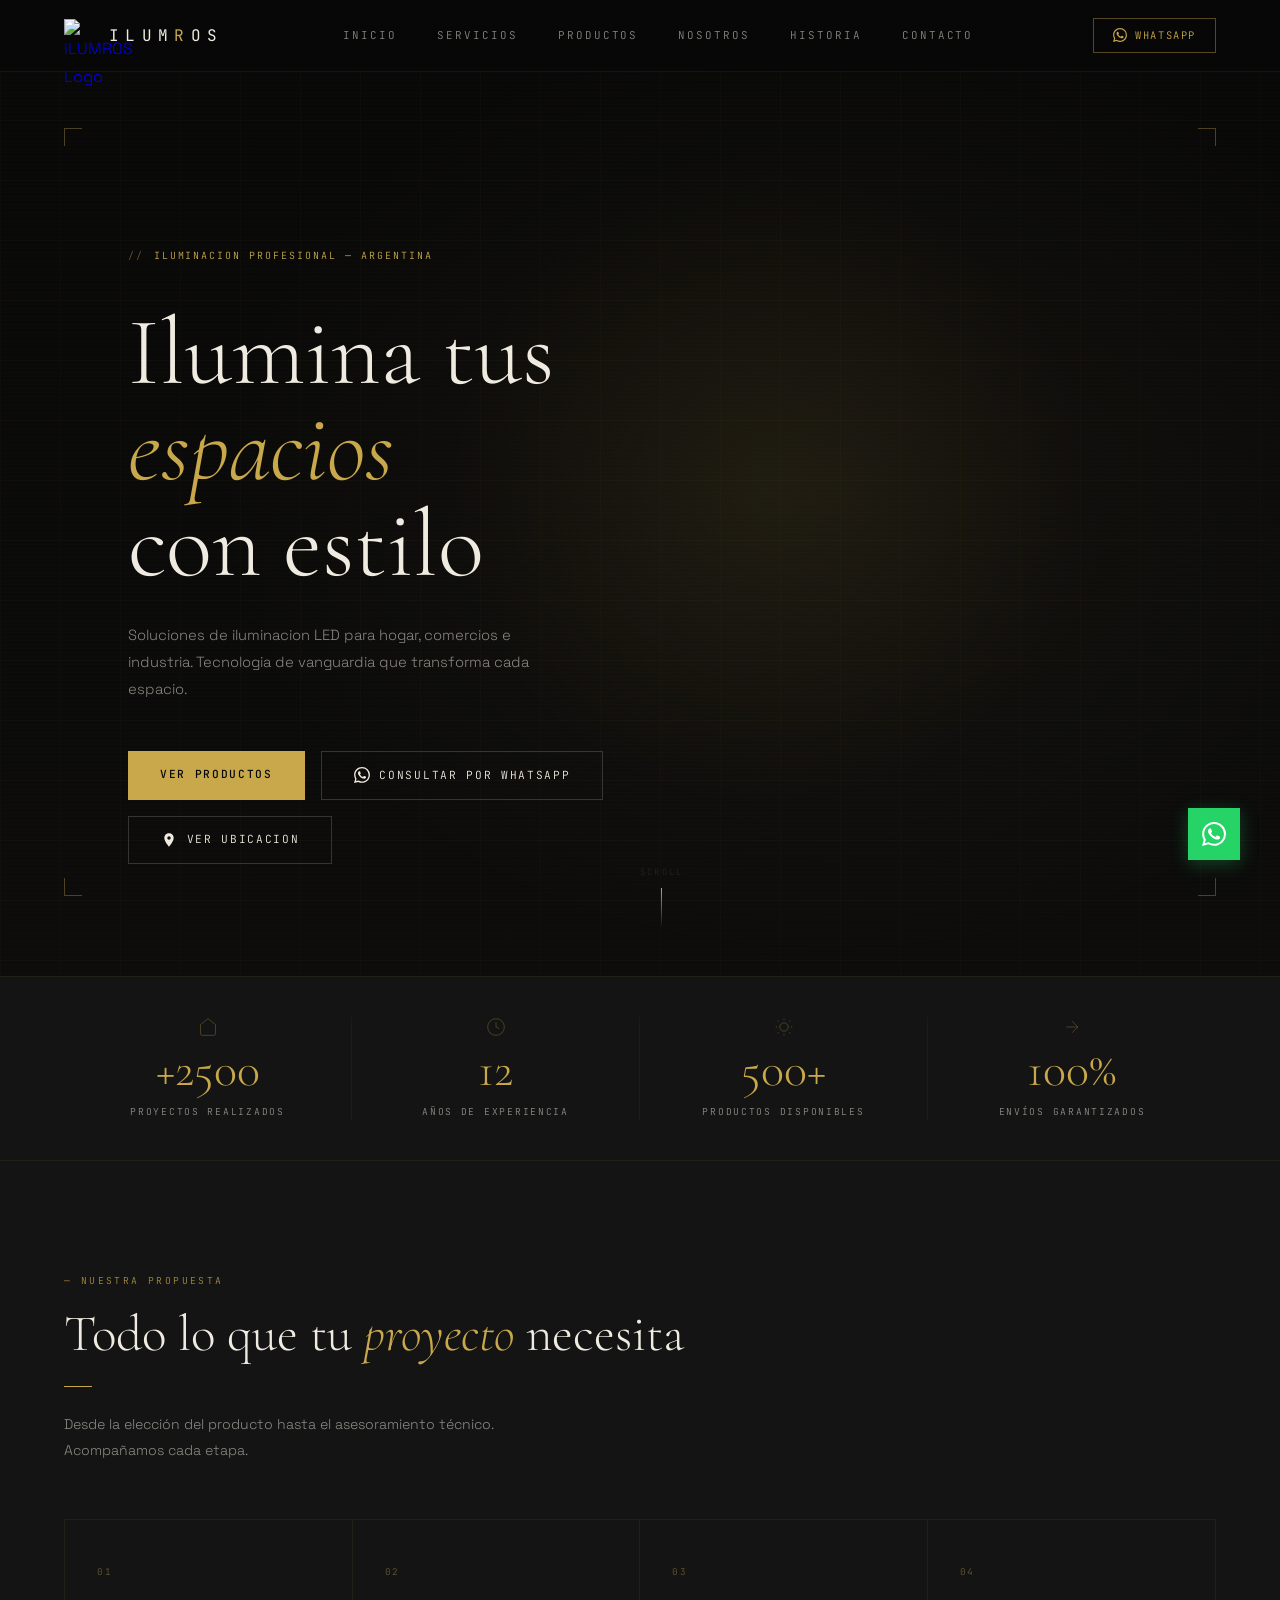
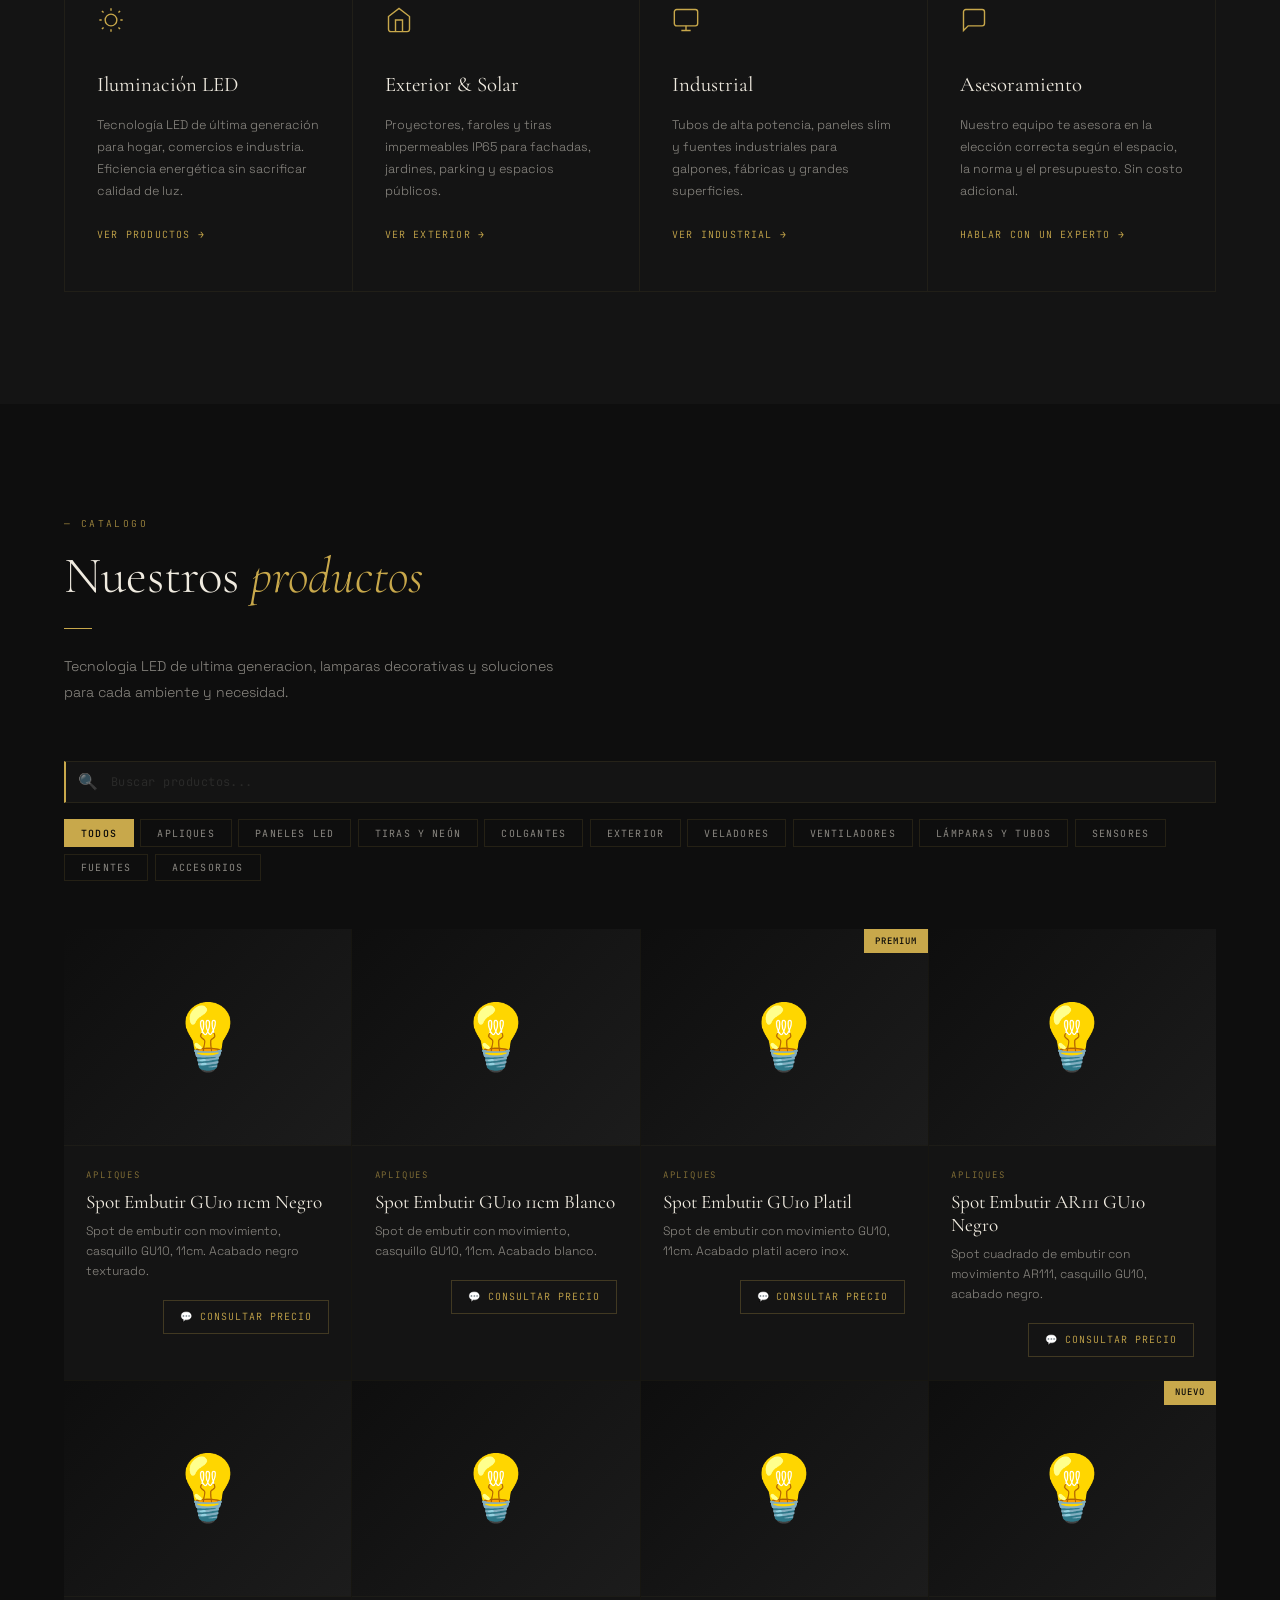
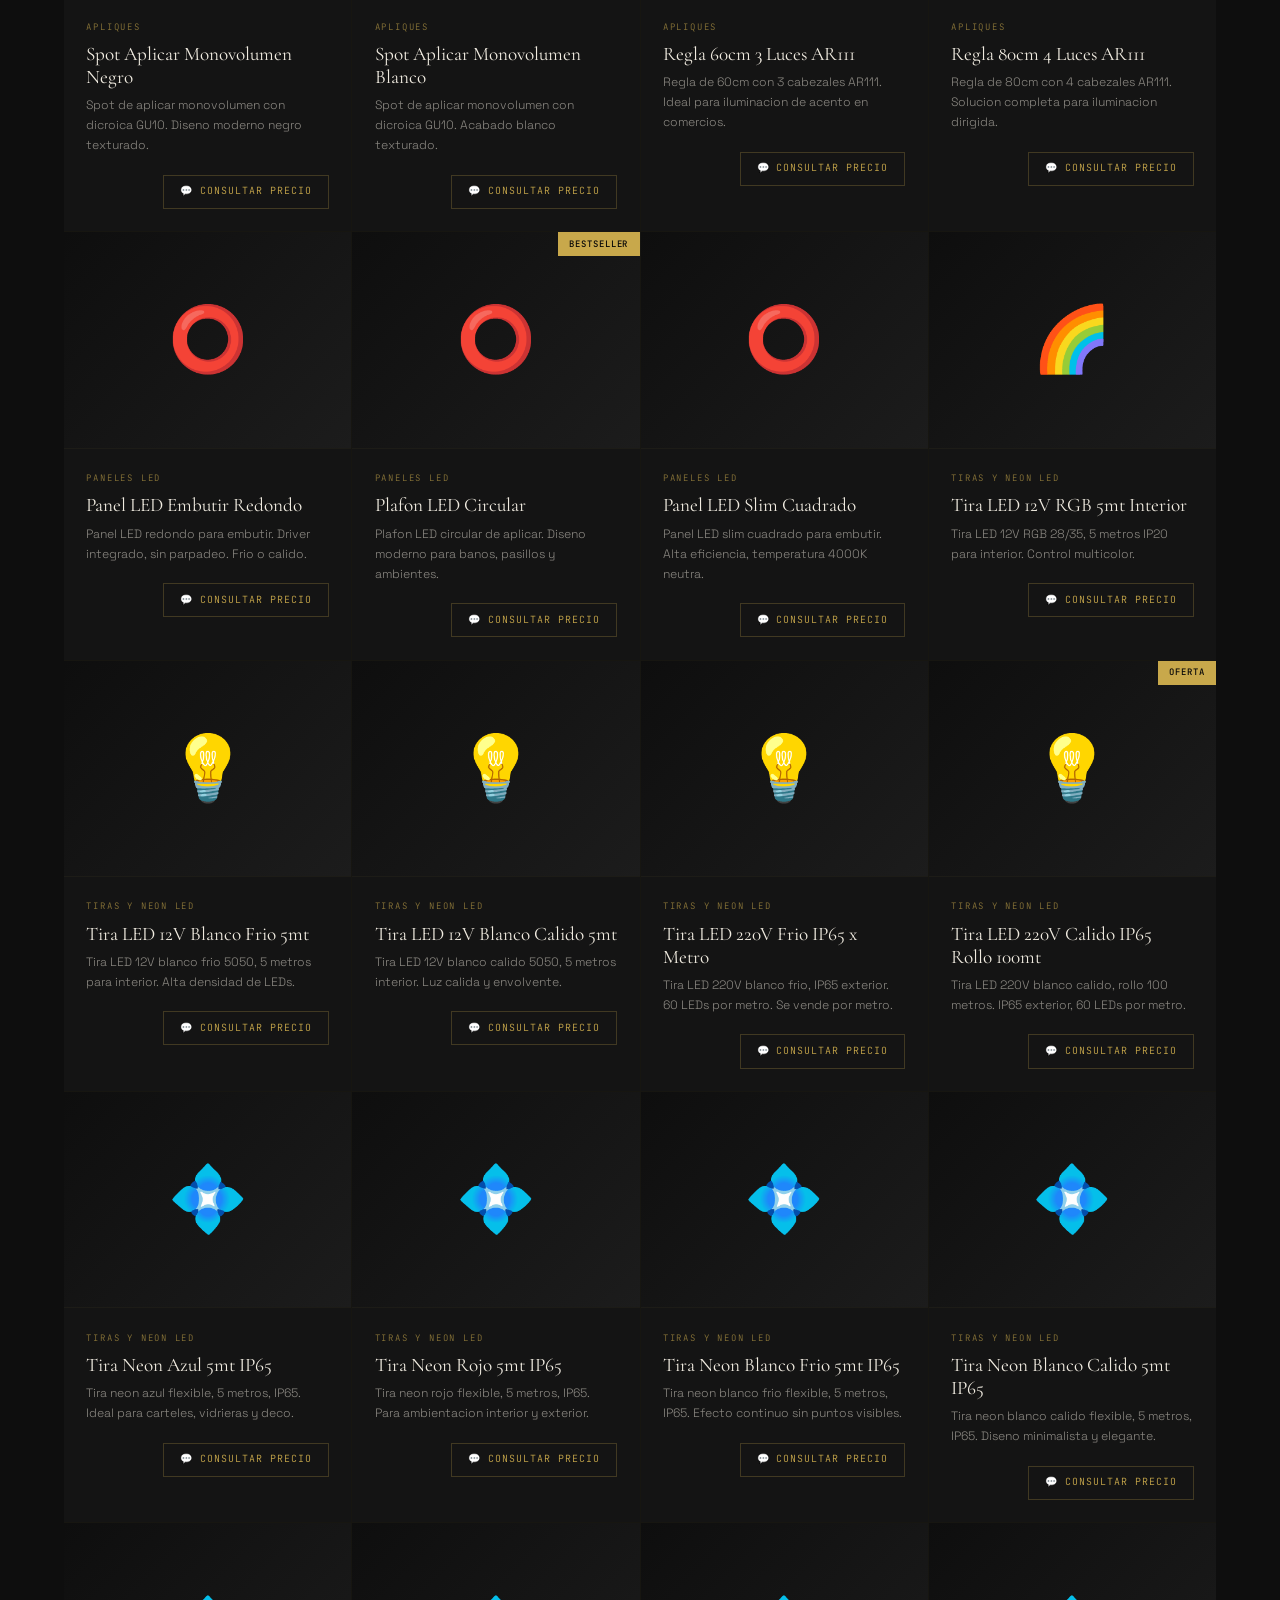
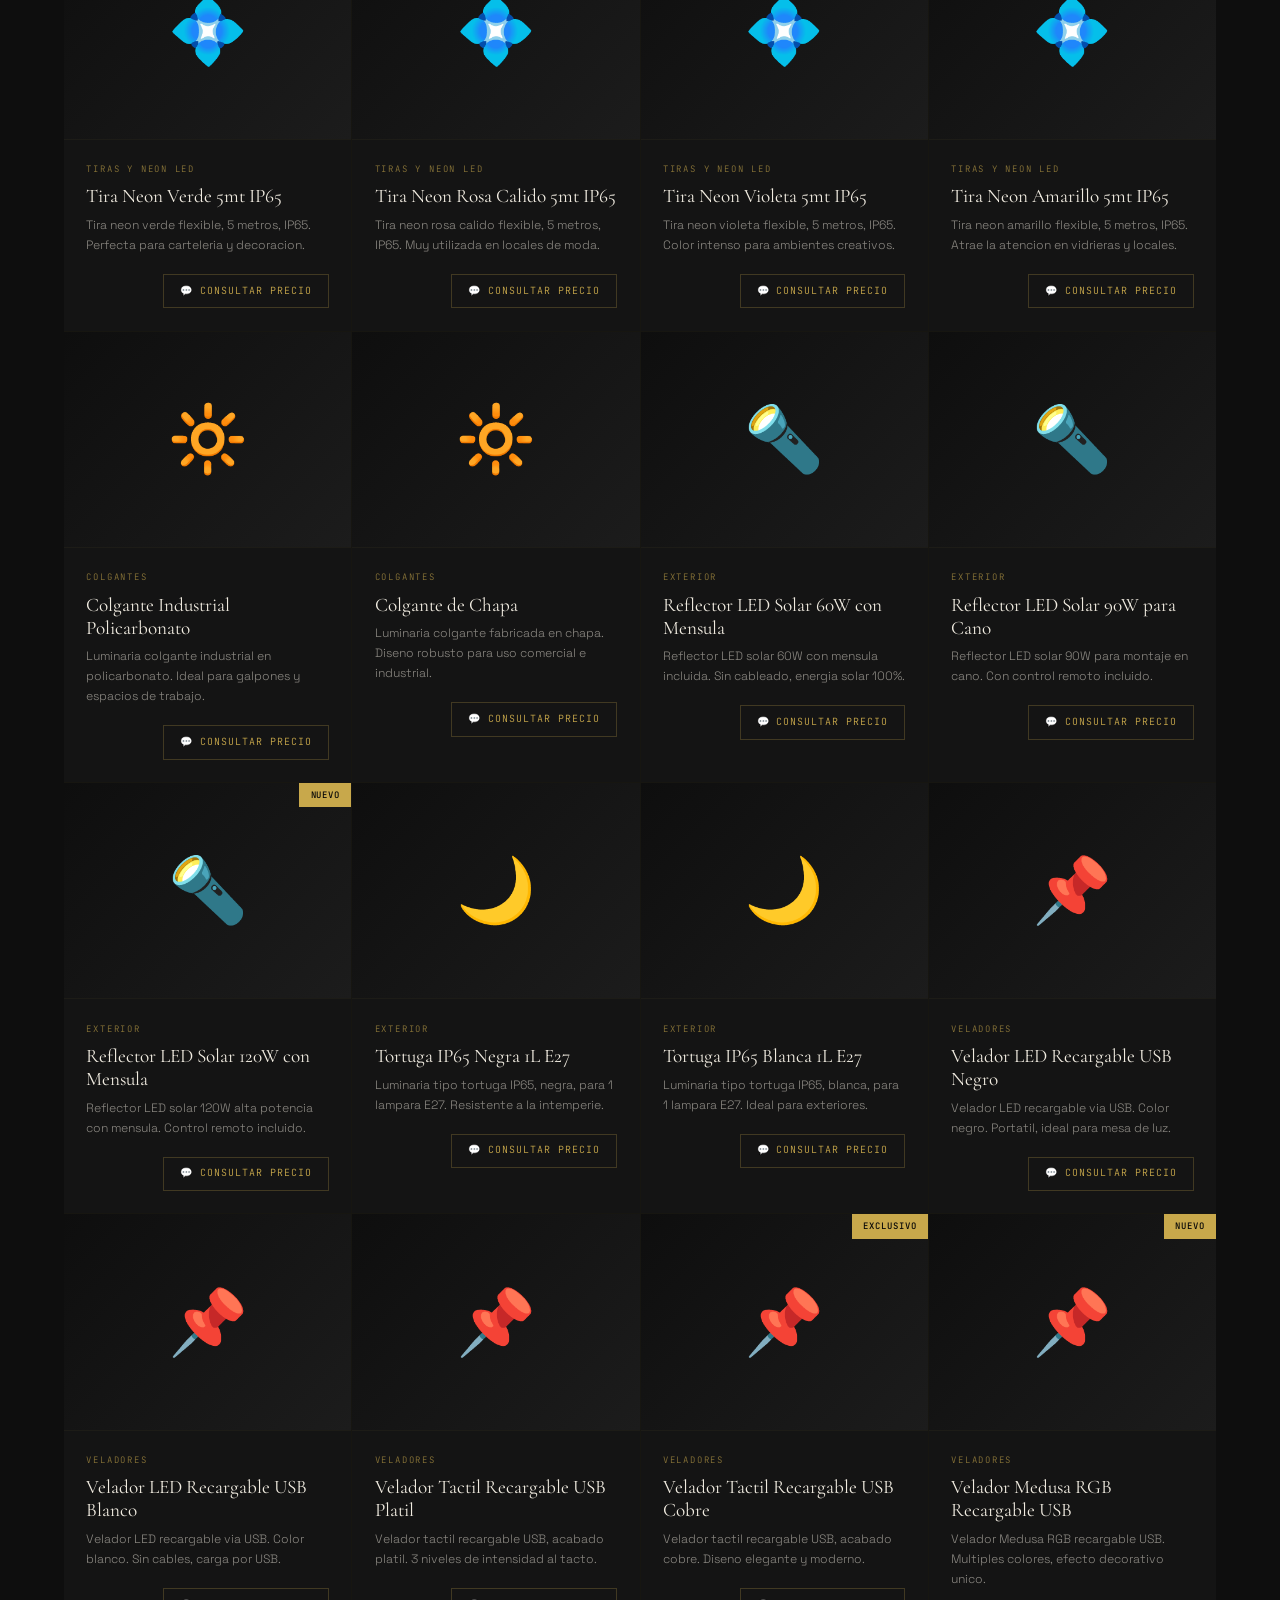
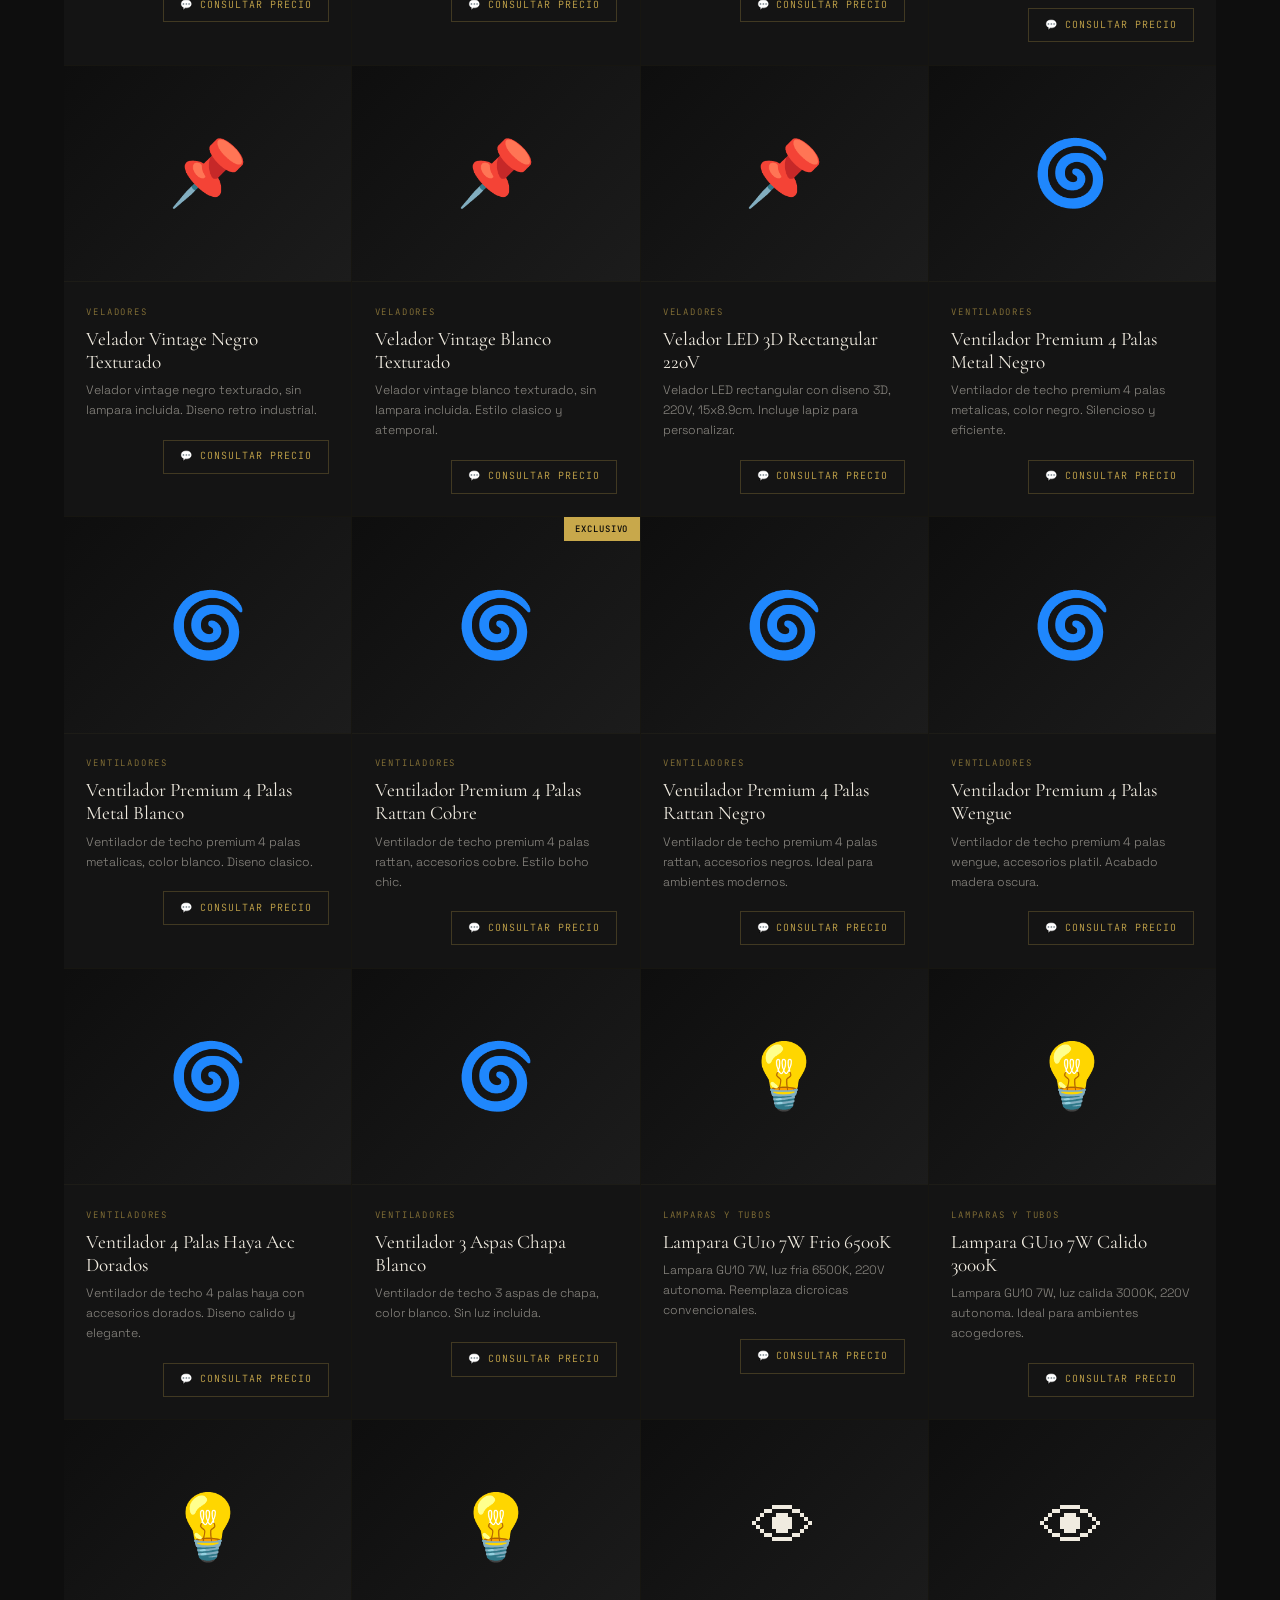
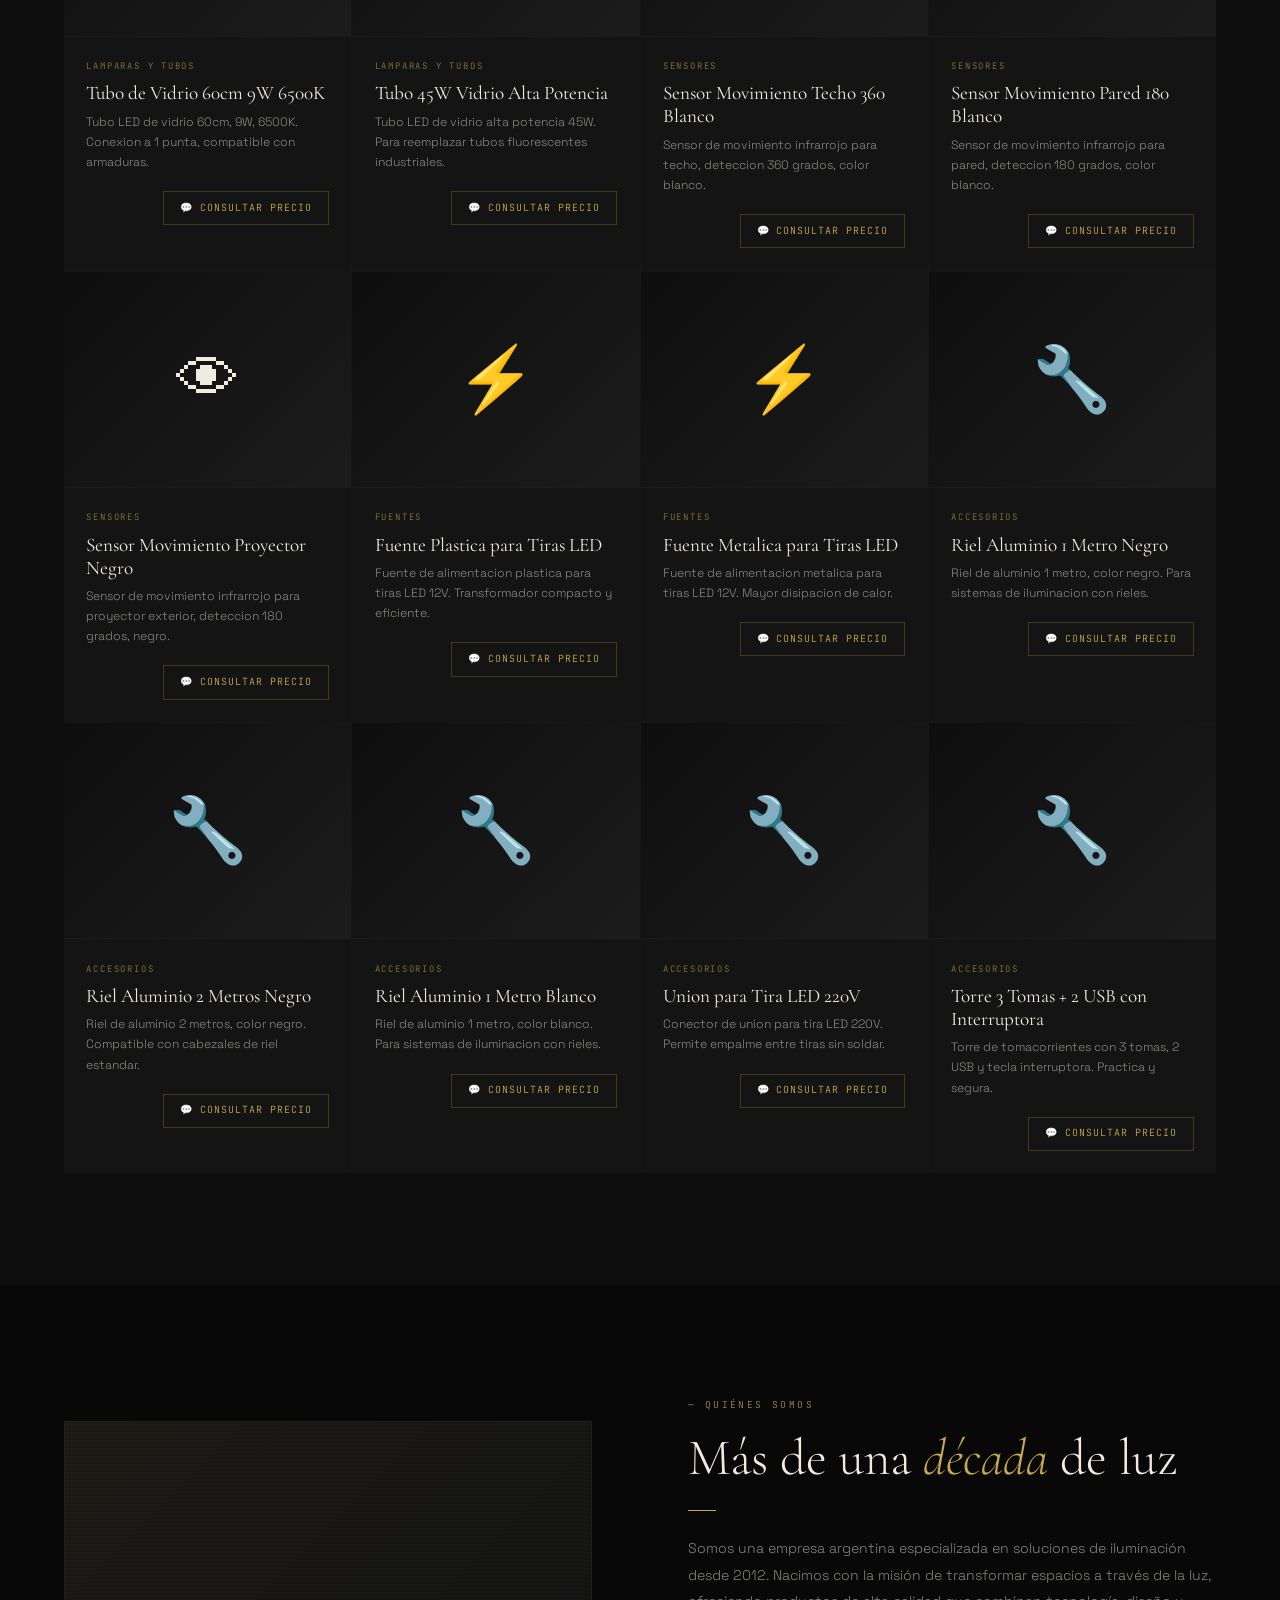
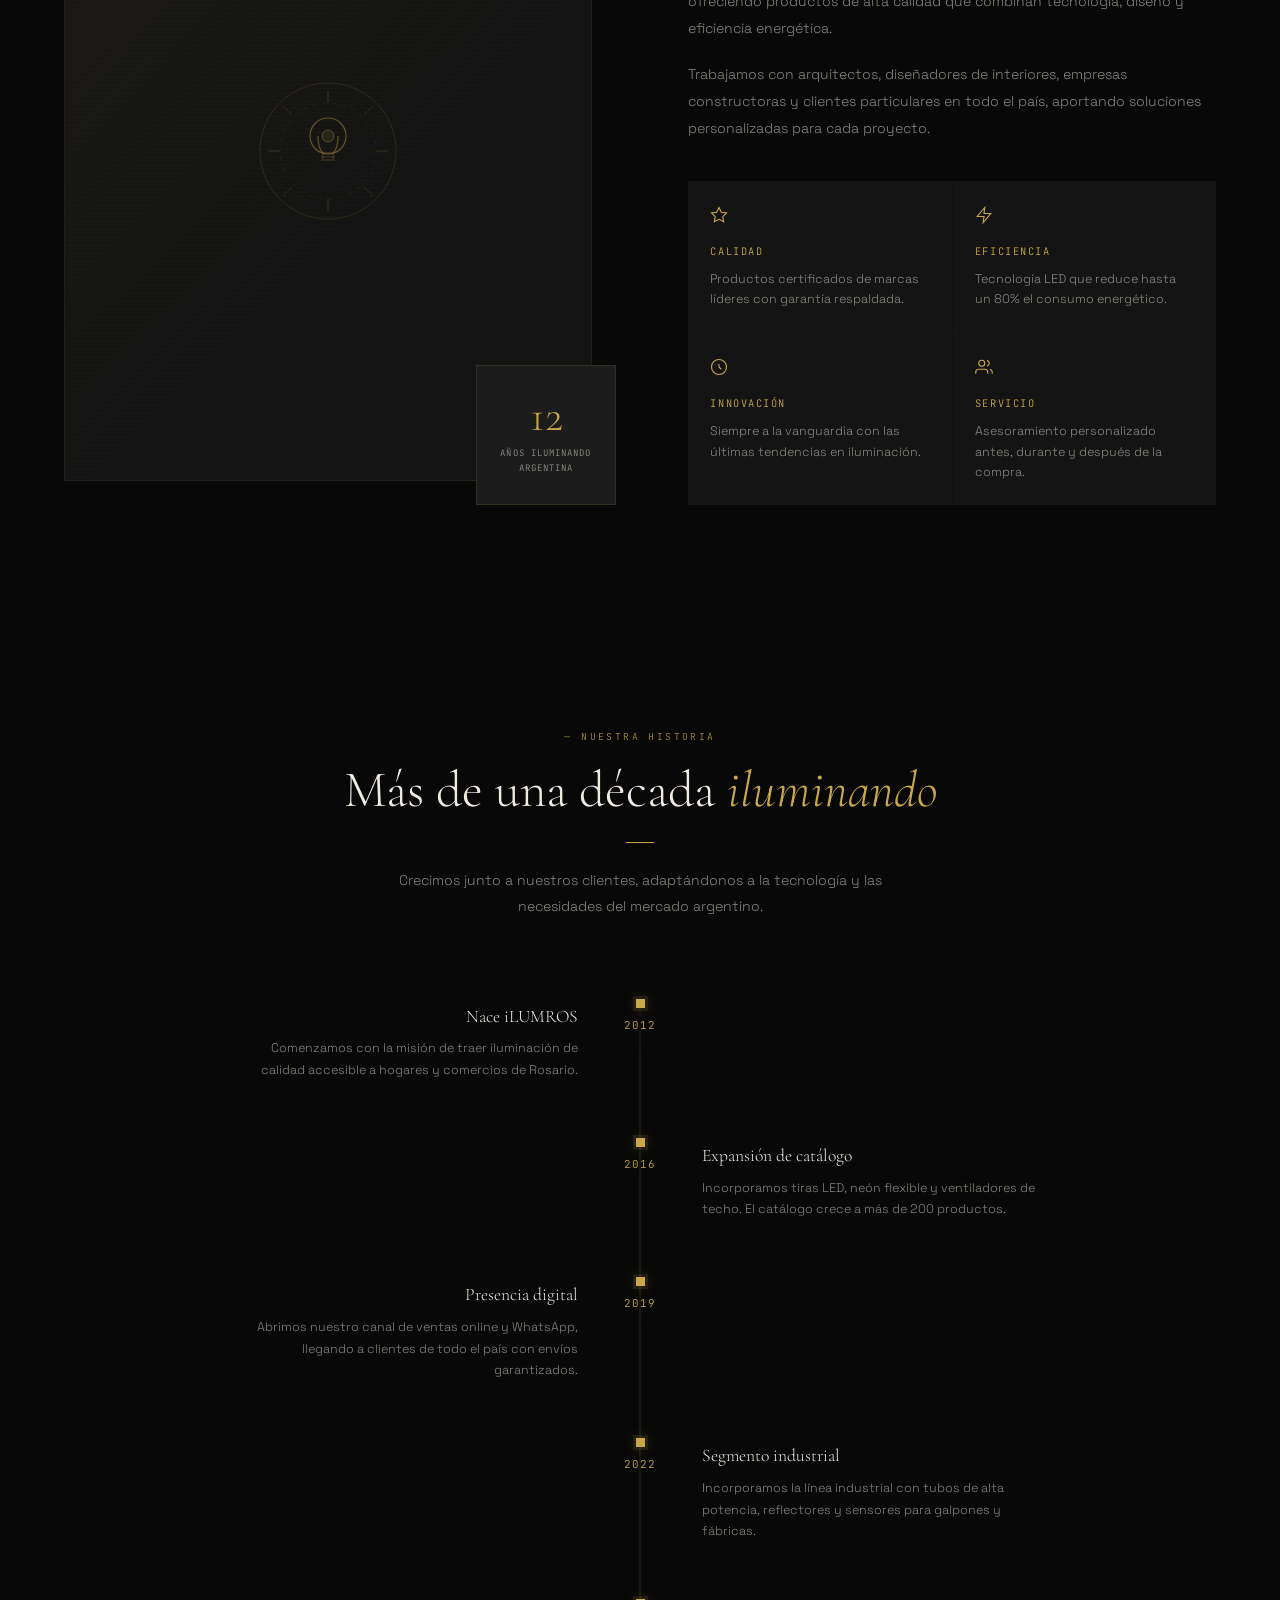
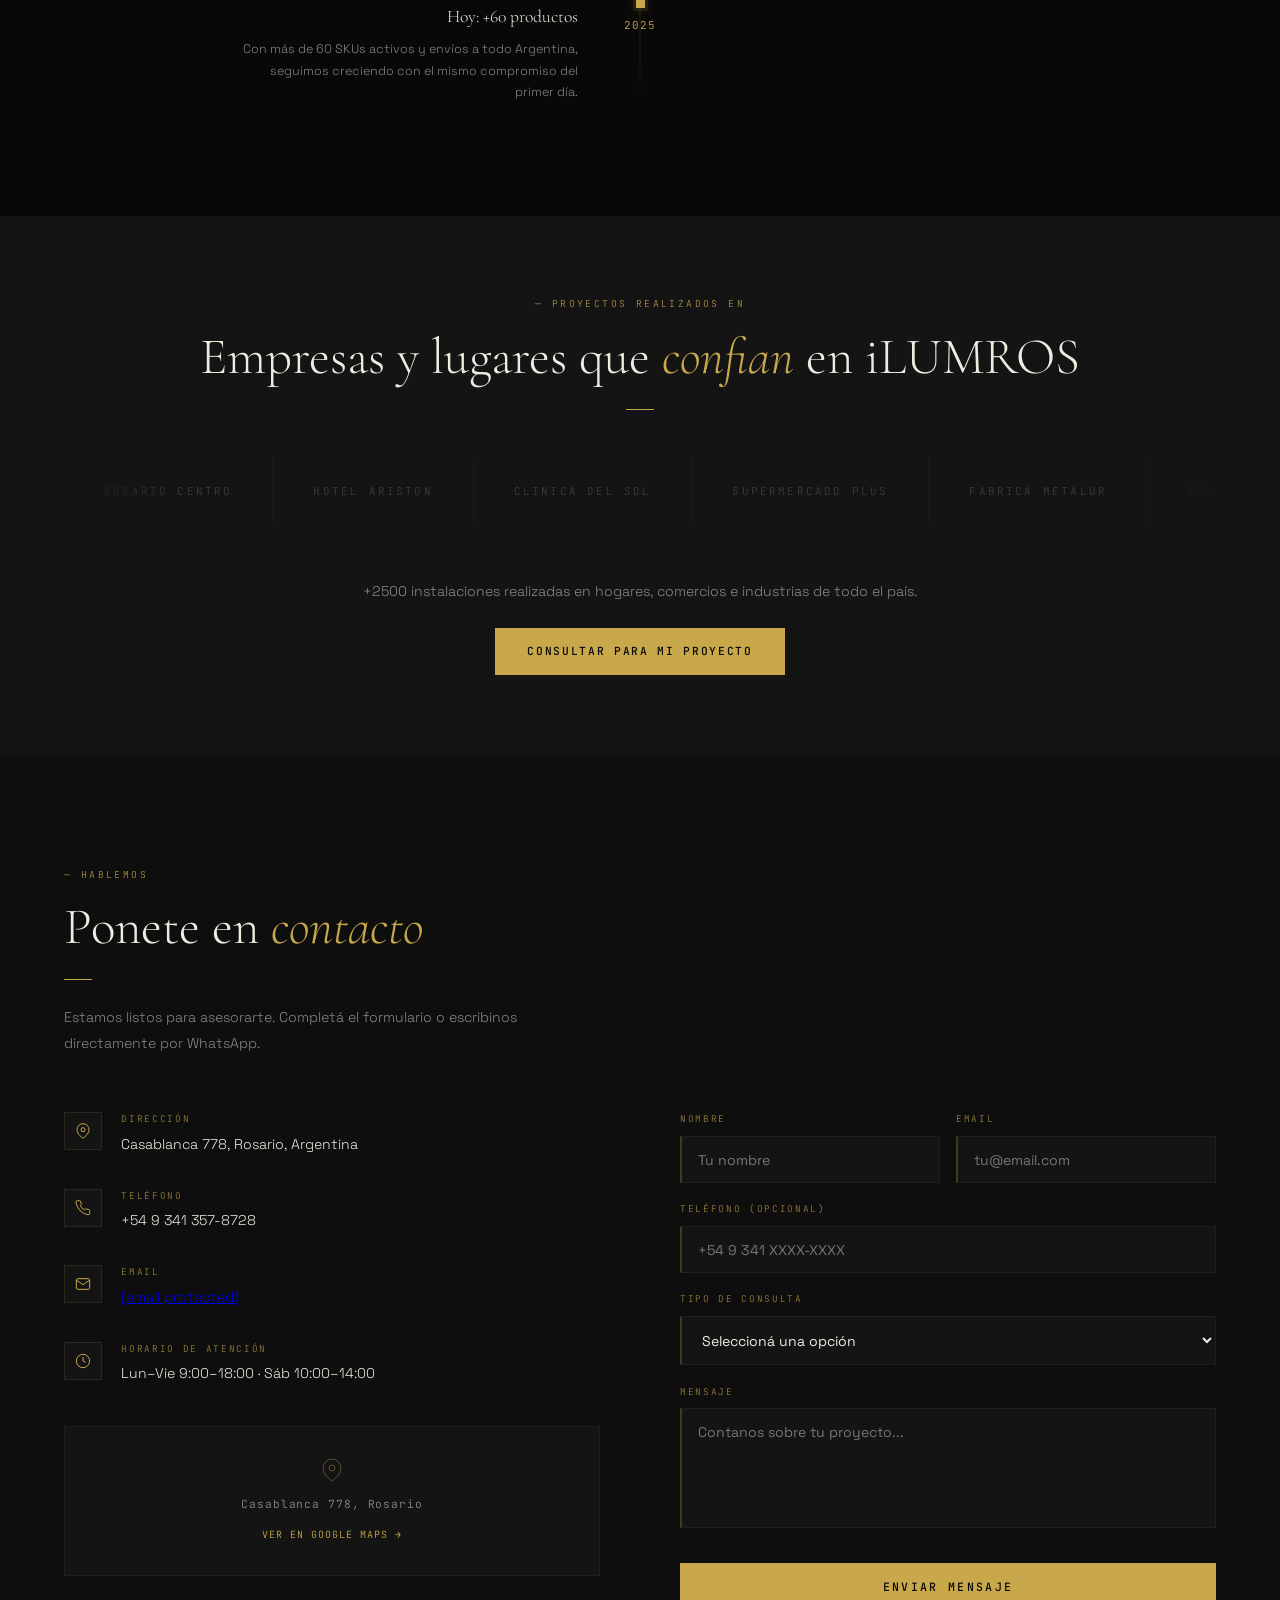
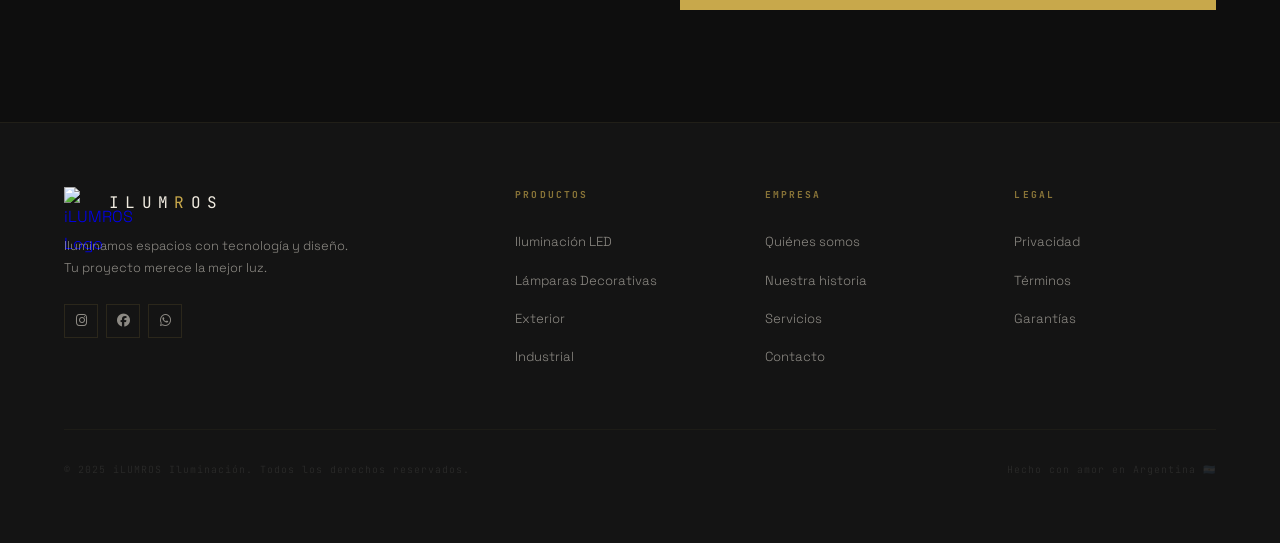
==== index.html @ df8ff2a1 "Rename pip.html to index.html" ====
<!DOCTYPE html>
<html lang="es">
<head>
  <meta charset="UTF-8" />
  <meta name="viewport" content="width=device-width, initial-scale=1.0" />
  <meta name="description" content="iLUMROS — Iluminación profesional LED, lámparas decorativas y soluciones de iluminación para hogar, comercios e industria. Envíos a todo el país." />
  <title>iLUMROS — Iluminación Profesional</title>
  <link rel="preconnect" href="https://fonts.googleapis.com" />
  <link rel="preconnect" href="https://fonts.gstatic.com" crossorigin />
  <link href="https://fonts.googleapis.com/css2?family=Cormorant+Garamond:ital,wght@0,300;0,400;0,600;1,300&family=Space+Grotesk:wght@300;400;500;600&family=JetBrains+Mono:wght@300;400&display=swap" rel="stylesheet" />
  <link rel="stylesheet" href="https://cdnjs.cloudflare.com/ajax/libs/font-awesome/6.5.0/css/all.min.css">
  <link rel="icon" href="img/ilumros.png">
  <style>
    *, *::before, *::after { box-sizing: border-box; margin: 0; padding: 0; }
    :root {
      --black: #080808; --dark: #0e0e0e; --dark2: #141414; --dark3: #1c1c1c;
      --gold: #c8a84b; --gold-light: #e2c97e; --gold-dim: rgba(200,168,75,0.12);
      --gold-glow: rgba(200,168,75,0.25);
      --white: #f0ebe0; --white-dim: rgba(240,235,224,0.55); --white-dimmer: rgba(240,235,224,0.1);
      --font-display: 'Cormorant Garamond', Georgia, serif;
      --font-body: 'Space Grotesk', sans-serif;
      --font-mono: 'JetBrains Mono', monospace;
      --radius: 0px; --radius-sm: 2px; --transition: 0.35s cubic-bezier(0.25,0.46,0.45,0.94);
    }
    html { scroll-behavior: smooth; }
    body { background: var(--black); color: var(--white); font-family: var(--font-body); font-weight: 300; line-height: 1.7; overflow-x: hidden; }
    ::-webkit-scrollbar { width: 3px; } ::-webkit-scrollbar-track { background: var(--dark); } ::-webkit-scrollbar-thumb { background: var(--gold); }
    /* HEADER */
    header { position: fixed; top: 0; left: 0; right: 0; z-index: 1000; display: flex; align-items: center; justify-content: space-between; padding: 1.1rem 4rem; background: rgba(8,8,8,0.8); backdrop-filter: blur(24px); border-bottom: 1px solid rgba(200,168,75,0.08); transition: var(--transition); }
    header::after { content: ''; position: absolute; bottom: 0; left: 0; width: 0; height: 1px; background: linear-gradient(90deg, transparent, var(--gold), transparent); transition: width 1.5s ease; }
    header.scrolled::after { width: 100%; }
    header.scrolled { padding: 0.8rem 4rem; background: rgba(8,8,8,0.97); }
    .logo { display: flex; align-items: center; gap: 0.8rem; text-decoration: none; }
    .logo-icon { width: 32px; height: 32px; }
    .logo-icon svg { width: 100%; height: 100%; }
    .logo-text { font-family: var(--font-mono); font-size: 1rem; font-weight: 400; letter-spacing: 0.4em; color: var(--white); text-transform: uppercase; }
    .logo-text span { color: var(--gold); }
    nav { display: flex; align-items: center; gap: 2.5rem; }
    nav a { color: var(--white-dim); text-decoration: none; font-size: 0.68rem; letter-spacing: 0.18em; text-transform: uppercase; font-family: var(--font-mono); transition: color 0.3s; position: relative; }
    nav a::after { content: ''; position: absolute; bottom: -4px; left: 0; width: 0; height: 1px; background: var(--gold); transition: width 0.3s; }
    nav a:hover { color: var(--gold); } nav a:hover::after { width: 100%; }
    .btn-wa-header { display: flex; align-items: center; gap: 0.5rem; background: transparent; color: var(--gold); padding: 0.5rem 1.2rem; border: 1px solid rgba(200,168,75,0.4); cursor: pointer; font-family: var(--font-mono); font-size: 0.65rem; letter-spacing: 0.15em; text-transform: uppercase; text-decoration: none; transition: background 0.3s, box-shadow 0.3s; }
    .btn-wa-header:hover { background: var(--gold-dim); box-shadow: 0 0 16px var(--gold-dim); }
    .hamburger { display: none; flex-direction: column; gap: 5px; cursor: pointer; background: none; border: none; padding: 4px; }
    .hamburger span { display: block; width: 22px; height: 1px; background: var(--white); transition: var(--transition); }
    .mobile-nav { display: none; position: fixed; top: 0; left: 0; right: 0; bottom: 0; background: var(--black); z-index: 999; flex-direction: column; align-items: center; justify-content: center; gap: 2.5rem; }
    .mobile-nav.open { display: flex; }
    .mobile-nav a { font-family: var(--font-mono); font-size: 1rem; color: var(--white); text-decoration: none; letter-spacing: 0.3em; text-transform: uppercase; transition: color 0.3s; }
    .mobile-nav a:hover { color: var(--gold); }
    .mobile-nav-close { position: absolute; top: 1.5rem; right: 2rem; background: none; border: none; color: var(--white); font-size: 1.5rem; cursor: pointer; font-family: var(--font-mono); }
    /* HERO */
    #inicio { min-height: 100vh; display: flex; align-items: center; position: relative; overflow: hidden; }
    .hero-bg { position: absolute; inset: 0; background: radial-gradient(ellipse 70% 70% at 65% 50%, rgba(200,168,75,0.05) 0%, transparent 70%), linear-gradient(180deg, #080808 0%, #0c0c0c 100%); }
    .hero-lines { position: absolute; inset: 0; background-image: linear-gradient(rgba(200,168,75,0.025) 1px, transparent 1px), linear-gradient(90deg, rgba(200,168,75,0.025) 1px, transparent 1px); background-size: 60px 60px; }
    .hero-scan { position: absolute; inset: 0; background: repeating-linear-gradient(0deg, transparent, transparent 3px, rgba(200,168,75,0.012) 3px, rgba(200,168,75,0.012) 4px); pointer-events: none; }
    .hero-glow { position: absolute; width: 700px; height: 700px; border-radius: 50%; background: radial-gradient(circle, rgba(200,168,75,0.07) 0%, transparent 65%); top: 50%; left: 60%; transform: translate(-50%, -50%); animation: glowPulse 6s ease-in-out infinite; }
    @keyframes glowPulse { 0%, 100% { opacity: 1; transform: translate(-50%, -50%) scale(1); } 50% { opacity: 0.5; transform: translate(-50%, -50%) scale(1.15); } }
    .hero-corner { position: absolute; width: 18px; height: 18px; border-color: rgba(200,168,75,0.35); border-style: solid; }
    .hero-corner.tl { top: 8rem; left: 4rem; border-width: 1px 0 0 1px; }
    .hero-corner.tr { top: 8rem; right: 4rem; border-width: 1px 1px 0 0; }
    .hero-corner.bl { bottom: 5rem; left: 4rem; border-width: 0 0 1px 1px; }
    .hero-corner.br { bottom: 5rem; right: 4rem; border-width: 0 1px 1px 0; }
    .hero-content { position: relative; z-index: 2; max-width: 820px; padding: 0 4rem; padding-top: 8rem; }
    .hero-tag { display: inline-flex; align-items: center; gap: 0.6rem; font-family: var(--font-mono); font-size: 0.62rem; letter-spacing: 0.2em; text-transform: uppercase; color: var(--gold); margin-bottom: 2.5rem; animation: fadeUp 0.8s 0.2s both; opacity: 0.85; }
    .hero-tag::before { content: '//'; opacity: 0.5; }
    .hero-title { font-family: var(--font-display); font-size: clamp(3.8rem, 7.5vw, 7.5rem); font-weight: 300; line-height: 1.0; margin-bottom: 1.8rem; animation: fadeUp 0.8s 0.4s both; }
    .hero-title em { font-style: italic; color: var(--gold); display: block; }
    .hero-subtitle { font-size: 0.92rem; color: var(--white-dim); max-width: 440px; margin-bottom: 3rem; line-height: 1.85; animation: fadeUp 0.8s 0.6s both; }
    .hero-ctas { display: flex; gap: 1rem; flex-wrap: wrap; animation: fadeUp 0.8s 0.8s both; }
    .btn-primary { padding: 0.85rem 2rem; background: var(--gold); color: #080808; border: none; cursor: pointer; font-family: var(--font-mono); font-size: 0.7rem; font-weight: 500; letter-spacing: 0.15em; text-transform: uppercase; text-decoration: none; transition: background 0.3s, box-shadow 0.3s; display: inline-block; }
    .btn-primary:hover { background: var(--gold-light); box-shadow: 0 6px 28px rgba(200,168,75,0.35); }
    .btn-outline { padding: 0.85rem 2rem; background: transparent; color: var(--white); border: 1px solid rgba(240,235,224,0.18); cursor: pointer; font-family: var(--font-mono); font-size: 0.7rem; letter-spacing: 0.15em; text-transform: uppercase; text-decoration: none; transition: border-color 0.3s, color 0.3s, box-shadow 0.3s; display: flex; align-items: center; gap: 0.6rem; }
    .btn-outline:hover { border-color: var(--gold); color: var(--gold); box-shadow: 0 0 16px var(--gold-dim); }
    .hero-scroll { position: absolute; bottom: 3rem; left: 50%; transform: translateX(-50%); display: flex; flex-direction: column; align-items: center; gap: 0.5rem; animation: fadeUp 0.8s 1.2s both; }
    .hero-scroll span { font-family: var(--font-mono); font-size: 0.55rem; letter-spacing: 0.25em; text-transform: uppercase; color: var(--white-dimmer); }
    .scroll-line { width: 1px; height: 40px; background: linear-gradient(to bottom, var(--gold), transparent); animation: scrollDown 2s ease-in-out infinite; }
    @keyframes scrollDown { 0% { transform: scaleY(0); transform-origin: top; } 50% { transform: scaleY(1); transform-origin: top; } 51% { transform: scaleY(1); transform-origin: bottom; } 100% { transform: scaleY(0); transform-origin: bottom; } }
    /* SECTIONS */
    section { padding: 7rem 4rem; }
    .section-tag { font-family: var(--font-mono); font-size: 0.6rem; letter-spacing: 0.25em; text-transform: uppercase; color: var(--gold); margin-bottom: 1rem; opacity: 0.8; }
    .section-tag::before { content: '— '; }
    .section-title { font-family: var(--font-display); font-size: clamp(2.4rem, 4vw, 3.8rem); font-weight: 300; line-height: 1.1; margin-bottom: 1.5rem; }
    .section-title em { font-style: italic; color: var(--gold); }
    .section-subtitle { color: var(--white-dim); max-width: 520px; font-size: 0.88rem; margin-bottom: 3.5rem; line-height: 1.85; }
    .divider { width: 28px; height: 1px; background: var(--gold); margin: 1.5rem 0; }
    /* STATS */
    .stats-bar { background: var(--dark2); border-top: 1px solid rgba(200,168,75,0.07); border-bottom: 1px solid rgba(200,168,75,0.07); padding: 2.5rem 4rem; display: grid; grid-template-columns: repeat(4, 1fr); }
    .stat-item { text-align: center; padding: 0 2rem; border-right: 1px solid rgba(200,168,75,0.06); display: flex; flex-direction: column; align-items: center; }
    .stat-item:last-child { border-right: none; }
    .stat-number { font-family: var(--font-display); font-size: 3rem; font-weight: 300; color: var(--gold); display: block; line-height: 1; }
    .stat-label { font-family: var(--font-mono); font-size: 0.6rem; letter-spacing: 0.18em; text-transform: uppercase; color: var(--white-dim); margin-top: 0.6rem; }
    /* PRODUCTS */
    #productos { background: var(--dark); }
    .search-filter-bar { display: flex; gap: 1rem; flex-wrap: wrap; margin-bottom: 3rem; align-items: center; }
    .search-box { flex: 1; min-width: 220px; position: relative; }
    .search-box input { width: 100%; background: var(--dark2); border: 1px solid rgba(200,168,75,0.1); border-left: 2px solid var(--gold); color: var(--white); padding: 0.75rem 1rem 0.75rem 2.8rem; font-family: var(--font-mono); font-size: 0.75rem; letter-spacing: 0.04em; outline: none; transition: box-shadow 0.3s; }
    .search-box input:focus { box-shadow: 0 0 0 1px var(--gold-dim); }
    .search-box input::placeholder { color: var(--white-dimmer); }
    .search-icon { position: absolute; left: 0.9rem; top: 50%; transform: translateY(-50%); color: var(--gold); opacity: 0.5; }
    .filter-chips { display: flex; gap: 0.4rem; flex-wrap: wrap; }
    .chip { padding: 0.4rem 1rem; border: 1px solid rgba(200,168,75,0.12); background: transparent; color: var(--white-dim); font-family: var(--font-mono); font-size: 0.62rem; letter-spacing: 0.12em; text-transform: uppercase; cursor: pointer; transition: all 0.25s; }
    .chip:hover { border-color: rgba(200,168,75,0.35); color: var(--white); }
    .chip.active { background: var(--gold); color: #080808; border-color: var(--gold); font-weight: 500; }
    .products-grid { display: grid; grid-template-columns: repeat(auto-fill, minmax(270px, 1fr)); gap: 1px; background: rgba(200,168,75,0.05); opacity: 1 !important; transform: none !important; }
    .product-card { background: var(--dark2); overflow: hidden; transition: transform 0.35s, box-shadow 0.35s; position: relative; }
    .product-card::before { content: ''; position: absolute; top: 0; left: 0; right: 0; height: 2px; background: linear-gradient(90deg, transparent, var(--gold), transparent); transform: scaleX(0); transition: transform 0.4s; z-index: 1; }
    .product-card:hover::before { transform: scaleX(1); }
    .product-card:hover { transform: translateY(-4px); box-shadow: 0 20px 50px rgba(0,0,0,0.7), 0 0 0 1px rgba(200,168,75,0.12); z-index: 1; }
    .product-img { position: relative; aspect-ratio: 4/3; overflow: hidden; background: var(--dark3); }
    .product-img-inner { width: 100%; height: 100%; display: flex; align-items: center; justify-content: center; font-size: 4rem; background: linear-gradient(135deg, #0e0e0e, #1c1c1c); transition: transform 0.5s; }
    .product-card:hover .product-img-inner { transform: scale(1.06); }
    .product-badge { position: absolute; top: 0; right: 0; background: var(--gold); color: #080808; font-family: var(--font-mono); font-size: 0.56rem; letter-spacing: 0.1em; text-transform: uppercase; padding: 0.28rem 0.7rem; font-weight: 500; }
    .product-info { padding: 1.4rem; border-top: 1px solid rgba(200,168,75,0.05); }
    .product-category { font-family: var(--font-mono); font-size: 0.56rem; letter-spacing: 0.2em; text-transform: uppercase; color: var(--gold); margin-bottom: 0.5rem; opacity: 0.65; }
    .product-name { font-family: var(--font-display); font-size: 1.2rem; font-weight: 400; margin-bottom: 0.4rem; color: var(--white); line-height: 1.2; }
    .product-desc { font-size: 0.76rem; color: var(--white-dim); margin-bottom: 1.2rem; line-height: 1.65; }
    .product-footer { display: flex; align-items: center; justify-content: flex-end; }
    .btn-wa-product { display: flex; align-items: center; gap: 0.4rem; background: transparent; color: var(--gold); border: 1px solid rgba(200,168,75,0.25); cursor: pointer; padding: 0.48rem 1rem; font-family: var(--font-mono); font-size: 0.62rem; letter-spacing: 0.1em; text-transform: uppercase; text-decoration: none; transition: all 0.25s; }
    .btn-wa-product:hover { background: var(--gold); color: #080808; border-color: var(--gold); }
    .no-results { grid-column: 1/-1; text-align: center; padding: 4rem; color: var(--white-dim); font-family: var(--font-mono); font-size: 0.78rem; letter-spacing: 0.1em; }
    /* NOSOTROS */
    #nosotros { display: grid; grid-template-columns: 1fr 1fr; gap: 6rem; align-items: center; }
    .nosotros-visual { position: relative; }
    .nosotros-main-img { width: 100%; aspect-ratio: 4/5; background: var(--dark2); border: 1px solid rgba(200,168,75,0.07); display: flex; align-items: center; justify-content: center; font-size: 8rem; position: relative; overflow: hidden; }
    .nosotros-main-img::before { content: ''; position: absolute; inset: 0; background: linear-gradient(135deg, rgba(200,168,75,0.04) 0%, transparent 60%); }
    .nosotros-main-img::after { content: ''; position: absolute; inset: 0; background-image: repeating-linear-gradient(0deg, transparent, transparent 3px, rgba(200,168,75,0.015) 3px, rgba(200,168,75,0.015) 4px); pointer-events: none; }
    .nosotros-accent { position: absolute; bottom: -1.5rem; right: -1.5rem; width: 140px; height: 140px; background: var(--dark3); border: 1px solid rgba(200,168,75,0.12); display: flex; align-items: center; justify-content: center; flex-direction: column; text-align: center; padding: 1rem; }
    .nosotros-accent-num { font-family: var(--font-display); font-size: 2.8rem; color: var(--gold); line-height: 1; }
    .nosotros-accent-text { font-family: var(--font-mono); font-size: 0.56rem; letter-spacing: 0.12em; text-transform: uppercase; color: var(--white-dim); margin-top: 0.4rem; }
    .valores-grid { display: grid; grid-template-columns: 1fr 1fr; gap: 1px; background: rgba(200,168,75,0.05); margin-top: 2.5rem; }
    .valor-item { padding: 1.4rem; background: var(--dark2); transition: background 0.3s; }
    .valor-item:hover { background: var(--dark3); }
    .valor-icon { font-size: 1.1rem; margin-bottom: 0.6rem; display: block; }
    .valor-title { font-family: var(--font-mono); font-size: 0.65rem; letter-spacing: 0.15em; text-transform: uppercase; color: var(--gold); margin-bottom: 0.5rem; }
    .valor-text { font-size: 0.78rem; color: var(--white-dim); line-height: 1.65; }
    /* SERVICIOS */
    #servicios { background: var(--dark2); }
    .servicios-grid { display: grid; grid-template-columns: repeat(4, 1fr); border: 1px solid rgba(200,168,75,0.07); }
    .servicio-card { padding: 2.8rem 2rem; border-right: 1px solid rgba(200,168,75,0.07); position: relative; overflow: hidden; transition: background 0.3s; }
    .servicio-card:last-child { border-right: none; }
    .servicio-card::after { content: ''; position: absolute; bottom: 0; left: 0; right: 0; height: 2px; background: var(--gold); transform: scaleX(0); transform-origin: left; transition: transform 0.4s; }
    .servicio-card:hover { background: var(--dark3); }
    .servicio-card:hover::after { transform: scaleX(1); }
    .servicio-num { font-family: var(--font-mono); font-size: 0.58rem; color: var(--gold); opacity: 0.45; letter-spacing: 0.2em; display: block; margin-bottom: 1.5rem; }
    .servicio-icon { font-size: 1.6rem; margin-bottom: 1.2rem; display: block; }
    .servicio-title { font-family: var(--font-display); font-size: 1.3rem; font-weight: 400; margin-bottom: 0.8rem; color: var(--white); }
    .servicio-text { font-size: 0.78rem; color: var(--white-dim); line-height: 1.75; }
    .servicio-link { display: inline-flex; align-items: center; gap: 0.4rem; color: var(--gold); font-family: var(--font-mono); font-size: 0.62rem; letter-spacing: 0.12em; text-transform: uppercase; text-decoration: none; margin-top: 1.5rem; transition: gap 0.3s; }
    .servicio-link:hover { gap: 0.8rem; }
    /* CONTACTO */
    #contacto { background: var(--dark); }
    .contacto-grid { display: grid; grid-template-columns: 1fr 1fr; gap: 5rem; align-items: start; }
    .contacto-item { display: flex; gap: 1.2rem; align-items: flex-start; margin-bottom: 2rem; }
    .contacto-item-icon { width: 38px; height: 38px; flex-shrink: 0; background: var(--dark2); border: 1px solid rgba(200,168,75,0.12); display: flex; align-items: center; justify-content: center; font-size: 0.95rem; }
    .contacto-item-label { font-family: var(--font-mono); font-size: 0.58rem; letter-spacing: 0.18em; text-transform: uppercase; color: var(--gold); margin-bottom: 0.3rem; opacity: 0.7; }
    .contacto-item-value { font-size: 0.88rem; color: var(--white); }
    .map-placeholder { width: 100%; height: 150px; background: var(--dark2); border: 1px solid rgba(200,168,75,0.07); display: flex; align-items: center; justify-content: center; flex-direction: column; gap: 0.8rem; margin-top: 2.5rem; font-family: var(--font-mono); font-size: 0.7rem; color: var(--white-dim); letter-spacing: 0.08em; }
    .form-group { margin-bottom: 1.2rem; }
    .form-group label { display: block; font-family: var(--font-mono); font-size: 0.58rem; letter-spacing: 0.18em; text-transform: uppercase; color: var(--gold); margin-bottom: 0.5rem; opacity: 0.7; }
    .form-group input, .form-group textarea, .form-group select { width: 100%; background: var(--dark2); border: 1px solid rgba(200,168,75,0.08); border-left: 2px solid rgba(200,168,75,0.25); color: var(--white); padding: 0.85rem 1rem; font-family: var(--font-body); font-size: 0.88rem; outline: none; transition: border-color 0.3s, box-shadow 0.3s; resize: none; }
    .form-group input:focus, .form-group textarea:focus, .form-group select:focus { border-left-color: var(--gold); box-shadow: 0 0 0 1px rgba(200,168,75,0.07); }
    .form-group select option { background: var(--dark2); }
    .form-row { display: grid; grid-template-columns: 1fr 1fr; gap: 1rem; }
    .btn-submit { width: 100%; padding: 1rem; background: var(--gold); color: #080808; border: none; cursor: pointer; font-family: var(--font-mono); font-size: 0.72rem; font-weight: 500; letter-spacing: 0.2em; text-transform: uppercase; transition: background 0.3s, box-shadow 0.3s; margin-top: 0.5rem; }
    .btn-submit:hover { background: var(--gold-light); box-shadow: 0 6px 24px rgba(200,168,75,0.3); }
    .form-success { display: none; padding: 2rem; text-align: center; border: 1px solid rgba(200,168,75,0.15); }
    .form-success.show { display: block; }
    /* FOOTER */
    footer { background: var(--dark2); border-top: 1px solid rgba(200,168,75,0.07); padding: 4rem; }
    .footer-grid { display: grid; grid-template-columns: 2fr 1fr 1fr 1fr; gap: 3rem; margin-bottom: 3rem; }
    .footer-tagline { font-size: 0.8rem; color: var(--white-dim); margin: 1rem 0 1.5rem; line-height: 1.75; }
    .social-links { display: flex; gap: 0.5rem; }
    .social-link { width: 34px; height: 34px; background: transparent; border: 1px solid rgba(200,168,75,0.12); display: flex; align-items: center; justify-content: center; color: var(--white-dim); text-decoration: none; font-size: 0.82rem; transition: all 0.3s; }
    .social-link:hover { background: var(--gold-dim); color: var(--gold); border-color: rgba(200,168,75,0.4); }
    .footer-col h4 { font-family: var(--font-mono); font-size: 0.6rem; letter-spacing: 0.22em; text-transform: uppercase; color: var(--gold); margin-bottom: 1.5rem; opacity: 0.65; }
    .footer-links { list-style: none; }
    .footer-links li { margin-bottom: 0.7rem; }
    .footer-links a { color: var(--white-dim); text-decoration: none; font-size: 0.82rem; transition: color 0.3s; }
    .footer-links a:hover { color: var(--gold); }
    .footer-bottom { border-top: 1px solid rgba(200,168,75,0.05); padding-top: 2rem; display: flex; justify-content: space-between; align-items: center; flex-wrap: wrap; gap: 1rem; }
    .footer-copy { font-family: var(--font-mono); font-size: 0.62rem; letter-spacing: 0.1em; color: var(--white-dimmer); }
    /* WA FLOAT */
    .wa-float { position: fixed; bottom: 2.5rem; right: 2.5rem; z-index: 998; display: flex; flex-direction: column; align-items: flex-end; gap: 0.8rem; }
    .wa-bubble { background: var(--dark2); border: 1px solid rgba(200,168,75,0.12); padding: 0.65rem 1rem; font-family: var(--font-mono); font-size: 0.68rem; letter-spacing: 0.05em; color: var(--white); white-space: nowrap; opacity: 0; transform: translateX(10px); transition: all 0.3s; pointer-events: none; }
    .wa-float:hover .wa-bubble { opacity: 1; transform: translateX(0); }
    .wa-btn { width: 52px; height: 52px; background: #25D366; display: flex; align-items: center; justify-content: center; text-decoration: none; box-shadow: 0 4px 18px rgba(37,211,102,0.28); transition: transform 0.3s, box-shadow 0.3s; animation: waPulse 3s ease-in-out infinite; }
    .wa-btn:hover { transform: scale(1.08); box-shadow: 0 8px 28px rgba(37,211,102,0.5); animation: none; }
    .wa-btn svg { width: 24px; height: 24px; fill: white; }
    @keyframes waPulse { 0%, 100% { box-shadow: 0 4px 18px rgba(37,211,102,0.28); } 50% { box-shadow: 0 4px 26px rgba(37,211,102,0.48), 0 0 0 5px rgba(37,211,102,0.05); } }
    /* ANIMATIONS */
    @keyframes fadeUp { from { opacity: 0; transform: translateY(20px); } to { opacity: 1; transform: translateY(0); } }
    .reveal { opacity: 1; transform: translateY(0); transition: opacity 0.6s, transform 0.6s; }
    .reveal.visible { opacity: 1; transform: translateY(0); }
    .reveal-delay-1 { transition-delay: 0.1s; } .reveal-delay-2 { transition-delay: 0.2s; } .reveal-delay-3 { transition-delay: 0.3s; } .reveal-delay-4 { transition-delay: 0.4s; }
    /* HISTORIA */
    #historia { background: var(--black); }
    .timeline { position: relative; max-width: 800px; margin: 0 auto; padding-top: 1rem; }
    .timeline::before { content: ''; position: absolute; left: 50%; top: 0; bottom: 0; width: 1px; background: linear-gradient(to bottom, transparent, rgba(200,168,75,0.18) 10%, rgba(200,168,75,0.18) 90%, transparent); transform: translateX(-50%); }
    .timeline-item { display: grid; grid-template-columns: 1fr 60px 1fr; align-items: start; gap: 0; margin-bottom: 3.5rem; }
    .timeline-item:last-child { margin-bottom: 0; }
    .timeline-left { text-align: right; padding-right: 2rem; padding-top: 0.2rem; }
    .timeline-right { padding-left: 2rem; padding-top: 0.2rem; }
    .timeline-center { display: flex; flex-direction: column; align-items: center; gap: 0.5rem; }
    .timeline-dot { width: 9px; height: 9px; background: var(--gold); box-shadow: 0 0 0 3px rgba(200,168,75,0.1), 0 0 14px rgba(200,168,75,0.3); flex-shrink: 0; animation: dotPulse 3s ease-in-out infinite; }
    @keyframes dotPulse { 0%, 100% { box-shadow: 0 0 0 3px rgba(200,168,75,0.1), 0 0 14px rgba(200,168,75,0.3); } 50% { box-shadow: 0 0 0 5px rgba(200,168,75,0.05), 0 0 24px rgba(200,168,75,0.5); } }
    .timeline-year { font-family: var(--font-mono); font-size: 0.68rem; color: var(--gold); letter-spacing: 0.1em; }
    .timeline-title { font-family: var(--font-display); font-size: 1.1rem; color: var(--white); margin-bottom: 0.4rem; }
    .timeline-text { font-size: 0.78rem; color: var(--white-dim); line-height: 1.75; }
    /* CLIENTES */
    #clientes { background: var(--dark2); padding: 5rem 4rem; }
    .marcas-track-wrapper { overflow: hidden; position: relative; margin-top: 3rem; }
    .marcas-track-wrapper::before, .marcas-track-wrapper::after { content: ''; position: absolute; top: 0; bottom: 0; width: 120px; z-index: 2; }
    .marcas-track-wrapper::before { left: 0; background: linear-gradient(to right, var(--dark2), transparent); }
    .marcas-track-wrapper::after { right: 0; background: linear-gradient(to left, var(--dark2), transparent); }
    .marcas-track { display: flex; gap: 0; animation: scrollMarcas 30s linear infinite; width: max-content; }
    .marcas-track:hover { animation-play-state: paused; }
    @keyframes scrollMarcas { 0% { transform: translateX(0); } 100% { transform: translateX(-50%); } }
    .marca-item { display: flex; align-items: center; justify-content: center; min-width: 200px; padding: 1.5rem 2.5rem; border-right: 1px solid rgba(200,168,75,0.05); }
    .marca-name { font-family: var(--font-mono); font-size: 0.68rem; color: rgba(240,235,224,0.18); letter-spacing: 0.2em; text-transform: uppercase; transition: color 0.3s; white-space: nowrap; }
    .marcas-track:hover .marca-item:hover .marca-name { color: var(--gold); }
    /* RESPONSIVE */
    @media (max-width: 1100px) {
      header { padding: 1.1rem 2rem; } nav { display: none; } .hamburger { display: flex; } .btn-wa-header { display: none; }
      #nosotros { grid-template-columns: 1fr; gap: 3rem; } .nosotros-main-img { aspect-ratio: 16/9; }
      .contacto-grid { grid-template-columns: 1fr; gap: 3rem; } .footer-grid { grid-template-columns: 1fr 1fr; gap: 2rem; }
      .servicios-grid { grid-template-columns: 1fr 1fr; }
      .servicio-card:nth-child(2) { border-right: none; }
      .servicio-card:nth-child(1), .servicio-card:nth-child(2) { border-bottom: 1px solid rgba(200,168,75,0.07); }
      #clientes { padding: 4rem 2rem; }
    }
    @media (max-width: 768px) {
      section { padding: 5rem 1.5rem; } .stats-bar { grid-template-columns: 1fr 1fr; padding: 2rem 1.5rem; }
      .stat-item { border-right: none; padding: 1.2rem 0; border-bottom: 1px solid rgba(200,168,75,0.05); }
      header { padding: 1rem 1.5rem; } header.scrolled { padding: 0.8rem 1.5rem; }
      .hero-content { padding: 0 1.5rem; padding-top: 6rem; }
      .hero-corner { display: none; }
      .form-row { grid-template-columns: 1fr; } .footer-grid { grid-template-columns: 1fr; }
      footer { padding: 3rem 1.5rem; } .footer-bottom { flex-direction: column; text-align: center; }
      .valores-grid { grid-template-columns: 1fr; }
      .servicios-grid { grid-template-columns: 1fr; }
      .servicio-card { border-right: none; border-bottom: 1px solid rgba(200,168,75,0.07); }
      #clientes { padding: 3rem 1.5rem; }
      .timeline::before { left: 24px; }
      .timeline-item { grid-template-columns: 48px 1fr; }
      .timeline-left { display: none; }
      .timeline-right { padding-left: 1.5rem; }
      .timeline-center { align-items: flex-start; }
    }
  </style>
</head>
<body>
<!-- HEADER -->
<header id="header">
  <a href="#inicio" class="logo">
    <div class="logo-icon">
      <img src="img/ilumros.png" alt="iLUMROS Logo" style="width: 100%; height: 100%; object-fit: contain;">
    </div>
    <span class="logo-text">iLUM<span>R</span>OS</span>
  </a>
  <nav>
    <a href="#inicio">Inicio</a>
    <a href="#servicios">Servicios</a>
    <a href="#productos">Productos</a>
    <a href="#nosotros">Nosotros</a>
    <a href="#historia">Historia</a>
    <a href="#contacto">Contacto</a>
  </nav>
  <a href="https://wa.me/5493413578728?text=Hola%2C%20quiero%20consultar%20por%20productos%20de%20iluminaci%C3%B3n" target="_blank" class="btn-wa-header">
    <svg width="14" height="14" viewBox="0 0 24 24" fill="currentColor"><path d="M17.472 14.382c-.297-.149-1.758-.867-2.03-.967-.273-.099-.471-.148-.67.15-.197.297-.767.966-.94 1.164-.173.199-.347.223-.644.075-.297-.15-1.255-.463-2.39-1.475-.883-.788-1.48-1.761-1.653-2.059-.173-.297-.018-.458.13-.606.134-.133.298-.347.446-.52.149-.174.198-.298.298-.497.099-.198.05-.371-.025-.52-.075-.149-.669-1.612-.916-2.207-.242-.579-.487-.5-.669-.51-.173-.008-.371-.01-.57-.01-.198 0-.52.074-.792.372-.272.297-1.04 1.016-1.04 2.479 0 1.462 1.065 2.875 1.213 3.074.149.198 2.096 3.2 5.077 4.487.709.306 1.262.489 1.694.625.712.227 1.36.195 1.871.118.571-.085 1.758-.719 2.006-1.413.248-.694.248-1.289.173-1.413-.074-.124-.272-.198-.57-.347m-5.421 7.403h-.004a9.87 9.87 0 01-5.031-1.378l-.361-.214-3.741.982.998-3.648-.235-.374a9.86 9.86 0 01-1.51-5.26c.001-5.45 4.436-9.884 9.888-9.884 2.64 0 5.122 1.03 6.988 2.898a9.825 9.825 0 012.893 6.994c-.003 5.45-4.437 9.884-9.885 9.884m8.413-18.297A11.815 11.815 0 0012.05 0C5.495 0 .16 5.335.157 11.892c0 2.096.547 4.142 1.588 5.945L.057 24l6.305-1.654a11.882 11.882 0 005.683 1.448h.005c6.554 0 11.89-5.335 11.893-11.893a11.821 11.821 0 00-3.48-8.413z"/></svg>
    WhatsApp
  </a>
  <button class="hamburger" id="hamburger" aria-label="Menu"><span></span><span></span><span></span></button>
</header>
<!-- MOBILE NAV -->
<nav class="mobile-nav" id="mobileNav">
  <button class="mobile-nav-close" id="mobileClose">x</button>
  <a href="#inicio" onclick="closeMobileNav()">Inicio</a>
  <a href="#servicios" onclick="closeMobileNav()">Servicios</a>
  <a href="#productos" onclick="closeMobileNav()">Productos</a>
  <a href="#nosotros" onclick="closeMobileNav()">Nosotros</a>
  <a href="#historia" onclick="closeMobileNav()">Historia</a>
  <a href="#contacto" onclick="closeMobileNav()">Contacto</a>
  <a href="https://wa.me/5493413578728" target="_blank" style="color:#25D366;">WhatsApp</a>
</nav>
<!-- HERO -->
<section id="inicio">
  <div class="hero-bg"></div>
  <div class="hero-lines"></div>
  <div class="hero-scan"></div>
  <div class="hero-glow"></div>
  <div class="hero-corner tl"></div>
  <div class="hero-corner tr"></div>
  <div class="hero-corner bl"></div>
  <div class="hero-corner br"></div>
  <div class="hero-content">
    <div class="hero-tag">Iluminacion Profesional — Argentina</div>
    <h1 class="hero-title">Ilumina tus <em>espacios</em> con estilo</h1>
    <p class="hero-subtitle">Soluciones de iluminacion LED para hogar, comercios e industria. Tecnologia de vanguardia que transforma cada espacio.</p>
    <div class="hero-ctas">
      <a href="#productos" class="btn-primary">Ver productos</a>
      <a href="https://wa.me/5493413578728?text=Hola%2C%20quiero%20consultar%20por%20productos%20de%20iluminaci%C3%B3n" target="_blank" class="btn-outline">
        <svg width="16" height="16" viewBox="0 0 24 24" fill="currentColor"><path d="M17.472 14.382c-.297-.149-1.758-.867-2.03-.967-.273-.099-.471-.148-.67.15-.197.297-.767.966-.94 1.164-.173.199-.347.223-.644.075-.297-.15-1.255-.463-2.39-1.475-.883-.788-1.48-1.761-1.653-2.059-.173-.297-.018-.458.13-.606.134-.133.298-.347.446-.52.149-.174.198-.298.298-.497.099-.198.05-.371-.025-.52-.075-.149-.669-1.612-.916-2.207-.242-.579-.487-.5-.669-.51-.173-.008-.371-.01-.57-.01-.198 0-.52.074-.792.372-.272.297-1.04 1.016-1.04 2.479 0 1.462 1.065 2.875 1.213 3.074.149.198 2.096 3.2 5.077 4.487.709.306 1.262.489 1.694.625.712.227 1.36.195 1.871.118.571-.085 1.758-.719 2.006-1.413.248-.694.248-1.289.173-1.413-.074-.124-.272-.198-.57-.347m-5.421 7.403h-.004a9.87 9.87 0 01-5.031-1.378l-.361-.214-3.741.982.998-3.648-.235-.374a9.86 9.86 0 01-1.51-5.26c.001-5.45 4.436-9.884 9.888-9.884 2.64 0 5.122 1.03 6.988 2.898a9.825 9.825 0 012.893 6.994c-.003 5.45-4.437 9.884-9.885 9.884m8.413-18.297A11.815 11.815 0 0012.05 0C5.495 0 .16 5.335.157 11.892c0 2.096.547 4.142 1.588 5.945L.057 24l6.305-1.654a11.882 11.882 0 005.683 1.448h.005c6.554 0 11.89-5.335 11.893-11.893a11.821 11.821 0 00-3.48-8.413z"/></svg>
        Consultar por WhatsApp
      </a>
      <a href="https://maps.app.goo.gl/pyc2BedvU3DmwWGDA" target="_blank" class="btn-outline">
        <svg width="16" height="16" viewBox="0 0 24 24" fill="currentColor"><path d="M12 2C8.13 2 5 5.13 5 9c0 5.25 7 13 7 13s7-7.75 7-13c0-3.87-3.13-7-7-7zm0 9.5c-1.38 0-2.5-1.12-2.5-2.5s1.12-2.5 2.5-2.5 2.5 1.12 2.5 2.5-1.12 2.5-2.5 2.5z"/></svg>
        Ver ubicacion
      </a>
    </div>
  </div>
  <div class="hero-scroll"><span>Scroll</span><div class="scroll-line"></div></div>
</section>
<!-- STATS -->
<div class="stats-bar reveal">
  <div class="stat-item">
    <svg width="20" height="20" viewBox="0 0 24 24" fill="none" stroke="currentColor" stroke-width="1" style="color:rgba(200,168,75,0.35);margin-bottom:0.6rem;"><path d="M3 9l9-7 9 7v11a2 2 0 0 1-2 2H5a2 2 0 0 1-2-2z"/></svg>
    <span class="stat-number">+2500</span>
    <div class="stat-label">Proyectos realizados</div>
  </div>
  <div class="stat-item">
    <svg width="20" height="20" viewBox="0 0 24 24" fill="none" stroke="currentColor" stroke-width="1" style="color:rgba(200,168,75,0.35);margin-bottom:0.6rem;"><circle cx="12" cy="12" r="10"/><polyline points="12 6 12 12 16 14"/></svg>
    <span class="stat-number">12</span>
    <div class="stat-label">Años de experiencia</div>
  </div>
  <div class="stat-item">
    <svg width="20" height="20" viewBox="0 0 24 24" fill="none" stroke="currentColor" stroke-width="1" style="color:rgba(200,168,75,0.35);margin-bottom:0.6rem;"><circle cx="12" cy="12" r="5"/><path d="M12 2v2M12 20v2M4.22 4.22l1.42 1.42M18.36 18.36l1.42 1.42M2 12h2M20 12h2M4.22 19.78l1.42-1.42M18.36 5.64l1.42-1.42"/></svg>
    <span class="stat-number">500+</span>
    <div class="stat-label">Productos disponibles</div>
  </div>
  <div class="stat-item">
    <svg width="20" height="20" viewBox="0 0 24 24" fill="none" stroke="currentColor" stroke-width="1" style="color:rgba(200,168,75,0.35);margin-bottom:0.6rem;"><path d="M5 12h14M12 5l7 7-7 7"/></svg>
    <span class="stat-number">100%</span>
    <div class="stat-label">Envíos garantizados</div>
  </div>
</div>
<!-- SERVICIOS -->
<section id="servicios">
  <div class="reveal" style="margin-bottom:3.5rem;">
    <div class="section-tag">Nuestra propuesta</div>
    <h2 class="section-title">Todo lo que tu <em>proyecto</em> necesita</h2>
    <div class="divider"></div>
    <p class="section-subtitle">Desde la elección del producto hasta el asesoramiento técnico. Acompañamos cada etapa.</p>
  </div>
  <div class="servicios-grid reveal">
    <div class="servicio-card">
      <span class="servicio-num">01</span>
      <span class="servicio-icon">
        <svg width="28" height="28" viewBox="0 0 24 24" fill="none" stroke="currentColor" stroke-width="1.2" style="color:var(--gold)"><circle cx="12" cy="12" r="5"/><path d="M12 2v2M12 20v2M4.22 4.22l1.42 1.42M18.36 18.36l1.42 1.42M2 12h2M20 12h2M4.22 19.78l1.42-1.42M18.36 5.64l1.42-1.42"/></svg>
      </span>
      <div class="servicio-title">Iluminación LED</div>
      <div class="servicio-text">Tecnología LED de última generación para hogar, comercios e industria. Eficiencia energética sin sacrificar calidad de luz.</div>
      <a href="#productos" class="servicio-link">Ver productos →</a>
    </div>
    <div class="servicio-card">
      <span class="servicio-num">02</span>
      <span class="servicio-icon">
        <svg width="28" height="28" viewBox="0 0 24 24" fill="none" stroke="currentColor" stroke-width="1.2" style="color:var(--gold)"><path d="M3 9l9-7 9 7v11a2 2 0 0 1-2 2H5a2 2 0 0 1-2-2z"/><polyline points="9 22 9 12 15 12 15 22"/></svg>
      </span>
      <div class="servicio-title">Exterior &amp; Solar</div>
      <div class="servicio-text">Proyectores, faroles y tiras impermeables IP65 para fachadas, jardines, parking y espacios públicos.</div>
      <a href="#productos" class="servicio-link">Ver exterior →</a>
    </div>
    <div class="servicio-card">
      <span class="servicio-num">03</span>
      <span class="servicio-icon">
        <svg width="28" height="28" viewBox="0 0 24 24" fill="none" stroke="currentColor" stroke-width="1.2" style="color:var(--gold)"><rect x="2" y="3" width="20" height="14" rx="2"/><path d="M8 21h8M12 17v4"/></svg>
      </span>
      <div class="servicio-title">Industrial</div>
      <div class="servicio-text">Tubos de alta potencia, paneles slim y fuentes industriales para galpones, fábricas y grandes superficies.</div>
      <a href="#productos" class="servicio-link">Ver industrial →</a>
    </div>
    <div class="servicio-card">
      <span class="servicio-num">04</span>
      <span class="servicio-icon">
        <svg width="28" height="28" viewBox="0 0 24 24" fill="none" stroke="currentColor" stroke-width="1.2" style="color:var(--gold)"><path d="M21 15a2 2 0 0 1-2 2H7l-4 4V5a2 2 0 0 1 2-2h14a2 2 0 0 1 2 2z"/></svg>
      </span>
      <div class="servicio-title">Asesoramiento</div>
      <div class="servicio-text">Nuestro equipo te asesora en la elección correcta según el espacio, la norma y el presupuesto. Sin costo adicional.</div>
      <a href="https://wa.me/5493413578728?text=Hola,%20necesito%20asesoramiento%20técnico" target="_blank" class="servicio-link">Hablar con un experto →</a>
    </div>
  </div>
</section>
<!-- PRODUCTOS -->
<section id="productos">
  <div>
    <div class="section-tag">Catalogo</div>
    <h2 class="section-title">Nuestros <em>productos</em></h2>
    <div class="divider"></div>
    <p class="section-subtitle">Tecnologia LED de ultima generacion, lamparas decorativas y soluciones para cada ambiente y necesidad.</p>
  </div>
  <div class="search-filter-bar">
    <div class="search-box">
      <span class="search-icon">&#128269;</span>
      <input type="text" id="searchInput" placeholder="Buscar productos..." />
    </div>
    <div class="filter-chips">
      <button class="chip active" data-filter="todos">Todos</button>
      <button class="chip" data-filter="apliques">Apliques</button>
      <button class="chip" data-filter="paneles">Paneles LED</button>
      <button class="chip" data-filter="tiras">Tiras y Neón</button>
      <button class="chip" data-filter="colgantes">Colgantes</button>
      <button class="chip" data-filter="exterior">Exterior</button>
      <button class="chip" data-filter="veladores">Veladores</button>
      <button class="chip" data-filter="ventiladores">Ventiladores</button>
      <button class="chip" data-filter="lamparas">Lámparas y Tubos</button>
      <button class="chip" data-filter="sensores">Sensores</button>
      <button class="chip" data-filter="fuentes">Fuentes</button>
      <button class="chip" data-filter="accesorios">Accesorios</button>
    </div>
  </div>
  <div class="products-grid" id="productsGrid"></div>
</section>
<!-- NOSOTROS -->
<section id="nosotros">
  <div class="nosotros-visual reveal">
    <div class="nosotros-main-img">
      <svg width="140" height="140" viewBox="0 0 140 140" fill="none" xmlns="http://www.w3.org/2000/svg" style="opacity:0.7;">
        <circle cx="70" cy="70" r="68" stroke="rgba(200,168,75,0.2)" stroke-width="1"/>
        <circle cx="70" cy="70" r="48" stroke="rgba(200,168,75,0.12)" stroke-width="1" stroke-dasharray="4 6"/>
        <circle cx="70" cy="55" r="18" stroke="rgba(200,168,75,0.6)" stroke-width="1.2"/>
        <path d="M60 55 Q60 68 65 72 L75 72 Q80 68 80 55" stroke="rgba(200,168,75,0.6)" stroke-width="1.2" fill="none"/>
        <line x1="65" y1="72" x2="65" y2="78" stroke="rgba(200,168,75,0.4)" stroke-width="1"/>
        <line x1="75" y1="72" x2="75" y2="78" stroke="rgba(200,168,75,0.4)" stroke-width="1"/>
        <line x1="63" y1="76" x2="77" y2="76" stroke="rgba(200,168,75,0.4)" stroke-width="1"/>
        <line x1="63" y1="79" x2="77" y2="79" stroke="rgba(200,168,75,0.4)" stroke-width="1"/>
        <line x1="70" y1="10" x2="70" y2="22" stroke="rgba(200,168,75,0.3)" stroke-width="1"/>
        <line x1="70" y1="118" x2="70" y2="130" stroke="rgba(200,168,75,0.3)" stroke-width="1"/>
        <line x1="10" y1="70" x2="22" y2="70" stroke="rgba(200,168,75,0.3)" stroke-width="1"/>
        <line x1="118" y1="70" x2="130" y2="70" stroke="rgba(200,168,75,0.3)" stroke-width="1"/>
        <line x1="25" y1="25" x2="34" y2="34" stroke="rgba(200,168,75,0.2)" stroke-width="1"/>
        <line x1="106" y1="106" x2="115" y2="115" stroke="rgba(200,168,75,0.2)" stroke-width="1"/>
        <line x1="115" y1="25" x2="106" y2="34" stroke="rgba(200,168,75,0.2)" stroke-width="1"/>
        <line x1="34" y1="106" x2="25" y2="115" stroke="rgba(200,168,75,0.2)" stroke-width="1"/>
        <circle cx="70" cy="55" r="6" fill="rgba(200,168,75,0.15)" stroke="rgba(200,168,75,0.5)" stroke-width="1"/>
      </svg>
    </div>
    <div class="nosotros-accent">
      <span class="nosotros-accent-num">12</span>
      <span class="nosotros-accent-text">años iluminando Argentina</span>
    </div>
  </div>
  <div>
    <div class="reveal">
      <div class="section-tag">Quiénes somos</div>
      <h2 class="section-title">Más de una <em>década</em> de luz</h2>
      <div class="divider"></div>
      <p style="color:var(--white-dim);font-size:0.88rem;line-height:1.9;margin-bottom:1.2rem;">Somos una empresa argentina especializada en soluciones de iluminación desde 2012. Nacimos con la misión de transformar espacios a través de la luz, ofreciendo productos de alta calidad que combinan tecnología, diseño y eficiencia energética.</p>
      <p style="color:var(--white-dim);font-size:0.88rem;line-height:1.9;">Trabajamos con arquitectos, diseñadores de interiores, empresas constructoras y clientes particulares en todo el país, aportando soluciones personalizadas para cada proyecto.</p>
    </div>
    <div class="valores-grid reveal">
      <div class="valor-item">
        <span class="valor-icon"><svg width="18" height="18" viewBox="0 0 24 24" fill="none" stroke="currentColor" stroke-width="1.5" style="color:var(--gold)"><polygon points="12 2 15.09 8.26 22 9.27 17 14.14 18.18 21.02 12 17.77 5.82 21.02 7 14.14 2 9.27 8.91 8.26 12 2"/></svg></span>
        <div class="valor-title">Calidad</div>
        <div class="valor-text">Productos certificados de marcas líderes con garantía respaldada.</div>
      </div>
      <div class="valor-item">
        <span class="valor-icon"><svg width="18" height="18" viewBox="0 0 24 24" fill="none" stroke="currentColor" stroke-width="1.5" style="color:var(--gold)"><path d="M13 2L3 14h9l-1 8 10-12h-9l1-8z"/></svg></span>
        <div class="valor-title">Eficiencia</div>
        <div class="valor-text">Tecnología LED que reduce hasta un 80% el consumo energético.</div>
      </div>
      <div class="valor-item">
        <span class="valor-icon"><svg width="18" height="18" viewBox="0 0 24 24" fill="none" stroke="currentColor" stroke-width="1.5" style="color:var(--gold)"><circle cx="12" cy="12" r="10"/><path d="M12 8v4l3 3"/></svg></span>
        <div class="valor-title">Innovación</div>
        <div class="valor-text">Siempre a la vanguardia con las últimas tendencias en iluminación.</div>
      </div>
      <div class="valor-item">
        <span class="valor-icon"><svg width="18" height="18" viewBox="0 0 24 24" fill="none" stroke="currentColor" stroke-width="1.5" style="color:var(--gold)"><path d="M17 21v-2a4 4 0 0 0-4-4H5a4 4 0 0 0-4 4v2"/><circle cx="9" cy="7" r="4"/><path d="M23 21v-2a4 4 0 0 0-3-3.87"/><path d="M16 3.13a4 4 0 0 1 0 7.75"/></svg></span>
        <div class="valor-title">Servicio</div>
        <div class="valor-text">Asesoramiento personalizado antes, durante y después de la compra.</div>
      </div>
    </div>
  </div>
</section>
<!-- HISTORIA -->
<section id="historia">
  <div class="reveal" style="text-align:center;margin-bottom:4rem;">
    <div class="section-tag" style="text-align:center;">Nuestra historia</div>
    <h2 class="section-title" style="text-align:center;">Más de una década <em>iluminando</em></h2>
    <div class="divider" style="margin:1.5rem auto;"></div>
    <p class="section-subtitle" style="margin:0 auto;text-align:center;">Crecimos junto a nuestros clientes, adaptándonos a la tecnología y las necesidades del mercado argentino.</p>
  </div>
  <div class="timeline">
    <div class="timeline-item reveal">
      <div class="timeline-left">
        <div class="timeline-content">
          <div class="timeline-title">Nace iLUMROS</div>
          <div class="timeline-text">Comenzamos con la misión de traer iluminación de calidad accesible a hogares y comercios de Rosario.</div>
        </div>
      </div>
      <div class="timeline-center"><div class="timeline-dot"></div><div class="timeline-year">2012</div></div>
      <div class="timeline-right"></div>
    </div>
    <div class="timeline-item reveal">
      <div class="timeline-left"></div>
      <div class="timeline-center"><div class="timeline-dot"></div><div class="timeline-year">2016</div></div>
      <div class="timeline-right">
        <div class="timeline-content">
          <div class="timeline-title">Expansión de catálogo</div>
          <div class="timeline-text">Incorporamos tiras LED, neón flexible y ventiladores de techo. El catálogo crece a más de 200 productos.</div>
        </div>
      </div>
    </div>
    <div class="timeline-item reveal">
      <div class="timeline-left">
        <div class="timeline-content">
          <div class="timeline-title">Presencia digital</div>
          <div class="timeline-text">Abrimos nuestro canal de ventas online y WhatsApp, llegando a clientes de todo el país con envíos garantizados.</div>
        </div>
      </div>
      <div class="timeline-center"><div class="timeline-dot"></div><div class="timeline-year">2019</div></div>
      <div class="timeline-right"></div>
    </div>
    <div class="timeline-item reveal">
      <div class="timeline-left"></div>
      <div class="timeline-center"><div class="timeline-dot"></div><div class="timeline-year">2022</div></div>
      <div class="timeline-right">
        <div class="timeline-content">
          <div class="timeline-title">Segmento industrial</div>
          <div class="timeline-text">Incorporamos la línea industrial con tubos de alta potencia, reflectores y sensores para galpones y fábricas.</div>
        </div>
      </div>
    </div>
    <div class="timeline-item reveal">
      <div class="timeline-left">
        <div class="timeline-content">
          <div class="timeline-title">Hoy: +60 productos</div>
          <div class="timeline-text">Con más de 60 SKUs activos y envíos a todo Argentina, seguimos creciendo con el mismo compromiso del primer día.</div>
        </div>
      </div>
      <div class="timeline-center"><div class="timeline-dot"></div><div class="timeline-year">2025</div></div>
      <div class="timeline-right"></div>
    </div>
  </div>
</section>
<!-- CLIENTES / MARCAS -->
<section id="clientes">
  <div class="reveal" style="text-align:center;margin-bottom:1rem;">
    <div class="section-tag" style="text-align:center;">Proyectos realizados en</div>
    <h2 class="section-title" style="text-align:center;">Empresas y lugares que <em>confian</em> en iLUMROS</h2>
    <div class="divider" style="margin:1.5rem auto;"></div>
  </div>
  <div class="marcas-track-wrapper">
    <div class="marcas-track">
      <div class="marca-item"><span class="marca-name">Rosario Centro</span></div>
      <div class="marca-item"><span class="marca-name">Hotel Ariston</span></div>
      <div class="marca-item"><span class="marca-name">Clinica del Sol</span></div>
      <div class="marca-item"><span class="marca-name">Supermercado Plus</span></div>
      <div class="marca-item"><span class="marca-name">Fabrica Metalur</span></div>
      <div class="marca-item"><span class="marca-name">Estudio Arq. Gomez</span></div>
      <div class="marca-item"><span class="marca-name">Jardines del Sur</span></div>
      <div class="marca-item"><span class="marca-name">Local Alberdi</span></div>
      <div class="marca-item"><span class="marca-name">Rosario Centro</span></div>
      <div class="marca-item"><span class="marca-name">Hotel Ariston</span></div>
      <div class="marca-item"><span class="marca-name">Clinica del Sol</span></div>
      <div class="marca-item"><span class="marca-name">Supermercado Plus</span></div>
      <div class="marca-item"><span class="marca-name">Fabrica Metalur</span></div>
      <div class="marca-item"><span class="marca-name">Estudio Arq. Gomez</span></div>
      <div class="marca-item"><span class="marca-name">Jardines del Sur</span></div>
      <div class="marca-item"><span class="marca-name">Local Alberdi</span></div>
    </div>
  </div>
  <div class="reveal" style="text-align:center;margin-top:3.5rem;">
    <p style="color:var(--white-dim);font-size:0.88rem;margin-bottom:1.5rem;">+2500 instalaciones realizadas en hogares, comercios e industrias de todo el país.</p>
    <a href="https://wa.me/5493413578728?text=Hola,%20quiero%20consultar%20sobre%20un%20proyecto" target="_blank" class="btn-primary">Consultar para mi proyecto</a>
  </div>
</section>
<!-- CONTACTO -->
<section id="contacto">
  <div class="reveal">
    <div class="section-tag">Hablemos</div>
    <h2 class="section-title">Ponete en <em>contacto</em></h2>
    <div class="divider"></div>
    <p class="section-subtitle">Estamos listos para asesorarte. Completá el formulario o escribinos directamente por WhatsApp.</p>
  </div>
  <div class="contacto-grid">
    <div>
      <div class="contacto-item reveal">
        <div class="contacto-item-icon"><svg width="16" height="16" viewBox="0 0 24 24" fill="none" stroke="currentColor" stroke-width="1.5" style="color:var(--gold)"><path d="M21 10c0 7-9 13-9 13s-9-6-9-13a9 9 0 0 1 18 0z"/><circle cx="12" cy="10" r="3"/></svg></div>
        <div><div class="contacto-item-label">Dirección</div><div class="contacto-item-value">Casablanca 778, Rosario, Argentina</div></div>
      </div>
      <div class="contacto-item reveal">
        <div class="contacto-item-icon"><svg width="16" height="16" viewBox="0 0 24 24" fill="none" stroke="currentColor" stroke-width="1.5" style="color:var(--gold)"><path d="M22 16.92v3a2 2 0 0 1-2.18 2 19.79 19.79 0 0 1-8.63-3.07A19.5 19.5 0 0 1 4.69 12 19.79 19.79 0 0 1 1.6 3.38 2 2 0 0 1 3.57 1h3a2 2 0 0 1 2 1.72c.127.96.361 1.903.7 2.81a2 2 0 0 1-.45 2.11L7.91 8.54a16 16 0 0 0 6.29 6.29l.92-.92a2 2 0 0 1 2.11-.45c.907.339 1.85.573 2.81.7A2 2 0 0 1 22 16.92z"/></svg></div>
        <div><div class="contacto-item-label">Teléfono</div><div class="contacto-item-value">+54 9 341 357-8728</div></div>
      </div>
      <div class="contacto-item reveal">
        <div class="contacto-item-icon"><svg width="16" height="16" viewBox="0 0 24 24" fill="none" stroke="currentColor" stroke-width="1.5" style="color:var(--gold)"><path d="M4 4h16c1.1 0 2 .9 2 2v12c0 1.1-.9 2-2 2H4c-1.1 0-2-.9-2-2V6c0-1.1.9-2 2-2z"/><polyline points="22,6 12,13 2,6"/></svg></div>
        <div><div class="contacto-item-label">Email</div><div class="contacto-item-value"><a href="/cdn-cgi/l/email-protection" class="__cf_email__" data-cfemail="147d7a727b5478616c7d7861797d7a75777d7b7a3a777b793a7566">[email&#160;protected]</a></div></div>
      </div>
      <div class="contacto-item reveal">
        <div class="contacto-item-icon"><svg width="16" height="16" viewBox="0 0 24 24" fill="none" stroke="currentColor" stroke-width="1.5" style="color:var(--gold)"><circle cx="12" cy="12" r="10"/><polyline points="12 6 12 12 16 14"/></svg></div>
        <div><div class="contacto-item-label">Horario de atención</div><div class="contacto-item-value">Lun–Vie 9:00–18:00 · Sáb 10:00–14:00</div></div>
      </div>
      <div class="map-placeholder reveal">
        <svg width="24" height="24" viewBox="0 0 24 24" fill="none" stroke="currentColor" stroke-width="1" style="color:rgba(200,168,75,0.4)"><path d="M21 10c0 7-9 13-9 13s-9-6-9-13a9 9 0 0 1 18 0z"/><circle cx="12" cy="10" r="3"/></svg>
        <span>Casablanca 778, Rosario</span>
        <a href="https://maps.app.goo.gl/pyc2BedvU3DmwWGDA" target="_blank" style="color:var(--gold);font-family:var(--font-mono);font-size:0.62rem;letter-spacing:0.1em;text-decoration:none;text-transform:uppercase;">Ver en Google Maps →</a>
      </div>
    </div>
    <div class="reveal">
      <form id="contactForm">
        <input type="hidden" name="_language" value="es">
        <input type="hidden" name="_subject" value="Nueva consulta desde iLUMROS Iluminación">
        <div class="form-row">
          <div class="form-group"><label>Nombre</label><input type="text" name="nombre" placeholder="Tu nombre" required /></div>
          <div class="form-group"><label>Email</label><input type="email" name="email" placeholder="tu@email.com" required /></div>
        </div>
        <div class="form-group"><label>Teléfono (opcional)</label><input type="tel" name="telefono" placeholder="+54 9 341 XXXX-XXXX" /></div>
        <div class="form-group">
          <label>Tipo de consulta</label>
          <select name="consulta">
            <option value="">Seleccioná una opción</option>
            <option>Iluminación LED</option>
            <option>Lámparas decorativas</option>
            <option>Luces exteriores</option>
            <option>Iluminación industrial</option>
            <option>Proyecto integral</option>
            <option>Otro</option>
          </select>
        </div>
        <div class="form-group"><label>Mensaje</label><textarea name="mensaje" rows="5" placeholder="Contanos sobre tu proyecto..."></textarea></div>
        <button type="submit" class="btn-submit" id="btnSubmit">Enviar mensaje</button>
      </form>
      <div class="form-success" id="formSuccess">
        <svg width="32" height="32" viewBox="0 0 24 24" fill="none" stroke="currentColor" stroke-width="1" style="color:var(--gold);margin-bottom:1rem;"><polyline points="20 6 9 17 4 12"/></svg>
        <div style="font-family:var(--font-display);font-size:1.5rem;margin-bottom:0.5rem;">¡Mensaje enviado!</div>
        <div style="color:var(--white-dim);font-size:0.85rem;font-family:var(--font-mono);letter-spacing:0.05em;">Nos pondremos en contacto a la brevedad.</div>
        <a href="https://wa.me/5493413578728" target="_blank" class="btn-primary" style="margin-top:1.5rem;display:inline-block;">Ir a WhatsApp</a>
      </div>
    </div>
  </div>
</section>
<!-- FOOTER -->
<footer>
  <div class="footer-grid">
    <div>
      <a href="#inicio" class="logo">
        <div class="logo-icon">
          <img src="img/ilumros.png" alt="iLUMROS Logo" style="width: 100%; height: 100%; object-fit: contain;">
        </div>
        <span class="logo-text">iLUM<span>R</span>OS</span>
      </a>
      <p class="footer-tagline">Iluminamos espacios con tecnología y diseño.<br>Tu proyecto merece la mejor luz.</p>
      <div class="social-links">
        <a href="https://www.instagram.com/fernannndito/" class="social-link" target="_blank"><i class="fab fa-instagram"></i></a>
        <a href="https://facebook.com" class="social-link" target="_blank"><i class="fab fa-facebook"></i></a>
        <a href="https://wa.me/5493413578728" class="social-link" target="_blank"><i class="fab fa-whatsapp"></i></a>
      </div>
    </div>
    <div class="footer-col"><h4>Productos</h4><ul class="footer-links"><li><a href="#productos">Iluminación LED</a></li><li><a href="#productos">Lámparas Decorativas</a></li><li><a href="#productos">Exterior</a></li><li><a href="#productos">Industrial</a></li></ul></div>
    <div class="footer-col"><h4>Empresa</h4><ul class="footer-links"><li><a href="#nosotros">Quiénes somos</a></li><li><a href="#historia">Nuestra historia</a></li><li><a href="#servicios">Servicios</a></li><li><a href="#contacto">Contacto</a></li></ul></div>
    <div class="footer-col"><h4>Legal</h4><ul class="footer-links"><li><a href="#">Privacidad</a></li><li><a href="#">Términos</a></li><li><a href="#">Garantías</a></li></ul></div>
  </div>
  <div class="footer-bottom">
    <div class="footer-copy">© 2025 iLUMROS Iluminación. Todos los derechos reservados.</div>
    <div class="footer-copy">Hecho con amor en Argentina 🇦🇷</div>
  </div>
</footer>
<!-- WA FLOAT -->
<div class="wa-float">
  <div class="wa-bubble">Necesitas ayuda? Escribinos</div>
  <a href="https://wa.me/5493413578728?text=Hola%2C%20quiero%20consultar%20por%20productos%20de%20iluminaci%C3%B3n" target="_blank" class="wa-btn" aria-label="WhatsApp">
    <svg viewBox="0 0 24 24" fill="white"><path d="M17.472 14.382c-.297-.149-1.758-.867-2.03-.967-.273-.099-.471-.148-.67.15-.197.297-.767.966-.94 1.164-.173.199-.347.223-.644.075-.297-.15-1.255-.463-2.39-1.475-.883-.788-1.48-1.761-1.653-2.059-.173-.297-.018-.458.13-.606.134-.133.298-.347.446-.52.149-.174.198-.298.298-.497.099-.198.05-.371-.025-.52-.075-.149-.669-1.612-.916-2.207-.242-.579-.487-.5-.669-.51-.173-.008-.371-.01-.57-.01-.198 0-.52.074-.792.372-.272.297-1.04 1.016-1.04 2.479 0 1.462 1.065 2.875 1.213 3.074.149.198 2.096 3.2 5.077 4.487.709.306 1.262.489 1.694.625.712.227 1.36.195 1.871.118.571-.085 1.758-.719 2.006-1.413.248-.694.248-1.289.173-1.413-.074-.124-.272-.198-.57-.347m-5.421 7.403h-.004a9.87 9.87 0 01-5.031-1.378l-.361-.214-3.741.982.998-3.648-.235-.374a9.86 9.86 0 01-1.51-5.26c.001-5.45 4.436-9.884 9.888-9.884 2.64 0 5.122 1.03 6.988 2.898a9.825 9.825 0 012.893 6.994c-.003 5.45-4.437 9.884-9.885 9.884m8.413-18.297A11.815 11.815 0 0012.05 0C5.495 0 .16 5.335.157 11.892c0 2.096.547 4.142 1.588 5.945L.057 24l6.305-1.654a11.882 11.882 0 005.683 1.448h.005c6.554 0 11.89-5.335 11.893-11.893a11.821 11.821 0 00-3.48-8.413z"/></svg>
  </a>
</div>
<script data-cfasync="false" src="/cdn-cgi/scripts/5c5dd728/cloudflare-static/email-decode.min.js"></script><script>
var WA = "5493413578728";
var products = [
  {id:1,name:"Spot Embutir GU10 11cm Negro",cat:"apliques",badge:null,emoji:"&#128161;",desc:"Spot de embutir con movimiento, casquillo GU10, 11cm. Acabado negro texturado.",msg:"Spot Embutir GU10 11cm Negro"},
  {id:2,name:"Spot Embutir GU10 11cm Blanco",cat:"apliques",badge:null,emoji:"&#128161;",desc:"Spot de embutir con movimiento, casquillo GU10, 11cm. Acabado blanco.",msg:"Spot Embutir GU10 11cm Blanco"},
  {id:3,name:"Spot Embutir GU10 Platil",cat:"apliques",badge:"Premium",emoji:"&#128161;",desc:"Spot de embutir con movimiento GU10, 11cm. Acabado platil acero inox.",msg:"Spot Embutir GU10 Platil"},
  {id:4,name:"Spot Embutir AR111 GU10 Negro",cat:"apliques",badge:null,emoji:"&#128161;",desc:"Spot cuadrado de embutir con movimiento AR111, casquillo GU10, acabado negro.",msg:"Spot Embutir AR111 GU10 Negro"},
  {id:5,name:"Spot Aplicar Monovolumen Negro",cat:"apliques",badge:null,emoji:"&#128161;",desc:"Spot de aplicar monovolumen con dicroica GU10. Diseno moderno negro texturado.",msg:"Spot Aplicar Monovolumen GU10 Negro"},
  {id:6,name:"Spot Aplicar Monovolumen Blanco",cat:"apliques",badge:null,emoji:"&#128161;",desc:"Spot de aplicar monovolumen con dicroica GU10. Acabado blanco texturado.",msg:"Spot Aplicar Monovolumen GU10 Blanco"},
  {id:7,name:"Regla 60cm 3 Luces AR111",cat:"apliques",badge:null,emoji:"&#128161;",desc:"Regla de 60cm con 3 cabezales AR111. Ideal para iluminacion de acento en comercios.",msg:"Regla 60cm 3 Luces AR111"},
  {id:8,name:"Regla 80cm 4 Luces AR111",cat:"apliques",badge:"Nuevo",emoji:"&#128161;",desc:"Regla de 80cm con 4 cabezales AR111. Solucion completa para iluminacion dirigida.",msg:"Regla 80cm 4 Luces AR111"},
  {id:9,name:"Panel LED Embutir Redondo",cat:"paneles",badge:null,emoji:"&#11093;",desc:"Panel LED redondo para embutir. Driver integrado, sin parpadeo. Frio o calido.",msg:"Panel LED Embutir Redondo"},
  {id:10,name:"Plafon LED Circular",cat:"paneles",badge:"Bestseller",emoji:"&#11093;",desc:"Plafon LED circular de aplicar. Diseno moderno para banos, pasillos y ambientes.",msg:"Plafon LED Circular"},
  {id:11,name:"Panel LED Slim Cuadrado",cat:"paneles",badge:null,emoji:"&#11093;",desc:"Panel LED slim cuadrado para embutir. Alta eficiencia, temperatura 4000K neutra.",msg:"Panel LED Slim Cuadrado"},
  {id:12,name:"Tira LED 12V RGB 5mt Interior",cat:"tiras",badge:null,emoji:"&#127752;",desc:"Tira LED 12V RGB 28/35, 5 metros IP20 para interior. Control multicolor.",msg:"Tira LED 12V RGB 5mt Interior"},
  {id:13,name:"Tira LED 12V Blanco Frio 5mt",cat:"tiras",badge:null,emoji:"&#128161;",desc:"Tira LED 12V blanco frio 5050, 5 metros para interior. Alta densidad de LEDs.",msg:"Tira LED 12V Blanco Frio 5mt"},
  {id:14,name:"Tira LED 12V Blanco Calido 5mt",cat:"tiras",badge:null,emoji:"&#128161;",desc:"Tira LED 12V blanco calido 5050, 5 metros interior. Luz calida y envolvente.",msg:"Tira LED 12V Blanco Calido 5mt"},
  {id:15,name:"Tira LED 220V Frio IP65 x Metro",cat:"tiras",badge:null,emoji:"&#128161;",desc:"Tira LED 220V blanco frio, IP65 exterior. 60 LEDs por metro. Se vende por metro.",msg:"Tira LED 220V Blanco Frio IP65 x Metro"},
  {id:16,name:"Tira LED 220V Calido IP65 Rollo 100mt",cat:"tiras",badge:"Oferta",emoji:"&#128161;",desc:"Tira LED 220V blanco calido, rollo 100 metros. IP65 exterior, 60 LEDs por metro.",msg:"Tira LED 220V Blanco Calido IP65 100mt"},
  {id:17,name:"Tira Neon Azul 5mt IP65",cat:"tiras",badge:null,emoji:"&#128160;",desc:"Tira neon azul flexible, 5 metros, IP65. Ideal para carteles, vidrieras y deco.",msg:"Tira Neon Azul 5mt IP65"},
  {id:18,name:"Tira Neon Rojo 5mt IP65",cat:"tiras",badge:null,emoji:"&#128160;",desc:"Tira neon rojo flexible, 5 metros, IP65. Para ambientacion interior y exterior.",msg:"Tira Neon Rojo 5mt IP65"},
  {id:19,name:"Tira Neon Blanco Frio 5mt IP65",cat:"tiras",badge:null,emoji:"&#128160;",desc:"Tira neon blanco frio flexible, 5 metros, IP65. Efecto continuo sin puntos visibles.",msg:"Tira Neon Blanco Frio 5mt IP65"},
  {id:20,name:"Tira Neon Blanco Calido 5mt IP65",cat:"tiras",badge:null,emoji:"&#128160;",desc:"Tira neon blanco calido flexible, 5 metros, IP65. Diseno minimalista y elegante.",msg:"Tira Neon Blanco Calido 5mt IP65"},
  {id:21,name:"Tira Neon Verde 5mt IP65",cat:"tiras",badge:null,emoji:"&#128160;",desc:"Tira neon verde flexible, 5 metros, IP65. Perfecta para carteleria y decoracion.",msg:"Tira Neon Verde 5mt IP65"},
  {id:22,name:"Tira Neon Rosa Calido 5mt IP65",cat:"tiras",badge:null,emoji:"&#128160;",desc:"Tira neon rosa calido flexible, 5 metros, IP65. Muy utilizada en locales de moda.",msg:"Tira Neon Rosa Calido 5mt IP65"},
  {id:23,name:"Tira Neon Violeta 5mt IP65",cat:"tiras",badge:null,emoji:"&#128160;",desc:"Tira neon violeta flexible, 5 metros, IP65. Color intenso para ambientes creativos.",msg:"Tira Neon Violeta 5mt IP65"},
  {id:24,name:"Tira Neon Amarillo 5mt IP65",cat:"tiras",badge:null,emoji:"&#128160;",desc:"Tira neon amarillo flexible, 5 metros, IP65. Atrae la atencion en vidrieras y locales.",msg:"Tira Neon Amarillo 5mt IP65"},
  {id:25,name:"Colgante Industrial Policarbonato",cat:"colgantes",badge:null,emoji:"&#128262;",desc:"Luminaria colgante industrial en policarbonato. Ideal para galpones y espacios de trabajo.",msg:"Colgante Industrial Policarbonato"},
  {id:26,name:"Colgante de Chapa",cat:"colgantes",badge:null,emoji:"&#128262;",desc:"Luminaria colgante fabricada en chapa. Diseno robusto para uso comercial e industrial.",msg:"Colgante de Chapa"},
  {id:27,name:"Reflector LED Solar 60W con Mensula",cat:"exterior",badge:null,emoji:"&#128294;",desc:"Reflector LED solar 60W con mensula incluida. Sin cableado, energia solar 100%.",msg:"Reflector LED Solar 60W con Mensula"},
  {id:28,name:"Reflector LED Solar 90W para Cano",cat:"exterior",badge:null,emoji:"&#128294;",desc:"Reflector LED solar 90W para montaje en cano. Con control remoto incluido.",msg:"Reflector LED Solar 90W para Cano"},
  {id:29,name:"Reflector LED Solar 120W con Mensula",cat:"exterior",badge:"Nuevo",emoji:"&#128294;",desc:"Reflector LED solar 120W alta potencia con mensula. Control remoto incluido.",msg:"Reflector LED Solar 120W con Mensula"},
  {id:30,name:"Tortuga IP65 Negra 1L E27",cat:"exterior",badge:null,emoji:"&#127769;",desc:"Luminaria tipo tortuga IP65, negra, para 1 lampara E27. Resistente a la intemperie.",msg:"Tortuga IP65 Negra 1L E27"},
  {id:31,name:"Tortuga IP65 Blanca 1L E27",cat:"exterior",badge:null,emoji:"&#127769;",desc:"Luminaria tipo tortuga IP65, blanca, para 1 lampara E27. Ideal para exteriores.",msg:"Tortuga IP65 Blanca 1L E27"},
  {id:32,name:"Velador LED Recargable USB Negro",cat:"veladores",badge:null,emoji:"&#128204;",desc:"Velador LED recargable via USB. Color negro. Portatil, ideal para mesa de luz.",msg:"Velador LED Recargable USB Negro CY008"},
  {id:33,name:"Velador LED Recargable USB Blanco",cat:"veladores",badge:null,emoji:"&#128204;",desc:"Velador LED recargable via USB. Color blanco. Sin cables, carga por USB.",msg:"Velador LED Recargable USB Blanco CY008"},
  {id:34,name:"Velador Tactil Recargable USB Platil",cat:"veladores",badge:null,emoji:"&#128204;",desc:"Velador tactil recargable USB, acabado platil. 3 niveles de intensidad al tacto.",msg:"Velador Tactil Recargable USB Platil"},
  {id:35,name:"Velador Tactil Recargable USB Cobre",cat:"veladores",badge:"Exclusivo",emoji:"&#128204;",desc:"Velador tactil recargable USB, acabado cobre. Diseno elegante y moderno.",msg:"Velador Tactil Recargable USB Cobre"},
  {id:36,name:"Velador Medusa RGB Recargable USB",cat:"veladores",badge:"Nuevo",emoji:"&#128204;",desc:"Velador Medusa RGB recargable USB. Multiples colores, efecto decorativo unico.",msg:"Velador Medusa RGB Recargable USB"},
  {id:37,name:"Velador Vintage Negro Texturado",cat:"veladores",badge:null,emoji:"&#128204;",desc:"Velador vintage negro texturado, sin lampara incluida. Diseno retro industrial.",msg:"Velador Vintage Negro Texturado"},
  {id:38,name:"Velador Vintage Blanco Texturado",cat:"veladores",badge:null,emoji:"&#128204;",desc:"Velador vintage blanco texturado, sin lampara incluida. Estilo clasico y atemporal.",msg:"Velador Vintage Blanco Texturado"},
  {id:39,name:"Velador LED 3D Rectangular 220V",cat:"veladores",badge:null,emoji:"&#128204;",desc:"Velador LED rectangular con diseno 3D, 220V, 15x8.9cm. Incluye lapiz para personalizar.",msg:"Velador LED Rectangular 3D 220V"},
  {id:40,name:"Ventilador Premium 4 Palas Metal Negro",cat:"ventiladores",badge:null,emoji:"&#127744;",desc:"Ventilador de techo premium 4 palas metalicas, color negro. Silencioso y eficiente.",msg:"Ventilador Premium 4 Palas Metal Negro"},
  {id:41,name:"Ventilador Premium 4 Palas Metal Blanco",cat:"ventiladores",badge:null,emoji:"&#127744;",desc:"Ventilador de techo premium 4 palas metalicas, color blanco. Diseno clasico.",msg:"Ventilador Premium 4 Palas Metal Blanco"},
  {id:42,name:"Ventilador Premium 4 Palas Rattan Cobre",cat:"ventiladores",badge:"Exclusivo",emoji:"&#127744;",desc:"Ventilador de techo premium 4 palas rattan, accesorios cobre. Estilo boho chic.",msg:"Ventilador Premium 4 Palas Rattan Cobre"},
  {id:43,name:"Ventilador Premium 4 Palas Rattan Negro",cat:"ventiladores",badge:null,emoji:"&#127744;",desc:"Ventilador de techo premium 4 palas rattan, accesorios negros. Ideal para ambientes modernos.",msg:"Ventilador Premium 4 Palas Rattan Negro"},
  {id:44,name:"Ventilador Premium 4 Palas Wengue",cat:"ventiladores",badge:null,emoji:"&#127744;",desc:"Ventilador de techo premium 4 palas wengue, accesorios platil. Acabado madera oscura.",msg:"Ventilador Premium 4 Palas Wengue"},
  {id:45,name:"Ventilador 4 Palas Haya Acc Dorados",cat:"ventiladores",badge:null,emoji:"&#127744;",desc:"Ventilador de techo 4 palas haya con accesorios dorados. Diseno calido y elegante.",msg:"Ventilador 4 Palas Haya Acc Dorados"},
  {id:46,name:"Ventilador 3 Aspas Chapa Blanco",cat:"ventiladores",badge:null,emoji:"&#127744;",desc:"Ventilador de techo 3 aspas de chapa, color blanco. Sin luz incluida.",msg:"Ventilador 3 Aspas Chapa Blanco"},
  {id:47,name:"Lampara GU10 7W Frio 6500K",cat:"lamparas",badge:null,emoji:"&#128161;",desc:"Lampara GU10 7W, luz fria 6500K, 220V autonoma. Reemplaza dicroicas convencionales.",msg:"Lampara GU10 7W Frio 6500K 220V"},
  {id:48,name:"Lampara GU10 7W Calido 3000K",cat:"lamparas",badge:null,emoji:"&#128161;",desc:"Lampara GU10 7W, luz calida 3000K, 220V autonoma. Ideal para ambientes acogedores.",msg:"Lampara GU10 7W Calido 3000K 220V"},
  {id:49,name:"Tubo de Vidrio 60cm 9W 6500K",cat:"lamparas",badge:null,emoji:"&#128161;",desc:"Tubo LED de vidrio 60cm, 9W, 6500K. Conexion a 1 punta, compatible con armaduras.",msg:"Tubo de Vidrio 60cm 9W 6500K"},
  {id:50,name:"Tubo 45W Vidrio Alta Potencia",cat:"lamparas",badge:null,emoji:"&#128161;",desc:"Tubo LED de vidrio alta potencia 45W. Para reemplazar tubos fluorescentes industriales.",msg:"Tubo 45W Vidrio"},
  {id:51,name:"Sensor Movimiento Techo 360 Blanco",cat:"sensores",badge:null,emoji:"&#128065;",desc:"Sensor de movimiento infrarrojo para techo, deteccion 360 grados, color blanco.",msg:"Sensor Movimiento Infrarrojo Techo 360"},
  {id:52,name:"Sensor Movimiento Pared 180 Blanco",cat:"sensores",badge:null,emoji:"&#128065;",desc:"Sensor de movimiento infrarrojo para pared, deteccion 180 grados, color blanco.",msg:"Sensor Movimiento Infrarrojo Pared 180"},
  {id:53,name:"Sensor Movimiento Proyector Negro",cat:"sensores",badge:null,emoji:"&#128065;",desc:"Sensor de movimiento infrarrojo para proyector exterior, deteccion 180 grados, negro.",msg:"Sensor Movimiento para Proyector Negro"},
  {id:54,name:"Fuente Plastica para Tiras LED",cat:"fuentes",badge:null,emoji:"&#9889;",desc:"Fuente de alimentacion plastica para tiras LED 12V. Transformador compacto y eficiente.",msg:"Fuente Plastica para Tiras LED"},
  {id:55,name:"Fuente Metalica para Tiras LED",cat:"fuentes",badge:null,emoji:"&#9889;",desc:"Fuente de alimentacion metalica para tiras LED 12V. Mayor disipacion de calor.",msg:"Fuente Metalica para Tiras LED"},
  {id:56,name:"Riel Aluminio 1 Metro Negro",cat:"accesorios",badge:null,emoji:"&#128295;",desc:"Riel de aluminio 1 metro, color negro. Para sistemas de iluminacion con rieles.",msg:"Riel Aluminio 1 Metro Negro"},
  {id:57,name:"Riel Aluminio 2 Metros Negro",cat:"accesorios",badge:null,emoji:"&#128295;",desc:"Riel de aluminio 2 metros, color negro. Compatible con cabezales de riel estandar.",msg:"Riel Aluminio 2 Metros Negro"},
  {id:58,name:"Riel Aluminio 1 Metro Blanco",cat:"accesorios",badge:null,emoji:"&#128295;",desc:"Riel de aluminio 1 metro, color blanco. Para sistemas de iluminacion con rieles.",msg:"Riel Aluminio 1 Metro Blanco"},
  {id:59,name:"Union para Tira LED 220V",cat:"accesorios",badge:null,emoji:"&#128295;",desc:"Conector de union para tira LED 220V. Permite empalme entre tiras sin soldar.",msg:"Union para Tira LED 220V"},
  {id:60,name:"Torre 3 Tomas + 2 USB con Interruptora",cat:"accesorios",badge:null,emoji:"&#128295;",desc:"Torre de tomacorrientes con 3 tomas, 2 USB y tecla interruptora. Practica y segura.",msg:"Torre 3 Tomas 2 USB con Interruptora"}
];
var filter = "todos";
var search = "";
function catLabel(c){return{apliques:"Apliques",paneles:"Paneles LED",tiras:"Tiras y Neon LED",colgantes:"Colgantes",exterior:"Exterior",veladores:"Veladores",ventiladores:"Ventiladores",lamparas:"Lamparas y Tubos",sensores:"Sensores",fuentes:"Fuentes",accesorios:"Accesorios"}[c]||c;}
function render(){
  var g=document.getElementById("productsGrid");
  var f=products.filter(function(p){
    return (filter==="todos"||p.cat===filter)&&(!search||p.name.toLowerCase().indexOf(search)>-1||p.desc.toLowerCase().indexOf(search)>-1);
  });
  if(!f.length){g.innerHTML='<div class="no-results"><div style="font-size:3rem;opacity:0.4;">&#128269;</div><div>No encontramos productos que coincidan.</div></div>';return;}
  var h="";
  for(var i=0;i<f.length;i++){
    var p=f[i];
    var link="https://wa.me/"+WA+"?text="+encodeURIComponent("Hola, quiero consultar por: "+p.msg);
    var badge=p.badge?'<div class="product-badge">'+p.badge+"</div>":"";
    h+='<div class="product-card"><div class="product-img"><div class="product-img-inner">'+p.emoji+"</div>"+badge+'</div><div class="product-info"><div class="product-category">'+catLabel(p.cat)+'</div><div class="product-name">'+p.name+'</div><div class="product-desc">'+p.desc+'</div><div class="product-footer"><a href="'+link+'" target="_blank" class="btn-wa-product">&#128172; Consultar precio</a></div></div></div>';
  }
  g.innerHTML=h;
}
render();
document.querySelectorAll(".chip").forEach(function(c){
  c.addEventListener("click",function(){
    document.querySelectorAll(".chip").forEach(function(x){x.classList.remove("active");});
    c.classList.add("active");
    filter=c.getAttribute("data-filter");
    render();
  });
});
document.getElementById("searchInput").addEventListener("input",function(e){
  search=e.target.value.toLowerCase().trim();
  render();
});
window.addEventListener("scroll",function(){
  document.getElementById("header").classList.toggle("scrolled",window.scrollY>50);
});
document.getElementById("hamburger").addEventListener("click",function(){document.getElementById("mobileNav").classList.add("open");});
document.getElementById("mobileClose").addEventListener("click",closeMobileNav);
function closeMobileNav(){document.getElementById("mobileNav").classList.remove("open");}
var obs=new IntersectionObserver(function(entries){entries.forEach(function(e){if(e.isIntersecting)e.target.classList.add("visible");});},{threshold:0.05,rootMargin:"0px 0px -50px 0px"});
var productsGridEl=document.getElementById("productsGrid");if(productsGridEl){productsGridEl.style.opacity="1";productsGridEl.style.transform="none";}
setTimeout(function(){document.querySelectorAll(".reveal").forEach(function(el){el.classList.add("visible");});},300);
document.querySelectorAll(".reveal").forEach(function(el){obs.observe(el);});
// FORMSPREE
document.getElementById("contactForm").addEventListener("submit", async function(e) {
  e.preventDefault();
  var btn = document.getElementById("btnSubmit");
  btn.textContent = "Enviando...";
  btn.disabled = true;
  try {
    var res = await fetch("https://formspree.io/f/mbdpkear", {
      method: "POST",
      body: new FormData(this),
      headers: { "Accept": "application/json" }
    });
    if (res.ok) {
      document.getElementById("contactForm").style.display = "none";
      document.getElementById("formSuccess").classList.add("show");
    } else {
      btn.textContent = "Error al enviar";
      btn.disabled = false;
    }
  } catch(err) {
    btn.textContent = "Error al enviar";
    btn.disabled = false;
  }
});
</script>
</body>
</html>
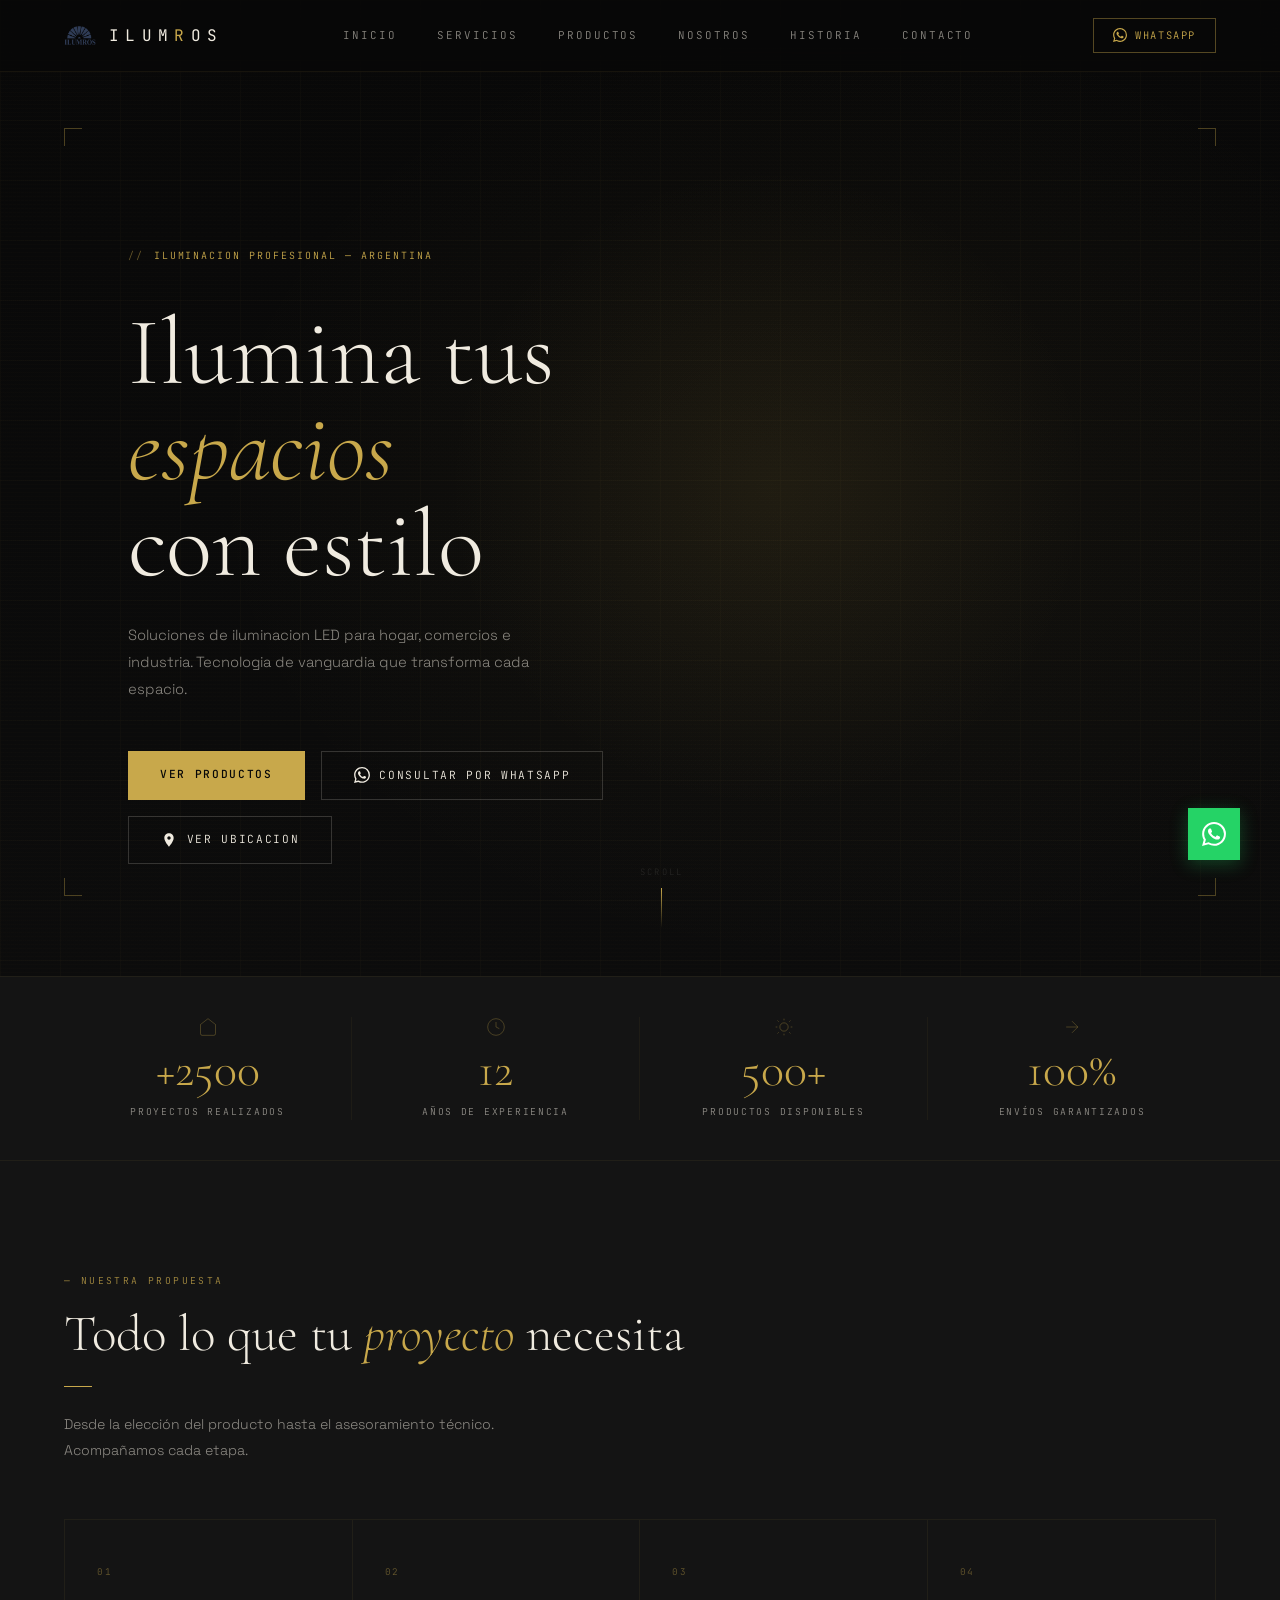
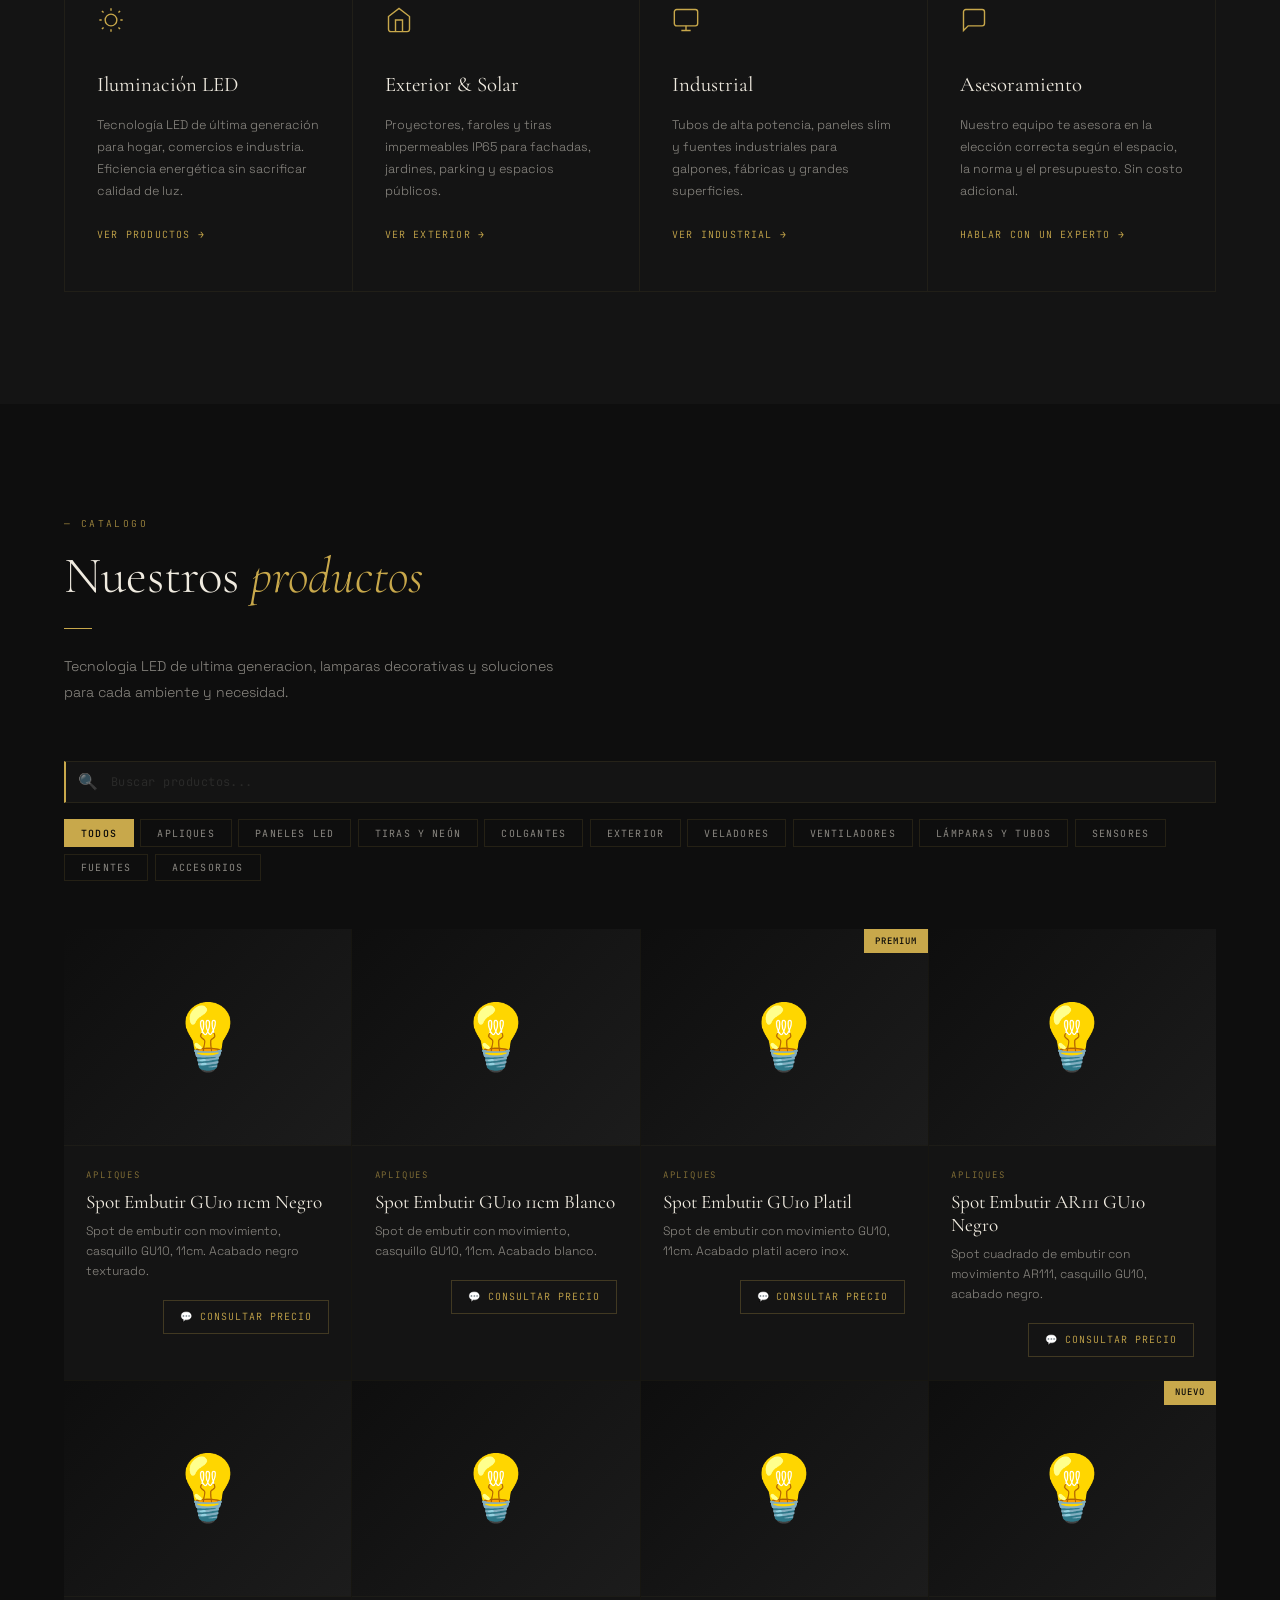
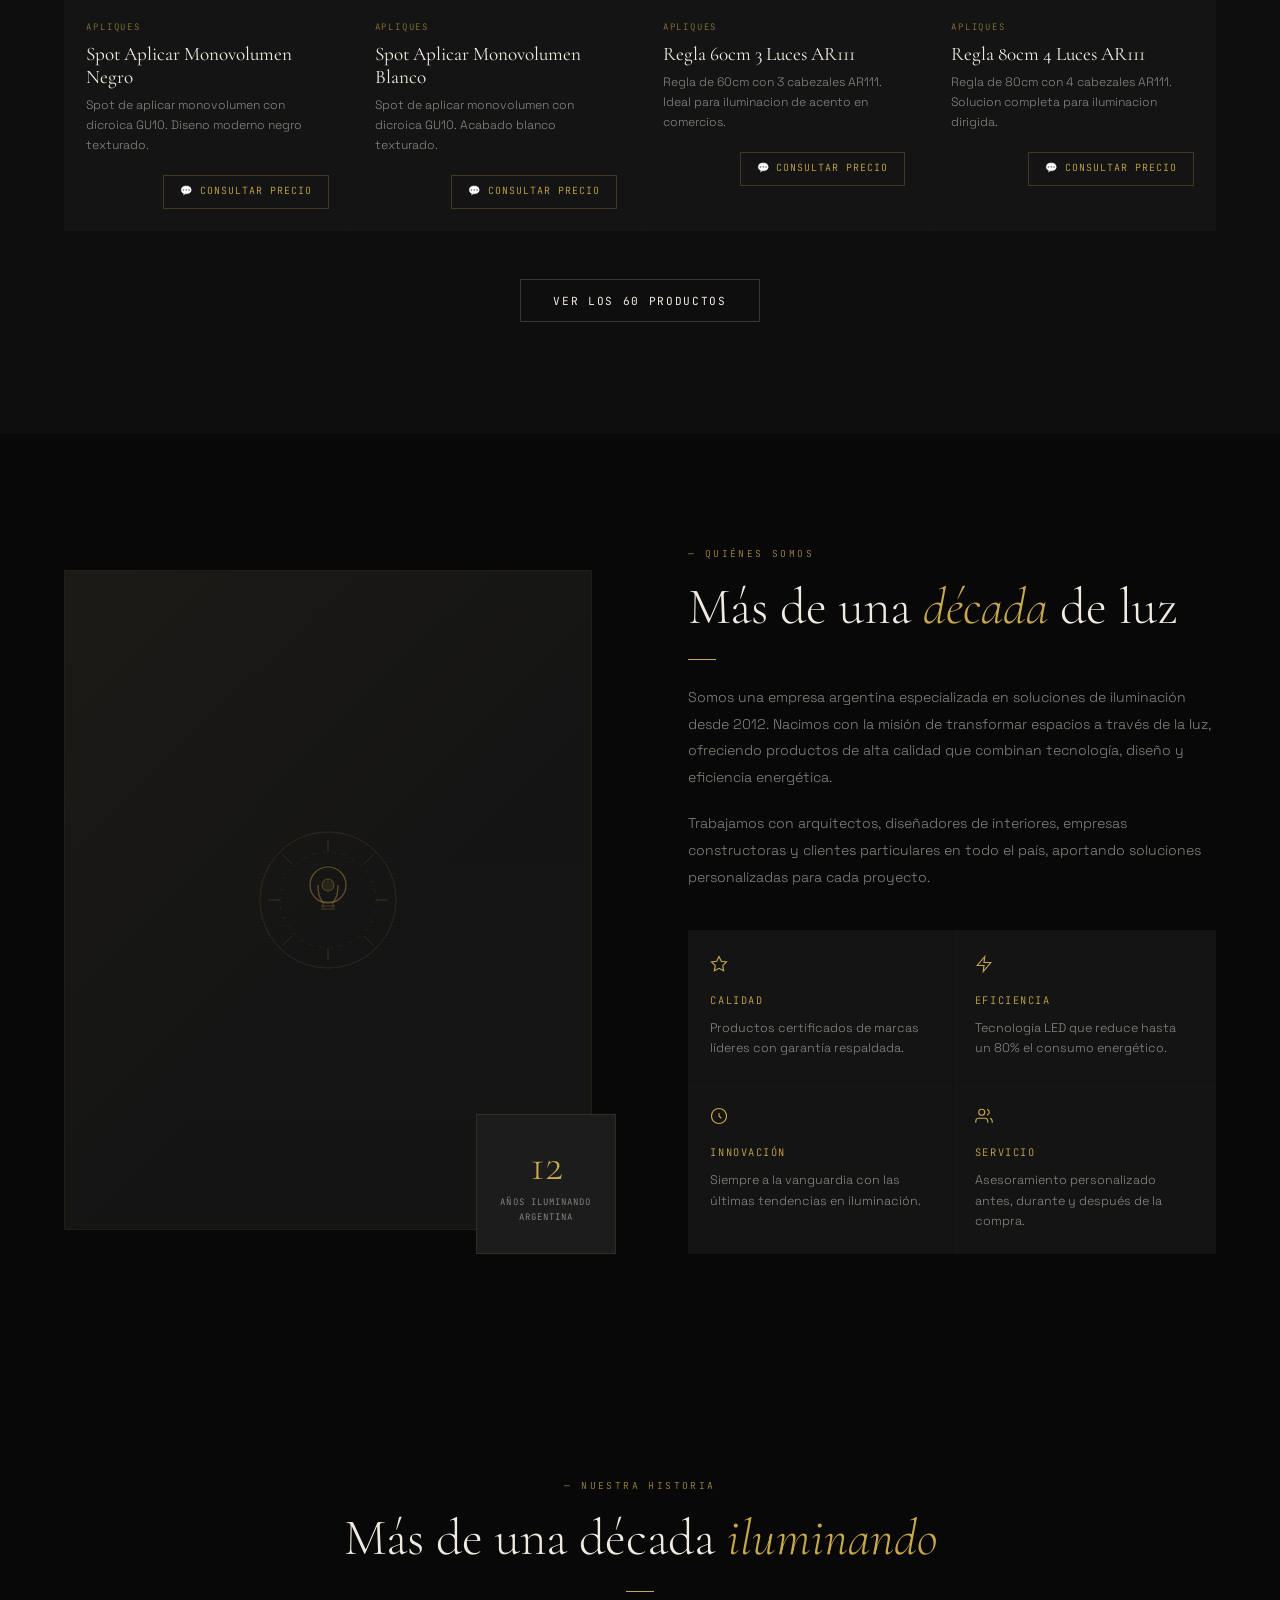
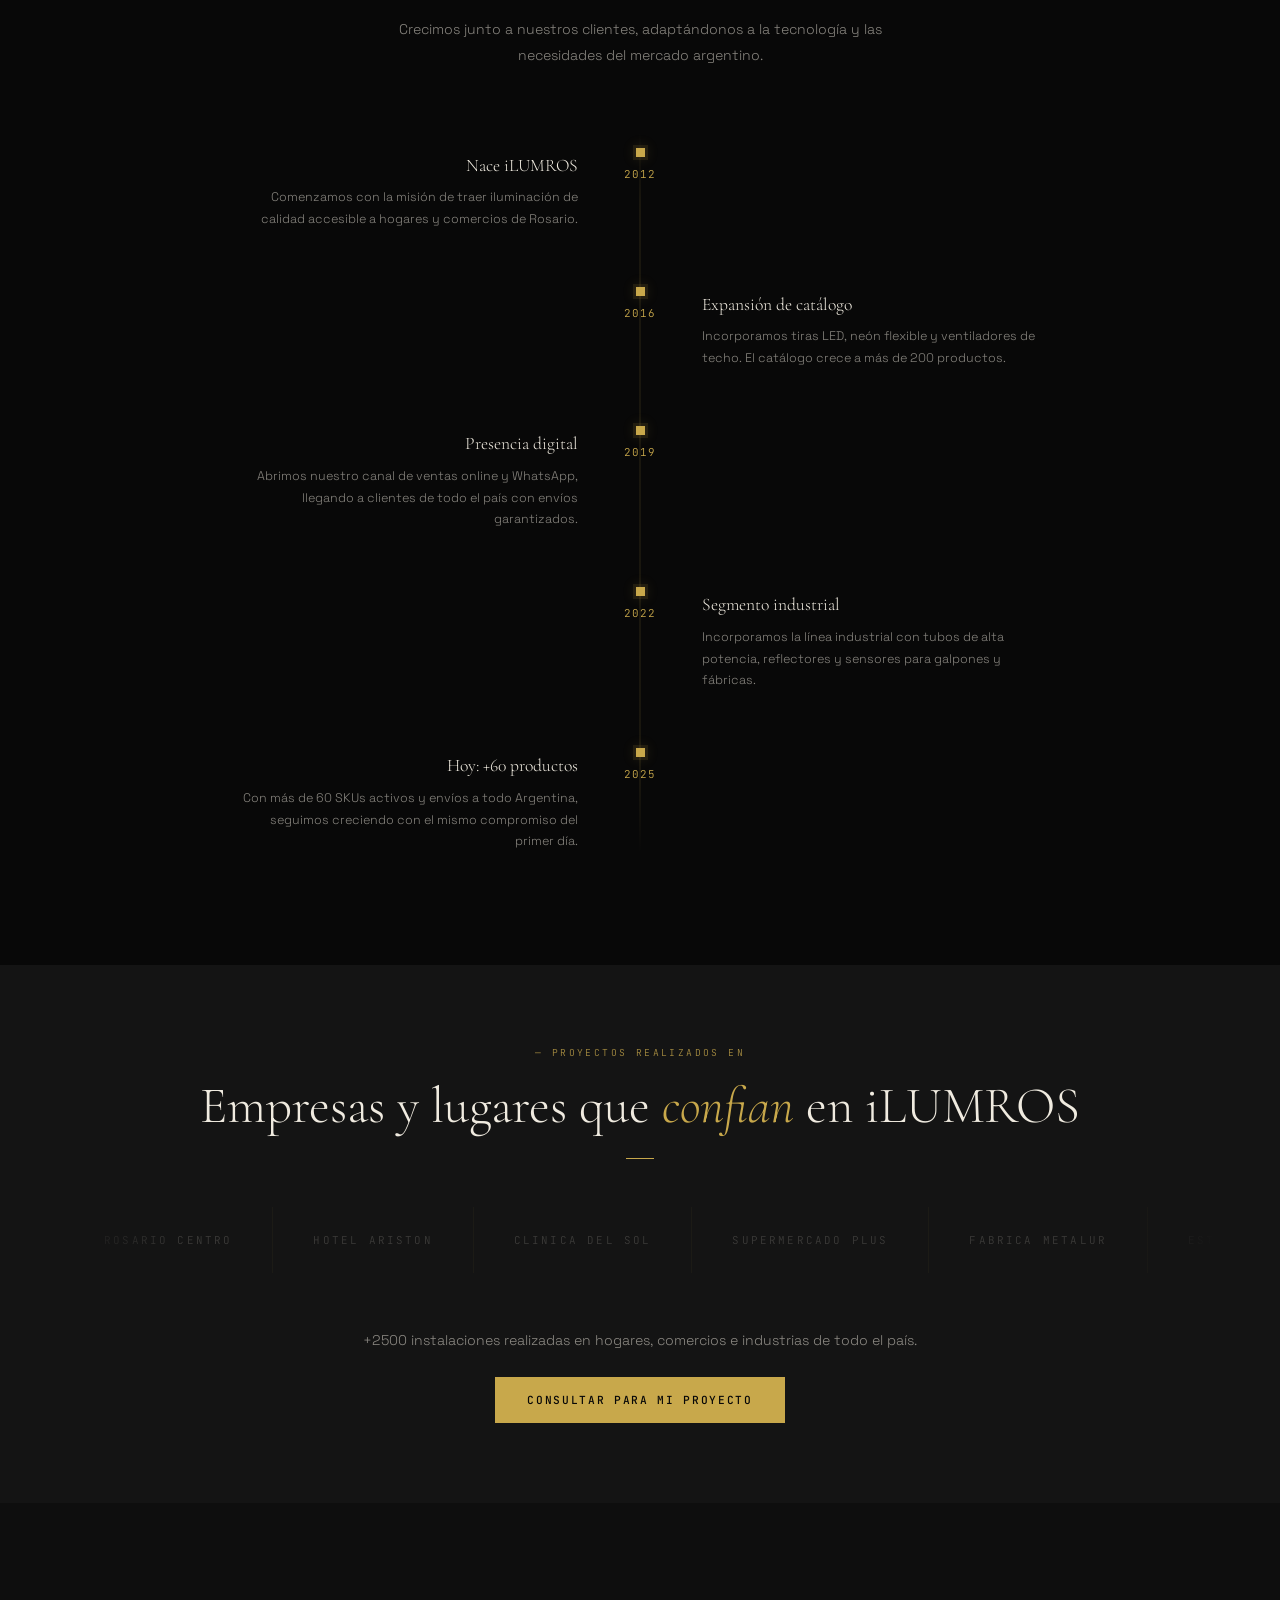
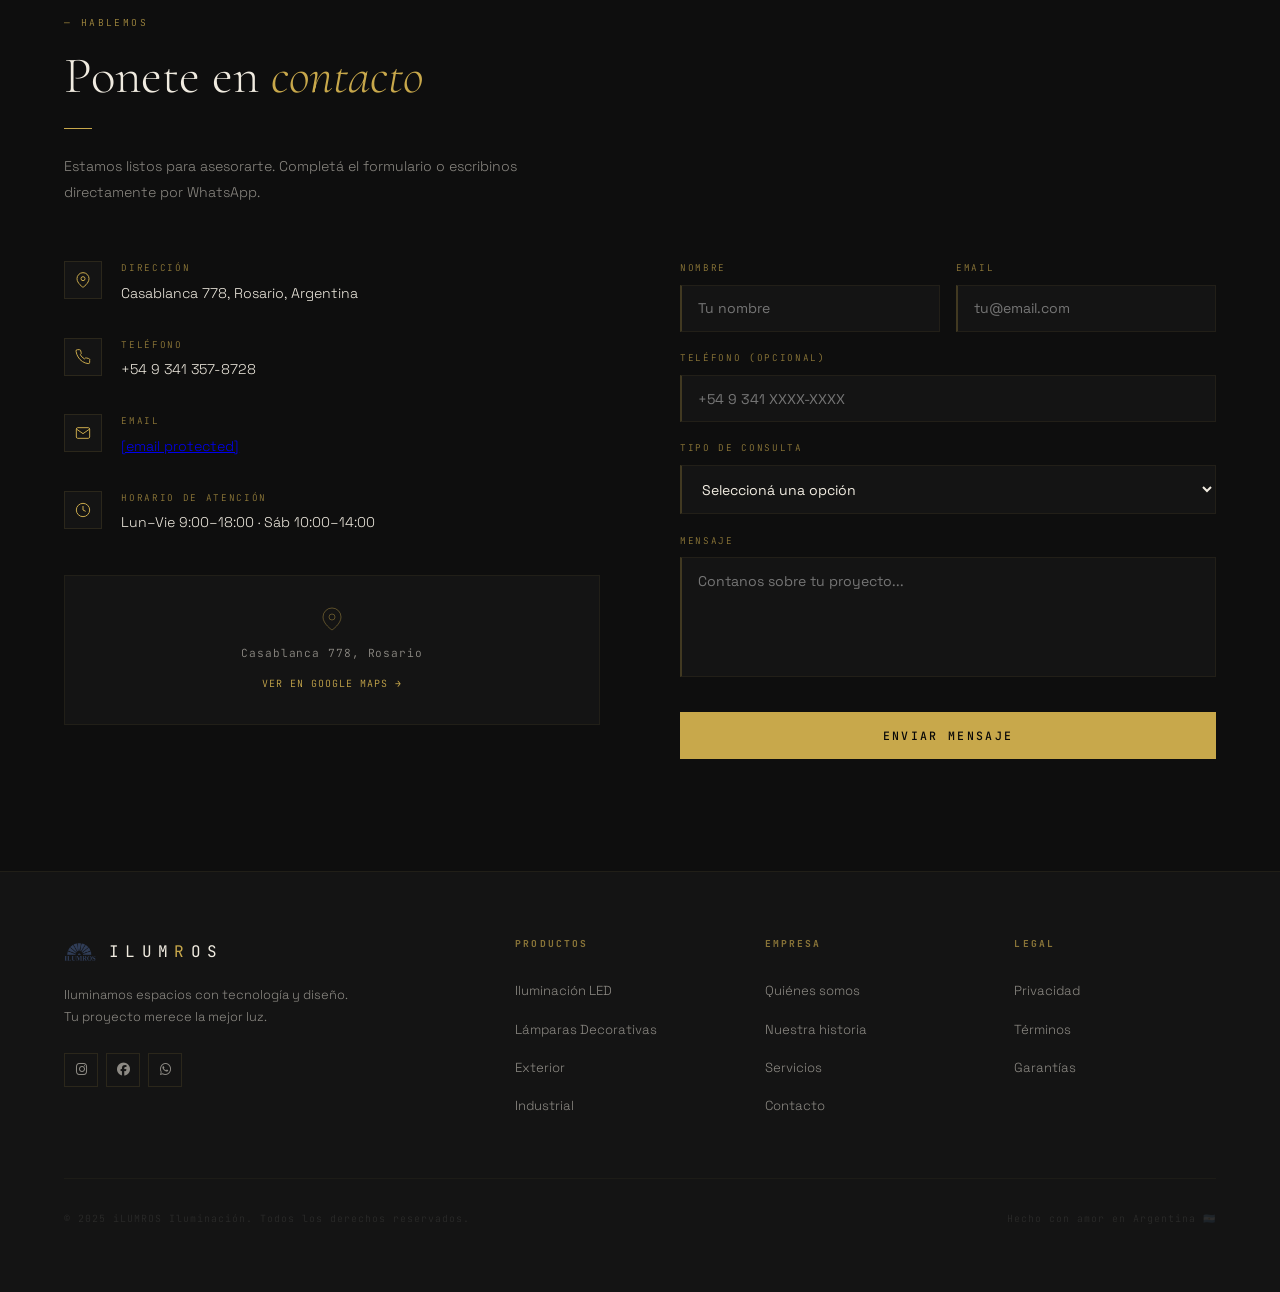
==== commit b9502dee: "Add files via upload" ====
--- a/index.html
+++ b/index.html
@@ -409,6 +409,9 @@
     </div>
   </div>
   <div class="products-grid" id="productsGrid"></div>
+  <div id="verMasContainer" style="text-align: center; margin-top: 3rem; display: none;">
+    <button id="verMasBtn" class="btn-outline" style="margin: 0 auto; display: inline-flex;">Ver todos los productos</button>
+  </div>
 </section>
 <!-- NOSOTROS -->
 <section id="nosotros">
@@ -728,33 +731,55 @@
 ];
 var filter = "todos";
 var search = "";
+var showAllProducts = false;
 function catLabel(c){return{apliques:"Apliques",paneles:"Paneles LED",tiras:"Tiras y Neon LED",colgantes:"Colgantes",exterior:"Exterior",veladores:"Veladores",ventiladores:"Ventiladores",lamparas:"Lamparas y Tubos",sensores:"Sensores",fuentes:"Fuentes",accesorios:"Accesorios"}[c]||c;}
 function render(){
   var g=document.getElementById("productsGrid");
   var f=products.filter(function(p){
     return (filter==="todos"||p.cat===filter)&&(!search||p.name.toLowerCase().indexOf(search)>-1||p.desc.toLowerCase().indexOf(search)>-1);
   });
-  if(!f.length){g.innerHTML='<div class="no-results"><div style="font-size:3rem;opacity:0.4;">&#128269;</div><div>No encontramos productos que coincidan.</div></div>';return;}
+  
+  var limit = 8;
+  var isLimited = !showAllProducts && f.length > limit;
+  var displayProducts = isLimited ? f.slice(0, limit) : f;
+
+  var verMasContainer = document.getElementById("verMasContainer");
+  if(verMasContainer) verMasContainer.style.display = isLimited ? "block" : "none";
+
+  if(!displayProducts.length){g.innerHTML='<div class="no-results"><div style="font-size:3rem;opacity:0.4;">&#128269;</div><div>No encontramos productos que coincidan.</div></div>';return;}
   var h="";
-  for(var i=0;i<f.length;i++){
-    var p=f[i];
+  for(var i=0;i<displayProducts.length;i++){
+    var p=displayProducts[i];
     var link="https://wa.me/"+WA+"?text="+encodeURIComponent("Hola, quiero consultar por: "+p.msg);
     var badge=p.badge?'<div class="product-badge">'+p.badge+"</div>":"";
     h+='<div class="product-card"><div class="product-img"><div class="product-img-inner">'+p.emoji+"</div>"+badge+'</div><div class="product-info"><div class="product-category">'+catLabel(p.cat)+'</div><div class="product-name">'+p.name+'</div><div class="product-desc">'+p.desc+'</div><div class="product-footer"><a href="'+link+'" target="_blank" class="btn-wa-product">&#128172; Consultar precio</a></div></div></div>';
   }
   g.innerHTML=h;
+  
+  if(isLimited) {
+    document.getElementById("verMasBtn").innerText = "Ver los " + f.length + " productos";
+  }
 }
 render();
+var verMasBtn = document.getElementById("verMasBtn");
+if(verMasBtn) {
+  verMasBtn.addEventListener("click", function() {
+    showAllProducts = true;
+    render();
+  });
+}
 document.querySelectorAll(".chip").forEach(function(c){
   c.addEventListener("click",function(){
     document.querySelectorAll(".chip").forEach(function(x){x.classList.remove("active");});
     c.classList.add("active");
     filter=c.getAttribute("data-filter");
+    showAllProducts = false;
     render();
   });
 });
 document.getElementById("searchInput").addEventListener("input",function(e){
   search=e.target.value.toLowerCase().trim();
+  showAllProducts = false;
   render();
 });
 window.addEventListener("scroll",function(){
@@ -793,4 +818,4 @@
 });
 </script>
 </body>
-</html>
+</html>
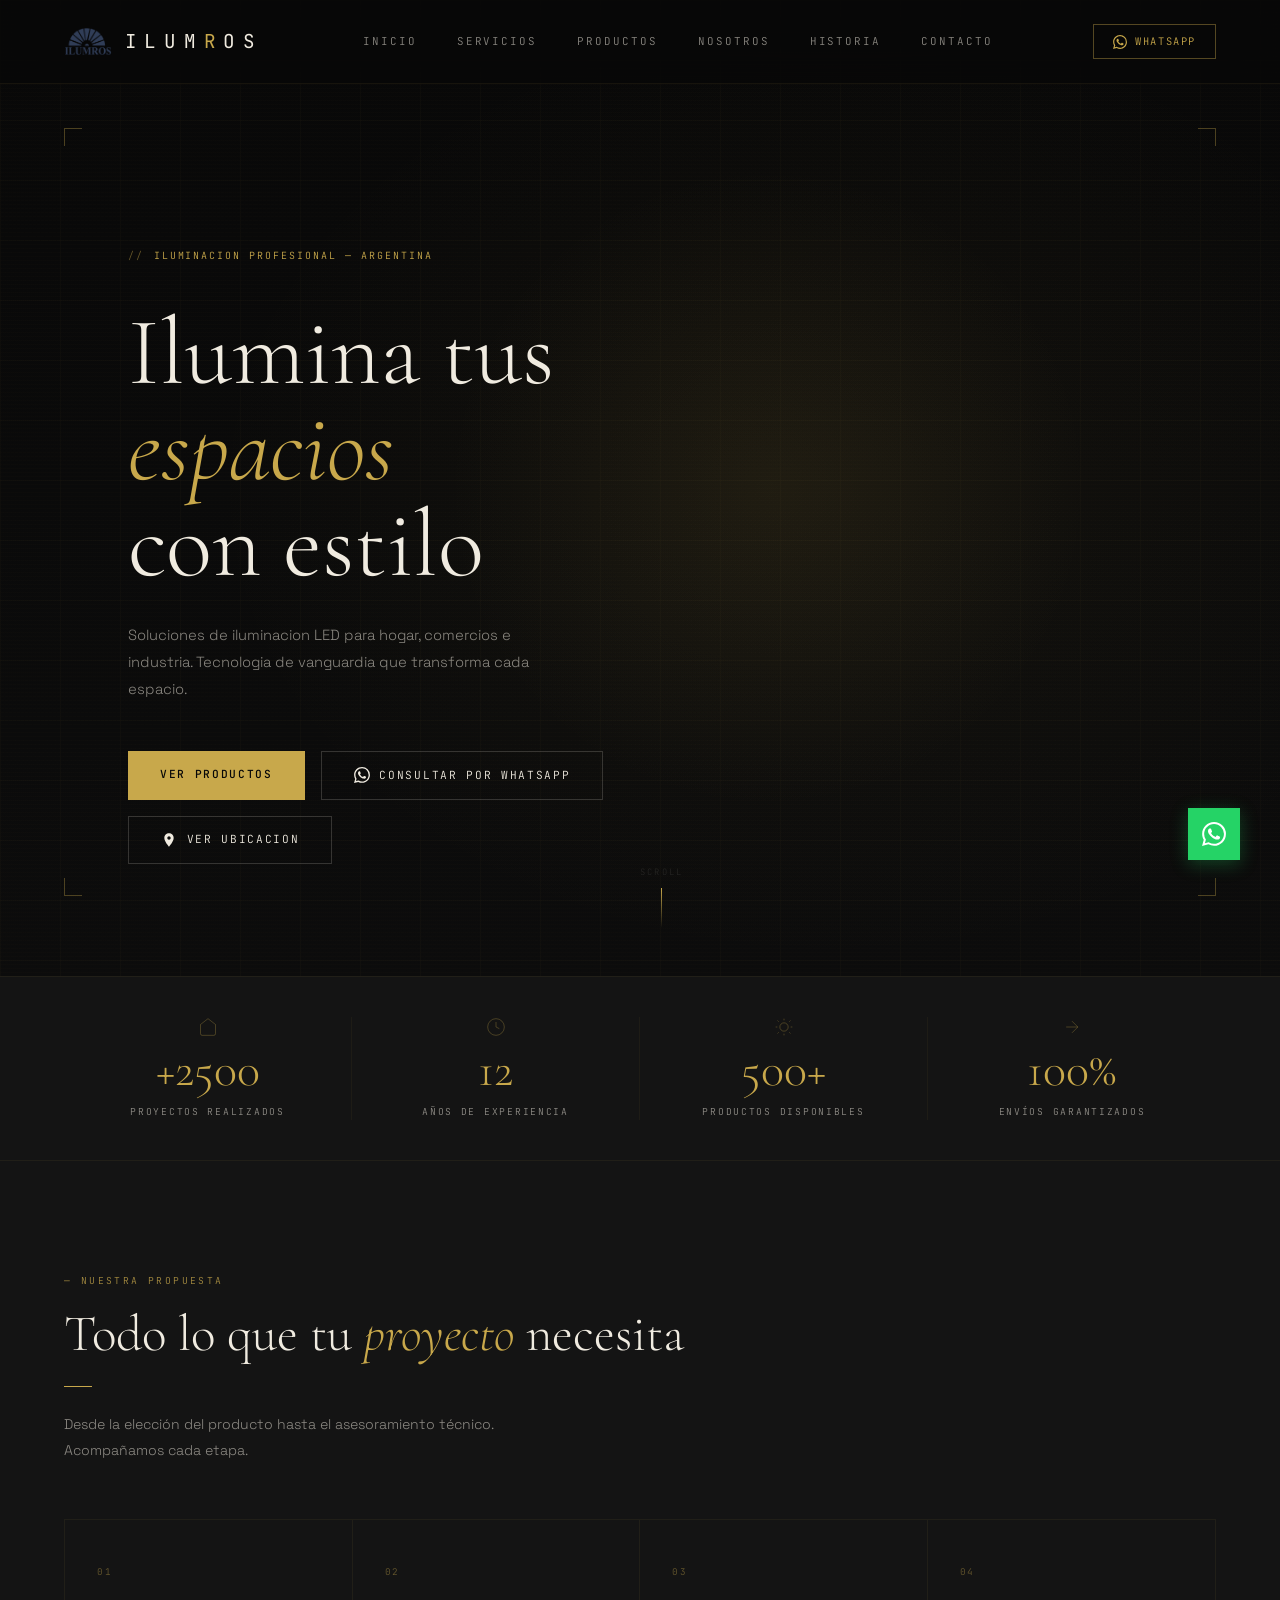
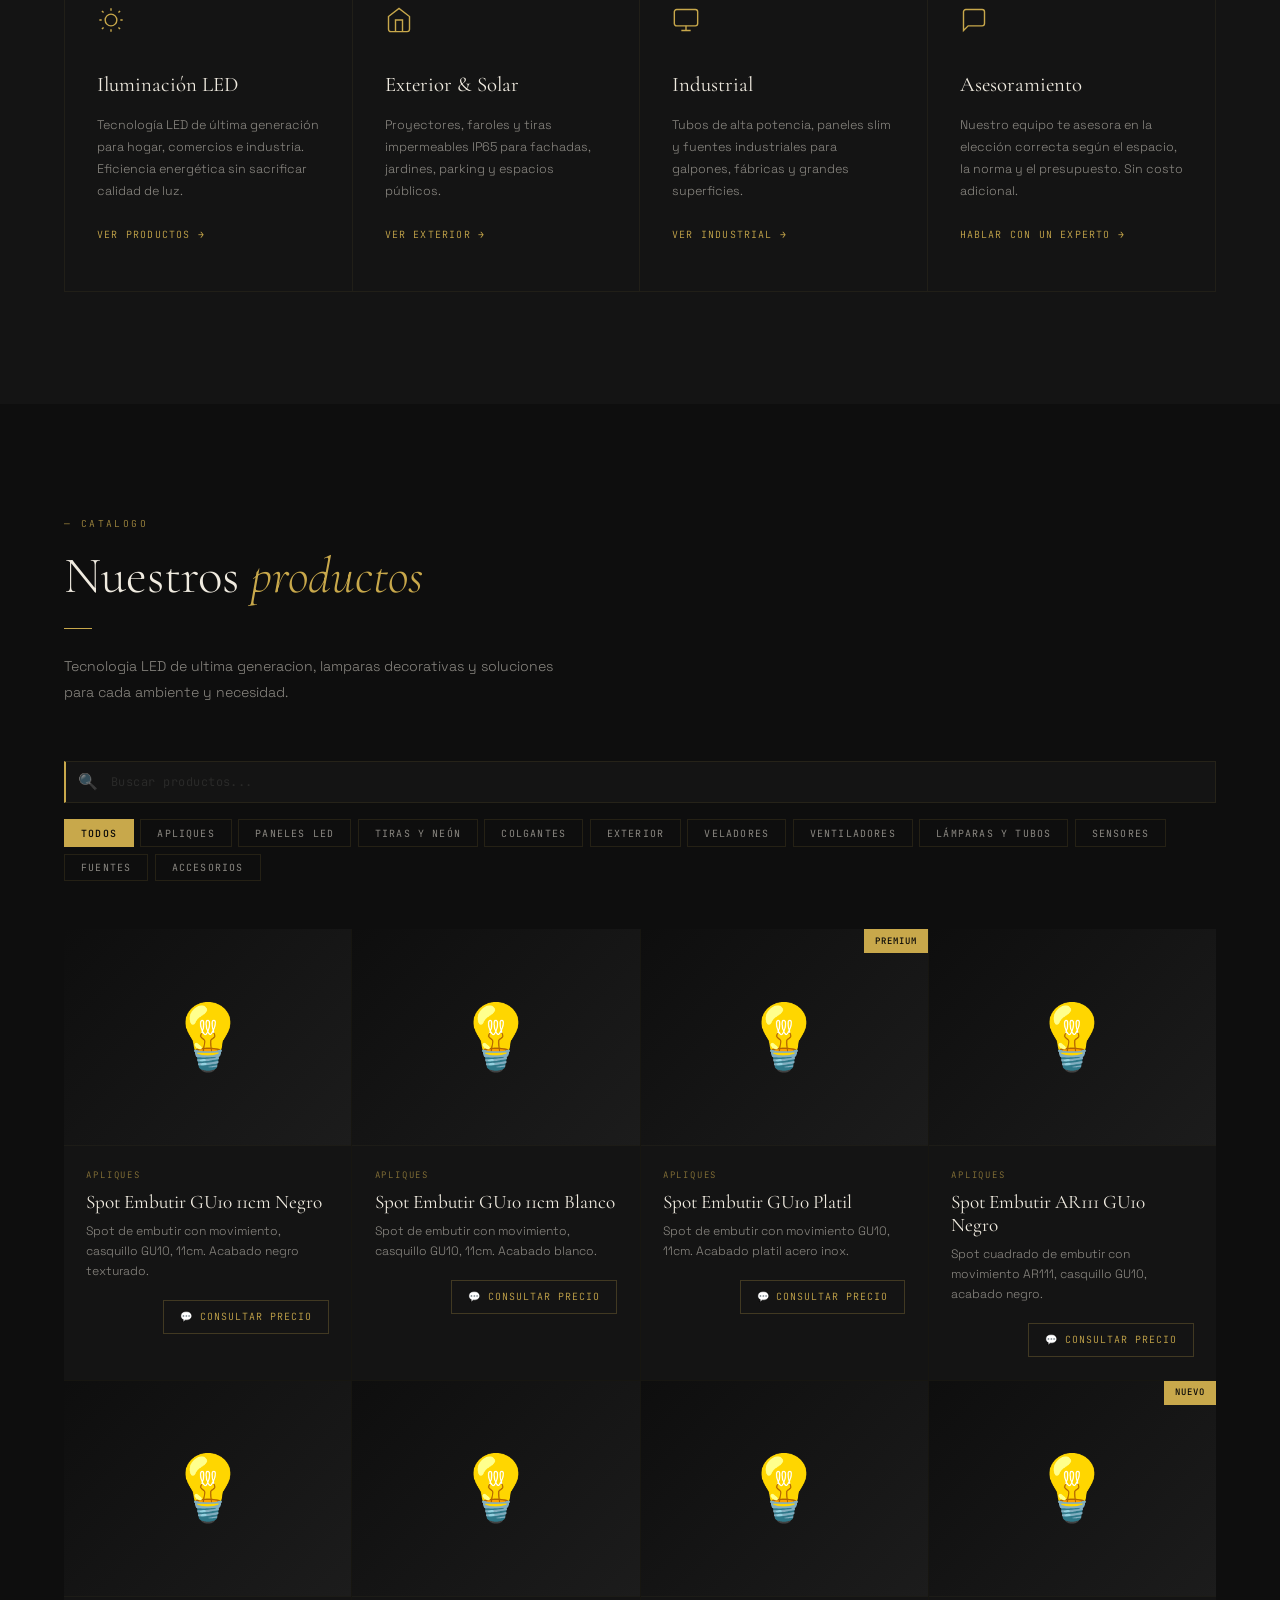
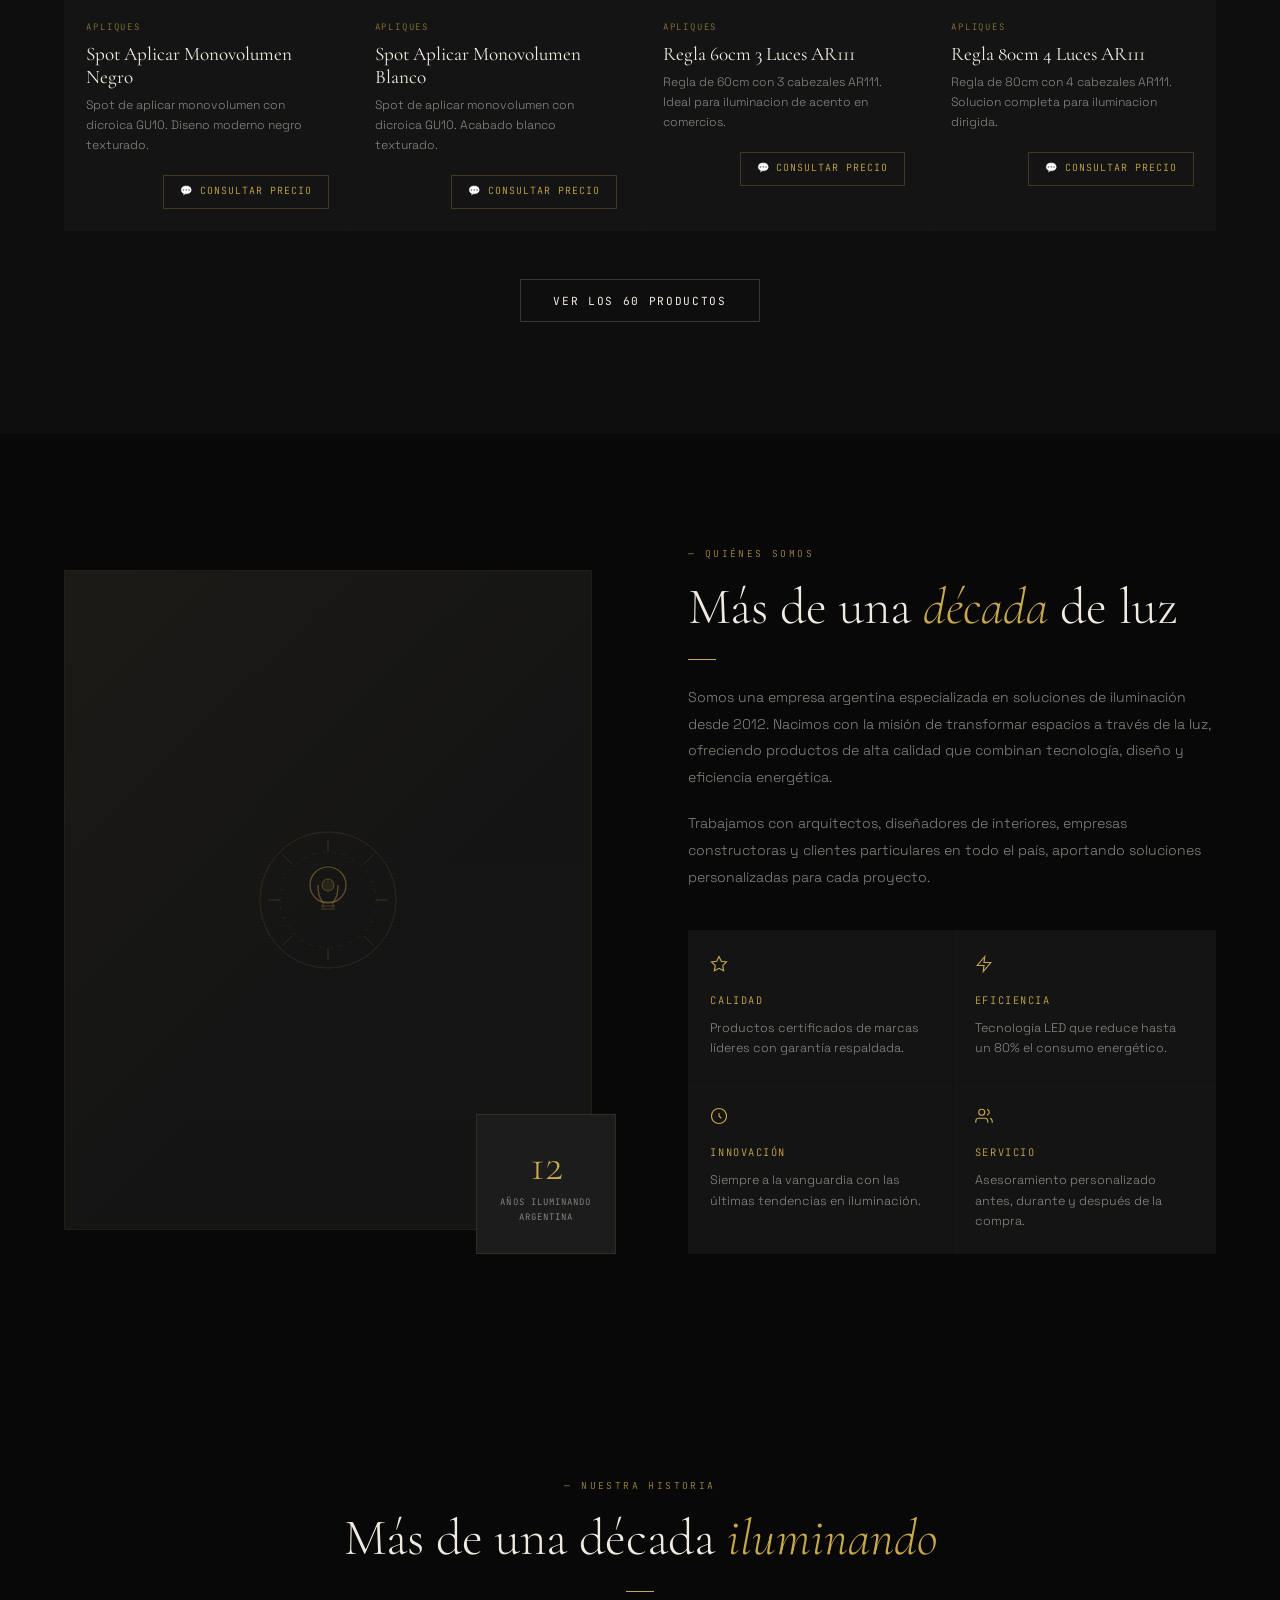
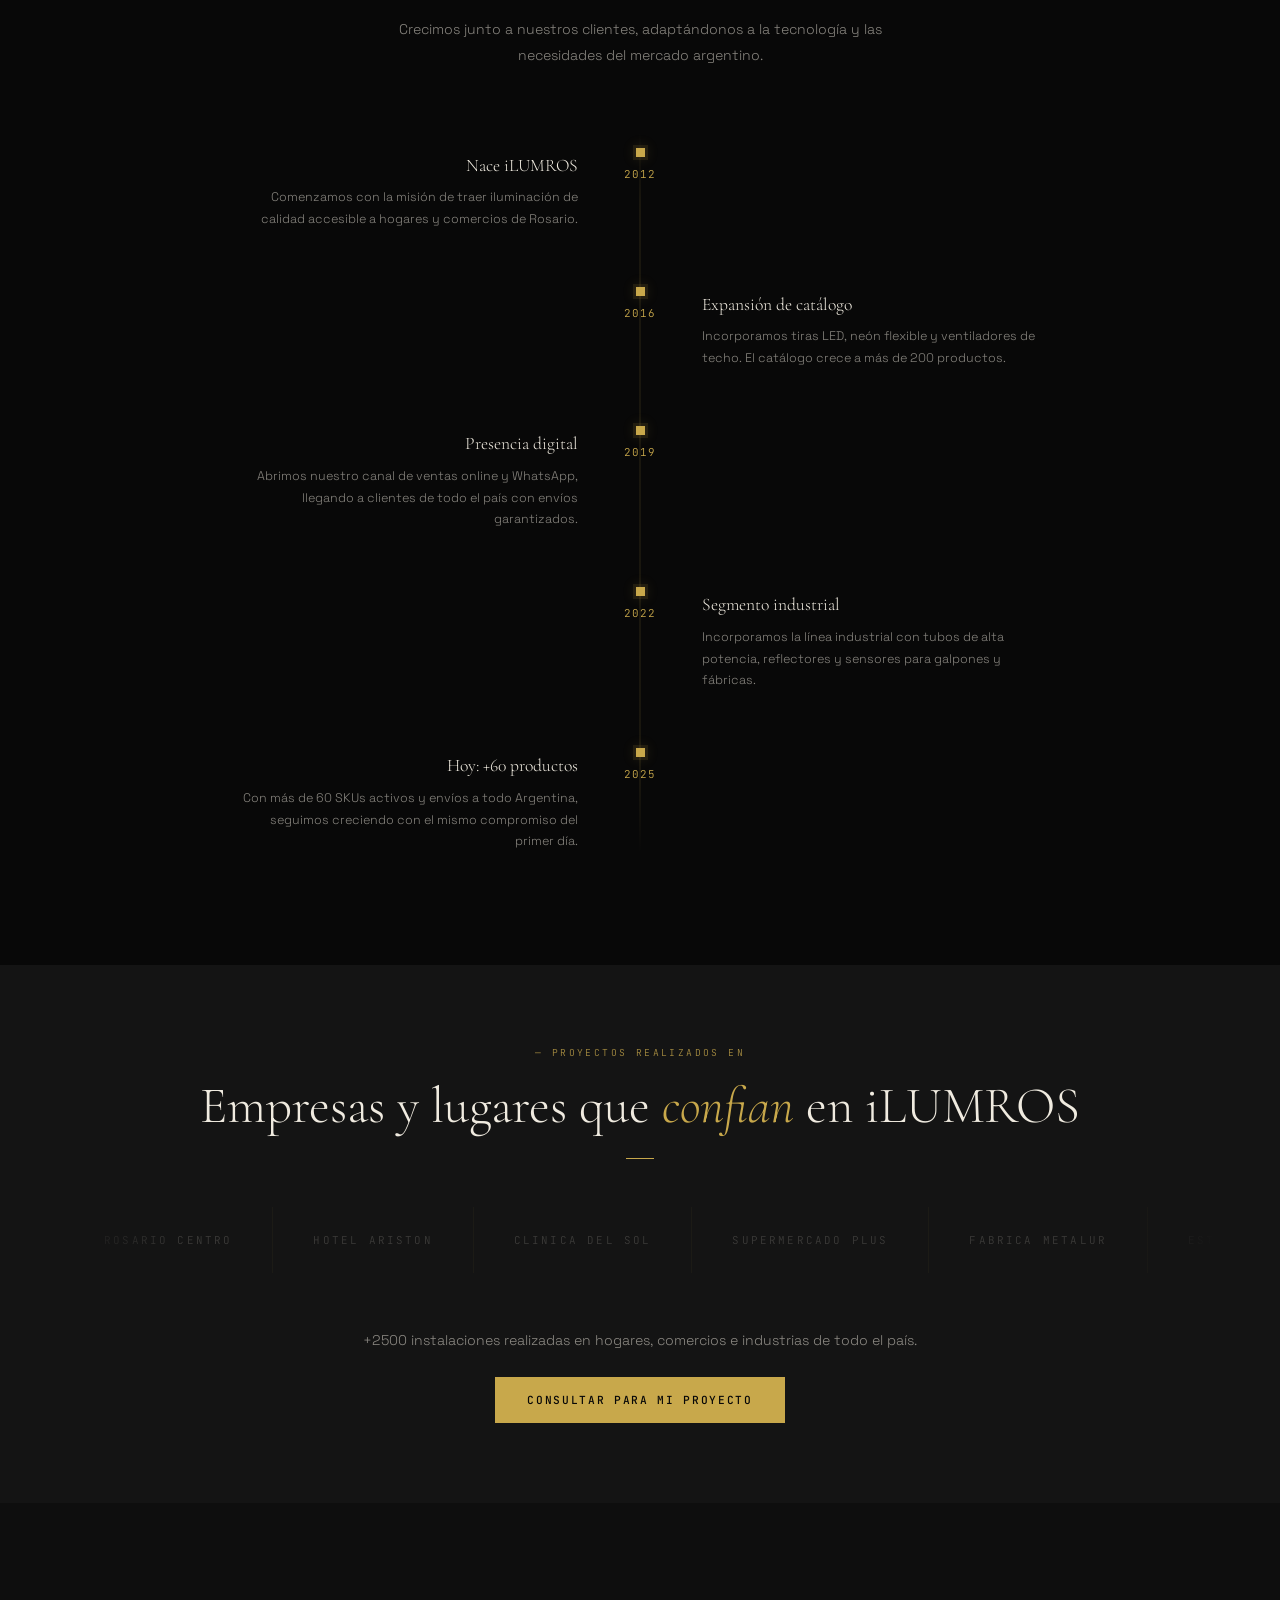
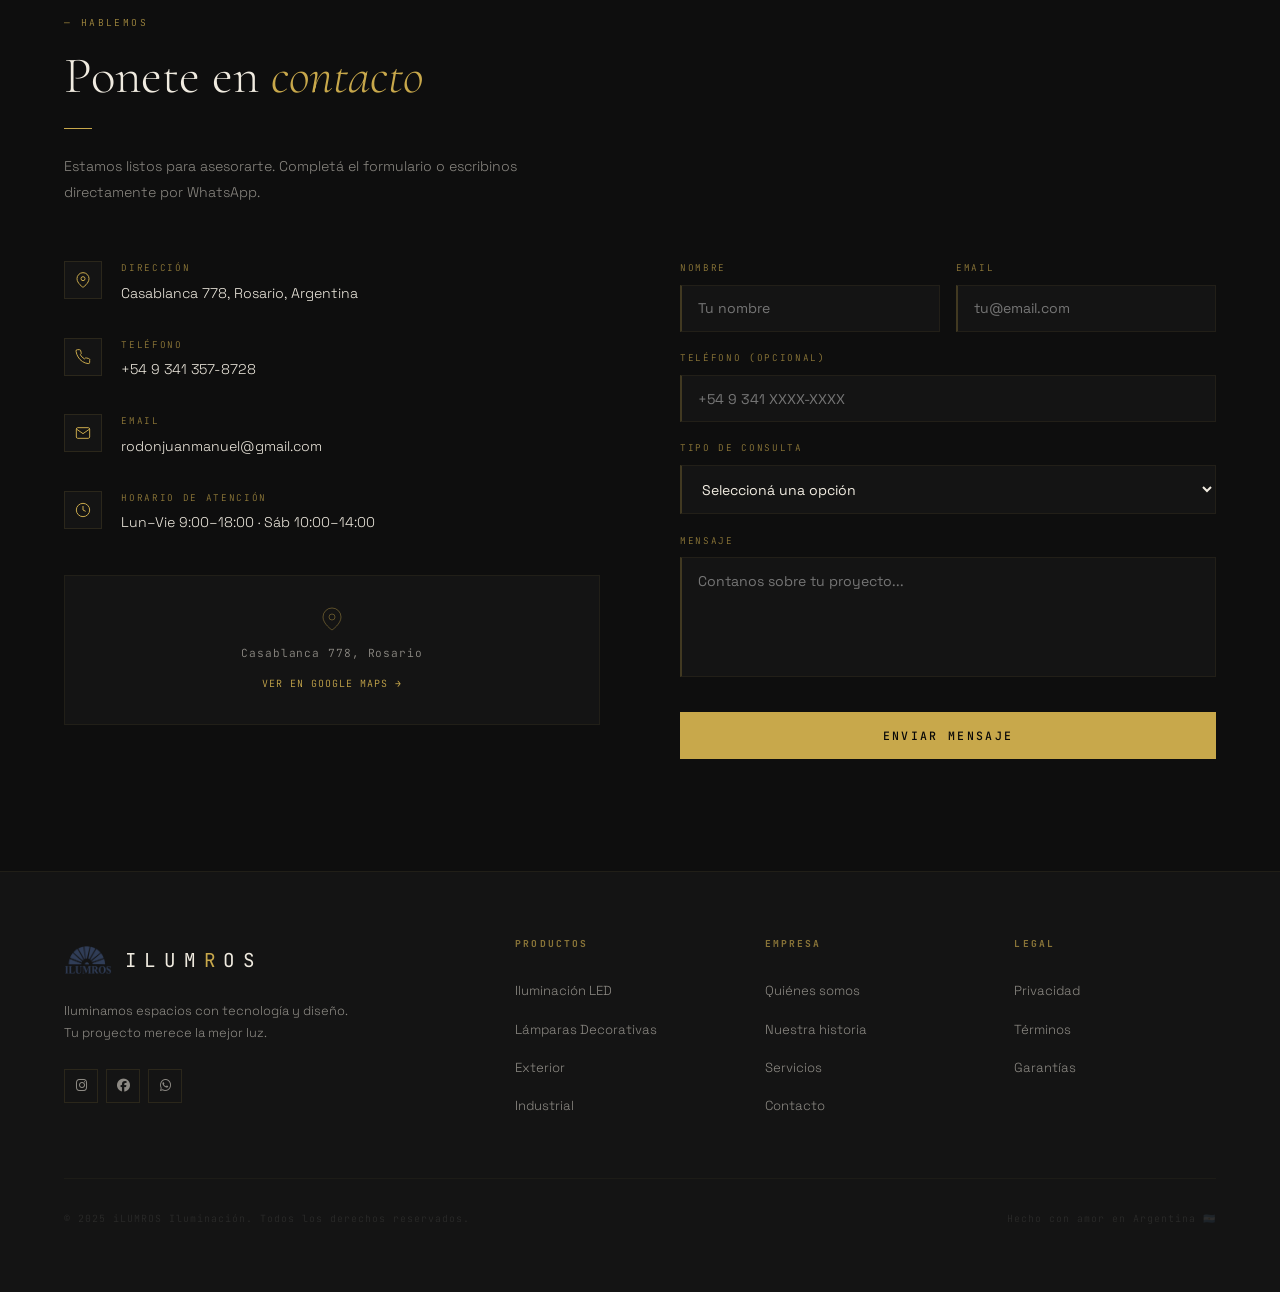
==== commit de4f3a28: "Add files via upload" ====
--- a/index.html
+++ b/index.html
@@ -1,821 +1,2419 @@
 <!DOCTYPE html>
 <html lang="es">
+
 <head>
   <meta charset="UTF-8" />
   <meta name="viewport" content="width=device-width, initial-scale=1.0" />
-  <meta name="description" content="iLUMROS — Iluminación profesional LED, lámparas decorativas y soluciones de iluminación para hogar, comercios e industria. Envíos a todo el país." />
-  <title>iLUMROS — Iluminación Profesional</title>
+  <meta name="description"
+    content="iLUMROS — Iluminación profesional LED, lámparas decorativas y soluciones de iluminación para hogar, comercios e industria. Envíos a todo el país." />
+  <title>Ilumros - Tienda Oficial</title>
   <link rel="preconnect" href="https://fonts.googleapis.com" />
   <link rel="preconnect" href="https://fonts.gstatic.com" crossorigin />
-  <link href="https://fonts.googleapis.com/css2?family=Cormorant+Garamond:ital,wght@0,300;0,400;0,600;1,300&family=Space+Grotesk:wght@300;400;500;600&family=JetBrains+Mono:wght@300;400&display=swap" rel="stylesheet" />
+  <link
+    href="https://fonts.googleapis.com/css2?family=Cormorant+Garamond:ital,wght@0,300;0,400;0,600;1,300&family=Space+Grotesk:wght@300;400;500;600&family=JetBrains+Mono:wght@300;400&display=swap"
+    rel="stylesheet" />
   <link rel="stylesheet" href="https://cdnjs.cloudflare.com/ajax/libs/font-awesome/6.5.0/css/all.min.css">
   <link rel="icon" href="img/ilumros.png">
   <style>
-    *, *::before, *::after { box-sizing: border-box; margin: 0; padding: 0; }
+    *,
+    *::before,
+    *::after {
+      box-sizing: border-box;
+      margin: 0;
+      padding: 0;
+    }
+
     :root {
-      --black: #080808; --dark: #0e0e0e; --dark2: #141414; --dark3: #1c1c1c;
-      --gold: #c8a84b; --gold-light: #e2c97e; --gold-dim: rgba(200,168,75,0.12);
-      --gold-glow: rgba(200,168,75,0.25);
-      --white: #f0ebe0; --white-dim: rgba(240,235,224,0.55); --white-dimmer: rgba(240,235,224,0.1);
+      --black: #080808;
+      --dark: #0e0e0e;
+      --dark2: #141414;
+      --dark3: #1c1c1c;
+      --gold: #c8a84b;
+      --gold-light: #e2c97e;
+      --gold-dim: rgba(200, 168, 75, 0.12);
+      --gold-glow: rgba(200, 168, 75, 0.25);
+      --white: #f0ebe0;
+      --white-dim: rgba(240, 235, 224, 0.55);
+      --white-dimmer: rgba(240, 235, 224, 0.1);
       --font-display: 'Cormorant Garamond', Georgia, serif;
       --font-body: 'Space Grotesk', sans-serif;
       --font-mono: 'JetBrains Mono', monospace;
-      --radius: 0px; --radius-sm: 2px; --transition: 0.35s cubic-bezier(0.25,0.46,0.45,0.94);
-    }
-    html { scroll-behavior: smooth; }
-    body { background: var(--black); color: var(--white); font-family: var(--font-body); font-weight: 300; line-height: 1.7; overflow-x: hidden; }
-    ::-webkit-scrollbar { width: 3px; } ::-webkit-scrollbar-track { background: var(--dark); } ::-webkit-scrollbar-thumb { background: var(--gold); }
+      --radius: 0px;
+      --radius-sm: 2px;
+      --transition: 0.35s cubic-bezier(0.25, 0.46, 0.45, 0.94);
+    }
+
+    html {
+      scroll-behavior: smooth;
+    }
+
+    body {
+      background: var(--black);
+      color: var(--white);
+      font-family: var(--font-body);
+      font-weight: 300;
+      line-height: 1.7;
+      overflow-x: hidden;
+    }
+
+    ::-webkit-scrollbar {
+      width: 3px;
+    }
+
+    ::-webkit-scrollbar-track {
+      background: var(--dark);
+    }
+
+    ::-webkit-scrollbar-thumb {
+      background: var(--gold);
+    }
+
     /* HEADER */
-    header { position: fixed; top: 0; left: 0; right: 0; z-index: 1000; display: flex; align-items: center; justify-content: space-between; padding: 1.1rem 4rem; background: rgba(8,8,8,0.8); backdrop-filter: blur(24px); border-bottom: 1px solid rgba(200,168,75,0.08); transition: var(--transition); }
-    header::after { content: ''; position: absolute; bottom: 0; left: 0; width: 0; height: 1px; background: linear-gradient(90deg, transparent, var(--gold), transparent); transition: width 1.5s ease; }
-    header.scrolled::after { width: 100%; }
-    header.scrolled { padding: 0.8rem 4rem; background: rgba(8,8,8,0.97); }
-    .logo { display: flex; align-items: center; gap: 0.8rem; text-decoration: none; }
-    .logo-icon { width: 32px; height: 32px; }
-    .logo-icon svg { width: 100%; height: 100%; }
-    .logo-text { font-family: var(--font-mono); font-size: 1rem; font-weight: 400; letter-spacing: 0.4em; color: var(--white); text-transform: uppercase; }
-    .logo-text span { color: var(--gold); }
-    nav { display: flex; align-items: center; gap: 2.5rem; }
-    nav a { color: var(--white-dim); text-decoration: none; font-size: 0.68rem; letter-spacing: 0.18em; text-transform: uppercase; font-family: var(--font-mono); transition: color 0.3s; position: relative; }
-    nav a::after { content: ''; position: absolute; bottom: -4px; left: 0; width: 0; height: 1px; background: var(--gold); transition: width 0.3s; }
-    nav a:hover { color: var(--gold); } nav a:hover::after { width: 100%; }
-    .btn-wa-header { display: flex; align-items: center; gap: 0.5rem; background: transparent; color: var(--gold); padding: 0.5rem 1.2rem; border: 1px solid rgba(200,168,75,0.4); cursor: pointer; font-family: var(--font-mono); font-size: 0.65rem; letter-spacing: 0.15em; text-transform: uppercase; text-decoration: none; transition: background 0.3s, box-shadow 0.3s; }
-    .btn-wa-header:hover { background: var(--gold-dim); box-shadow: 0 0 16px var(--gold-dim); }
-    .hamburger { display: none; flex-direction: column; gap: 5px; cursor: pointer; background: none; border: none; padding: 4px; }
-    .hamburger span { display: block; width: 22px; height: 1px; background: var(--white); transition: var(--transition); }
-    .mobile-nav { display: none; position: fixed; top: 0; left: 0; right: 0; bottom: 0; background: var(--black); z-index: 999; flex-direction: column; align-items: center; justify-content: center; gap: 2.5rem; }
-    .mobile-nav.open { display: flex; }
-    .mobile-nav a { font-family: var(--font-mono); font-size: 1rem; color: var(--white); text-decoration: none; letter-spacing: 0.3em; text-transform: uppercase; transition: color 0.3s; }
-    .mobile-nav a:hover { color: var(--gold); }
-    .mobile-nav-close { position: absolute; top: 1.5rem; right: 2rem; background: none; border: none; color: var(--white); font-size: 1.5rem; cursor: pointer; font-family: var(--font-mono); }
+    header {
+      position: fixed;
+      top: 0;
+      left: 0;
+      right: 0;
+      z-index: 1000;
+      display: flex;
+      align-items: center;
+      justify-content: space-between;
+      padding: 1.1rem 4rem;
+      background: rgba(8, 8, 8, 0.8);
+      backdrop-filter: blur(24px);
+      border-bottom: 1px solid rgba(200, 168, 75, 0.08);
+      transition: var(--transition);
+    }
+
+    header::after {
+      content: '';
+      position: absolute;
+      bottom: 0;
+      left: 0;
+      width: 0;
+      height: 1px;
+      background: linear-gradient(90deg, transparent, var(--gold), transparent);
+      transition: width 1.5s ease;
+    }
+
+    header.scrolled::after {
+      width: 100%;
+    }
+
+    header.scrolled {
+      padding: 0.8rem 4rem;
+      background: rgba(8, 8, 8, 0.97);
+    }
+
+    .logo {
+      display: flex;
+      align-items: center;
+      gap: 0.8rem;
+      text-decoration: none;
+    }
+
+    .logo-icon {
+      width: 48px;
+      height: 48px;
+    }
+
+    .logo-icon svg {
+      width: 100%;
+      height: 100%;
+    }
+
+    .logo-text {
+      font-family: var(--font-mono);
+      font-size: 1.2rem;
+      font-weight: 400;
+      letter-spacing: 0.4em;
+      color: var(--white);
+      text-transform: uppercase;
+    }
+
+    .logo-text span {
+      color: var(--gold);
+    }
+
+    nav {
+      display: flex;
+      align-items: center;
+      gap: 2.5rem;
+    }
+
+    nav a {
+      color: var(--white-dim);
+      text-decoration: none;
+      font-size: 0.68rem;
+      letter-spacing: 0.18em;
+      text-transform: uppercase;
+      font-family: var(--font-mono);
+      transition: color 0.3s;
+      position: relative;
+    }
+
+    nav a::after {
+      content: '';
+      position: absolute;
+      bottom: -4px;
+      left: 0;
+      width: 0;
+      height: 1px;
+      background: var(--gold);
+      transition: width 0.3s;
+    }
+
+    nav a:hover {
+      color: var(--gold);
+    }
+
+    nav a:hover::after {
+      width: 100%;
+    }
+
+    .btn-wa-header {
+      display: flex;
+      align-items: center;
+      gap: 0.5rem;
+      background: transparent;
+      color: var(--gold);
+      padding: 0.5rem 1.2rem;
+      border: 1px solid rgba(200, 168, 75, 0.4);
+      cursor: pointer;
+      font-family: var(--font-mono);
+      font-size: 0.65rem;
+      letter-spacing: 0.15em;
+      text-transform: uppercase;
+      text-decoration: none;
+      transition: background 0.3s, box-shadow 0.3s;
+    }
+
+    .btn-wa-header:hover {
+      background: var(--gold-dim);
+      box-shadow: 0 0 16px var(--gold-dim);
+    }
+
+    .hamburger {
+      display: none;
+      flex-direction: column;
+      gap: 5px;
+      cursor: pointer;
+      background: none;
+      border: none;
+      padding: 4px;
+    }
+
+    .hamburger span {
+      display: block;
+      width: 22px;
+      height: 1px;
+      background: var(--white);
+      transition: var(--transition);
+    }
+
+    .mobile-nav {
+      display: none;
+      position: fixed;
+      top: 0;
+      left: 0;
+      right: 0;
+      bottom: 0;
+      background: var(--black);
+      z-index: 999;
+      flex-direction: column;
+      align-items: center;
+      justify-content: center;
+      gap: 2.5rem;
+    }
+
+    .mobile-nav.open {
+      display: flex;
+    }
+
+    .mobile-nav a {
+      font-family: var(--font-mono);
+      font-size: 1rem;
+      color: var(--white);
+      text-decoration: none;
+      letter-spacing: 0.3em;
+      text-transform: uppercase;
+      transition: color 0.3s;
+    }
+
+    .mobile-nav a:hover {
+      color: var(--gold);
+    }
+
+    .mobile-nav-close {
+      position: absolute;
+      top: 1.5rem;
+      right: 2rem;
+      background: none;
+      border: none;
+      color: var(--white);
+      font-size: 1.5rem;
+      cursor: pointer;
+      font-family: var(--font-mono);
+    }
+
     /* HERO */
-    #inicio { min-height: 100vh; display: flex; align-items: center; position: relative; overflow: hidden; }
-    .hero-bg { position: absolute; inset: 0; background: radial-gradient(ellipse 70% 70% at 65% 50%, rgba(200,168,75,0.05) 0%, transparent 70%), linear-gradient(180deg, #080808 0%, #0c0c0c 100%); }
-    .hero-lines { position: absolute; inset: 0; background-image: linear-gradient(rgba(200,168,75,0.025) 1px, transparent 1px), linear-gradient(90deg, rgba(200,168,75,0.025) 1px, transparent 1px); background-size: 60px 60px; }
-    .hero-scan { position: absolute; inset: 0; background: repeating-linear-gradient(0deg, transparent, transparent 3px, rgba(200,168,75,0.012) 3px, rgba(200,168,75,0.012) 4px); pointer-events: none; }
-    .hero-glow { position: absolute; width: 700px; height: 700px; border-radius: 50%; background: radial-gradient(circle, rgba(200,168,75,0.07) 0%, transparent 65%); top: 50%; left: 60%; transform: translate(-50%, -50%); animation: glowPulse 6s ease-in-out infinite; }
-    @keyframes glowPulse { 0%, 100% { opacity: 1; transform: translate(-50%, -50%) scale(1); } 50% { opacity: 0.5; transform: translate(-50%, -50%) scale(1.15); } }
-    .hero-corner { position: absolute; width: 18px; height: 18px; border-color: rgba(200,168,75,0.35); border-style: solid; }
-    .hero-corner.tl { top: 8rem; left: 4rem; border-width: 1px 0 0 1px; }
-    .hero-corner.tr { top: 8rem; right: 4rem; border-width: 1px 1px 0 0; }
-    .hero-corner.bl { bottom: 5rem; left: 4rem; border-width: 0 0 1px 1px; }
-    .hero-corner.br { bottom: 5rem; right: 4rem; border-width: 0 1px 1px 0; }
-    .hero-content { position: relative; z-index: 2; max-width: 820px; padding: 0 4rem; padding-top: 8rem; }
-    .hero-tag { display: inline-flex; align-items: center; gap: 0.6rem; font-family: var(--font-mono); font-size: 0.62rem; letter-spacing: 0.2em; text-transform: uppercase; color: var(--gold); margin-bottom: 2.5rem; animation: fadeUp 0.8s 0.2s both; opacity: 0.85; }
-    .hero-tag::before { content: '//'; opacity: 0.5; }
-    .hero-title { font-family: var(--font-display); font-size: clamp(3.8rem, 7.5vw, 7.5rem); font-weight: 300; line-height: 1.0; margin-bottom: 1.8rem; animation: fadeUp 0.8s 0.4s both; }
-    .hero-title em { font-style: italic; color: var(--gold); display: block; }
-    .hero-subtitle { font-size: 0.92rem; color: var(--white-dim); max-width: 440px; margin-bottom: 3rem; line-height: 1.85; animation: fadeUp 0.8s 0.6s both; }
-    .hero-ctas { display: flex; gap: 1rem; flex-wrap: wrap; animation: fadeUp 0.8s 0.8s both; }
-    .btn-primary { padding: 0.85rem 2rem; background: var(--gold); color: #080808; border: none; cursor: pointer; font-family: var(--font-mono); font-size: 0.7rem; font-weight: 500; letter-spacing: 0.15em; text-transform: uppercase; text-decoration: none; transition: background 0.3s, box-shadow 0.3s; display: inline-block; }
-    .btn-primary:hover { background: var(--gold-light); box-shadow: 0 6px 28px rgba(200,168,75,0.35); }
-    .btn-outline { padding: 0.85rem 2rem; background: transparent; color: var(--white); border: 1px solid rgba(240,235,224,0.18); cursor: pointer; font-family: var(--font-mono); font-size: 0.7rem; letter-spacing: 0.15em; text-transform: uppercase; text-decoration: none; transition: border-color 0.3s, color 0.3s, box-shadow 0.3s; display: flex; align-items: center; gap: 0.6rem; }
-    .btn-outline:hover { border-color: var(--gold); color: var(--gold); box-shadow: 0 0 16px var(--gold-dim); }
-    .hero-scroll { position: absolute; bottom: 3rem; left: 50%; transform: translateX(-50%); display: flex; flex-direction: column; align-items: center; gap: 0.5rem; animation: fadeUp 0.8s 1.2s both; }
-    .hero-scroll span { font-family: var(--font-mono); font-size: 0.55rem; letter-spacing: 0.25em; text-transform: uppercase; color: var(--white-dimmer); }
-    .scroll-line { width: 1px; height: 40px; background: linear-gradient(to bottom, var(--gold), transparent); animation: scrollDown 2s ease-in-out infinite; }
-    @keyframes scrollDown { 0% { transform: scaleY(0); transform-origin: top; } 50% { transform: scaleY(1); transform-origin: top; } 51% { transform: scaleY(1); transform-origin: bottom; } 100% { transform: scaleY(0); transform-origin: bottom; } }
+    #inicio {
+      min-height: 100vh;
+      display: flex;
+      align-items: center;
+      position: relative;
+      overflow: hidden;
+    }
+
+    .hero-bg {
+      position: absolute;
+      inset: 0;
+      background: radial-gradient(ellipse 70% 70% at 65% 50%, rgba(200, 168, 75, 0.05) 0%, transparent 70%), linear-gradient(180deg, #080808 0%, #0c0c0c 100%);
+    }
+
+    .hero-lines {
+      position: absolute;
+      inset: 0;
+      background-image: linear-gradient(rgba(200, 168, 75, 0.025) 1px, transparent 1px), linear-gradient(90deg, rgba(200, 168, 75, 0.025) 1px, transparent 1px);
+      background-size: 60px 60px;
+    }
+
+    .hero-scan {
+      position: absolute;
+      inset: 0;
+      background: repeating-linear-gradient(0deg, transparent, transparent 3px, rgba(200, 168, 75, 0.012) 3px, rgba(200, 168, 75, 0.012) 4px);
+      pointer-events: none;
+    }
+
+    .hero-glow {
+      position: absolute;
+      width: 700px;
+      height: 700px;
+      border-radius: 50%;
+      background: radial-gradient(circle, rgba(200, 168, 75, 0.07) 0%, transparent 65%);
+      top: 50%;
+      left: 60%;
+      transform: translate(-50%, -50%);
+      animation: glowPulse 6s ease-in-out infinite;
+    }
+
+    @keyframes glowPulse {
+
+      0%,
+      100% {
+        opacity: 1;
+        transform: translate(-50%, -50%) scale(1);
+      }
+
+      50% {
+        opacity: 0.5;
+        transform: translate(-50%, -50%) scale(1.15);
+      }
+    }
+
+    .hero-corner {
+      position: absolute;
+      width: 18px;
+      height: 18px;
+      border-color: rgba(200, 168, 75, 0.35);
+      border-style: solid;
+    }
+
+    .hero-corner.tl {
+      top: 8rem;
+      left: 4rem;
+      border-width: 1px 0 0 1px;
+    }
+
+    .hero-corner.tr {
+      top: 8rem;
+      right: 4rem;
+      border-width: 1px 1px 0 0;
+    }
+
+    .hero-corner.bl {
+      bottom: 5rem;
+      left: 4rem;
+      border-width: 0 0 1px 1px;
+    }
+
+    .hero-corner.br {
+      bottom: 5rem;
+      right: 4rem;
+      border-width: 0 1px 1px 0;
+    }
+
+    .hero-content {
+      position: relative;
+      z-index: 2;
+      max-width: 820px;
+      padding: 0 4rem;
+      padding-top: 8rem;
+    }
+
+    .hero-tag {
+      display: inline-flex;
+      align-items: center;
+      gap: 0.6rem;
+      font-family: var(--font-mono);
+      font-size: 0.62rem;
+      letter-spacing: 0.2em;
+      text-transform: uppercase;
+      color: var(--gold);
+      margin-bottom: 2.5rem;
+      animation: fadeUp 0.8s 0.2s both;
+      opacity: 0.85;
+    }
+
+    .hero-tag::before {
+      content: '//';
+      opacity: 0.5;
+    }
+
+    .hero-title {
+      font-family: var(--font-display);
+      font-size: clamp(3.8rem, 7.5vw, 7.5rem);
+      font-weight: 300;
+      line-height: 1.0;
+      margin-bottom: 1.8rem;
+      animation: fadeUp 0.8s 0.4s both;
+    }
+
+    .hero-title em {
+      font-style: italic;
+      color: var(--gold);
+      display: block;
+    }
+
+    .hero-subtitle {
+      font-size: 0.92rem;
+      color: var(--white-dim);
+      max-width: 440px;
+      margin-bottom: 3rem;
+      line-height: 1.85;
+      animation: fadeUp 0.8s 0.6s both;
+    }
+
+    .hero-ctas {
+      display: flex;
+      gap: 1rem;
+      flex-wrap: wrap;
+      animation: fadeUp 0.8s 0.8s both;
+    }
+
+    .btn-primary {
+      padding: 0.85rem 2rem;
+      background: var(--gold);
+      color: #080808;
+      border: none;
+      cursor: pointer;
+      font-family: var(--font-mono);
+      font-size: 0.7rem;
+      font-weight: 500;
+      letter-spacing: 0.15em;
+      text-transform: uppercase;
+      text-decoration: none;
+      transition: background 0.3s, box-shadow 0.3s;
+      display: inline-block;
+    }
+
+    .btn-primary:hover {
+      background: var(--gold-light);
+      box-shadow: 0 6px 28px rgba(200, 168, 75, 0.35);
+    }
+
+    .btn-outline {
+      padding: 0.85rem 2rem;
+      background: transparent;
+      color: var(--white);
+      border: 1px solid rgba(240, 235, 224, 0.18);
+      cursor: pointer;
+      font-family: var(--font-mono);
+      font-size: 0.7rem;
+      letter-spacing: 0.15em;
+      text-transform: uppercase;
+      text-decoration: none;
+      transition: border-color 0.3s, color 0.3s, box-shadow 0.3s;
+      display: flex;
+      align-items: center;
+      gap: 0.6rem;
+    }
+
+    .btn-outline:hover {
+      border-color: var(--gold);
+      color: var(--gold);
+      box-shadow: 0 0 16px var(--gold-dim);
+    }
+
+    .hero-scroll {
+      position: absolute;
+      bottom: 3rem;
+      left: 50%;
+      transform: translateX(-50%);
+      display: flex;
+      flex-direction: column;
+      align-items: center;
+      gap: 0.5rem;
+      animation: fadeUp 0.8s 1.2s both;
+    }
+
+    .hero-scroll span {
+      font-family: var(--font-mono);
+      font-size: 0.55rem;
+      letter-spacing: 0.25em;
+      text-transform: uppercase;
+      color: var(--white-dimmer);
+    }
+
+    .scroll-line {
+      width: 1px;
+      height: 40px;
+      background: linear-gradient(to bottom, var(--gold), transparent);
+      animation: scrollDown 2s ease-in-out infinite;
+    }
+
+    @keyframes scrollDown {
+      0% {
+        transform: scaleY(0);
+        transform-origin: top;
+      }
+
+      50% {
+        transform: scaleY(1);
+        transform-origin: top;
+      }
+
+      51% {
+        transform: scaleY(1);
+        transform-origin: bottom;
+      }
+
+      100% {
+        transform: scaleY(0);
+        transform-origin: bottom;
+      }
+    }
+
     /* SECTIONS */
-    section { padding: 7rem 4rem; }
-    .section-tag { font-family: var(--font-mono); font-size: 0.6rem; letter-spacing: 0.25em; text-transform: uppercase; color: var(--gold); margin-bottom: 1rem; opacity: 0.8; }
-    .section-tag::before { content: '— '; }
-    .section-title { font-family: var(--font-display); font-size: clamp(2.4rem, 4vw, 3.8rem); font-weight: 300; line-height: 1.1; margin-bottom: 1.5rem; }
-    .section-title em { font-style: italic; color: var(--gold); }
-    .section-subtitle { color: var(--white-dim); max-width: 520px; font-size: 0.88rem; margin-bottom: 3.5rem; line-height: 1.85; }
-    .divider { width: 28px; height: 1px; background: var(--gold); margin: 1.5rem 0; }
+    section {
+      padding: 7rem 4rem;
+    }
+
+    .section-tag {
+      font-family: var(--font-mono);
+      font-size: 0.6rem;
+      letter-spacing: 0.25em;
+      text-transform: uppercase;
+      color: var(--gold);
+      margin-bottom: 1rem;
+      opacity: 0.8;
+    }
+
+    .section-tag::before {
+      content: '— ';
+    }
+
+    .section-title {
+      font-family: var(--font-display);
+      font-size: clamp(2.4rem, 4vw, 3.8rem);
+      font-weight: 300;
+      line-height: 1.1;
+      margin-bottom: 1.5rem;
+    }
+
+    .section-title em {
+      font-style: italic;
+      color: var(--gold);
+    }
+
+    .section-subtitle {
+      color: var(--white-dim);
+      max-width: 520px;
+      font-size: 0.88rem;
+      margin-bottom: 3.5rem;
+      line-height: 1.85;
+    }
+
+    .divider {
+      width: 28px;
+      height: 1px;
+      background: var(--gold);
+      margin: 1.5rem 0;
+    }
+
     /* STATS */
-    .stats-bar { background: var(--dark2); border-top: 1px solid rgba(200,168,75,0.07); border-bottom: 1px solid rgba(200,168,75,0.07); padding: 2.5rem 4rem; display: grid; grid-template-columns: repeat(4, 1fr); }
-    .stat-item { text-align: center; padding: 0 2rem; border-right: 1px solid rgba(200,168,75,0.06); display: flex; flex-direction: column; align-items: center; }
-    .stat-item:last-child { border-right: none; }
-    .stat-number { font-family: var(--font-display); font-size: 3rem; font-weight: 300; color: var(--gold); display: block; line-height: 1; }
-    .stat-label { font-family: var(--font-mono); font-size: 0.6rem; letter-spacing: 0.18em; text-transform: uppercase; color: var(--white-dim); margin-top: 0.6rem; }
+    .stats-bar {
+      background: var(--dark2);
+      border-top: 1px solid rgba(200, 168, 75, 0.07);
+      border-bottom: 1px solid rgba(200, 168, 75, 0.07);
+      padding: 2.5rem 4rem;
+      display: grid;
+      grid-template-columns: repeat(4, 1fr);
+    }
+
+    .stat-item {
+      text-align: center;
+      padding: 0 2rem;
+      border-right: 1px solid rgba(200, 168, 75, 0.06);
+      display: flex;
+      flex-direction: column;
+      align-items: center;
+    }
+
+    .stat-item:last-child {
+      border-right: none;
+    }
+
+    .stat-number {
+      font-family: var(--font-display);
+      font-size: 3rem;
+      font-weight: 300;
+      color: var(--gold);
+      display: block;
+      line-height: 1;
+    }
+
+    .stat-label {
+      font-family: var(--font-mono);
+      font-size: 0.6rem;
+      letter-spacing: 0.18em;
+      text-transform: uppercase;
+      color: var(--white-dim);
+      margin-top: 0.6rem;
+    }
+
     /* PRODUCTS */
-    #productos { background: var(--dark); }
-    .search-filter-bar { display: flex; gap: 1rem; flex-wrap: wrap; margin-bottom: 3rem; align-items: center; }
-    .search-box { flex: 1; min-width: 220px; position: relative; }
-    .search-box input { width: 100%; background: var(--dark2); border: 1px solid rgba(200,168,75,0.1); border-left: 2px solid var(--gold); color: var(--white); padding: 0.75rem 1rem 0.75rem 2.8rem; font-family: var(--font-mono); font-size: 0.75rem; letter-spacing: 0.04em; outline: none; transition: box-shadow 0.3s; }
-    .search-box input:focus { box-shadow: 0 0 0 1px var(--gold-dim); }
-    .search-box input::placeholder { color: var(--white-dimmer); }
-    .search-icon { position: absolute; left: 0.9rem; top: 50%; transform: translateY(-50%); color: var(--gold); opacity: 0.5; }
-    .filter-chips { display: flex; gap: 0.4rem; flex-wrap: wrap; }
-    .chip { padding: 0.4rem 1rem; border: 1px solid rgba(200,168,75,0.12); background: transparent; color: var(--white-dim); font-family: var(--font-mono); font-size: 0.62rem; letter-spacing: 0.12em; text-transform: uppercase; cursor: pointer; transition: all 0.25s; }
-    .chip:hover { border-color: rgba(200,168,75,0.35); color: var(--white); }
-    .chip.active { background: var(--gold); color: #080808; border-color: var(--gold); font-weight: 500; }
-    .products-grid { display: grid; grid-template-columns: repeat(auto-fill, minmax(270px, 1fr)); gap: 1px; background: rgba(200,168,75,0.05); opacity: 1 !important; transform: none !important; }
-    .product-card { background: var(--dark2); overflow: hidden; transition: transform 0.35s, box-shadow 0.35s; position: relative; }
-    .product-card::before { content: ''; position: absolute; top: 0; left: 0; right: 0; height: 2px; background: linear-gradient(90deg, transparent, var(--gold), transparent); transform: scaleX(0); transition: transform 0.4s; z-index: 1; }
-    .product-card:hover::before { transform: scaleX(1); }
-    .product-card:hover { transform: translateY(-4px); box-shadow: 0 20px 50px rgba(0,0,0,0.7), 0 0 0 1px rgba(200,168,75,0.12); z-index: 1; }
-    .product-img { position: relative; aspect-ratio: 4/3; overflow: hidden; background: var(--dark3); }
-    .product-img-inner { width: 100%; height: 100%; display: flex; align-items: center; justify-content: center; font-size: 4rem; background: linear-gradient(135deg, #0e0e0e, #1c1c1c); transition: transform 0.5s; }
-    .product-card:hover .product-img-inner { transform: scale(1.06); }
-    .product-badge { position: absolute; top: 0; right: 0; background: var(--gold); color: #080808; font-family: var(--font-mono); font-size: 0.56rem; letter-spacing: 0.1em; text-transform: uppercase; padding: 0.28rem 0.7rem; font-weight: 500; }
-    .product-info { padding: 1.4rem; border-top: 1px solid rgba(200,168,75,0.05); }
-    .product-category { font-family: var(--font-mono); font-size: 0.56rem; letter-spacing: 0.2em; text-transform: uppercase; color: var(--gold); margin-bottom: 0.5rem; opacity: 0.65; }
-    .product-name { font-family: var(--font-display); font-size: 1.2rem; font-weight: 400; margin-bottom: 0.4rem; color: var(--white); line-height: 1.2; }
-    .product-desc { font-size: 0.76rem; color: var(--white-dim); margin-bottom: 1.2rem; line-height: 1.65; }
-    .product-footer { display: flex; align-items: center; justify-content: flex-end; }
-    .btn-wa-product { display: flex; align-items: center; gap: 0.4rem; background: transparent; color: var(--gold); border: 1px solid rgba(200,168,75,0.25); cursor: pointer; padding: 0.48rem 1rem; font-family: var(--font-mono); font-size: 0.62rem; letter-spacing: 0.1em; text-transform: uppercase; text-decoration: none; transition: all 0.25s; }
-    .btn-wa-product:hover { background: var(--gold); color: #080808; border-color: var(--gold); }
-    .no-results { grid-column: 1/-1; text-align: center; padding: 4rem; color: var(--white-dim); font-family: var(--font-mono); font-size: 0.78rem; letter-spacing: 0.1em; }
+    #productos {
+      background: var(--dark);
+    }
+
+    .search-filter-bar {
+      display: flex;
+      gap: 1rem;
+      flex-wrap: wrap;
+      margin-bottom: 3rem;
+      align-items: center;
+    }
+
+    .search-box {
+      flex: 1;
+      min-width: 220px;
+      position: relative;
+    }
+
+    .search-box input {
+      width: 100%;
+      background: var(--dark2);
+      border: 1px solid rgba(200, 168, 75, 0.1);
+      border-left: 2px solid var(--gold);
+      color: var(--white);
+      padding: 0.75rem 1rem 0.75rem 2.8rem;
+      font-family: var(--font-mono);
+      font-size: 0.75rem;
+      letter-spacing: 0.04em;
+      outline: none;
+      transition: box-shadow 0.3s;
+    }
+
+    .search-box input:focus {
+      box-shadow: 0 0 0 1px var(--gold-dim);
+    }
+
+    .search-box input::placeholder {
+      color: var(--white-dimmer);
+    }
+
+    .search-icon {
+      position: absolute;
+      left: 0.9rem;
+      top: 50%;
+      transform: translateY(-50%);
+      color: var(--gold);
+      opacity: 0.5;
+    }
+
+    .filter-chips {
+      display: flex;
+      gap: 0.4rem;
+      flex-wrap: wrap;
+    }
+
+    .chip {
+      padding: 0.4rem 1rem;
+      border: 1px solid rgba(200, 168, 75, 0.12);
+      background: transparent;
+      color: var(--white-dim);
+      font-family: var(--font-mono);
+      font-size: 0.62rem;
+      letter-spacing: 0.12em;
+      text-transform: uppercase;
+      cursor: pointer;
+      transition: all 0.25s;
+    }
+
+    .chip:hover {
+      border-color: rgba(200, 168, 75, 0.35);
+      color: var(--white);
+    }
+
+    .chip.active {
+      background: var(--gold);
+      color: #080808;
+      border-color: var(--gold);
+      font-weight: 500;
+    }
+
+    .products-grid {
+      display: grid;
+      grid-template-columns: repeat(auto-fill, minmax(270px, 1fr));
+      gap: 1px;
+      background: rgba(200, 168, 75, 0.05);
+      opacity: 1 !important;
+      transform: none !important;
+    }
+
+    .product-card {
+      background: var(--dark2);
+      overflow: hidden;
+      transition: transform 0.35s, box-shadow 0.35s;
+      position: relative;
+    }
+
+    .product-card::before {
+      content: '';
+      position: absolute;
+      top: 0;
+      left: 0;
+      right: 0;
+      height: 2px;
+      background: linear-gradient(90deg, transparent, var(--gold), transparent);
+      transform: scaleX(0);
+      transition: transform 0.4s;
+      z-index: 1;
+    }
+
+    .product-card:hover::before {
+      transform: scaleX(1);
+    }
+
+    .product-card:hover {
+      transform: translateY(-4px);
+      box-shadow: 0 20px 50px rgba(0, 0, 0, 0.7), 0 0 0 1px rgba(200, 168, 75, 0.12);
+      z-index: 1;
+    }
+
+    .product-img {
+      position: relative;
+      aspect-ratio: 4/3;
+      overflow: hidden;
+      background: var(--dark3);
+    }
+
+    .product-img-inner {
+      width: 100%;
+      height: 100%;
+      display: flex;
+      align-items: center;
+      justify-content: center;
+      font-size: 4rem;
+      background: linear-gradient(135deg, #0e0e0e, #1c1c1c);
+      transition: transform 0.5s;
+    }
+
+    .product-card:hover .product-img-inner {
+      transform: scale(1.06);
+    }
+
+    .product-badge {
+      position: absolute;
+      top: 0;
+      right: 0;
+      background: var(--gold);
+      color: #080808;
+      font-family: var(--font-mono);
+      font-size: 0.56rem;
+      letter-spacing: 0.1em;
+      text-transform: uppercase;
+      padding: 0.28rem 0.7rem;
+      font-weight: 500;
+    }
+
+    .product-info {
+      padding: 1.4rem;
+      border-top: 1px solid rgba(200, 168, 75, 0.05);
+    }
+
+    .product-category {
+      font-family: var(--font-mono);
+      font-size: 0.56rem;
+      letter-spacing: 0.2em;
+      text-transform: uppercase;
+      color: var(--gold);
+      margin-bottom: 0.5rem;
+      opacity: 0.65;
+    }
+
+    .product-name {
+      font-family: var(--font-display);
+      font-size: 1.2rem;
+      font-weight: 400;
+      margin-bottom: 0.4rem;
+      color: var(--white);
+      line-height: 1.2;
+    }
+
+    .product-desc {
+      font-size: 0.76rem;
+      color: var(--white-dim);
+      margin-bottom: 1.2rem;
+      line-height: 1.65;
+    }
+
+    .product-footer {
+      display: flex;
+      align-items: center;
+      justify-content: flex-end;
+    }
+
+    .btn-wa-product {
+      display: flex;
+      align-items: center;
+      gap: 0.4rem;
+      background: transparent;
+      color: var(--gold);
+      border: 1px solid rgba(200, 168, 75, 0.25);
+      cursor: pointer;
+      padding: 0.48rem 1rem;
+      font-family: var(--font-mono);
+      font-size: 0.62rem;
+      letter-spacing: 0.1em;
+      text-transform: uppercase;
+      text-decoration: none;
+      transition: all 0.25s;
+    }
+
+    .btn-wa-product:hover {
+      background: var(--gold);
+      color: #080808;
+      border-color: var(--gold);
+    }
+
+    .no-results {
+      grid-column: 1/-1;
+      text-align: center;
+      padding: 4rem;
+      color: var(--white-dim);
+      font-family: var(--font-mono);
+      font-size: 0.78rem;
+      letter-spacing: 0.1em;
+    }
+
     /* NOSOTROS */
-    #nosotros { display: grid; grid-template-columns: 1fr 1fr; gap: 6rem; align-items: center; }
-    .nosotros-visual { position: relative; }
-    .nosotros-main-img { width: 100%; aspect-ratio: 4/5; background: var(--dark2); border: 1px solid rgba(200,168,75,0.07); display: flex; align-items: center; justify-content: center; font-size: 8rem; position: relative; overflow: hidden; }
-    .nosotros-main-img::before { content: ''; position: absolute; inset: 0; background: linear-gradient(135deg, rgba(200,168,75,0.04) 0%, transparent 60%); }
-    .nosotros-main-img::after { content: ''; position: absolute; inset: 0; background-image: repeating-linear-gradient(0deg, transparent, transparent 3px, rgba(200,168,75,0.015) 3px, rgba(200,168,75,0.015) 4px); pointer-events: none; }
-    .nosotros-accent { position: absolute; bottom: -1.5rem; right: -1.5rem; width: 140px; height: 140px; background: var(--dark3); border: 1px solid rgba(200,168,75,0.12); display: flex; align-items: center; justify-content: center; flex-direction: column; text-align: center; padding: 1rem; }
-    .nosotros-accent-num { font-family: var(--font-display); font-size: 2.8rem; color: var(--gold); line-height: 1; }
-    .nosotros-accent-text { font-family: var(--font-mono); font-size: 0.56rem; letter-spacing: 0.12em; text-transform: uppercase; color: var(--white-dim); margin-top: 0.4rem; }
-    .valores-grid { display: grid; grid-template-columns: 1fr 1fr; gap: 1px; background: rgba(200,168,75,0.05); margin-top: 2.5rem; }
-    .valor-item { padding: 1.4rem; background: var(--dark2); transition: background 0.3s; }
-    .valor-item:hover { background: var(--dark3); }
-    .valor-icon { font-size: 1.1rem; margin-bottom: 0.6rem; display: block; }
-    .valor-title { font-family: var(--font-mono); font-size: 0.65rem; letter-spacing: 0.15em; text-transform: uppercase; color: var(--gold); margin-bottom: 0.5rem; }
-    .valor-text { font-size: 0.78rem; color: var(--white-dim); line-height: 1.65; }
+    #nosotros {
+      display: grid;
+      grid-template-columns: 1fr 1fr;
+      gap: 6rem;
+      align-items: center;
+    }
+
+    .nosotros-visual {
+      position: relative;
+    }
+
+    .nosotros-main-img {
+      width: 100%;
+      aspect-ratio: 4/5;
+      background: var(--dark2);
+      border: 1px solid rgba(200, 168, 75, 0.07);
+      display: flex;
+      align-items: center;
+      justify-content: center;
+      font-size: 8rem;
+      position: relative;
+      overflow: hidden;
+    }
+
+    .nosotros-main-img::before {
+      content: '';
+      position: absolute;
+      inset: 0;
+      background: linear-gradient(135deg, rgba(200, 168, 75, 0.04) 0%, transparent 60%);
+    }
+
+    .nosotros-main-img::after {
+      content: '';
+      position: absolute;
+      inset: 0;
+      background-image: repeating-linear-gradient(0deg, transparent, transparent 3px, rgba(200, 168, 75, 0.015) 3px, rgba(200, 168, 75, 0.015) 4px);
+      pointer-events: none;
+    }
+
+    .nosotros-accent {
+      position: absolute;
+      bottom: -1.5rem;
+      right: -1.5rem;
+      width: 140px;
+      height: 140px;
+      background: var(--dark3);
+      border: 1px solid rgba(200, 168, 75, 0.12);
+      display: flex;
+      align-items: center;
+      justify-content: center;
+      flex-direction: column;
+      text-align: center;
+      padding: 1rem;
+    }
+
+    .nosotros-accent-num {
+      font-family: var(--font-display);
+      font-size: 2.8rem;
+      color: var(--gold);
+      line-height: 1;
+    }
+
+    .nosotros-accent-text {
+      font-family: var(--font-mono);
+      font-size: 0.56rem;
+      letter-spacing: 0.12em;
+      text-transform: uppercase;
+      color: var(--white-dim);
+      margin-top: 0.4rem;
+    }
+
+    .valores-grid {
+      display: grid;
+      grid-template-columns: 1fr 1fr;
+      gap: 1px;
+      background: rgba(200, 168, 75, 0.05);
+      margin-top: 2.5rem;
+    }
+
+    .valor-item {
+      padding: 1.4rem;
+      background: var(--dark2);
+      transition: background 0.3s;
+    }
+
+    .valor-item:hover {
+      background: var(--dark3);
+    }
+
+    .valor-icon {
+      font-size: 1.1rem;
+      margin-bottom: 0.6rem;
+      display: block;
+    }
+
+    .valor-title {
+      font-family: var(--font-mono);
+      font-size: 0.65rem;
+      letter-spacing: 0.15em;
+      text-transform: uppercase;
+      color: var(--gold);
+      margin-bottom: 0.5rem;
+    }
+
+    .valor-text {
+      font-size: 0.78rem;
+      color: var(--white-dim);
+      line-height: 1.65;
+    }
+
     /* SERVICIOS */
-    #servicios { background: var(--dark2); }
-    .servicios-grid { display: grid; grid-template-columns: repeat(4, 1fr); border: 1px solid rgba(200,168,75,0.07); }
-    .servicio-card { padding: 2.8rem 2rem; border-right: 1px solid rgba(200,168,75,0.07); position: relative; overflow: hidden; transition: background 0.3s; }
-    .servicio-card:last-child { border-right: none; }
-    .servicio-card::after { content: ''; position: absolute; bottom: 0; left: 0; right: 0; height: 2px; background: var(--gold); transform: scaleX(0); transform-origin: left; transition: transform 0.4s; }
-    .servicio-card:hover { background: var(--dark3); }
-    .servicio-card:hover::after { transform: scaleX(1); }
-    .servicio-num { font-family: var(--font-mono); font-size: 0.58rem; color: var(--gold); opacity: 0.45; letter-spacing: 0.2em; display: block; margin-bottom: 1.5rem; }
-    .servicio-icon { font-size: 1.6rem; margin-bottom: 1.2rem; display: block; }
-    .servicio-title { font-family: var(--font-display); font-size: 1.3rem; font-weight: 400; margin-bottom: 0.8rem; color: var(--white); }
-    .servicio-text { font-size: 0.78rem; color: var(--white-dim); line-height: 1.75; }
-    .servicio-link { display: inline-flex; align-items: center; gap: 0.4rem; color: var(--gold); font-family: var(--font-mono); font-size: 0.62rem; letter-spacing: 0.12em; text-transform: uppercase; text-decoration: none; margin-top: 1.5rem; transition: gap 0.3s; }
-    .servicio-link:hover { gap: 0.8rem; }
+    #servicios {
+      background: var(--dark2);
+    }
+
+    .servicios-grid {
+      display: grid;
+      grid-template-columns: repeat(4, 1fr);
+      border: 1px solid rgba(200, 168, 75, 0.07);
+    }
+
+    .servicio-card {
+      padding: 2.8rem 2rem;
+      border-right: 1px solid rgba(200, 168, 75, 0.07);
+      position: relative;
+      overflow: hidden;
+      transition: background 0.3s;
+    }
+
+    .servicio-card:last-child {
+      border-right: none;
+    }
+
+    .servicio-card::after {
+      content: '';
+      position: absolute;
+      bottom: 0;
+      left: 0;
+      right: 0;
+      height: 2px;
+      background: var(--gold);
+      transform: scaleX(0);
+      transform-origin: left;
+      transition: transform 0.4s;
+    }
+
+    .servicio-card:hover {
+      background: var(--dark3);
+    }
+
+    .servicio-card:hover::after {
+      transform: scaleX(1);
+    }
+
+    .servicio-num {
+      font-family: var(--font-mono);
+      font-size: 0.58rem;
+      color: var(--gold);
+      opacity: 0.45;
+      letter-spacing: 0.2em;
+      display: block;
+      margin-bottom: 1.5rem;
+    }
+
+    .servicio-icon {
+      font-size: 1.6rem;
+      margin-bottom: 1.2rem;
+      display: block;
+    }
+
+    .servicio-title {
+      font-family: var(--font-display);
+      font-size: 1.3rem;
+      font-weight: 400;
+      margin-bottom: 0.8rem;
+      color: var(--white);
+    }
+
+    .servicio-text {
+      font-size: 0.78rem;
+      color: var(--white-dim);
+      line-height: 1.75;
+    }
+
+    .servicio-link {
+      display: inline-flex;
+      align-items: center;
+      gap: 0.4rem;
+      color: var(--gold);
+      font-family: var(--font-mono);
+      font-size: 0.62rem;
+      letter-spacing: 0.12em;
+      text-transform: uppercase;
+      text-decoration: none;
+      margin-top: 1.5rem;
+      transition: gap 0.3s;
+    }
+
+    .servicio-link:hover {
+      gap: 0.8rem;
+    }
+
     /* CONTACTO */
-    #contacto { background: var(--dark); }
-    .contacto-grid { display: grid; grid-template-columns: 1fr 1fr; gap: 5rem; align-items: start; }
-    .contacto-item { display: flex; gap: 1.2rem; align-items: flex-start; margin-bottom: 2rem; }
-    .contacto-item-icon { width: 38px; height: 38px; flex-shrink: 0; background: var(--dark2); border: 1px solid rgba(200,168,75,0.12); display: flex; align-items: center; justify-content: center; font-size: 0.95rem; }
-    .contacto-item-label { font-family: var(--font-mono); font-size: 0.58rem; letter-spacing: 0.18em; text-transform: uppercase; color: var(--gold); margin-bottom: 0.3rem; opacity: 0.7; }
-    .contacto-item-value { font-size: 0.88rem; color: var(--white); }
-    .map-placeholder { width: 100%; height: 150px; background: var(--dark2); border: 1px solid rgba(200,168,75,0.07); display: flex; align-items: center; justify-content: center; flex-direction: column; gap: 0.8rem; margin-top: 2.5rem; font-family: var(--font-mono); font-size: 0.7rem; color: var(--white-dim); letter-spacing: 0.08em; }
-    .form-group { margin-bottom: 1.2rem; }
-    .form-group label { display: block; font-family: var(--font-mono); font-size: 0.58rem; letter-spacing: 0.18em; text-transform: uppercase; color: var(--gold); margin-bottom: 0.5rem; opacity: 0.7; }
-    .form-group input, .form-group textarea, .form-group select { width: 100%; background: var(--dark2); border: 1px solid rgba(200,168,75,0.08); border-left: 2px solid rgba(200,168,75,0.25); color: var(--white); padding: 0.85rem 1rem; font-family: var(--font-body); font-size: 0.88rem; outline: none; transition: border-color 0.3s, box-shadow 0.3s; resize: none; }
-    .form-group input:focus, .form-group textarea:focus, .form-group select:focus { border-left-color: var(--gold); box-shadow: 0 0 0 1px rgba(200,168,75,0.07); }
-    .form-group select option { background: var(--dark2); }
-    .form-row { display: grid; grid-template-columns: 1fr 1fr; gap: 1rem; }
-    .btn-submit { width: 100%; padding: 1rem; background: var(--gold); color: #080808; border: none; cursor: pointer; font-family: var(--font-mono); font-size: 0.72rem; font-weight: 500; letter-spacing: 0.2em; text-transform: uppercase; transition: background 0.3s, box-shadow 0.3s; margin-top: 0.5rem; }
-    .btn-submit:hover { background: var(--gold-light); box-shadow: 0 6px 24px rgba(200,168,75,0.3); }
-    .form-success { display: none; padding: 2rem; text-align: center; border: 1px solid rgba(200,168,75,0.15); }
-    .form-success.show { display: block; }
+    #contacto {
+      background: var(--dark);
+    }
+
+    .contacto-grid {
+      display: grid;
+      grid-template-columns: 1fr 1fr;
+      gap: 5rem;
+      align-items: start;
+    }
+
+    .contacto-item {
+      display: flex;
+      gap: 1.2rem;
+      align-items: flex-start;
+      margin-bottom: 2rem;
+    }
+
+    .contacto-item-icon {
+      width: 38px;
+      height: 38px;
+      flex-shrink: 0;
+      background: var(--dark2);
+      border: 1px solid rgba(200, 168, 75, 0.12);
+      display: flex;
+      align-items: center;
+      justify-content: center;
+      font-size: 0.95rem;
+    }
+
+    .contacto-item-label {
+      font-family: var(--font-mono);
+      font-size: 0.58rem;
+      letter-spacing: 0.18em;
+      text-transform: uppercase;
+      color: var(--gold);
+      margin-bottom: 0.3rem;
+      opacity: 0.7;
+    }
+
+    .contacto-item-value {
+      font-size: 0.88rem;
+      color: var(--white);
+    }
+
+    .map-placeholder {
+      width: 100%;
+      height: 150px;
+      background: var(--dark2);
+      border: 1px solid rgba(200, 168, 75, 0.07);
+      display: flex;
+      align-items: center;
+      justify-content: center;
+      flex-direction: column;
+      gap: 0.8rem;
+      margin-top: 2.5rem;
+      font-family: var(--font-mono);
+      font-size: 0.7rem;
+      color: var(--white-dim);
+      letter-spacing: 0.08em;
+    }
+
+    .form-group {
+      margin-bottom: 1.2rem;
+    }
+
+    .form-group label {
+      display: block;
+      font-family: var(--font-mono);
+      font-size: 0.58rem;
+      letter-spacing: 0.18em;
+      text-transform: uppercase;
+      color: var(--gold);
+      margin-bottom: 0.5rem;
+      opacity: 0.7;
+    }
+
+    .form-group input,
+    .form-group textarea,
+    .form-group select {
+      width: 100%;
+      background: var(--dark2);
+      border: 1px solid rgba(200, 168, 75, 0.08);
+      border-left: 2px solid rgba(200, 168, 75, 0.25);
+      color: var(--white);
+      padding: 0.85rem 1rem;
+      font-family: var(--font-body);
+      font-size: 0.88rem;
+      outline: none;
+      transition: border-color 0.3s, box-shadow 0.3s;
+      resize: none;
+    }
+
+    .form-group input:focus,
+    .form-group textarea:focus,
+    .form-group select:focus {
+      border-left-color: var(--gold);
+      box-shadow: 0 0 0 1px rgba(200, 168, 75, 0.07);
+    }
+
+    .form-group select option {
+      background: var(--dark2);
+    }
+
+    .form-row {
+      display: grid;
+      grid-template-columns: 1fr 1fr;
+      gap: 1rem;
+    }
+
+    .btn-submit {
+      width: 100%;
+      padding: 1rem;
+      background: var(--gold);
+      color: #080808;
+      border: none;
+      cursor: pointer;
+      font-family: var(--font-mono);
+      font-size: 0.72rem;
+      font-weight: 500;
+      letter-spacing: 0.2em;
+      text-transform: uppercase;
+      transition: background 0.3s, box-shadow 0.3s;
+      margin-top: 0.5rem;
+    }
+
+    .btn-submit:hover {
+      background: var(--gold-light);
+      box-shadow: 0 6px 24px rgba(200, 168, 75, 0.3);
+    }
+
+    .form-success {
+      display: none;
+      padding: 2rem;
+      text-align: center;
+      border: 1px solid rgba(200, 168, 75, 0.15);
+    }
+
+    .form-success.show {
+      display: block;
+    }
+
     /* FOOTER */
-    footer { background: var(--dark2); border-top: 1px solid rgba(200,168,75,0.07); padding: 4rem; }
-    .footer-grid { display: grid; grid-template-columns: 2fr 1fr 1fr 1fr; gap: 3rem; margin-bottom: 3rem; }
-    .footer-tagline { font-size: 0.8rem; color: var(--white-dim); margin: 1rem 0 1.5rem; line-height: 1.75; }
-    .social-links { display: flex; gap: 0.5rem; }
-    .social-link { width: 34px; height: 34px; background: transparent; border: 1px solid rgba(200,168,75,0.12); display: flex; align-items: center; justify-content: center; color: var(--white-dim); text-decoration: none; font-size: 0.82rem; transition: all 0.3s; }
-    .social-link:hover { background: var(--gold-dim); color: var(--gold); border-color: rgba(200,168,75,0.4); }
-    .footer-col h4 { font-family: var(--font-mono); font-size: 0.6rem; letter-spacing: 0.22em; text-transform: uppercase; color: var(--gold); margin-bottom: 1.5rem; opacity: 0.65; }
-    .footer-links { list-style: none; }
-    .footer-links li { margin-bottom: 0.7rem; }
-    .footer-links a { color: var(--white-dim); text-decoration: none; font-size: 0.82rem; transition: color 0.3s; }
-    .footer-links a:hover { color: var(--gold); }
-    .footer-bottom { border-top: 1px solid rgba(200,168,75,0.05); padding-top: 2rem; display: flex; justify-content: space-between; align-items: center; flex-wrap: wrap; gap: 1rem; }
-    .footer-copy { font-family: var(--font-mono); font-size: 0.62rem; letter-spacing: 0.1em; color: var(--white-dimmer); }
+    footer {
+      background: var(--dark2);
+      border-top: 1px solid rgba(200, 168, 75, 0.07);
+      padding: 4rem;
+    }
+
+    .footer-grid {
+      display: grid;
+      grid-template-columns: 2fr 1fr 1fr 1fr;
+      gap: 3rem;
+      margin-bottom: 3rem;
+    }
+
+    .footer-tagline {
+      font-size: 0.8rem;
+      color: var(--white-dim);
+      margin: 1rem 0 1.5rem;
+      line-height: 1.75;
+    }
+
+    .social-links {
+      display: flex;
+      gap: 0.5rem;
+    }
+
+    .social-link {
+      width: 34px;
+      height: 34px;
+      background: transparent;
+      border: 1px solid rgba(200, 168, 75, 0.12);
+      display: flex;
+      align-items: center;
+      justify-content: center;
+      color: var(--white-dim);
+      text-decoration: none;
+      font-size: 0.82rem;
+      transition: all 0.3s;
+    }
+
+    .social-link:hover {
+      background: var(--gold-dim);
+      color: var(--gold);
+      border-color: rgba(200, 168, 75, 0.4);
+    }
+
+    .footer-col h4 {
+      font-family: var(--font-mono);
+      font-size: 0.6rem;
+      letter-spacing: 0.22em;
+      text-transform: uppercase;
+      color: var(--gold);
+      margin-bottom: 1.5rem;
+      opacity: 0.65;
+    }
+
+    .footer-links {
+      list-style: none;
+    }
+
+    .footer-links li {
+      margin-bottom: 0.7rem;
+    }
+
+    .footer-links a {
+      color: var(--white-dim);
+      text-decoration: none;
+      font-size: 0.82rem;
+      transition: color 0.3s;
+    }
+
+    .footer-links a:hover {
+      color: var(--gold);
+    }
+
+    .footer-bottom {
+      border-top: 1px solid rgba(200, 168, 75, 0.05);
+      padding-top: 2rem;
+      display: flex;
+      justify-content: space-between;
+      align-items: center;
+      flex-wrap: wrap;
+      gap: 1rem;
+    }
+
+    .footer-copy {
+      font-family: var(--font-mono);
+      font-size: 0.62rem;
+      letter-spacing: 0.1em;
+      color: var(--white-dimmer);
+    }
+
     /* WA FLOAT */
-    .wa-float { position: fixed; bottom: 2.5rem; right: 2.5rem; z-index: 998; display: flex; flex-direction: column; align-items: flex-end; gap: 0.8rem; }
-    .wa-bubble { background: var(--dark2); border: 1px solid rgba(200,168,75,0.12); padding: 0.65rem 1rem; font-family: var(--font-mono); font-size: 0.68rem; letter-spacing: 0.05em; color: var(--white); white-space: nowrap; opacity: 0; transform: translateX(10px); transition: all 0.3s; pointer-events: none; }
-    .wa-float:hover .wa-bubble { opacity: 1; transform: translateX(0); }
-    .wa-btn { width: 52px; height: 52px; background: #25D366; display: flex; align-items: center; justify-content: center; text-decoration: none; box-shadow: 0 4px 18px rgba(37,211,102,0.28); transition: transform 0.3s, box-shadow 0.3s; animation: waPulse 3s ease-in-out infinite; }
-    .wa-btn:hover { transform: scale(1.08); box-shadow: 0 8px 28px rgba(37,211,102,0.5); animation: none; }
-    .wa-btn svg { width: 24px; height: 24px; fill: white; }
-    @keyframes waPulse { 0%, 100% { box-shadow: 0 4px 18px rgba(37,211,102,0.28); } 50% { box-shadow: 0 4px 26px rgba(37,211,102,0.48), 0 0 0 5px rgba(37,211,102,0.05); } }
+    .wa-float {
+      position: fixed;
+      bottom: 2.5rem;
+      right: 2.5rem;
+      z-index: 998;
+      display: flex;
+      flex-direction: column;
+      align-items: flex-end;
+      gap: 0.8rem;
+    }
+
+    .wa-bubble {
+      background: var(--dark2);
+      border: 1px solid rgba(200, 168, 75, 0.12);
+      padding: 0.65rem 1rem;
+      font-family: var(--font-mono);
+      font-size: 0.68rem;
+      letter-spacing: 0.05em;
+      color: var(--white);
+      white-space: nowrap;
+      opacity: 0;
+      transform: translateX(10px);
+      transition: all 0.3s;
+      pointer-events: none;
+    }
+
+    .wa-float:hover .wa-bubble {
+      opacity: 1;
+      transform: translateX(0);
+    }
+
+    .wa-btn {
+      width: 52px;
+      height: 52px;
+      background: #25D366;
+      display: flex;
+      align-items: center;
+      justify-content: center;
+      text-decoration: none;
+      box-shadow: 0 4px 18px rgba(37, 211, 102, 0.28);
+      transition: transform 0.3s, box-shadow 0.3s;
+      animation: waPulse 3s ease-in-out infinite;
+    }
+
+    .wa-btn:hover {
+      transform: scale(1.08);
+      box-shadow: 0 8px 28px rgba(37, 211, 102, 0.5);
+      animation: none;
+    }
+
+    .wa-btn svg {
+      width: 24px;
+      height: 24px;
+      fill: white;
+    }
+
+    @keyframes waPulse {
+
+      0%,
+      100% {
+        box-shadow: 0 4px 18px rgba(37, 211, 102, 0.28);
+      }
+
+      50% {
+        box-shadow: 0 4px 26px rgba(37, 211, 102, 0.48), 0 0 0 5px rgba(37, 211, 102, 0.05);
+      }
+    }
+
     /* ANIMATIONS */
-    @keyframes fadeUp { from { opacity: 0; transform: translateY(20px); } to { opacity: 1; transform: translateY(0); } }
-    .reveal { opacity: 1; transform: translateY(0); transition: opacity 0.6s, transform 0.6s; }
-    .reveal.visible { opacity: 1; transform: translateY(0); }
-    .reveal-delay-1 { transition-delay: 0.1s; } .reveal-delay-2 { transition-delay: 0.2s; } .reveal-delay-3 { transition-delay: 0.3s; } .reveal-delay-4 { transition-delay: 0.4s; }
+    @keyframes fadeUp {
+      from {
+        opacity: 0;
+        transform: translateY(20px);
+      }
+
+      to {
+        opacity: 1;
+        transform: translateY(0);
+      }
+    }
+
+    .reveal {
+      opacity: 1;
+      transform: translateY(0);
+      transition: opacity 0.6s, transform 0.6s;
+    }
+
+    .reveal.visible {
+      opacity: 1;
+      transform: translateY(0);
+    }
+
+    .reveal-delay-1 {
+      transition-delay: 0.1s;
+    }
+
+    .reveal-delay-2 {
+      transition-delay: 0.2s;
+    }
+
+    .reveal-delay-3 {
+      transition-delay: 0.3s;
+    }
+
+    .reveal-delay-4 {
+      transition-delay: 0.4s;
+    }
+
     /* HISTORIA */
-    #historia { background: var(--black); }
-    .timeline { position: relative; max-width: 800px; margin: 0 auto; padding-top: 1rem; }
-    .timeline::before { content: ''; position: absolute; left: 50%; top: 0; bottom: 0; width: 1px; background: linear-gradient(to bottom, transparent, rgba(200,168,75,0.18) 10%, rgba(200,168,75,0.18) 90%, transparent); transform: translateX(-50%); }
-    .timeline-item { display: grid; grid-template-columns: 1fr 60px 1fr; align-items: start; gap: 0; margin-bottom: 3.5rem; }
-    .timeline-item:last-child { margin-bottom: 0; }
-    .timeline-left { text-align: right; padding-right: 2rem; padding-top: 0.2rem; }
-    .timeline-right { padding-left: 2rem; padding-top: 0.2rem; }
-    .timeline-center { display: flex; flex-direction: column; align-items: center; gap: 0.5rem; }
-    .timeline-dot { width: 9px; height: 9px; background: var(--gold); box-shadow: 0 0 0 3px rgba(200,168,75,0.1), 0 0 14px rgba(200,168,75,0.3); flex-shrink: 0; animation: dotPulse 3s ease-in-out infinite; }
-    @keyframes dotPulse { 0%, 100% { box-shadow: 0 0 0 3px rgba(200,168,75,0.1), 0 0 14px rgba(200,168,75,0.3); } 50% { box-shadow: 0 0 0 5px rgba(200,168,75,0.05), 0 0 24px rgba(200,168,75,0.5); } }
-    .timeline-year { font-family: var(--font-mono); font-size: 0.68rem; color: var(--gold); letter-spacing: 0.1em; }
-    .timeline-title { font-family: var(--font-display); font-size: 1.1rem; color: var(--white); margin-bottom: 0.4rem; }
-    .timeline-text { font-size: 0.78rem; color: var(--white-dim); line-height: 1.75; }
+    #historia {
+      background: var(--black);
+    }
+
+    .timeline {
+      position: relative;
+      max-width: 800px;
+      margin: 0 auto;
+      padding-top: 1rem;
+    }
+
+    .timeline::before {
+      content: '';
+      position: absolute;
+      left: 50%;
+      top: 0;
+      bottom: 0;
+      width: 1px;
+      background: linear-gradient(to bottom, transparent, rgba(200, 168, 75, 0.18) 10%, rgba(200, 168, 75, 0.18) 90%, transparent);
+      transform: translateX(-50%);
+    }
+
+    .timeline-item {
+      display: grid;
+      grid-template-columns: 1fr 60px 1fr;
+      align-items: start;
+      gap: 0;
+      margin-bottom: 3.5rem;
+    }
+
+    .timeline-item:last-child {
+      margin-bottom: 0;
+    }
+
+    .timeline-left {
+      text-align: right;
+      padding-right: 2rem;
+      padding-top: 0.2rem;
+    }
+
+    .timeline-right {
+      padding-left: 2rem;
+      padding-top: 0.2rem;
+    }
+
+    .timeline-center {
+      display: flex;
+      flex-direction: column;
+      align-items: center;
+      gap: 0.5rem;
+    }
+
+    .timeline-dot {
+      width: 9px;
+      height: 9px;
+      background: var(--gold);
+      box-shadow: 0 0 0 3px rgba(200, 168, 75, 0.1), 0 0 14px rgba(200, 168, 75, 0.3);
+      flex-shrink: 0;
+      animation: dotPulse 3s ease-in-out infinite;
+    }
+
+    @keyframes dotPulse {
+
+      0%,
+      100% {
+        box-shadow: 0 0 0 3px rgba(200, 168, 75, 0.1), 0 0 14px rgba(200, 168, 75, 0.3);
+      }
+
+      50% {
+        box-shadow: 0 0 0 5px rgba(200, 168, 75, 0.05), 0 0 24px rgba(200, 168, 75, 0.5);
+      }
+    }
+
+    .timeline-year {
+      font-family: var(--font-mono);
+      font-size: 0.68rem;
+      color: var(--gold);
+      letter-spacing: 0.1em;
+    }
+
+    .timeline-title {
+      font-family: var(--font-display);
+      font-size: 1.1rem;
+      color: var(--white);
+      margin-bottom: 0.4rem;
+    }
+
+    .timeline-text {
+      font-size: 0.78rem;
+      color: var(--white-dim);
+      line-height: 1.75;
+    }
+
     /* CLIENTES */
-    #clientes { background: var(--dark2); padding: 5rem 4rem; }
-    .marcas-track-wrapper { overflow: hidden; position: relative; margin-top: 3rem; }
-    .marcas-track-wrapper::before, .marcas-track-wrapper::after { content: ''; position: absolute; top: 0; bottom: 0; width: 120px; z-index: 2; }
-    .marcas-track-wrapper::before { left: 0; background: linear-gradient(to right, var(--dark2), transparent); }
-    .marcas-track-wrapper::after { right: 0; background: linear-gradient(to left, var(--dark2), transparent); }
-    .marcas-track { display: flex; gap: 0; animation: scrollMarcas 30s linear infinite; width: max-content; }
-    .marcas-track:hover { animation-play-state: paused; }
-    @keyframes scrollMarcas { 0% { transform: translateX(0); } 100% { transform: translateX(-50%); } }
-    .marca-item { display: flex; align-items: center; justify-content: center; min-width: 200px; padding: 1.5rem 2.5rem; border-right: 1px solid rgba(200,168,75,0.05); }
-    .marca-name { font-family: var(--font-mono); font-size: 0.68rem; color: rgba(240,235,224,0.18); letter-spacing: 0.2em; text-transform: uppercase; transition: color 0.3s; white-space: nowrap; }
-    .marcas-track:hover .marca-item:hover .marca-name { color: var(--gold); }
+    #clientes {
+      background: var(--dark2);
+      padding: 5rem 4rem;
+    }
+
+    .marcas-track-wrapper {
+      overflow: hidden;
+      position: relative;
+      margin-top: 3rem;
+    }
+
+    .marcas-track-wrapper::before,
+    .marcas-track-wrapper::after {
+      content: '';
+      position: absolute;
+      top: 0;
+      bottom: 0;
+      width: 120px;
+      z-index: 2;
+    }
+
+    .marcas-track-wrapper::before {
+      left: 0;
+      background: linear-gradient(to right, var(--dark2), transparent);
+    }
+
+    .marcas-track-wrapper::after {
+      right: 0;
+      background: linear-gradient(to left, var(--dark2), transparent);
+    }
+
+    .marcas-track {
+      display: flex;
+      gap: 0;
+      animation: scrollMarcas 30s linear infinite;
+      width: max-content;
+    }
+
+    .marcas-track:hover {
+      animation-play-state: paused;
+    }
+
+    @keyframes scrollMarcas {
+      0% {
+        transform: translateX(0);
+      }
+
+      100% {
+        transform: translateX(-50%);
+      }
+    }
+
+    .marca-item {
+      display: flex;
+      align-items: center;
+      justify-content: center;
+      min-width: 200px;
+      padding: 1.5rem 2.5rem;
+      border-right: 1px solid rgba(200, 168, 75, 0.05);
+    }
+
+    .marca-name {
+      font-family: var(--font-mono);
+      font-size: 0.68rem;
+      color: rgba(240, 235, 224, 0.18);
+      letter-spacing: 0.2em;
+      text-transform: uppercase;
+      transition: color 0.3s;
+      white-space: nowrap;
+    }
+
+    .marcas-track:hover .marca-item:hover .marca-name {
+      color: var(--gold);
+    }
+
     /* RESPONSIVE */
     @media (max-width: 1100px) {
-      header { padding: 1.1rem 2rem; } nav { display: none; } .hamburger { display: flex; } .btn-wa-header { display: none; }
-      #nosotros { grid-template-columns: 1fr; gap: 3rem; } .nosotros-main-img { aspect-ratio: 16/9; }
-      .contacto-grid { grid-template-columns: 1fr; gap: 3rem; } .footer-grid { grid-template-columns: 1fr 1fr; gap: 2rem; }
-      .servicios-grid { grid-template-columns: 1fr 1fr; }
-      .servicio-card:nth-child(2) { border-right: none; }
-      .servicio-card:nth-child(1), .servicio-card:nth-child(2) { border-bottom: 1px solid rgba(200,168,75,0.07); }
-      #clientes { padding: 4rem 2rem; }
-    }
+      header {
+        padding: 1.1rem 2rem;
+      }
+
+      nav {
+        display: none;
+      }
+
+      .hamburger {
+        display: flex;
+      }
+
+      .btn-wa-header {
+        display: none;
+      }
+
+      #nosotros {
+        grid-template-columns: 1fr;
+        gap: 3rem;
+      }
+
+      .nosotros-main-img {
+        aspect-ratio: 16/9;
+      }
+
+      .contacto-grid {
+        grid-template-columns: 1fr;
+        gap: 3rem;
+      }
+
+      .footer-grid {
+        grid-template-columns: 1fr 1fr;
+        gap: 2rem;
+      }
+
+      .servicios-grid {
+        grid-template-columns: 1fr 1fr;
+      }
+
+      .servicio-card:nth-child(2) {
+        border-right: none;
+      }
+
+      .servicio-card:nth-child(1),
+      .servicio-card:nth-child(2) {
+        border-bottom: 1px solid rgba(200, 168, 75, 0.07);
+      }
+
+      #clientes {
+        padding: 4rem 2rem;
+      }
+    }
+
     @media (max-width: 768px) {
-      section { padding: 5rem 1.5rem; } .stats-bar { grid-template-columns: 1fr 1fr; padding: 2rem 1.5rem; }
-      .stat-item { border-right: none; padding: 1.2rem 0; border-bottom: 1px solid rgba(200,168,75,0.05); }
-      header { padding: 1rem 1.5rem; } header.scrolled { padding: 0.8rem 1.5rem; }
-      .hero-content { padding: 0 1.5rem; padding-top: 6rem; }
-      .hero-corner { display: none; }
-      .form-row { grid-template-columns: 1fr; } .footer-grid { grid-template-columns: 1fr; }
-      footer { padding: 3rem 1.5rem; } .footer-bottom { flex-direction: column; text-align: center; }
-      .valores-grid { grid-template-columns: 1fr; }
-      .servicios-grid { grid-template-columns: 1fr; }
-      .servicio-card { border-right: none; border-bottom: 1px solid rgba(200,168,75,0.07); }
-      #clientes { padding: 3rem 1.5rem; }
-      .timeline::before { left: 24px; }
-      .timeline-item { grid-template-columns: 48px 1fr; }
-      .timeline-left { display: none; }
-      .timeline-right { padding-left: 1.5rem; }
-      .timeline-center { align-items: flex-start; }
+      section {
+        padding: 5rem 1.5rem;
+      }
+
+      .stats-bar {
+        grid-template-columns: 1fr 1fr;
+        padding: 2rem 1.5rem;
+      }
+
+      .stat-item {
+        border-right: none;
+        padding: 1.2rem 0;
+        border-bottom: 1px solid rgba(200, 168, 75, 0.05);
+      }
+
+      header {
+        padding: 1rem 1.5rem;
+      }
+
+      header.scrolled {
+        padding: 0.8rem 1.5rem;
+      }
+
+      .hero-content {
+        padding: 0 1.5rem;
+        padding-top: 6rem;
+      }
+
+      .hero-corner {
+        display: none;
+      }
+
+      .form-row {
+        grid-template-columns: 1fr;
+      }
+
+      .footer-grid {
+        grid-template-columns: 1fr;
+      }
+
+      footer {
+        padding: 3rem 1.5rem;
+      }
+
+      .footer-bottom {
+        flex-direction: column;
+        text-align: center;
+      }
+
+      .valores-grid {
+        grid-template-columns: 1fr;
+      }
+
+      .servicios-grid {
+        grid-template-columns: 1fr;
+      }
+
+      .servicio-card {
+        border-right: none;
+        border-bottom: 1px solid rgba(200, 168, 75, 0.07);
+      }
+
+      #clientes {
+        padding: 3rem 1.5rem;
+      }
+
+      .timeline::before {
+        left: 24px;
+      }
+
+      .timeline-item {
+        grid-template-columns: 48px 1fr;
+      }
+
+      .timeline-left {
+        display: none;
+      }
+
+      .timeline-right {
+        padding-left: 1.5rem;
+      }
+
+      .timeline-center {
+        align-items: flex-start;
+      }
     }
   </style>
 </head>
+
 <body>
-<!-- HEADER -->
-<header id="header">
-  <a href="#inicio" class="logo">
-    <div class="logo-icon">
-      <img src="img/ilumros.png" alt="iLUMROS Logo" style="width: 100%; height: 100%; object-fit: contain;">
+  <!-- HEADER -->
+  <header id="header">
+    <a href="#inicio" class="logo">
+      <div class="logo-icon">
+        <img src="img/ilumros.png" alt="iLUMROS Logo" style="width: 100%; height: 100%; object-fit: contain;">
+      </div>
+      <span class="logo-text">iLUM<span>R</span>OS</span>
+    </a>
+    <nav>
+      <a href="#inicio">Inicio</a>
+      <a href="#servicios">Servicios</a>
+      <a href="#productos">Productos</a>
+      <a href="#nosotros">Nosotros</a>
+      <a href="#historia">Historia</a>
+      <a href="#contacto">Contacto</a>
+    </nav>
+    <a href="https://wa.me/5493413578728?text=Hola%2C%20quiero%20consultar%20por%20productos%20de%20iluminaci%C3%B3n"
+      target="_blank" class="btn-wa-header">
+      <svg width="14" height="14" viewBox="0 0 24 24" fill="currentColor">
+        <path
+          d="M17.472 14.382c-.297-.149-1.758-.867-2.03-.967-.273-.099-.471-.148-.67.15-.197.297-.767.966-.94 1.164-.173.199-.347.223-.644.075-.297-.15-1.255-.463-2.39-1.475-.883-.788-1.48-1.761-1.653-2.059-.173-.297-.018-.458.13-.606.134-.133.298-.347.446-.52.149-.174.198-.298.298-.497.099-.198.05-.371-.025-.52-.075-.149-.669-1.612-.916-2.207-.242-.579-.487-.5-.669-.51-.173-.008-.371-.01-.57-.01-.198 0-.52.074-.792.372-.272.297-1.04 1.016-1.04 2.479 0 1.462 1.065 2.875 1.213 3.074.149.198 2.096 3.2 5.077 4.487.709.306 1.262.489 1.694.625.712.227 1.36.195 1.871.118.571-.085 1.758-.719 2.006-1.413.248-.694.248-1.289.173-1.413-.074-.124-.272-.198-.57-.347m-5.421 7.403h-.004a9.87 9.87 0 01-5.031-1.378l-.361-.214-3.741.982.998-3.648-.235-.374a9.86 9.86 0 01-1.51-5.26c.001-5.45 4.436-9.884 9.888-9.884 2.64 0 5.122 1.03 6.988 2.898a9.825 9.825 0 012.893 6.994c-.003 5.45-4.437 9.884-9.885 9.884m8.413-18.297A11.815 11.815 0 0012.05 0C5.495 0 .16 5.335.157 11.892c0 2.096.547 4.142 1.588 5.945L.057 24l6.305-1.654a11.882 11.882 0 005.683 1.448h.005c6.554 0 11.89-5.335 11.893-11.893a11.821 11.821 0 00-3.48-8.413z" />
+      </svg>
+      WhatsApp
+    </a>
+    <button class="hamburger" id="hamburger" aria-label="Menu"><span></span><span></span><span></span></button>
+  </header>
+  <!-- MOBILE NAV -->
+  <nav class="mobile-nav" id="mobileNav">
+    <button class="mobile-nav-close" id="mobileClose">x</button>
+    <a href="#inicio" onclick="closeMobileNav()">Inicio</a>
+    <a href="#servicios" onclick="closeMobileNav()">Servicios</a>
+    <a href="#productos" onclick="closeMobileNav()">Productos</a>
+    <a href="#nosotros" onclick="closeMobileNav()">Nosotros</a>
+    <a href="#historia" onclick="closeMobileNav()">Historia</a>
+    <a href="#contacto" onclick="closeMobileNav()">Contacto</a>
+    <a href="https://wa.me/5493413578728" target="_blank" style="color:#25D366;">WhatsApp</a>
+  </nav>
+  <!-- HERO -->
+  <section id="inicio">
+    <div class="hero-bg"></div>
+    <div class="hero-lines"></div>
+    <div class="hero-scan"></div>
+    <div class="hero-glow"></div>
+    <div class="hero-corner tl"></div>
+    <div class="hero-corner tr"></div>
+    <div class="hero-corner bl"></div>
+    <div class="hero-corner br"></div>
+    <div class="hero-content">
+      <div class="hero-tag">Iluminacion Profesional — Argentina</div>
+      <h1 class="hero-title">Ilumina tus <em>espacios</em> con estilo</h1>
+      <p class="hero-subtitle">Soluciones de iluminacion LED para hogar, comercios e industria. Tecnologia de vanguardia
+        que transforma cada espacio.</p>
+      <div class="hero-ctas">
+        <a href="#productos" class="btn-primary">Ver productos</a>
+        <a href="https://wa.me/5493413578728?text=Hola%2C%20quiero%20consultar%20por%20productos%20de%20iluminaci%C3%B3n"
+          target="_blank" class="btn-outline">
+          <svg width="16" height="16" viewBox="0 0 24 24" fill="currentColor">
+            <path
+              d="M17.472 14.382c-.297-.149-1.758-.867-2.03-.967-.273-.099-.471-.148-.67.15-.197.297-.767.966-.94 1.164-.173.199-.347.223-.644.075-.297-.15-1.255-.463-2.39-1.475-.883-.788-1.48-1.761-1.653-2.059-.173-.297-.018-.458.13-.606.134-.133.298-.347.446-.52.149-.174.198-.298.298-.497.099-.198.05-.371-.025-.52-.075-.149-.669-1.612-.916-2.207-.242-.579-.487-.5-.669-.51-.173-.008-.371-.01-.57-.01-.198 0-.52.074-.792.372-.272.297-1.04 1.016-1.04 2.479 0 1.462 1.065 2.875 1.213 3.074.149.198 2.096 3.2 5.077 4.487.709.306 1.262.489 1.694.625.712.227 1.36.195 1.871.118.571-.085 1.758-.719 2.006-1.413.248-.694.248-1.289.173-1.413-.074-.124-.272-.198-.57-.347m-5.421 7.403h-.004a9.87 9.87 0 01-5.031-1.378l-.361-.214-3.741.982.998-3.648-.235-.374a9.86 9.86 0 01-1.51-5.26c.001-5.45 4.436-9.884 9.888-9.884 2.64 0 5.122 1.03 6.988 2.898a9.825 9.825 0 012.893 6.994c-.003 5.45-4.437 9.884-9.885 9.884m8.413-18.297A11.815 11.815 0 0012.05 0C5.495 0 .16 5.335.157 11.892c0 2.096.547 4.142 1.588 5.945L.057 24l6.305-1.654a11.882 11.882 0 005.683 1.448h.005c6.554 0 11.89-5.335 11.893-11.893a11.821 11.821 0 00-3.48-8.413z" />
+          </svg>
+          Consultar por WhatsApp
+        </a>
+        <a href="https://maps.app.goo.gl/pyc2BedvU3DmwWGDA" target="_blank" class="btn-outline">
+          <svg width="16" height="16" viewBox="0 0 24 24" fill="currentColor">
+            <path
+              d="M12 2C8.13 2 5 5.13 5 9c0 5.25 7 13 7 13s7-7.75 7-13c0-3.87-3.13-7-7-7zm0 9.5c-1.38 0-2.5-1.12-2.5-2.5s1.12-2.5 2.5-2.5 2.5 1.12 2.5 2.5-1.12 2.5-2.5 2.5z" />
+          </svg>
+          Ver ubicacion
+        </a>
+      </div>
     </div>
-    <span class="logo-text">iLUM<span>R</span>OS</span>
-  </a>
-  <nav>
-    <a href="#inicio">Inicio</a>
-    <a href="#servicios">Servicios</a>
-    <a href="#productos">Productos</a>
-    <a href="#nosotros">Nosotros</a>
-    <a href="#historia">Historia</a>
-    <a href="#contacto">Contacto</a>
-  </nav>
-  <a href="https://wa.me/5493413578728?text=Hola%2C%20quiero%20consultar%20por%20productos%20de%20iluminaci%C3%B3n" target="_blank" class="btn-wa-header">
-    <svg width="14" height="14" viewBox="0 0 24 24" fill="currentColor"><path d="M17.472 14.382c-.297-.149-1.758-.867-2.03-.967-.273-.099-.471-.148-.67.15-.197.297-.767.966-.94 1.164-.173.199-.347.223-.644.075-.297-.15-1.255-.463-2.39-1.475-.883-.788-1.48-1.761-1.653-2.059-.173-.297-.018-.458.13-.606.134-.133.298-.347.446-.52.149-.174.198-.298.298-.497.099-.198.05-.371-.025-.52-.075-.149-.669-1.612-.916-2.207-.242-.579-.487-.5-.669-.51-.173-.008-.371-.01-.57-.01-.198 0-.52.074-.792.372-.272.297-1.04 1.016-1.04 2.479 0 1.462 1.065 2.875 1.213 3.074.149.198 2.096 3.2 5.077 4.487.709.306 1.262.489 1.694.625.712.227 1.36.195 1.871.118.571-.085 1.758-.719 2.006-1.413.248-.694.248-1.289.173-1.413-.074-.124-.272-.198-.57-.347m-5.421 7.403h-.004a9.87 9.87 0 01-5.031-1.378l-.361-.214-3.741.982.998-3.648-.235-.374a9.86 9.86 0 01-1.51-5.26c.001-5.45 4.436-9.884 9.888-9.884 2.64 0 5.122 1.03 6.988 2.898a9.825 9.825 0 012.893 6.994c-.003 5.45-4.437 9.884-9.885 9.884m8.413-18.297A11.815 11.815 0 0012.05 0C5.495 0 .16 5.335.157 11.892c0 2.096.547 4.142 1.588 5.945L.057 24l6.305-1.654a11.882 11.882 0 005.683 1.448h.005c6.554 0 11.89-5.335 11.893-11.893a11.821 11.821 0 00-3.48-8.413z"/></svg>
-    WhatsApp
-  </a>
-  <button class="hamburger" id="hamburger" aria-label="Menu"><span></span><span></span><span></span></button>
-</header>
-<!-- MOBILE NAV -->
-<nav class="mobile-nav" id="mobileNav">
-  <button class="mobile-nav-close" id="mobileClose">x</button>
-  <a href="#inicio" onclick="closeMobileNav()">Inicio</a>
-  <a href="#servicios" onclick="closeMobileNav()">Servicios</a>
-  <a href="#productos" onclick="closeMobileNav()">Productos</a>
-  <a href="#nosotros" onclick="closeMobileNav()">Nosotros</a>
-  <a href="#historia" onclick="closeMobileNav()">Historia</a>
-  <a href="#contacto" onclick="closeMobileNav()">Contacto</a>
-  <a href="https://wa.me/5493413578728" target="_blank" style="color:#25D366;">WhatsApp</a>
-</nav>
-<!-- HERO -->
-<section id="inicio">
-  <div class="hero-bg"></div>
-  <div class="hero-lines"></div>
-  <div class="hero-scan"></div>
-  <div class="hero-glow"></div>
-  <div class="hero-corner tl"></div>
-  <div class="hero-corner tr"></div>
-  <div class="hero-corner bl"></div>
-  <div class="hero-corner br"></div>
-  <div class="hero-content">
-    <div class="hero-tag">Iluminacion Profesional — Argentina</div>
-    <h1 class="hero-title">Ilumina tus <em>espacios</em> con estilo</h1>
-    <p class="hero-subtitle">Soluciones de iluminacion LED para hogar, comercios e industria. Tecnologia de vanguardia que transforma cada espacio.</p>
-    <div class="hero-ctas">
-      <a href="#productos" class="btn-primary">Ver productos</a>
-      <a href="https://wa.me/5493413578728?text=Hola%2C%20quiero%20consultar%20por%20productos%20de%20iluminaci%C3%B3n" target="_blank" class="btn-outline">
-        <svg width="16" height="16" viewBox="0 0 24 24" fill="currentColor"><path d="M17.472 14.382c-.297-.149-1.758-.867-2.03-.967-.273-.099-.471-.148-.67.15-.197.297-.767.966-.94 1.164-.173.199-.347.223-.644.075-.297-.15-1.255-.463-2.39-1.475-.883-.788-1.48-1.761-1.653-2.059-.173-.297-.018-.458.13-.606.134-.133.298-.347.446-.52.149-.174.198-.298.298-.497.099-.198.05-.371-.025-.52-.075-.149-.669-1.612-.916-2.207-.242-.579-.487-.5-.669-.51-.173-.008-.371-.01-.57-.01-.198 0-.52.074-.792.372-.272.297-1.04 1.016-1.04 2.479 0 1.462 1.065 2.875 1.213 3.074.149.198 2.096 3.2 5.077 4.487.709.306 1.262.489 1.694.625.712.227 1.36.195 1.871.118.571-.085 1.758-.719 2.006-1.413.248-.694.248-1.289.173-1.413-.074-.124-.272-.198-.57-.347m-5.421 7.403h-.004a9.87 9.87 0 01-5.031-1.378l-.361-.214-3.741.982.998-3.648-.235-.374a9.86 9.86 0 01-1.51-5.26c.001-5.45 4.436-9.884 9.888-9.884 2.64 0 5.122 1.03 6.988 2.898a9.825 9.825 0 012.893 6.994c-.003 5.45-4.437 9.884-9.885 9.884m8.413-18.297A11.815 11.815 0 0012.05 0C5.495 0 .16 5.335.157 11.892c0 2.096.547 4.142 1.588 5.945L.057 24l6.305-1.654a11.882 11.882 0 005.683 1.448h.005c6.554 0 11.89-5.335 11.893-11.893a11.821 11.821 0 00-3.48-8.413z"/></svg>
-        Consultar por WhatsApp
-      </a>
-      <a href="https://maps.app.goo.gl/pyc2BedvU3DmwWGDA" target="_blank" class="btn-outline">
-        <svg width="16" height="16" viewBox="0 0 24 24" fill="currentColor"><path d="M12 2C8.13 2 5 5.13 5 9c0 5.25 7 13 7 13s7-7.75 7-13c0-3.87-3.13-7-7-7zm0 9.5c-1.38 0-2.5-1.12-2.5-2.5s1.12-2.5 2.5-2.5 2.5 1.12 2.5 2.5-1.12 2.5-2.5 2.5z"/></svg>
-        Ver ubicacion
-      </a>
+    <div class="hero-scroll"><span>Scroll</span>
+      <div class="scroll-line"></div>
+    </div>
+  </section>
+  <!-- STATS -->
+  <div class="stats-bar reveal">
+    <div class="stat-item">
+      <svg width="20" height="20" viewBox="0 0 24 24" fill="none" stroke="currentColor" stroke-width="1"
+        style="color:rgba(200,168,75,0.35);margin-bottom:0.6rem;">
+        <path d="M3 9l9-7 9 7v11a2 2 0 0 1-2 2H5a2 2 0 0 1-2-2z" />
+      </svg>
+      <span class="stat-number">+2500</span>
+      <div class="stat-label">Proyectos realizados</div>
+    </div>
+    <div class="stat-item">
+      <svg width="20" height="20" viewBox="0 0 24 24" fill="none" stroke="currentColor" stroke-width="1"
+        style="color:rgba(200,168,75,0.35);margin-bottom:0.6rem;">
+        <circle cx="12" cy="12" r="10" />
+        <polyline points="12 6 12 12 16 14" />
+      </svg>
+      <span class="stat-number">12</span>
+      <div class="stat-label">Años de experiencia</div>
+    </div>
+    <div class="stat-item">
+      <svg width="20" height="20" viewBox="0 0 24 24" fill="none" stroke="currentColor" stroke-width="1"
+        style="color:rgba(200,168,75,0.35);margin-bottom:0.6rem;">
+        <circle cx="12" cy="12" r="5" />
+        <path
+          d="M12 2v2M12 20v2M4.22 4.22l1.42 1.42M18.36 18.36l1.42 1.42M2 12h2M20 12h2M4.22 19.78l1.42-1.42M18.36 5.64l1.42-1.42" />
+      </svg>
+      <span class="stat-number">500+</span>
+      <div class="stat-label">Productos disponibles</div>
+    </div>
+    <div class="stat-item">
+      <svg width="20" height="20" viewBox="0 0 24 24" fill="none" stroke="currentColor" stroke-width="1"
+        style="color:rgba(200,168,75,0.35);margin-bottom:0.6rem;">
+        <path d="M5 12h14M12 5l7 7-7 7" />
+      </svg>
+      <span class="stat-number">100%</span>
+      <div class="stat-label">Envíos garantizados</div>
     </div>
   </div>
-  <div class="hero-scroll"><span>Scroll</span><div class="scroll-line"></div></div>
-</section>
-<!-- STATS -->
-<div class="stats-bar reveal">
-  <div class="stat-item">
-    <svg width="20" height="20" viewBox="0 0 24 24" fill="none" stroke="currentColor" stroke-width="1" style="color:rgba(200,168,75,0.35);margin-bottom:0.6rem;"><path d="M3 9l9-7 9 7v11a2 2 0 0 1-2 2H5a2 2 0 0 1-2-2z"/></svg>
-    <span class="stat-number">+2500</span>
-    <div class="stat-label">Proyectos realizados</div>
-  </div>
-  <div class="stat-item">
-    <svg width="20" height="20" viewBox="0 0 24 24" fill="none" stroke="currentColor" stroke-width="1" style="color:rgba(200,168,75,0.35);margin-bottom:0.6rem;"><circle cx="12" cy="12" r="10"/><polyline points="12 6 12 12 16 14"/></svg>
-    <span class="stat-number">12</span>
-    <div class="stat-label">Años de experiencia</div>
-  </div>
-  <div class="stat-item">
-    <svg width="20" height="20" viewBox="0 0 24 24" fill="none" stroke="currentColor" stroke-width="1" style="color:rgba(200,168,75,0.35);margin-bottom:0.6rem;"><circle cx="12" cy="12" r="5"/><path d="M12 2v2M12 20v2M4.22 4.22l1.42 1.42M18.36 18.36l1.42 1.42M2 12h2M20 12h2M4.22 19.78l1.42-1.42M18.36 5.64l1.42-1.42"/></svg>
-    <span class="stat-number">500+</span>
-    <div class="stat-label">Productos disponibles</div>
-  </div>
-  <div class="stat-item">
-    <svg width="20" height="20" viewBox="0 0 24 24" fill="none" stroke="currentColor" stroke-width="1" style="color:rgba(200,168,75,0.35);margin-bottom:0.6rem;"><path d="M5 12h14M12 5l7 7-7 7"/></svg>
-    <span class="stat-number">100%</span>
-    <div class="stat-label">Envíos garantizados</div>
-  </div>
-</div>
-<!-- SERVICIOS -->
-<section id="servicios">
-  <div class="reveal" style="margin-bottom:3.5rem;">
-    <div class="section-tag">Nuestra propuesta</div>
-    <h2 class="section-title">Todo lo que tu <em>proyecto</em> necesita</h2>
-    <div class="divider"></div>
-    <p class="section-subtitle">Desde la elección del producto hasta el asesoramiento técnico. Acompañamos cada etapa.</p>
-  </div>
-  <div class="servicios-grid reveal">
-    <div class="servicio-card">
-      <span class="servicio-num">01</span>
-      <span class="servicio-icon">
-        <svg width="28" height="28" viewBox="0 0 24 24" fill="none" stroke="currentColor" stroke-width="1.2" style="color:var(--gold)"><circle cx="12" cy="12" r="5"/><path d="M12 2v2M12 20v2M4.22 4.22l1.42 1.42M18.36 18.36l1.42 1.42M2 12h2M20 12h2M4.22 19.78l1.42-1.42M18.36 5.64l1.42-1.42"/></svg>
-      </span>
-      <div class="servicio-title">Iluminación LED</div>
-      <div class="servicio-text">Tecnología LED de última generación para hogar, comercios e industria. Eficiencia energética sin sacrificar calidad de luz.</div>
-      <a href="#productos" class="servicio-link">Ver productos →</a>
+  <!-- SERVICIOS -->
+  <section id="servicios">
+    <div class="reveal" style="margin-bottom:3.5rem;">
+      <div class="section-tag">Nuestra propuesta</div>
+      <h2 class="section-title">Todo lo que tu <em>proyecto</em> necesita</h2>
+      <div class="divider"></div>
+      <p class="section-subtitle">Desde la elección del producto hasta el asesoramiento técnico. Acompañamos cada etapa.
+      </p>
     </div>
-    <div class="servicio-card">
-      <span class="servicio-num">02</span>
-      <span class="servicio-icon">
-        <svg width="28" height="28" viewBox="0 0 24 24" fill="none" stroke="currentColor" stroke-width="1.2" style="color:var(--gold)"><path d="M3 9l9-7 9 7v11a2 2 0 0 1-2 2H5a2 2 0 0 1-2-2z"/><polyline points="9 22 9 12 15 12 15 22"/></svg>
-      </span>
-      <div class="servicio-title">Exterior &amp; Solar</div>
-      <div class="servicio-text">Proyectores, faroles y tiras impermeables IP65 para fachadas, jardines, parking y espacios públicos.</div>
-      <a href="#productos" class="servicio-link">Ver exterior →</a>
-    </div>
-    <div class="servicio-card">
-      <span class="servicio-num">03</span>
-      <span class="servicio-icon">
-        <svg width="28" height="28" viewBox="0 0 24 24" fill="none" stroke="currentColor" stroke-width="1.2" style="color:var(--gold)"><rect x="2" y="3" width="20" height="14" rx="2"/><path d="M8 21h8M12 17v4"/></svg>
-      </span>
-      <div class="servicio-title">Industrial</div>
-      <div class="servicio-text">Tubos de alta potencia, paneles slim y fuentes industriales para galpones, fábricas y grandes superficies.</div>
-      <a href="#productos" class="servicio-link">Ver industrial →</a>
-    </div>
-    <div class="servicio-card">
-      <span class="servicio-num">04</span>
-      <span class="servicio-icon">
-        <svg width="28" height="28" viewBox="0 0 24 24" fill="none" stroke="currentColor" stroke-width="1.2" style="color:var(--gold)"><path d="M21 15a2 2 0 0 1-2 2H7l-4 4V5a2 2 0 0 1 2-2h14a2 2 0 0 1 2 2z"/></svg>
-      </span>
-      <div class="servicio-title">Asesoramiento</div>
-      <div class="servicio-text">Nuestro equipo te asesora en la elección correcta según el espacio, la norma y el presupuesto. Sin costo adicional.</div>
-      <a href="https://wa.me/5493413578728?text=Hola,%20necesito%20asesoramiento%20técnico" target="_blank" class="servicio-link">Hablar con un experto →</a>
-    </div>
-  </div>
-</section>
-<!-- PRODUCTOS -->
-<section id="productos">
-  <div>
-    <div class="section-tag">Catalogo</div>
-    <h2 class="section-title">Nuestros <em>productos</em></h2>
-    <div class="divider"></div>
-    <p class="section-subtitle">Tecnologia LED de ultima generacion, lamparas decorativas y soluciones para cada ambiente y necesidad.</p>
-  </div>
-  <div class="search-filter-bar">
-    <div class="search-box">
-      <span class="search-icon">&#128269;</span>
-      <input type="text" id="searchInput" placeholder="Buscar productos..." />
-    </div>
-    <div class="filter-chips">
-      <button class="chip active" data-filter="todos">Todos</button>
-      <button class="chip" data-filter="apliques">Apliques</button>
-      <button class="chip" data-filter="paneles">Paneles LED</button>
-      <button class="chip" data-filter="tiras">Tiras y Neón</button>
-      <button class="chip" data-filter="colgantes">Colgantes</button>
-      <button class="chip" data-filter="exterior">Exterior</button>
-      <button class="chip" data-filter="veladores">Veladores</button>
-      <button class="chip" data-filter="ventiladores">Ventiladores</button>
-      <button class="chip" data-filter="lamparas">Lámparas y Tubos</button>
-      <button class="chip" data-filter="sensores">Sensores</button>
-      <button class="chip" data-filter="fuentes">Fuentes</button>
-      <button class="chip" data-filter="accesorios">Accesorios</button>
-    </div>
-  </div>
-  <div class="products-grid" id="productsGrid"></div>
-  <div id="verMasContainer" style="text-align: center; margin-top: 3rem; display: none;">
-    <button id="verMasBtn" class="btn-outline" style="margin: 0 auto; display: inline-flex;">Ver todos los productos</button>
-  </div>
-</section>
-<!-- NOSOTROS -->
-<section id="nosotros">
-  <div class="nosotros-visual reveal">
-    <div class="nosotros-main-img">
-      <svg width="140" height="140" viewBox="0 0 140 140" fill="none" xmlns="http://www.w3.org/2000/svg" style="opacity:0.7;">
-        <circle cx="70" cy="70" r="68" stroke="rgba(200,168,75,0.2)" stroke-width="1"/>
-        <circle cx="70" cy="70" r="48" stroke="rgba(200,168,75,0.12)" stroke-width="1" stroke-dasharray="4 6"/>
-        <circle cx="70" cy="55" r="18" stroke="rgba(200,168,75,0.6)" stroke-width="1.2"/>
-        <path d="M60 55 Q60 68 65 72 L75 72 Q80 68 80 55" stroke="rgba(200,168,75,0.6)" stroke-width="1.2" fill="none"/>
-        <line x1="65" y1="72" x2="65" y2="78" stroke="rgba(200,168,75,0.4)" stroke-width="1"/>
-        <line x1="75" y1="72" x2="75" y2="78" stroke="rgba(200,168,75,0.4)" stroke-width="1"/>
-        <line x1="63" y1="76" x2="77" y2="76" stroke="rgba(200,168,75,0.4)" stroke-width="1"/>
-        <line x1="63" y1="79" x2="77" y2="79" stroke="rgba(200,168,75,0.4)" stroke-width="1"/>
-        <line x1="70" y1="10" x2="70" y2="22" stroke="rgba(200,168,75,0.3)" stroke-width="1"/>
-        <line x1="70" y1="118" x2="70" y2="130" stroke="rgba(200,168,75,0.3)" stroke-width="1"/>
-        <line x1="10" y1="70" x2="22" y2="70" stroke="rgba(200,168,75,0.3)" stroke-width="1"/>
-        <line x1="118" y1="70" x2="130" y2="70" stroke="rgba(200,168,75,0.3)" stroke-width="1"/>
-        <line x1="25" y1="25" x2="34" y2="34" stroke="rgba(200,168,75,0.2)" stroke-width="1"/>
-        <line x1="106" y1="106" x2="115" y2="115" stroke="rgba(200,168,75,0.2)" stroke-width="1"/>
-        <line x1="115" y1="25" x2="106" y2="34" stroke="rgba(200,168,75,0.2)" stroke-width="1"/>
-        <line x1="34" y1="106" x2="25" y2="115" stroke="rgba(200,168,75,0.2)" stroke-width="1"/>
-        <circle cx="70" cy="55" r="6" fill="rgba(200,168,75,0.15)" stroke="rgba(200,168,75,0.5)" stroke-width="1"/>
-      </svg>
-    </div>
-    <div class="nosotros-accent">
-      <span class="nosotros-accent-num">12</span>
-      <span class="nosotros-accent-text">años iluminando Argentina</span>
-    </div>
-  </div>
-  <div>
-    <div class="reveal">
-      <div class="section-tag">Quiénes somos</div>
-      <h2 class="section-title">Más de una <em>década</em> de luz</h2>
-      <div class="divider"></div>
-      <p style="color:var(--white-dim);font-size:0.88rem;line-height:1.9;margin-bottom:1.2rem;">Somos una empresa argentina especializada en soluciones de iluminación desde 2012. Nacimos con la misión de transformar espacios a través de la luz, ofreciendo productos de alta calidad que combinan tecnología, diseño y eficiencia energética.</p>
-      <p style="color:var(--white-dim);font-size:0.88rem;line-height:1.9;">Trabajamos con arquitectos, diseñadores de interiores, empresas constructoras y clientes particulares en todo el país, aportando soluciones personalizadas para cada proyecto.</p>
-    </div>
-    <div class="valores-grid reveal">
-      <div class="valor-item">
-        <span class="valor-icon"><svg width="18" height="18" viewBox="0 0 24 24" fill="none" stroke="currentColor" stroke-width="1.5" style="color:var(--gold)"><polygon points="12 2 15.09 8.26 22 9.27 17 14.14 18.18 21.02 12 17.77 5.82 21.02 7 14.14 2 9.27 8.91 8.26 12 2"/></svg></span>
-        <div class="valor-title">Calidad</div>
-        <div class="valor-text">Productos certificados de marcas líderes con garantía respaldada.</div>
+    <div class="servicios-grid reveal">
+      <div class="servicio-card">
+        <span class="servicio-num">01</span>
+        <span class="servicio-icon">
+          <svg width="28" height="28" viewBox="0 0 24 24" fill="none" stroke="currentColor" stroke-width="1.2"
+            style="color:var(--gold)">
+            <circle cx="12" cy="12" r="5" />
+            <path
+              d="M12 2v2M12 20v2M4.22 4.22l1.42 1.42M18.36 18.36l1.42 1.42M2 12h2M20 12h2M4.22 19.78l1.42-1.42M18.36 5.64l1.42-1.42" />
+          </svg>
+        </span>
+        <div class="servicio-title">Iluminación LED</div>
+        <div class="servicio-text">Tecnología LED de última generación para hogar, comercios e industria. Eficiencia
+          energética sin sacrificar calidad de luz.</div>
+        <a href="#productos" class="servicio-link">Ver productos →</a>
       </div>
-      <div class="valor-item">
-        <span class="valor-icon"><svg width="18" height="18" viewBox="0 0 24 24" fill="none" stroke="currentColor" stroke-width="1.5" style="color:var(--gold)"><path d="M13 2L3 14h9l-1 8 10-12h-9l1-8z"/></svg></span>
-        <div class="valor-title">Eficiencia</div>
-        <div class="valor-text">Tecnología LED que reduce hasta un 80% el consumo energético.</div>
+      <div class="servicio-card">
+        <span class="servicio-num">02</span>
+        <span class="servicio-icon">
+          <svg width="28" height="28" viewBox="0 0 24 24" fill="none" stroke="currentColor" stroke-width="1.2"
+            style="color:var(--gold)">
+            <path d="M3 9l9-7 9 7v11a2 2 0 0 1-2 2H5a2 2 0 0 1-2-2z" />
+            <polyline points="9 22 9 12 15 12 15 22" />
+          </svg>
+        </span>
+        <div class="servicio-title">Exterior &amp; Solar</div>
+        <div class="servicio-text">Proyectores, faroles y tiras impermeables IP65 para fachadas, jardines, parking y
+          espacios públicos.</div>
+        <a href="#productos" class="servicio-link">Ver exterior →</a>
       </div>
-      <div class="valor-item">
-        <span class="valor-icon"><svg width="18" height="18" viewBox="0 0 24 24" fill="none" stroke="currentColor" stroke-width="1.5" style="color:var(--gold)"><circle cx="12" cy="12" r="10"/><path d="M12 8v4l3 3"/></svg></span>
-        <div class="valor-title">Innovación</div>
-        <div class="valor-text">Siempre a la vanguardia con las últimas tendencias en iluminación.</div>
+      <div class="servicio-card">
+        <span class="servicio-num">03</span>
+        <span class="servicio-icon">
+          <svg width="28" height="28" viewBox="0 0 24 24" fill="none" stroke="currentColor" stroke-width="1.2"
+            style="color:var(--gold)">
+            <rect x="2" y="3" width="20" height="14" rx="2" />
+            <path d="M8 21h8M12 17v4" />
+          </svg>
+        </span>
+        <div class="servicio-title">Industrial</div>
+        <div class="servicio-text">Tubos de alta potencia, paneles slim y fuentes industriales para galpones, fábricas y
+          grandes superficies.</div>
+        <a href="#productos" class="servicio-link">Ver industrial →</a>
       </div>
-      <div class="valor-item">
-        <span class="valor-icon"><svg width="18" height="18" viewBox="0 0 24 24" fill="none" stroke="currentColor" stroke-width="1.5" style="color:var(--gold)"><path d="M17 21v-2a4 4 0 0 0-4-4H5a4 4 0 0 0-4 4v2"/><circle cx="9" cy="7" r="4"/><path d="M23 21v-2a4 4 0 0 0-3-3.87"/><path d="M16 3.13a4 4 0 0 1 0 7.75"/></svg></span>
-        <div class="valor-title">Servicio</div>
-        <div class="valor-text">Asesoramiento personalizado antes, durante y después de la compra.</div>
+      <div class="servicio-card">
+        <span class="servicio-num">04</span>
+        <span class="servicio-icon">
+          <svg width="28" height="28" viewBox="0 0 24 24" fill="none" stroke="currentColor" stroke-width="1.2"
+            style="color:var(--gold)">
+            <path d="M21 15a2 2 0 0 1-2 2H7l-4 4V5a2 2 0 0 1 2-2h14a2 2 0 0 1 2 2z" />
+          </svg>
+        </span>
+        <div class="servicio-title">Asesoramiento</div>
+        <div class="servicio-text">Nuestro equipo te asesora en la elección correcta según el espacio, la norma y el
+          presupuesto. Sin costo adicional.</div>
+        <a href="https://wa.me/5493413578728?text=Hola,%20necesito%20asesoramiento%20técnico" target="_blank"
+          class="servicio-link">Hablar con un experto →</a>
       </div>
     </div>
-  </div>
-</section>
-<!-- HISTORIA -->
-<section id="historia">
-  <div class="reveal" style="text-align:center;margin-bottom:4rem;">
-    <div class="section-tag" style="text-align:center;">Nuestra historia</div>
-    <h2 class="section-title" style="text-align:center;">Más de una década <em>iluminando</em></h2>
-    <div class="divider" style="margin:1.5rem auto;"></div>
-    <p class="section-subtitle" style="margin:0 auto;text-align:center;">Crecimos junto a nuestros clientes, adaptándonos a la tecnología y las necesidades del mercado argentino.</p>
-  </div>
-  <div class="timeline">
-    <div class="timeline-item reveal">
-      <div class="timeline-left">
-        <div class="timeline-content">
-          <div class="timeline-title">Nace iLUMROS</div>
-          <div class="timeline-text">Comenzamos con la misión de traer iluminación de calidad accesible a hogares y comercios de Rosario.</div>
+  </section>
+  <!-- PRODUCTOS -->
+  <section id="productos">
+    <div>
+      <div class="section-tag">Catalogo</div>
+      <h2 class="section-title">Nuestros <em>productos</em></h2>
+      <div class="divider"></div>
+      <p class="section-subtitle">Tecnologia LED de ultima generacion, lamparas decorativas y soluciones para cada
+        ambiente y necesidad.</p>
+    </div>
+    <div class="search-filter-bar">
+      <div class="search-box">
+        <span class="search-icon">&#128269;</span>
+        <input type="text" id="searchInput" placeholder="Buscar productos..." />
+      </div>
+      <div class="filter-chips">
+        <button class="chip active" data-filter="todos">Todos</button>
+        <button class="chip" data-filter="apliques">Apliques</button>
+        <button class="chip" data-filter="paneles">Paneles LED</button>
+        <button class="chip" data-filter="tiras">Tiras y Neón</button>
+        <button class="chip" data-filter="colgantes">Colgantes</button>
+        <button class="chip" data-filter="exterior">Exterior</button>
+        <button class="chip" data-filter="veladores">Veladores</button>
+        <button class="chip" data-filter="ventiladores">Ventiladores</button>
+        <button class="chip" data-filter="lamparas">Lámparas y Tubos</button>
+        <button class="chip" data-filter="sensores">Sensores</button>
+        <button class="chip" data-filter="fuentes">Fuentes</button>
+        <button class="chip" data-filter="accesorios">Accesorios</button>
+      </div>
+    </div>
+    <div class="products-grid" id="productsGrid"></div>
+    <div id="verMasContainer" style="text-align: center; margin-top: 3rem; display: none;">
+      <button id="verMasBtn" class="btn-outline" style="margin: 0 auto; display: inline-flex;">Ver todos los
+        productos</button>
+    </div>
+  </section>
+  <!-- NOSOTROS -->
+  <section id="nosotros">
+    <div class="nosotros-visual reveal">
+      <div class="nosotros-main-img">
+        <svg width="140" height="140" viewBox="0 0 140 140" fill="none" xmlns="http://www.w3.org/2000/svg"
+          style="opacity:0.7;">
+          <circle cx="70" cy="70" r="68" stroke="rgba(200,168,75,0.2)" stroke-width="1" />
+          <circle cx="70" cy="70" r="48" stroke="rgba(200,168,75,0.12)" stroke-width="1" stroke-dasharray="4 6" />
+          <circle cx="70" cy="55" r="18" stroke="rgba(200,168,75,0.6)" stroke-width="1.2" />
+          <path d="M60 55 Q60 68 65 72 L75 72 Q80 68 80 55" stroke="rgba(200,168,75,0.6)" stroke-width="1.2"
+            fill="none" />
+          <line x1="65" y1="72" x2="65" y2="78" stroke="rgba(200,168,75,0.4)" stroke-width="1" />
+          <line x1="75" y1="72" x2="75" y2="78" stroke="rgba(200,168,75,0.4)" stroke-width="1" />
+          <line x1="63" y1="76" x2="77" y2="76" stroke="rgba(200,168,75,0.4)" stroke-width="1" />
+          <line x1="63" y1="79" x2="77" y2="79" stroke="rgba(200,168,75,0.4)" stroke-width="1" />
+          <line x1="70" y1="10" x2="70" y2="22" stroke="rgba(200,168,75,0.3)" stroke-width="1" />
+          <line x1="70" y1="118" x2="70" y2="130" stroke="rgba(200,168,75,0.3)" stroke-width="1" />
+          <line x1="10" y1="70" x2="22" y2="70" stroke="rgba(200,168,75,0.3)" stroke-width="1" />
+          <line x1="118" y1="70" x2="130" y2="70" stroke="rgba(200,168,75,0.3)" stroke-width="1" />
+          <line x1="25" y1="25" x2="34" y2="34" stroke="rgba(200,168,75,0.2)" stroke-width="1" />
+          <line x1="106" y1="106" x2="115" y2="115" stroke="rgba(200,168,75,0.2)" stroke-width="1" />
+          <line x1="115" y1="25" x2="106" y2="34" stroke="rgba(200,168,75,0.2)" stroke-width="1" />
+          <line x1="34" y1="106" x2="25" y2="115" stroke="rgba(200,168,75,0.2)" stroke-width="1" />
+          <circle cx="70" cy="55" r="6" fill="rgba(200,168,75,0.15)" stroke="rgba(200,168,75,0.5)" stroke-width="1" />
+        </svg>
+      </div>
+      <div class="nosotros-accent">
+        <span class="nosotros-accent-num">12</span>
+        <span class="nosotros-accent-text">años iluminando Argentina</span>
+      </div>
+    </div>
+    <div>
+      <div class="reveal">
+        <div class="section-tag">Quiénes somos</div>
+        <h2 class="section-title">Más de una <em>década</em> de luz</h2>
+        <div class="divider"></div>
+        <p style="color:var(--white-dim);font-size:0.88rem;line-height:1.9;margin-bottom:1.2rem;">Somos una empresa
+          argentina especializada en soluciones de iluminación desde 2012. Nacimos con la misión de transformar espacios
+          a través de la luz, ofreciendo productos de alta calidad que combinan tecnología, diseño y eficiencia
+          energética.</p>
+        <p style="color:var(--white-dim);font-size:0.88rem;line-height:1.9;">Trabajamos con arquitectos, diseñadores de
+          interiores, empresas constructoras y clientes particulares en todo el país, aportando soluciones
+          personalizadas para cada proyecto.</p>
+      </div>
+      <div class="valores-grid reveal">
+        <div class="valor-item">
+          <span class="valor-icon"><svg width="18" height="18" viewBox="0 0 24 24" fill="none" stroke="currentColor"
+              stroke-width="1.5" style="color:var(--gold)">
+              <polygon
+                points="12 2 15.09 8.26 22 9.27 17 14.14 18.18 21.02 12 17.77 5.82 21.02 7 14.14 2 9.27 8.91 8.26 12 2" />
+            </svg></span>
+          <div class="valor-title">Calidad</div>
+          <div class="valor-text">Productos certificados de marcas líderes con garantía respaldada.</div>
         </div>
-      </div>
-      <div class="timeline-center"><div class="timeline-dot"></div><div class="timeline-year">2012</div></div>
-      <div class="timeline-right"></div>
-    </div>
-    <div class="timeline-item reveal">
-      <div class="timeline-left"></div>
-      <div class="timeline-center"><div class="timeline-dot"></div><div class="timeline-year">2016</div></div>
-      <div class="timeline-right">
-        <div class="timeline-content">
-          <div class="timeline-title">Expansión de catálogo</div>
-          <div class="timeline-text">Incorporamos tiras LED, neón flexible y ventiladores de techo. El catálogo crece a más de 200 productos.</div>
+        <div class="valor-item">
+          <span class="valor-icon"><svg width="18" height="18" viewBox="0 0 24 24" fill="none" stroke="currentColor"
+              stroke-width="1.5" style="color:var(--gold)">
+              <path d="M13 2L3 14h9l-1 8 10-12h-9l1-8z" />
+            </svg></span>
+          <div class="valor-title">Eficiencia</div>
+          <div class="valor-text">Tecnología LED que reduce hasta un 80% el consumo energético.</div>
+        </div>
+        <div class="valor-item">
+          <span class="valor-icon"><svg width="18" height="18" viewBox="0 0 24 24" fill="none" stroke="currentColor"
+              stroke-width="1.5" style="color:var(--gold)">
+              <circle cx="12" cy="12" r="10" />
+              <path d="M12 8v4l3 3" />
+            </svg></span>
+          <div class="valor-title">Innovación</div>
+          <div class="valor-text">Siempre a la vanguardia con las últimas tendencias en iluminación.</div>
+        </div>
+        <div class="valor-item">
+          <span class="valor-icon"><svg width="18" height="18" viewBox="0 0 24 24" fill="none" stroke="currentColor"
+              stroke-width="1.5" style="color:var(--gold)">
+              <path d="M17 21v-2a4 4 0 0 0-4-4H5a4 4 0 0 0-4 4v2" />
+              <circle cx="9" cy="7" r="4" />
+              <path d="M23 21v-2a4 4 0 0 0-3-3.87" />
+              <path d="M16 3.13a4 4 0 0 1 0 7.75" />
+            </svg></span>
+          <div class="valor-title">Servicio</div>
+          <div class="valor-text">Asesoramiento personalizado antes, durante y después de la compra.</div>
         </div>
       </div>
     </div>
-    <div class="timeline-item reveal">
-      <div class="timeline-left">
-        <div class="timeline-content">
-          <div class="timeline-title">Presencia digital</div>
-          <div class="timeline-text">Abrimos nuestro canal de ventas online y WhatsApp, llegando a clientes de todo el país con envíos garantizados.</div>
+  </section>
+  <!-- HISTORIA -->
+  <section id="historia">
+    <div class="reveal" style="text-align:center;margin-bottom:4rem;">
+      <div class="section-tag" style="text-align:center;">Nuestra historia</div>
+      <h2 class="section-title" style="text-align:center;">Más de una década <em>iluminando</em></h2>
+      <div class="divider" style="margin:1.5rem auto;"></div>
+      <p class="section-subtitle" style="margin:0 auto;text-align:center;">Crecimos junto a nuestros clientes,
+        adaptándonos a la tecnología y las necesidades del mercado argentino.</p>
+    </div>
+    <div class="timeline">
+      <div class="timeline-item reveal">
+        <div class="timeline-left">
+          <div class="timeline-content">
+            <div class="timeline-title">Nace iLUMROS</div>
+            <div class="timeline-text">Comenzamos con la misión de traer iluminación de calidad accesible a hogares y
+              comercios de Rosario.</div>
+          </div>
+        </div>
+        <div class="timeline-center">
+          <div class="timeline-dot"></div>
+          <div class="timeline-year">2012</div>
+        </div>
+        <div class="timeline-right"></div>
+      </div>
+      <div class="timeline-item reveal">
+        <div class="timeline-left"></div>
+        <div class="timeline-center">
+          <div class="timeline-dot"></div>
+          <div class="timeline-year">2016</div>
+        </div>
+        <div class="timeline-right">
+          <div class="timeline-content">
+            <div class="timeline-title">Expansión de catálogo</div>
+            <div class="timeline-text">Incorporamos tiras LED, neón flexible y ventiladores de techo. El catálogo crece
+              a más de 200 productos.</div>
+          </div>
         </div>
       </div>
-      <div class="timeline-center"><div class="timeline-dot"></div><div class="timeline-year">2019</div></div>
-      <div class="timeline-right"></div>
+      <div class="timeline-item reveal">
+        <div class="timeline-left">
+          <div class="timeline-content">
+            <div class="timeline-title">Presencia digital</div>
+            <div class="timeline-text">Abrimos nuestro canal de ventas online y WhatsApp, llegando a clientes de todo el
+              país con envíos garantizados.</div>
+          </div>
+        </div>
+        <div class="timeline-center">
+          <div class="timeline-dot"></div>
+          <div class="timeline-year">2019</div>
+        </div>
+        <div class="timeline-right"></div>
+      </div>
+      <div class="timeline-item reveal">
+        <div class="timeline-left"></div>
+        <div class="timeline-center">
+          <div class="timeline-dot"></div>
+          <div class="timeline-year">2022</div>
+        </div>
+        <div class="timeline-right">
+          <div class="timeline-content">
+            <div class="timeline-title">Segmento industrial</div>
+            <div class="timeline-text">Incorporamos la línea industrial con tubos de alta potencia, reflectores y
+              sensores para galpones y fábricas.</div>
+          </div>
+        </div>
+      </div>
+      <div class="timeline-item reveal">
+        <div class="timeline-left">
+          <div class="timeline-content">
+            <div class="timeline-title">Hoy: +60 productos</div>
+            <div class="timeline-text">Con más de 60 SKUs activos y envíos a todo Argentina, seguimos creciendo con el
+              mismo compromiso del primer día.</div>
+          </div>
+        </div>
+        <div class="timeline-center">
+          <div class="timeline-dot"></div>
+          <div class="timeline-year">2025</div>
+        </div>
+        <div class="timeline-right"></div>
+      </div>
     </div>
-    <div class="timeline-item reveal">
-      <div class="timeline-left"></div>
-      <div class="timeline-center"><div class="timeline-dot"></div><div class="timeline-year">2022</div></div>
-      <div class="timeline-right">
-        <div class="timeline-content">
-          <div class="timeline-title">Segmento industrial</div>
-          <div class="timeline-text">Incorporamos la línea industrial con tubos de alta potencia, reflectores y sensores para galpones y fábricas.</div>
+  </section>
+  <!-- CLIENTES / MARCAS -->
+  <section id="clientes">
+    <div class="reveal" style="text-align:center;margin-bottom:1rem;">
+      <div class="section-tag" style="text-align:center;">Proyectos realizados en</div>
+      <h2 class="section-title" style="text-align:center;">Empresas y lugares que <em>confian</em> en iLUMROS</h2>
+      <div class="divider" style="margin:1.5rem auto;"></div>
+    </div>
+    <div class="marcas-track-wrapper">
+      <div class="marcas-track">
+        <div class="marca-item"><span class="marca-name">Rosario Centro</span></div>
+        <div class="marca-item"><span class="marca-name">Hotel Ariston</span></div>
+        <div class="marca-item"><span class="marca-name">Clinica del Sol</span></div>
+        <div class="marca-item"><span class="marca-name">Supermercado Plus</span></div>
+        <div class="marca-item"><span class="marca-name">Fabrica Metalur</span></div>
+        <div class="marca-item"><span class="marca-name">Estudio Arq. Gomez</span></div>
+        <div class="marca-item"><span class="marca-name">Jardines del Sur</span></div>
+        <div class="marca-item"><span class="marca-name">Local Alberdi</span></div>
+        <div class="marca-item"><span class="marca-name">Rosario Centro</span></div>
+        <div class="marca-item"><span class="marca-name">Hotel Ariston</span></div>
+        <div class="marca-item"><span class="marca-name">Clinica del Sol</span></div>
+        <div class="marca-item"><span class="marca-name">Supermercado Plus</span></div>
+        <div class="marca-item"><span class="marca-name">Fabrica Metalur</span></div>
+        <div class="marca-item"><span class="marca-name">Estudio Arq. Gomez</span></div>
+        <div class="marca-item"><span class="marca-name">Jardines del Sur</span></div>
+        <div class="marca-item"><span class="marca-name">Local Alberdi</span></div>
+      </div>
+    </div>
+    <div class="reveal" style="text-align:center;margin-top:3.5rem;">
+      <p style="color:var(--white-dim);font-size:0.88rem;margin-bottom:1.5rem;">+2500 instalaciones realizadas en
+        hogares, comercios e industrias de todo el país.</p>
+      <a href="https://wa.me/5493413578728?text=Hola,%20quiero%20consultar%20sobre%20un%20proyecto" target="_blank"
+        class="btn-primary">Consultar para mi proyecto</a>
+    </div>
+  </section>
+  <!-- CONTACTO -->
+  <section id="contacto">
+    <div class="reveal">
+      <div class="section-tag">Hablemos</div>
+      <h2 class="section-title">Ponete en <em>contacto</em></h2>
+      <div class="divider"></div>
+      <p class="section-subtitle">Estamos listos para asesorarte. Completá el formulario o escribinos directamente por
+        WhatsApp.</p>
+    </div>
+    <div class="contacto-grid">
+      <div>
+        <div class="contacto-item reveal">
+          <div class="contacto-item-icon"><svg width="16" height="16" viewBox="0 0 24 24" fill="none"
+              stroke="currentColor" stroke-width="1.5" style="color:var(--gold)">
+              <path d="M21 10c0 7-9 13-9 13s-9-6-9-13a9 9 0 0 1 18 0z" />
+              <circle cx="12" cy="10" r="3" />
+            </svg></div>
+          <div>
+            <div class="contacto-item-label">Dirección</div>
+            <div class="contacto-item-value">Casablanca 778, Rosario, Argentina</div>
+          </div>
+        </div>
+        <div class="contacto-item reveal">
+          <div class="contacto-item-icon"><svg width="16" height="16" viewBox="0 0 24 24" fill="none"
+              stroke="currentColor" stroke-width="1.5" style="color:var(--gold)">
+              <path
+                d="M22 16.92v3a2 2 0 0 1-2.18 2 19.79 19.79 0 0 1-8.63-3.07A19.5 19.5 0 0 1 4.69 12 19.79 19.79 0 0 1 1.6 3.38 2 2 0 0 1 3.57 1h3a2 2 0 0 1 2 1.72c.127.96.361 1.903.7 2.81a2 2 0 0 1-.45 2.11L7.91 8.54a16 16 0 0 0 6.29 6.29l.92-.92a2 2 0 0 1 2.11-.45c.907.339 1.85.573 2.81.7A2 2 0 0 1 22 16.92z" />
+            </svg></div>
+          <div>
+            <div class="contacto-item-label">Teléfono</div>
+            <div class="contacto-item-value">+54 9 341 357-8728</div>
+          </div>
+        </div>
+        <div class="contacto-item reveal">
+          <div class="contacto-item-icon"><svg width="16" height="16" viewBox="0 0 24 24" fill="none"
+              stroke="currentColor" stroke-width="1.5" style="color:var(--gold)">
+              <path d="M4 4h16c1.1 0 2 .9 2 2v12c0 1.1-.9 2-2 2H4c-1.1 0-2-.9-2-2V6c0-1.1.9-2 2-2z" />
+              <polyline points="22,6 12,13 2,6" />
+            </svg></div>
+          <div>
+            <div class="contacto-item-label">Email</div>
+            <div class="contacto-item-value"><a href="mailto:rodonjuanmanuel@gmail.com"
+                style="color: inherit; text-decoration: none; transition: color 0.3s;"
+                onmouseover="this.style.color='var(--gold)'"
+                onmouseout="this.style.color='inherit'">rodonjuanmanuel@gmail.com</a></div>
+          </div>
+        </div>
+        <div class="contacto-item reveal">
+          <div class="contacto-item-icon"><svg width="16" height="16" viewBox="0 0 24 24" fill="none"
+              stroke="currentColor" stroke-width="1.5" style="color:var(--gold)">
+              <circle cx="12" cy="12" r="10" />
+              <polyline points="12 6 12 12 16 14" />
+            </svg></div>
+          <div>
+            <div class="contacto-item-label">Horario de atención</div>
+            <div class="contacto-item-value">Lun–Vie 9:00–18:00 · Sáb 10:00–14:00</div>
+          </div>
+        </div>
+        <div class="map-placeholder reveal">
+          <svg width="24" height="24" viewBox="0 0 24 24" fill="none" stroke="currentColor" stroke-width="1"
+            style="color:rgba(200,168,75,0.4)">
+            <path d="M21 10c0 7-9 13-9 13s-9-6-9-13a9 9 0 0 1 18 0z" />
+            <circle cx="12" cy="10" r="3" />
+          </svg>
+          <span>Casablanca 778, Rosario</span>
+          <a href="https://maps.app.goo.gl/pyc2BedvU3DmwWGDA" target="_blank"
+            style="color:var(--gold);font-family:var(--font-mono);font-size:0.62rem;letter-spacing:0.1em;text-decoration:none;text-transform:uppercase;">Ver
+            en Google Maps →</a>
+        </div>
+      </div>
+      <div class="reveal">
+        <form id="contactForm">
+          <input type="hidden" name="_language" value="es">
+          <input type="hidden" name="_subject" value="Nueva consulta desde iLUMROS Iluminación">
+          <div class="form-row">
+            <div class="form-group"><label>Nombre</label><input type="text" name="nombre" placeholder="Tu nombre"
+                required /></div>
+            <div class="form-group"><label>Email</label><input type="email" name="email" placeholder="tu@email.com"
+                required /></div>
+          </div>
+          <div class="form-group"><label>Teléfono (opcional)</label><input type="tel" name="telefono"
+              placeholder="+54 9 341 XXXX-XXXX" /></div>
+          <div class="form-group">
+            <label>Tipo de consulta</label>
+            <select name="consulta">
+              <option value="">Seleccioná una opción</option>
+              <option>Iluminación LED</option>
+              <option>Lámparas decorativas</option>
+              <option>Luces exteriores</option>
+              <option>Iluminación industrial</option>
+              <option>Proyecto integral</option>
+              <option>Otro</option>
+            </select>
+          </div>
+          <div class="form-group"><label>Mensaje</label><textarea name="mensaje" rows="5"
+              placeholder="Contanos sobre tu proyecto..."></textarea></div>
+          <button type="submit" class="btn-submit" id="btnSubmit">Enviar mensaje</button>
+        </form>
+        <div class="form-success" id="formSuccess">
+          <svg width="32" height="32" viewBox="0 0 24 24" fill="none" stroke="currentColor" stroke-width="1"
+            style="color:var(--gold);margin-bottom:1rem;">
+            <polyline points="20 6 9 17 4 12" />
+          </svg>
+          <div style="font-family:var(--font-display);font-size:1.5rem;margin-bottom:0.5rem;">¡Mensaje enviado!</div>
+          <div style="color:var(--white-dim);font-size:0.85rem;font-family:var(--font-mono);letter-spacing:0.05em;">Nos
+            pondremos en contacto a la brevedad.</div>
+          <a href="https://wa.me/5493413578728" target="_blank" class="btn-primary"
+            style="margin-top:1.5rem;display:inline-block;">Ir a WhatsApp</a>
         </div>
       </div>
     </div>
-    <div class="timeline-item reveal">
-      <div class="timeline-left">
-        <div class="timeline-content">
-          <div class="timeline-title">Hoy: +60 productos</div>
-          <div class="timeline-text">Con más de 60 SKUs activos y envíos a todo Argentina, seguimos creciendo con el mismo compromiso del primer día.</div>
+  </section>
+  <!-- FOOTER -->
+  <footer>
+    <div class="footer-grid">
+      <div>
+        <a href="#inicio" class="logo">
+          <div class="logo-icon">
+            <img src="img/ilumros.png" alt="iLUMROS Logo" style="width: 100%; height: 100%; object-fit: contain;">
+          </div>
+          <span class="logo-text">iLUM<span>R</span>OS</span>
+        </a>
+        <p class="footer-tagline">Iluminamos espacios con tecnología y diseño.<br>Tu proyecto merece la mejor luz.</p>
+        <div class="social-links">
+          <a href="https://www.instagram.com/juanmarodon/" class="social-link" target="_blank"><i
+              class="fab fa-instagram"></i></a>
+          <a href="https://facebook.com" class="social-link" target="_blank"><i class="fab fa-facebook"></i></a>
+          <a href="https://wa.me/5493413578728" class="social-link" target="_blank"><i class="fab fa-whatsapp"></i></a>
         </div>
       </div>
-      <div class="timeline-center"><div class="timeline-dot"></div><div class="timeline-year">2025</div></div>
-      <div class="timeline-right"></div>
-    </div>
-  </div>
-</section>
-<!-- CLIENTES / MARCAS -->
-<section id="clientes">
-  <div class="reveal" style="text-align:center;margin-bottom:1rem;">
-    <div class="section-tag" style="text-align:center;">Proyectos realizados en</div>
-    <h2 class="section-title" style="text-align:center;">Empresas y lugares que <em>confian</em> en iLUMROS</h2>
-    <div class="divider" style="margin:1.5rem auto;"></div>
-  </div>
-  <div class="marcas-track-wrapper">
-    <div class="marcas-track">
-      <div class="marca-item"><span class="marca-name">Rosario Centro</span></div>
-      <div class="marca-item"><span class="marca-name">Hotel Ariston</span></div>
-      <div class="marca-item"><span class="marca-name">Clinica del Sol</span></div>
-      <div class="marca-item"><span class="marca-name">Supermercado Plus</span></div>
-      <div class="marca-item"><span class="marca-name">Fabrica Metalur</span></div>
-      <div class="marca-item"><span class="marca-name">Estudio Arq. Gomez</span></div>
-      <div class="marca-item"><span class="marca-name">Jardines del Sur</span></div>
-      <div class="marca-item"><span class="marca-name">Local Alberdi</span></div>
-      <div class="marca-item"><span class="marca-name">Rosario Centro</span></div>
-      <div class="marca-item"><span class="marca-name">Hotel Ariston</span></div>
-      <div class="marca-item"><span class="marca-name">Clinica del Sol</span></div>
-      <div class="marca-item"><span class="marca-name">Supermercado Plus</span></div>
-      <div class="marca-item"><span class="marca-name">Fabrica Metalur</span></div>
-      <div class="marca-item"><span class="marca-name">Estudio Arq. Gomez</span></div>
-      <div class="marca-item"><span class="marca-name">Jardines del Sur</span></div>
-      <div class="marca-item"><span class="marca-name">Local Alberdi</span></div>
-    </div>
-  </div>
-  <div class="reveal" style="text-align:center;margin-top:3.5rem;">
-    <p style="color:var(--white-dim);font-size:0.88rem;margin-bottom:1.5rem;">+2500 instalaciones realizadas en hogares, comercios e industrias de todo el país.</p>
-    <a href="https://wa.me/5493413578728?text=Hola,%20quiero%20consultar%20sobre%20un%20proyecto" target="_blank" class="btn-primary">Consultar para mi proyecto</a>
-  </div>
-</section>
-<!-- CONTACTO -->
-<section id="contacto">
-  <div class="reveal">
-    <div class="section-tag">Hablemos</div>
-    <h2 class="section-title">Ponete en <em>contacto</em></h2>
-    <div class="divider"></div>
-    <p class="section-subtitle">Estamos listos para asesorarte. Completá el formulario o escribinos directamente por WhatsApp.</p>
-  </div>
-  <div class="contacto-grid">
-    <div>
-      <div class="contacto-item reveal">
-        <div class="contacto-item-icon"><svg width="16" height="16" viewBox="0 0 24 24" fill="none" stroke="currentColor" stroke-width="1.5" style="color:var(--gold)"><path d="M21 10c0 7-9 13-9 13s-9-6-9-13a9 9 0 0 1 18 0z"/><circle cx="12" cy="10" r="3"/></svg></div>
-        <div><div class="contacto-item-label">Dirección</div><div class="contacto-item-value">Casablanca 778, Rosario, Argentina</div></div>
+      <div class="footer-col">
+        <h4>Productos</h4>
+        <ul class="footer-links">
+          <li><a href="#productos">Iluminación LED</a></li>
+          <li><a href="#productos">Lámparas Decorativas</a></li>
+          <li><a href="#productos">Exterior</a></li>
+          <li><a href="#productos">Industrial</a></li>
+        </ul>
       </div>
-      <div class="contacto-item reveal">
-        <div class="contacto-item-icon"><svg width="16" height="16" viewBox="0 0 24 24" fill="none" stroke="currentColor" stroke-width="1.5" style="color:var(--gold)"><path d="M22 16.92v3a2 2 0 0 1-2.18 2 19.79 19.79 0 0 1-8.63-3.07A19.5 19.5 0 0 1 4.69 12 19.79 19.79 0 0 1 1.6 3.38 2 2 0 0 1 3.57 1h3a2 2 0 0 1 2 1.72c.127.96.361 1.903.7 2.81a2 2 0 0 1-.45 2.11L7.91 8.54a16 16 0 0 0 6.29 6.29l.92-.92a2 2 0 0 1 2.11-.45c.907.339 1.85.573 2.81.7A2 2 0 0 1 22 16.92z"/></svg></div>
-        <div><div class="contacto-item-label">Teléfono</div><div class="contacto-item-value">+54 9 341 357-8728</div></div>
+      <div class="footer-col">
+        <h4>Empresa</h4>
+        <ul class="footer-links">
+          <li><a href="#nosotros">Quiénes somos</a></li>
+          <li><a href="#historia">Nuestra historia</a></li>
+          <li><a href="#servicios">Servicios</a></li>
+          <li><a href="#contacto">Contacto</a></li>
+        </ul>
       </div>
-      <div class="contacto-item reveal">
-        <div class="contacto-item-icon"><svg width="16" height="16" viewBox="0 0 24 24" fill="none" stroke="currentColor" stroke-width="1.5" style="color:var(--gold)"><path d="M4 4h16c1.1 0 2 .9 2 2v12c0 1.1-.9 2-2 2H4c-1.1 0-2-.9-2-2V6c0-1.1.9-2 2-2z"/><polyline points="22,6 12,13 2,6"/></svg></div>
-        <div><div class="contacto-item-label">Email</div><div class="contacto-item-value"><a href="/cdn-cgi/l/email-protection" class="__cf_email__" data-cfemail="147d7a727b5478616c7d7861797d7a75777d7b7a3a777b793a7566">[email&#160;protected]</a></div></div>
-      </div>
-      <div class="contacto-item reveal">
-        <div class="contacto-item-icon"><svg width="16" height="16" viewBox="0 0 24 24" fill="none" stroke="currentColor" stroke-width="1.5" style="color:var(--gold)"><circle cx="12" cy="12" r="10"/><polyline points="12 6 12 12 16 14"/></svg></div>
-        <div><div class="contacto-item-label">Horario de atención</div><div class="contacto-item-value">Lun–Vie 9:00–18:00 · Sáb 10:00–14:00</div></div>
-      </div>
-      <div class="map-placeholder reveal">
-        <svg width="24" height="24" viewBox="0 0 24 24" fill="none" stroke="currentColor" stroke-width="1" style="color:rgba(200,168,75,0.4)"><path d="M21 10c0 7-9 13-9 13s-9-6-9-13a9 9 0 0 1 18 0z"/><circle cx="12" cy="10" r="3"/></svg>
-        <span>Casablanca 778, Rosario</span>
-        <a href="https://maps.app.goo.gl/pyc2BedvU3DmwWGDA" target="_blank" style="color:var(--gold);font-family:var(--font-mono);font-size:0.62rem;letter-spacing:0.1em;text-decoration:none;text-transform:uppercase;">Ver en Google Maps →</a>
+      <div class="footer-col">
+        <h4>Legal</h4>
+        <ul class="footer-links">
+          <li><a href="#">Privacidad</a></li>
+          <li><a href="#">Términos</a></li>
+          <li><a href="#">Garantías</a></li>
+        </ul>
       </div>
     </div>
-    <div class="reveal">
-      <form id="contactForm">
-        <input type="hidden" name="_language" value="es">
-        <input type="hidden" name="_subject" value="Nueva consulta desde iLUMROS Iluminación">
-        <div class="form-row">
-          <div class="form-group"><label>Nombre</label><input type="text" name="nombre" placeholder="Tu nombre" required /></div>
-          <div class="form-group"><label>Email</label><input type="email" name="email" placeholder="tu@email.com" required /></div>
-        </div>
-        <div class="form-group"><label>Teléfono (opcional)</label><input type="tel" name="telefono" placeholder="+54 9 341 XXXX-XXXX" /></div>
-        <div class="form-group">
-          <label>Tipo de consulta</label>
-          <select name="consulta">
-            <option value="">Seleccioná una opción</option>
-            <option>Iluminación LED</option>
-            <option>Lámparas decorativas</option>
-            <option>Luces exteriores</option>
-            <option>Iluminación industrial</option>
-            <option>Proyecto integral</option>
-            <option>Otro</option>
-          </select>
-        </div>
-        <div class="form-group"><label>Mensaje</label><textarea name="mensaje" rows="5" placeholder="Contanos sobre tu proyecto..."></textarea></div>
-        <button type="submit" class="btn-submit" id="btnSubmit">Enviar mensaje</button>
-      </form>
-      <div class="form-success" id="formSuccess">
-        <svg width="32" height="32" viewBox="0 0 24 24" fill="none" stroke="currentColor" stroke-width="1" style="color:var(--gold);margin-bottom:1rem;"><polyline points="20 6 9 17 4 12"/></svg>
-        <div style="font-family:var(--font-display);font-size:1.5rem;margin-bottom:0.5rem;">¡Mensaje enviado!</div>
-        <div style="color:var(--white-dim);font-size:0.85rem;font-family:var(--font-mono);letter-spacing:0.05em;">Nos pondremos en contacto a la brevedad.</div>
-        <a href="https://wa.me/5493413578728" target="_blank" class="btn-primary" style="margin-top:1.5rem;display:inline-block;">Ir a WhatsApp</a>
-      </div>
+    <div class="footer-bottom">
+      <div class="footer-copy">© 2025 iLUMROS Iluminación. Todos los derechos reservados.</div>
+      <div class="footer-copy">Hecho con amor en Argentina 🇦🇷</div>
     </div>
+  </footer>
+  <!-- WA FLOAT -->
+  <div class="wa-float">
+    <div class="wa-bubble">Necesitas ayuda? Escribinos</div>
+    <a href="https://wa.me/5493413578728?text=Hola%2C%20quiero%20consultar%20por%20productos%20de%20iluminaci%C3%B3n"
+      target="_blank" class="wa-btn" aria-label="WhatsApp">
+      <svg viewBox="0 0 24 24" fill="white">
+        <path
+          d="M17.472 14.382c-.297-.149-1.758-.867-2.03-.967-.273-.099-.471-.148-.67.15-.197.297-.767.966-.94 1.164-.173.199-.347.223-.644.075-.297-.15-1.255-.463-2.39-1.475-.883-.788-1.48-1.761-1.653-2.059-.173-.297-.018-.458.13-.606.134-.133.298-.347.446-.52.149-.174.198-.298.298-.497.099-.198.05-.371-.025-.52-.075-.149-.669-1.612-.916-2.207-.242-.579-.487-.5-.669-.51-.173-.008-.371-.01-.57-.01-.198 0-.52.074-.792.372-.272.297-1.04 1.016-1.04 2.479 0 1.462 1.065 2.875 1.213 3.074.149.198 2.096 3.2 5.077 4.487.709.306 1.262.489 1.694.625.712.227 1.36.195 1.871.118.571-.085 1.758-.719 2.006-1.413.248-.694.248-1.289.173-1.413-.074-.124-.272-.198-.57-.347m-5.421 7.403h-.004a9.87 9.87 0 01-5.031-1.378l-.361-.214-3.741.982.998-3.648-.235-.374a9.86 9.86 0 01-1.51-5.26c.001-5.45 4.436-9.884 9.888-9.884 2.64 0 5.122 1.03 6.988 2.898a9.825 9.825 0 012.893 6.994c-.003 5.45-4.437 9.884-9.885 9.884m8.413-18.297A11.815 11.815 0 0012.05 0C5.495 0 .16 5.335.157 11.892c0 2.096.547 4.142 1.588 5.945L.057 24l6.305-1.654a11.882 11.882 0 005.683 1.448h.005c6.554 0 11.89-5.335 11.893-11.893a11.821 11.821 0 00-3.48-8.413z" />
+      </svg>
+    </a>
   </div>
-</section>
-<!-- FOOTER -->
-<footer>
-  <div class="footer-grid">
-    <div>
-      <a href="#inicio" class="logo">
-        <div class="logo-icon">
-          <img src="img/ilumros.png" alt="iLUMROS Logo" style="width: 100%; height: 100%; object-fit: contain;">
-        </div>
-        <span class="logo-text">iLUM<span>R</span>OS</span>
-      </a>
-      <p class="footer-tagline">Iluminamos espacios con tecnología y diseño.<br>Tu proyecto merece la mejor luz.</p>
-      <div class="social-links">
-        <a href="https://www.instagram.com/fernannndito/" class="social-link" target="_blank"><i class="fab fa-instagram"></i></a>
-        <a href="https://facebook.com" class="social-link" target="_blank"><i class="fab fa-facebook"></i></a>
-        <a href="https://wa.me/5493413578728" class="social-link" target="_blank"><i class="fab fa-whatsapp"></i></a>
-      </div>
-    </div>
-    <div class="footer-col"><h4>Productos</h4><ul class="footer-links"><li><a href="#productos">Iluminación LED</a></li><li><a href="#productos">Lámparas Decorativas</a></li><li><a href="#productos">Exterior</a></li><li><a href="#productos">Industrial</a></li></ul></div>
-    <div class="footer-col"><h4>Empresa</h4><ul class="footer-links"><li><a href="#nosotros">Quiénes somos</a></li><li><a href="#historia">Nuestra historia</a></li><li><a href="#servicios">Servicios</a></li><li><a href="#contacto">Contacto</a></li></ul></div>
-    <div class="footer-col"><h4>Legal</h4><ul class="footer-links"><li><a href="#">Privacidad</a></li><li><a href="#">Términos</a></li><li><a href="#">Garantías</a></li></ul></div>
-  </div>
-  <div class="footer-bottom">
-    <div class="footer-copy">© 2025 iLUMROS Iluminación. Todos los derechos reservados.</div>
-    <div class="footer-copy">Hecho con amor en Argentina 🇦🇷</div>
-  </div>
-</footer>
-<!-- WA FLOAT -->
-<div class="wa-float">
-  <div class="wa-bubble">Necesitas ayuda? Escribinos</div>
-  <a href="https://wa.me/5493413578728?text=Hola%2C%20quiero%20consultar%20por%20productos%20de%20iluminaci%C3%B3n" target="_blank" class="wa-btn" aria-label="WhatsApp">
-    <svg viewBox="0 0 24 24" fill="white"><path d="M17.472 14.382c-.297-.149-1.758-.867-2.03-.967-.273-.099-.471-.148-.67.15-.197.297-.767.966-.94 1.164-.173.199-.347.223-.644.075-.297-.15-1.255-.463-2.39-1.475-.883-.788-1.48-1.761-1.653-2.059-.173-.297-.018-.458.13-.606.134-.133.298-.347.446-.52.149-.174.198-.298.298-.497.099-.198.05-.371-.025-.52-.075-.149-.669-1.612-.916-2.207-.242-.579-.487-.5-.669-.51-.173-.008-.371-.01-.57-.01-.198 0-.52.074-.792.372-.272.297-1.04 1.016-1.04 2.479 0 1.462 1.065 2.875 1.213 3.074.149.198 2.096 3.2 5.077 4.487.709.306 1.262.489 1.694.625.712.227 1.36.195 1.871.118.571-.085 1.758-.719 2.006-1.413.248-.694.248-1.289.173-1.413-.074-.124-.272-.198-.57-.347m-5.421 7.403h-.004a9.87 9.87 0 01-5.031-1.378l-.361-.214-3.741.982.998-3.648-.235-.374a9.86 9.86 0 01-1.51-5.26c.001-5.45 4.436-9.884 9.888-9.884 2.64 0 5.122 1.03 6.988 2.898a9.825 9.825 0 012.893 6.994c-.003 5.45-4.437 9.884-9.885 9.884m8.413-18.297A11.815 11.815 0 0012.05 0C5.495 0 .16 5.335.157 11.892c0 2.096.547 4.142 1.588 5.945L.057 24l6.305-1.654a11.882 11.882 0 005.683 1.448h.005c6.554 0 11.89-5.335 11.893-11.893a11.821 11.821 0 00-3.48-8.413z"/></svg>
-  </a>
-</div>
-<script data-cfasync="false" src="/cdn-cgi/scripts/5c5dd728/cloudflare-static/email-decode.min.js"></script><script>
-var WA = "5493413578728";
-var products = [
-  {id:1,name:"Spot Embutir GU10 11cm Negro",cat:"apliques",badge:null,emoji:"&#128161;",desc:"Spot de embutir con movimiento, casquillo GU10, 11cm. Acabado negro texturado.",msg:"Spot Embutir GU10 11cm Negro"},
-  {id:2,name:"Spot Embutir GU10 11cm Blanco",cat:"apliques",badge:null,emoji:"&#128161;",desc:"Spot de embutir con movimiento, casquillo GU10, 11cm. Acabado blanco.",msg:"Spot Embutir GU10 11cm Blanco"},
-  {id:3,name:"Spot Embutir GU10 Platil",cat:"apliques",badge:"Premium",emoji:"&#128161;",desc:"Spot de embutir con movimiento GU10, 11cm. Acabado platil acero inox.",msg:"Spot Embutir GU10 Platil"},
-  {id:4,name:"Spot Embutir AR111 GU10 Negro",cat:"apliques",badge:null,emoji:"&#128161;",desc:"Spot cuadrado de embutir con movimiento AR111, casquillo GU10, acabado negro.",msg:"Spot Embutir AR111 GU10 Negro"},
-  {id:5,name:"Spot Aplicar Monovolumen Negro",cat:"apliques",badge:null,emoji:"&#128161;",desc:"Spot de aplicar monovolumen con dicroica GU10. Diseno moderno negro texturado.",msg:"Spot Aplicar Monovolumen GU10 Negro"},
-  {id:6,name:"Spot Aplicar Monovolumen Blanco",cat:"apliques",badge:null,emoji:"&#128161;",desc:"Spot de aplicar monovolumen con dicroica GU10. Acabado blanco texturado.",msg:"Spot Aplicar Monovolumen GU10 Blanco"},
-  {id:7,name:"Regla 60cm 3 Luces AR111",cat:"apliques",badge:null,emoji:"&#128161;",desc:"Regla de 60cm con 3 cabezales AR111. Ideal para iluminacion de acento en comercios.",msg:"Regla 60cm 3 Luces AR111"},
-  {id:8,name:"Regla 80cm 4 Luces AR111",cat:"apliques",badge:"Nuevo",emoji:"&#128161;",desc:"Regla de 80cm con 4 cabezales AR111. Solucion completa para iluminacion dirigida.",msg:"Regla 80cm 4 Luces AR111"},
-  {id:9,name:"Panel LED Embutir Redondo",cat:"paneles",badge:null,emoji:"&#11093;",desc:"Panel LED redondo para embutir. Driver integrado, sin parpadeo. Frio o calido.",msg:"Panel LED Embutir Redondo"},
-  {id:10,name:"Plafon LED Circular",cat:"paneles",badge:"Bestseller",emoji:"&#11093;",desc:"Plafon LED circular de aplicar. Diseno moderno para banos, pasillos y ambientes.",msg:"Plafon LED Circular"},
-  {id:11,name:"Panel LED Slim Cuadrado",cat:"paneles",badge:null,emoji:"&#11093;",desc:"Panel LED slim cuadrado para embutir. Alta eficiencia, temperatura 4000K neutra.",msg:"Panel LED Slim Cuadrado"},
-  {id:12,name:"Tira LED 12V RGB 5mt Interior",cat:"tiras",badge:null,emoji:"&#127752;",desc:"Tira LED 12V RGB 28/35, 5 metros IP20 para interior. Control multicolor.",msg:"Tira LED 12V RGB 5mt Interior"},
-  {id:13,name:"Tira LED 12V Blanco Frio 5mt",cat:"tiras",badge:null,emoji:"&#128161;",desc:"Tira LED 12V blanco frio 5050, 5 metros para interior. Alta densidad de LEDs.",msg:"Tira LED 12V Blanco Frio 5mt"},
-  {id:14,name:"Tira LED 12V Blanco Calido 5mt",cat:"tiras",badge:null,emoji:"&#128161;",desc:"Tira LED 12V blanco calido 5050, 5 metros interior. Luz calida y envolvente.",msg:"Tira LED 12V Blanco Calido 5mt"},
-  {id:15,name:"Tira LED 220V Frio IP65 x Metro",cat:"tiras",badge:null,emoji:"&#128161;",desc:"Tira LED 220V blanco frio, IP65 exterior. 60 LEDs por metro. Se vende por metro.",msg:"Tira LED 220V Blanco Frio IP65 x Metro"},
-  {id:16,name:"Tira LED 220V Calido IP65 Rollo 100mt",cat:"tiras",badge:"Oferta",emoji:"&#128161;",desc:"Tira LED 220V blanco calido, rollo 100 metros. IP65 exterior, 60 LEDs por metro.",msg:"Tira LED 220V Blanco Calido IP65 100mt"},
-  {id:17,name:"Tira Neon Azul 5mt IP65",cat:"tiras",badge:null,emoji:"&#128160;",desc:"Tira neon azul flexible, 5 metros, IP65. Ideal para carteles, vidrieras y deco.",msg:"Tira Neon Azul 5mt IP65"},
-  {id:18,name:"Tira Neon Rojo 5mt IP65",cat:"tiras",badge:null,emoji:"&#128160;",desc:"Tira neon rojo flexible, 5 metros, IP65. Para ambientacion interior y exterior.",msg:"Tira Neon Rojo 5mt IP65"},
-  {id:19,name:"Tira Neon Blanco Frio 5mt IP65",cat:"tiras",badge:null,emoji:"&#128160;",desc:"Tira neon blanco frio flexible, 5 metros, IP65. Efecto continuo sin puntos visibles.",msg:"Tira Neon Blanco Frio 5mt IP65"},
-  {id:20,name:"Tira Neon Blanco Calido 5mt IP65",cat:"tiras",badge:null,emoji:"&#128160;",desc:"Tira neon blanco calido flexible, 5 metros, IP65. Diseno minimalista y elegante.",msg:"Tira Neon Blanco Calido 5mt IP65"},
-  {id:21,name:"Tira Neon Verde 5mt IP65",cat:"tiras",badge:null,emoji:"&#128160;",desc:"Tira neon verde flexible, 5 metros, IP65. Perfecta para carteleria y decoracion.",msg:"Tira Neon Verde 5mt IP65"},
-  {id:22,name:"Tira Neon Rosa Calido 5mt IP65",cat:"tiras",badge:null,emoji:"&#128160;",desc:"Tira neon rosa calido flexible, 5 metros, IP65. Muy utilizada en locales de moda.",msg:"Tira Neon Rosa Calido 5mt IP65"},
-  {id:23,name:"Tira Neon Violeta 5mt IP65",cat:"tiras",badge:null,emoji:"&#128160;",desc:"Tira neon violeta flexible, 5 metros, IP65. Color intenso para ambientes creativos.",msg:"Tira Neon Violeta 5mt IP65"},
-  {id:24,name:"Tira Neon Amarillo 5mt IP65",cat:"tiras",badge:null,emoji:"&#128160;",desc:"Tira neon amarillo flexible, 5 metros, IP65. Atrae la atencion en vidrieras y locales.",msg:"Tira Neon Amarillo 5mt IP65"},
-  {id:25,name:"Colgante Industrial Policarbonato",cat:"colgantes",badge:null,emoji:"&#128262;",desc:"Luminaria colgante industrial en policarbonato. Ideal para galpones y espacios de trabajo.",msg:"Colgante Industrial Policarbonato"},
-  {id:26,name:"Colgante de Chapa",cat:"colgantes",badge:null,emoji:"&#128262;",desc:"Luminaria colgante fabricada en chapa. Diseno robusto para uso comercial e industrial.",msg:"Colgante de Chapa"},
-  {id:27,name:"Reflector LED Solar 60W con Mensula",cat:"exterior",badge:null,emoji:"&#128294;",desc:"Reflector LED solar 60W con mensula incluida. Sin cableado, energia solar 100%.",msg:"Reflector LED Solar 60W con Mensula"},
-  {id:28,name:"Reflector LED Solar 90W para Cano",cat:"exterior",badge:null,emoji:"&#128294;",desc:"Reflector LED solar 90W para montaje en cano. Con control remoto incluido.",msg:"Reflector LED Solar 90W para Cano"},
-  {id:29,name:"Reflector LED Solar 120W con Mensula",cat:"exterior",badge:"Nuevo",emoji:"&#128294;",desc:"Reflector LED solar 120W alta potencia con mensula. Control remoto incluido.",msg:"Reflector LED Solar 120W con Mensula"},
-  {id:30,name:"Tortuga IP65 Negra 1L E27",cat:"exterior",badge:null,emoji:"&#127769;",desc:"Luminaria tipo tortuga IP65, negra, para 1 lampara E27. Resistente a la intemperie.",msg:"Tortuga IP65 Negra 1L E27"},
-  {id:31,name:"Tortuga IP65 Blanca 1L E27",cat:"exterior",badge:null,emoji:"&#127769;",desc:"Luminaria tipo tortuga IP65, blanca, para 1 lampara E27. Ideal para exteriores.",msg:"Tortuga IP65 Blanca 1L E27"},
-  {id:32,name:"Velador LED Recargable USB Negro",cat:"veladores",badge:null,emoji:"&#128204;",desc:"Velador LED recargable via USB. Color negro. Portatil, ideal para mesa de luz.",msg:"Velador LED Recargable USB Negro CY008"},
-  {id:33,name:"Velador LED Recargable USB Blanco",cat:"veladores",badge:null,emoji:"&#128204;",desc:"Velador LED recargable via USB. Color blanco. Sin cables, carga por USB.",msg:"Velador LED Recargable USB Blanco CY008"},
-  {id:34,name:"Velador Tactil Recargable USB Platil",cat:"veladores",badge:null,emoji:"&#128204;",desc:"Velador tactil recargable USB, acabado platil. 3 niveles de intensidad al tacto.",msg:"Velador Tactil Recargable USB Platil"},
-  {id:35,name:"Velador Tactil Recargable USB Cobre",cat:"veladores",badge:"Exclusivo",emoji:"&#128204;",desc:"Velador tactil recargable USB, acabado cobre. Diseno elegante y moderno.",msg:"Velador Tactil Recargable USB Cobre"},
-  {id:36,name:"Velador Medusa RGB Recargable USB",cat:"veladores",badge:"Nuevo",emoji:"&#128204;",desc:"Velador Medusa RGB recargable USB. Multiples colores, efecto decorativo unico.",msg:"Velador Medusa RGB Recargable USB"},
-  {id:37,name:"Velador Vintage Negro Texturado",cat:"veladores",badge:null,emoji:"&#128204;",desc:"Velador vintage negro texturado, sin lampara incluida. Diseno retro industrial.",msg:"Velador Vintage Negro Texturado"},
-  {id:38,name:"Velador Vintage Blanco Texturado",cat:"veladores",badge:null,emoji:"&#128204;",desc:"Velador vintage blanco texturado, sin lampara incluida. Estilo clasico y atemporal.",msg:"Velador Vintage Blanco Texturado"},
-  {id:39,name:"Velador LED 3D Rectangular 220V",cat:"veladores",badge:null,emoji:"&#128204;",desc:"Velador LED rectangular con diseno 3D, 220V, 15x8.9cm. Incluye lapiz para personalizar.",msg:"Velador LED Rectangular 3D 220V"},
-  {id:40,name:"Ventilador Premium 4 Palas Metal Negro",cat:"ventiladores",badge:null,emoji:"&#127744;",desc:"Ventilador de techo premium 4 palas metalicas, color negro. Silencioso y eficiente.",msg:"Ventilador Premium 4 Palas Metal Negro"},
-  {id:41,name:"Ventilador Premium 4 Palas Metal Blanco",cat:"ventiladores",badge:null,emoji:"&#127744;",desc:"Ventilador de techo premium 4 palas metalicas, color blanco. Diseno clasico.",msg:"Ventilador Premium 4 Palas Metal Blanco"},
-  {id:42,name:"Ventilador Premium 4 Palas Rattan Cobre",cat:"ventiladores",badge:"Exclusivo",emoji:"&#127744;",desc:"Ventilador de techo premium 4 palas rattan, accesorios cobre. Estilo boho chic.",msg:"Ventilador Premium 4 Palas Rattan Cobre"},
-  {id:43,name:"Ventilador Premium 4 Palas Rattan Negro",cat:"ventiladores",badge:null,emoji:"&#127744;",desc:"Ventilador de techo premium 4 palas rattan, accesorios negros. Ideal para ambientes modernos.",msg:"Ventilador Premium 4 Palas Rattan Negro"},
-  {id:44,name:"Ventilador Premium 4 Palas Wengue",cat:"ventiladores",badge:null,emoji:"&#127744;",desc:"Ventilador de techo premium 4 palas wengue, accesorios platil. Acabado madera oscura.",msg:"Ventilador Premium 4 Palas Wengue"},
-  {id:45,name:"Ventilador 4 Palas Haya Acc Dorados",cat:"ventiladores",badge:null,emoji:"&#127744;",desc:"Ventilador de techo 4 palas haya con accesorios dorados. Diseno calido y elegante.",msg:"Ventilador 4 Palas Haya Acc Dorados"},
-  {id:46,name:"Ventilador 3 Aspas Chapa Blanco",cat:"ventiladores",badge:null,emoji:"&#127744;",desc:"Ventilador de techo 3 aspas de chapa, color blanco. Sin luz incluida.",msg:"Ventilador 3 Aspas Chapa Blanco"},
-  {id:47,name:"Lampara GU10 7W Frio 6500K",cat:"lamparas",badge:null,emoji:"&#128161;",desc:"Lampara GU10 7W, luz fria 6500K, 220V autonoma. Reemplaza dicroicas convencionales.",msg:"Lampara GU10 7W Frio 6500K 220V"},
-  {id:48,name:"Lampara GU10 7W Calido 3000K",cat:"lamparas",badge:null,emoji:"&#128161;",desc:"Lampara GU10 7W, luz calida 3000K, 220V autonoma. Ideal para ambientes acogedores.",msg:"Lampara GU10 7W Calido 3000K 220V"},
-  {id:49,name:"Tubo de Vidrio 60cm 9W 6500K",cat:"lamparas",badge:null,emoji:"&#128161;",desc:"Tubo LED de vidrio 60cm, 9W, 6500K. Conexion a 1 punta, compatible con armaduras.",msg:"Tubo de Vidrio 60cm 9W 6500K"},
-  {id:50,name:"Tubo 45W Vidrio Alta Potencia",cat:"lamparas",badge:null,emoji:"&#128161;",desc:"Tubo LED de vidrio alta potencia 45W. Para reemplazar tubos fluorescentes industriales.",msg:"Tubo 45W Vidrio"},
-  {id:51,name:"Sensor Movimiento Techo 360 Blanco",cat:"sensores",badge:null,emoji:"&#128065;",desc:"Sensor de movimiento infrarrojo para techo, deteccion 360 grados, color blanco.",msg:"Sensor Movimiento Infrarrojo Techo 360"},
-  {id:52,name:"Sensor Movimiento Pared 180 Blanco",cat:"sensores",badge:null,emoji:"&#128065;",desc:"Sensor de movimiento infrarrojo para pared, deteccion 180 grados, color blanco.",msg:"Sensor Movimiento Infrarrojo Pared 180"},
-  {id:53,name:"Sensor Movimiento Proyector Negro",cat:"sensores",badge:null,emoji:"&#128065;",desc:"Sensor de movimiento infrarrojo para proyector exterior, deteccion 180 grados, negro.",msg:"Sensor Movimiento para Proyector Negro"},
-  {id:54,name:"Fuente Plastica para Tiras LED",cat:"fuentes",badge:null,emoji:"&#9889;",desc:"Fuente de alimentacion plastica para tiras LED 12V. Transformador compacto y eficiente.",msg:"Fuente Plastica para Tiras LED"},
-  {id:55,name:"Fuente Metalica para Tiras LED",cat:"fuentes",badge:null,emoji:"&#9889;",desc:"Fuente de alimentacion metalica para tiras LED 12V. Mayor disipacion de calor.",msg:"Fuente Metalica para Tiras LED"},
-  {id:56,name:"Riel Aluminio 1 Metro Negro",cat:"accesorios",badge:null,emoji:"&#128295;",desc:"Riel de aluminio 1 metro, color negro. Para sistemas de iluminacion con rieles.",msg:"Riel Aluminio 1 Metro Negro"},
-  {id:57,name:"Riel Aluminio 2 Metros Negro",cat:"accesorios",badge:null,emoji:"&#128295;",desc:"Riel de aluminio 2 metros, color negro. Compatible con cabezales de riel estandar.",msg:"Riel Aluminio 2 Metros Negro"},
-  {id:58,name:"Riel Aluminio 1 Metro Blanco",cat:"accesorios",badge:null,emoji:"&#128295;",desc:"Riel de aluminio 1 metro, color blanco. Para sistemas de iluminacion con rieles.",msg:"Riel Aluminio 1 Metro Blanco"},
-  {id:59,name:"Union para Tira LED 220V",cat:"accesorios",badge:null,emoji:"&#128295;",desc:"Conector de union para tira LED 220V. Permite empalme entre tiras sin soldar.",msg:"Union para Tira LED 220V"},
-  {id:60,name:"Torre 3 Tomas + 2 USB con Interruptora",cat:"accesorios",badge:null,emoji:"&#128295;",desc:"Torre de tomacorrientes con 3 tomas, 2 USB y tecla interruptora. Practica y segura.",msg:"Torre 3 Tomas 2 USB con Interruptora"}
-];
-var filter = "todos";
-var search = "";
-var showAllProducts = false;
-function catLabel(c){return{apliques:"Apliques",paneles:"Paneles LED",tiras:"Tiras y Neon LED",colgantes:"Colgantes",exterior:"Exterior",veladores:"Veladores",ventiladores:"Ventiladores",lamparas:"Lamparas y Tubos",sensores:"Sensores",fuentes:"Fuentes",accesorios:"Accesorios"}[c]||c;}
-function render(){
-  var g=document.getElementById("productsGrid");
-  var f=products.filter(function(p){
-    return (filter==="todos"||p.cat===filter)&&(!search||p.name.toLowerCase().indexOf(search)>-1||p.desc.toLowerCase().indexOf(search)>-1);
-  });
-  
-  var limit = 8;
-  var isLimited = !showAllProducts && f.length > limit;
-  var displayProducts = isLimited ? f.slice(0, limit) : f;
-
-  var verMasContainer = document.getElementById("verMasContainer");
-  if(verMasContainer) verMasContainer.style.display = isLimited ? "block" : "none";
-
-  if(!displayProducts.length){g.innerHTML='<div class="no-results"><div style="font-size:3rem;opacity:0.4;">&#128269;</div><div>No encontramos productos que coincidan.</div></div>';return;}
-  var h="";
-  for(var i=0;i<displayProducts.length;i++){
-    var p=displayProducts[i];
-    var link="https://wa.me/"+WA+"?text="+encodeURIComponent("Hola, quiero consultar por: "+p.msg);
-    var badge=p.badge?'<div class="product-badge">'+p.badge+"</div>":"";
-    h+='<div class="product-card"><div class="product-img"><div class="product-img-inner">'+p.emoji+"</div>"+badge+'</div><div class="product-info"><div class="product-category">'+catLabel(p.cat)+'</div><div class="product-name">'+p.name+'</div><div class="product-desc">'+p.desc+'</div><div class="product-footer"><a href="'+link+'" target="_blank" class="btn-wa-product">&#128172; Consultar precio</a></div></div></div>';
-  }
-  g.innerHTML=h;
-  
-  if(isLimited) {
-    document.getElementById("verMasBtn").innerText = "Ver los " + f.length + " productos";
-  }
-}
-render();
-var verMasBtn = document.getElementById("verMasBtn");
-if(verMasBtn) {
-  verMasBtn.addEventListener("click", function() {
-    showAllProducts = true;
+  <script>
+    var WA = "5493413578728";
+    var products = [
+      { id: 1, name: "Spot Embutir GU10 11cm Negro", cat: "apliques", badge: null, emoji: "&#128161;", desc: "Spot de embutir con movimiento, casquillo GU10, 11cm. Acabado negro texturado.", msg: "Spot Embutir GU10 11cm Negro" },
+      { id: 2, name: "Spot Embutir GU10 11cm Blanco", cat: "apliques", badge: null, emoji: "&#128161;", desc: "Spot de embutir con movimiento, casquillo GU10, 11cm. Acabado blanco.", msg: "Spot Embutir GU10 11cm Blanco" },
+      { id: 3, name: "Spot Embutir GU10 Platil", cat: "apliques", badge: "Premium", emoji: "&#128161;", desc: "Spot de embutir con movimiento GU10, 11cm. Acabado platil acero inox.", msg: "Spot Embutir GU10 Platil" },
+      { id: 4, name: "Spot Embutir AR111 GU10 Negro", cat: "apliques", badge: null, emoji: "&#128161;", desc: "Spot cuadrado de embutir con movimiento AR111, casquillo GU10, acabado negro.", msg: "Spot Embutir AR111 GU10 Negro" },
+      { id: 5, name: "Spot Aplicar Monovolumen Negro", cat: "apliques", badge: null, emoji: "&#128161;", desc: "Spot de aplicar monovolumen con dicroica GU10. Diseno moderno negro texturado.", msg: "Spot Aplicar Monovolumen GU10 Negro" },
+      { id: 6, name: "Spot Aplicar Monovolumen Blanco", cat: "apliques", badge: null, emoji: "&#128161;", desc: "Spot de aplicar monovolumen con dicroica GU10. Acabado blanco texturado.", msg: "Spot Aplicar Monovolumen GU10 Blanco" },
+      { id: 7, name: "Regla 60cm 3 Luces AR111", cat: "apliques", badge: null, emoji: "&#128161;", desc: "Regla de 60cm con 3 cabezales AR111. Ideal para iluminacion de acento en comercios.", msg: "Regla 60cm 3 Luces AR111" },
+      { id: 8, name: "Regla 80cm 4 Luces AR111", cat: "apliques", badge: "Nuevo", emoji: "&#128161;", desc: "Regla de 80cm con 4 cabezales AR111. Solucion completa para iluminacion dirigida.", msg: "Regla 80cm 4 Luces AR111" },
+      { id: 9, name: "Panel LED Embutir Redondo", cat: "paneles", badge: null, emoji: "&#11093;", desc: "Panel LED redondo para embutir. Driver integrado, sin parpadeo. Frio o calido.", msg: "Panel LED Embutir Redondo" },
+      { id: 10, name: "Plafon LED Circular", cat: "paneles", badge: "Bestseller", emoji: "&#11093;", desc: "Plafon LED circular de aplicar. Diseno moderno para banos, pasillos y ambientes.", msg: "Plafon LED Circular" },
+      { id: 11, name: "Panel LED Slim Cuadrado", cat: "paneles", badge: null, emoji: "&#11093;", desc: "Panel LED slim cuadrado para embutir. Alta eficiencia, temperatura 4000K neutra.", msg: "Panel LED Slim Cuadrado" },
+      { id: 12, name: "Tira LED 12V RGB 5mt Interior", cat: "tiras", badge: null, emoji: "&#127752;", desc: "Tira LED 12V RGB 28/35, 5 metros IP20 para interior. Control multicolor.", msg: "Tira LED 12V RGB 5mt Interior" },
+      { id: 13, name: "Tira LED 12V Blanco Frio 5mt", cat: "tiras", badge: null, emoji: "&#128161;", desc: "Tira LED 12V blanco frio 5050, 5 metros para interior. Alta densidad de LEDs.", msg: "Tira LED 12V Blanco Frio 5mt" },
+      { id: 14, name: "Tira LED 12V Blanco Calido 5mt", cat: "tiras", badge: null, emoji: "&#128161;", desc: "Tira LED 12V blanco calido 5050, 5 metros interior. Luz calida y envolvente.", msg: "Tira LED 12V Blanco Calido 5mt" },
+      { id: 15, name: "Tira LED 220V Frio IP65 x Metro", cat: "tiras", badge: null, emoji: "&#128161;", desc: "Tira LED 220V blanco frio, IP65 exterior. 60 LEDs por metro. Se vende por metro.", msg: "Tira LED 220V Blanco Frio IP65 x Metro" },
+      { id: 16, name: "Tira LED 220V Calido IP65 Rollo 100mt", cat: "tiras", badge: "Oferta", emoji: "&#128161;", desc: "Tira LED 220V blanco calido, rollo 100 metros. IP65 exterior, 60 LEDs por metro.", msg: "Tira LED 220V Blanco Calido IP65 100mt" },
+      { id: 17, name: "Tira Neon Azul 5mt IP65", cat: "tiras", badge: null, emoji: "&#128160;", desc: "Tira neon azul flexible, 5 metros, IP65. Ideal para carteles, vidrieras y deco.", msg: "Tira Neon Azul 5mt IP65" },
+      { id: 18, name: "Tira Neon Rojo 5mt IP65", cat: "tiras", badge: null, emoji: "&#128160;", desc: "Tira neon rojo flexible, 5 metros, IP65. Para ambientacion interior y exterior.", msg: "Tira Neon Rojo 5mt IP65" },
+      { id: 19, name: "Tira Neon Blanco Frio 5mt IP65", cat: "tiras", badge: null, emoji: "&#128160;", desc: "Tira neon blanco frio flexible, 5 metros, IP65. Efecto continuo sin puntos visibles.", msg: "Tira Neon Blanco Frio 5mt IP65" },
+      { id: 20, name: "Tira Neon Blanco Calido 5mt IP65", cat: "tiras", badge: null, emoji: "&#128160;", desc: "Tira neon blanco calido flexible, 5 metros, IP65. Diseno minimalista y elegante.", msg: "Tira Neon Blanco Calido 5mt IP65" },
+      { id: 21, name: "Tira Neon Verde 5mt IP65", cat: "tiras", badge: null, emoji: "&#128160;", desc: "Tira neon verde flexible, 5 metros, IP65. Perfecta para carteleria y decoracion.", msg: "Tira Neon Verde 5mt IP65" },
+      { id: 22, name: "Tira Neon Rosa Calido 5mt IP65", cat: "tiras", badge: null, emoji: "&#128160;", desc: "Tira neon rosa calido flexible, 5 metros, IP65. Muy utilizada en locales de moda.", msg: "Tira Neon Rosa Calido 5mt IP65" },
+      { id: 23, name: "Tira Neon Violeta 5mt IP65", cat: "tiras", badge: null, emoji: "&#128160;", desc: "Tira neon violeta flexible, 5 metros, IP65. Color intenso para ambientes creativos.", msg: "Tira Neon Violeta 5mt IP65" },
+      { id: 24, name: "Tira Neon Amarillo 5mt IP65", cat: "tiras", badge: null, emoji: "&#128160;", desc: "Tira neon amarillo flexible, 5 metros, IP65. Atrae la atencion en vidrieras y locales.", msg: "Tira Neon Amarillo 5mt IP65" },
+      { id: 25, name: "Colgante Industrial Policarbonato", cat: "colgantes", badge: null, emoji: "&#128262;", desc: "Luminaria colgante industrial en policarbonato. Ideal para galpones y espacios de trabajo.", msg: "Colgante Industrial Policarbonato" },
+      { id: 26, name: "Colgante de Chapa", cat: "colgantes", badge: null, emoji: "&#128262;", desc: "Luminaria colgante fabricada en chapa. Diseno robusto para uso comercial e industrial.", msg: "Colgante de Chapa" },
+      { id: 27, name: "Reflector LED Solar 60W con Mensula", cat: "exterior", badge: null, emoji: "&#128294;", desc: "Reflector LED solar 60W con mensula incluida. Sin cableado, energia solar 100%.", msg: "Reflector LED Solar 60W con Mensula" },
+      { id: 28, name: "Reflector LED Solar 90W para Cano", cat: "exterior", badge: null, emoji: "&#128294;", desc: "Reflector LED solar 90W para montaje en cano. Con control remoto incluido.", msg: "Reflector LED Solar 90W para Cano" },
+      { id: 29, name: "Reflector LED Solar 120W con Mensula", cat: "exterior", badge: "Nuevo", emoji: "&#128294;", desc: "Reflector LED solar 120W alta potencia con mensula. Control remoto incluido.", msg: "Reflector LED Solar 120W con Mensula" },
+      { id: 30, name: "Tortuga IP65 Negra 1L E27", cat: "exterior", badge: null, emoji: "&#127769;", desc: "Luminaria tipo tortuga IP65, negra, para 1 lampara E27. Resistente a la intemperie.", msg: "Tortuga IP65 Negra 1L E27" },
+      { id: 31, name: "Tortuga IP65 Blanca 1L E27", cat: "exterior", badge: null, emoji: "&#127769;", desc: "Luminaria tipo tortuga IP65, blanca, para 1 lampara E27. Ideal para exteriores.", msg: "Tortuga IP65 Blanca 1L E27" },
+      { id: 32, name: "Velador LED Recargable USB Negro", cat: "veladores", badge: null, emoji: "&#128204;", desc: "Velador LED recargable via USB. Color negro. Portatil, ideal para mesa de luz.", msg: "Velador LED Recargable USB Negro CY008" },
+      { id: 33, name: "Velador LED Recargable USB Blanco", cat: "veladores", badge: null, emoji: "&#128204;", desc: "Velador LED recargable via USB. Color blanco. Sin cables, carga por USB.", msg: "Velador LED Recargable USB Blanco CY008" },
+      { id: 34, name: "Velador Tactil Recargable USB Platil", cat: "veladores", badge: null, emoji: "&#128204;", desc: "Velador tactil recargable USB, acabado platil. 3 niveles de intensidad al tacto.", msg: "Velador Tactil Recargable USB Platil" },
+      { id: 35, name: "Velador Tactil Recargable USB Cobre", cat: "veladores", badge: "Exclusivo", emoji: "&#128204;", desc: "Velador tactil recargable USB, acabado cobre. Diseno elegante y moderno.", msg: "Velador Tactil Recargable USB Cobre" },
+      { id: 36, name: "Velador Medusa RGB Recargable USB", cat: "veladores", badge: "Nuevo", emoji: "&#128204;", desc: "Velador Medusa RGB recargable USB. Multiples colores, efecto decorativo unico.", msg: "Velador Medusa RGB Recargable USB" },
+      { id: 37, name: "Velador Vintage Negro Texturado", cat: "veladores", badge: null, emoji: "&#128204;", desc: "Velador vintage negro texturado, sin lampara incluida. Diseno retro industrial.", msg: "Velador Vintage Negro Texturado" },
+      { id: 38, name: "Velador Vintage Blanco Texturado", cat: "veladores", badge: null, emoji: "&#128204;", desc: "Velador vintage blanco texturado, sin lampara incluida. Estilo clasico y atemporal.", msg: "Velador Vintage Blanco Texturado" },
+      { id: 39, name: "Velador LED 3D Rectangular 220V", cat: "veladores", badge: null, emoji: "&#128204;", desc: "Velador LED rectangular con diseno 3D, 220V, 15x8.9cm. Incluye lapiz para personalizar.", msg: "Velador LED Rectangular 3D 220V" },
+      { id: 40, name: "Ventilador Premium 4 Palas Metal Negro", cat: "ventiladores", badge: null, emoji: "&#127744;", desc: "Ventilador de techo premium 4 palas metalicas, color negro. Silencioso y eficiente.", msg: "Ventilador Premium 4 Palas Metal Negro" },
+      { id: 41, name: "Ventilador Premium 4 Palas Metal Blanco", cat: "ventiladores", badge: null, emoji: "&#127744;", desc: "Ventilador de techo premium 4 palas metalicas, color blanco. Diseno clasico.", msg: "Ventilador Premium 4 Palas Metal Blanco" },
+      { id: 42, name: "Ventilador Premium 4 Palas Rattan Cobre", cat: "ventiladores", badge: "Exclusivo", emoji: "&#127744;", desc: "Ventilador de techo premium 4 palas rattan, accesorios cobre. Estilo boho chic.", msg: "Ventilador Premium 4 Palas Rattan Cobre" },
+      { id: 43, name: "Ventilador Premium 4 Palas Rattan Negro", cat: "ventiladores", badge: null, emoji: "&#127744;", desc: "Ventilador de techo premium 4 palas rattan, accesorios negros. Ideal para ambientes modernos.", msg: "Ventilador Premium 4 Palas Rattan Negro" },
+      { id: 44, name: "Ventilador Premium 4 Palas Wengue", cat: "ventiladores", badge: null, emoji: "&#127744;", desc: "Ventilador de techo premium 4 palas wengue, accesorios platil. Acabado madera oscura.", msg: "Ventilador Premium 4 Palas Wengue" },
+      { id: 45, name: "Ventilador 4 Palas Haya Acc Dorados", cat: "ventiladores", badge: null, emoji: "&#127744;", desc: "Ventilador de techo 4 palas haya con accesorios dorados. Diseno calido y elegante.", msg: "Ventilador 4 Palas Haya Acc Dorados" },
+      { id: 46, name: "Ventilador 3 Aspas Chapa Blanco", cat: "ventiladores", badge: null, emoji: "&#127744;", desc: "Ventilador de techo 3 aspas de chapa, color blanco. Sin luz incluida.", msg: "Ventilador 3 Aspas Chapa Blanco" },
+      { id: 47, name: "Lampara GU10 7W Frio 6500K", cat: "lamparas", badge: null, emoji: "&#128161;", desc: "Lampara GU10 7W, luz fria 6500K, 220V autonoma. Reemplaza dicroicas convencionales.", msg: "Lampara GU10 7W Frio 6500K 220V" },
+      { id: 48, name: "Lampara GU10 7W Calido 3000K", cat: "lamparas", badge: null, emoji: "&#128161;", desc: "Lampara GU10 7W, luz calida 3000K, 220V autonoma. Ideal para ambientes acogedores.", msg: "Lampara GU10 7W Calido 3000K 220V" },
+      { id: 49, name: "Tubo de Vidrio 60cm 9W 6500K", cat: "lamparas", badge: null, emoji: "&#128161;", desc: "Tubo LED de vidrio 60cm, 9W, 6500K. Conexion a 1 punta, compatible con armaduras.", msg: "Tubo de Vidrio 60cm 9W 6500K" },
+      { id: 50, name: "Tubo 45W Vidrio Alta Potencia", cat: "lamparas", badge: null, emoji: "&#128161;", desc: "Tubo LED de vidrio alta potencia 45W. Para reemplazar tubos fluorescentes industriales.", msg: "Tubo 45W Vidrio" },
+      { id: 51, name: "Sensor Movimiento Techo 360 Blanco", cat: "sensores", badge: null, emoji: "&#128065;", desc: "Sensor de movimiento infrarrojo para techo, deteccion 360 grados, color blanco.", msg: "Sensor Movimiento Infrarrojo Techo 360" },
+      { id: 52, name: "Sensor Movimiento Pared 180 Blanco", cat: "sensores", badge: null, emoji: "&#128065;", desc: "Sensor de movimiento infrarrojo para pared, deteccion 180 grados, color blanco.", msg: "Sensor Movimiento Infrarrojo Pared 180" },
+      { id: 53, name: "Sensor Movimiento Proyector Negro", cat: "sensores", badge: null, emoji: "&#128065;", desc: "Sensor de movimiento infrarrojo para proyector exterior, deteccion 180 grados, negro.", msg: "Sensor Movimiento para Proyector Negro" },
+      { id: 54, name: "Fuente Plastica para Tiras LED", cat: "fuentes", badge: null, emoji: "&#9889;", desc: "Fuente de alimentacion plastica para tiras LED 12V. Transformador compacto y eficiente.", msg: "Fuente Plastica para Tiras LED" },
+      { id: 55, name: "Fuente Metalica para Tiras LED", cat: "fuentes", badge: null, emoji: "&#9889;", desc: "Fuente de alimentacion metalica para tiras LED 12V. Mayor disipacion de calor.", msg: "Fuente Metalica para Tiras LED" },
+      { id: 56, name: "Riel Aluminio 1 Metro Negro", cat: "accesorios", badge: null, emoji: "&#128295;", desc: "Riel de aluminio 1 metro, color negro. Para sistemas de iluminacion con rieles.", msg: "Riel Aluminio 1 Metro Negro" },
+      { id: 57, name: "Riel Aluminio 2 Metros Negro", cat: "accesorios", badge: null, emoji: "&#128295;", desc: "Riel de aluminio 2 metros, color negro. Compatible con cabezales de riel estandar.", msg: "Riel Aluminio 2 Metros Negro" },
+      { id: 58, name: "Riel Aluminio 1 Metro Blanco", cat: "accesorios", badge: null, emoji: "&#128295;", desc: "Riel de aluminio 1 metro, color blanco. Para sistemas de iluminacion con rieles.", msg: "Riel Aluminio 1 Metro Blanco" },
+      { id: 59, name: "Union para Tira LED 220V", cat: "accesorios", badge: null, emoji: "&#128295;", desc: "Conector de union para tira LED 220V. Permite empalme entre tiras sin soldar.", msg: "Union para Tira LED 220V" },
+      { id: 60, name: "Torre 3 Tomas + 2 USB con Interruptora", cat: "accesorios", badge: null, emoji: "&#128295;", desc: "Torre de tomacorrientes con 3 tomas, 2 USB y tecla interruptora. Practica y segura.", msg: "Torre 3 Tomas 2 USB con Interruptora" }
+    ];
+    var filter = "todos";
+    var search = "";
+    var showAllProducts = false;
+    function catLabel(c) { return { apliques: "Apliques", paneles: "Paneles LED", tiras: "Tiras y Neon LED", colgantes: "Colgantes", exterior: "Exterior", veladores: "Veladores", ventiladores: "Ventiladores", lamparas: "Lamparas y Tubos", sensores: "Sensores", fuentes: "Fuentes", accesorios: "Accesorios" }[c] || c; }
+    function render() {
+      var g = document.getElementById("productsGrid");
+      var f = products.filter(function (p) {
+        return (filter === "todos" || p.cat === filter) && (!search || p.name.toLowerCase().indexOf(search) > -1 || p.desc.toLowerCase().indexOf(search) > -1);
+      });
+
+      var limit = 8;
+      var isLimited = !showAllProducts && f.length > limit;
+      var displayProducts = isLimited ? f.slice(0, limit) : f;
+
+      var verMasContainer = document.getElementById("verMasContainer");
+      if (verMasContainer) verMasContainer.style.display = isLimited ? "block" : "none";
+
+      if (!displayProducts.length) { g.innerHTML = '<div class="no-results"><div style="font-size:3rem;opacity:0.4;">&#128269;</div><div>No encontramos productos que coincidan.</div></div>'; return; }
+      var h = "";
+      for (var i = 0; i < displayProducts.length; i++) {
+        var p = displayProducts[i];
+        var link = "https://wa.me/" + WA + "?text=" + encodeURIComponent("Hola, quiero consultar por: " + p.msg);
+        var badge = p.badge ? '<div class="product-badge">' + p.badge + "</div>" : "";
+        h += '<div class="product-card"><div class="product-img"><div class="product-img-inner">' + p.emoji + "</div>" + badge + '</div><div class="product-info"><div class="product-category">' + catLabel(p.cat) + '</div><div class="product-name">' + p.name + '</div><div class="product-desc">' + p.desc + '</div><div class="product-footer"><a href="' + link + '" target="_blank" class="btn-wa-product">&#128172; Consultar precio</a></div></div></div>';
+      }
+      g.innerHTML = h;
+
+      if (isLimited) {
+        document.getElementById("verMasBtn").innerText = "Ver los " + f.length + " productos";
+      }
+    }
     render();
-  });
-}
-document.querySelectorAll(".chip").forEach(function(c){
-  c.addEventListener("click",function(){
-    document.querySelectorAll(".chip").forEach(function(x){x.classList.remove("active");});
-    c.classList.add("active");
-    filter=c.getAttribute("data-filter");
-    showAllProducts = false;
-    render();
-  });
-});
-document.getElementById("searchInput").addEventListener("input",function(e){
-  search=e.target.value.toLowerCase().trim();
-  showAllProducts = false;
-  render();
-});
-window.addEventListener("scroll",function(){
-  document.getElementById("header").classList.toggle("scrolled",window.scrollY>50);
-});
-document.getElementById("hamburger").addEventListener("click",function(){document.getElementById("mobileNav").classList.add("open");});
-document.getElementById("mobileClose").addEventListener("click",closeMobileNav);
-function closeMobileNav(){document.getElementById("mobileNav").classList.remove("open");}
-var obs=new IntersectionObserver(function(entries){entries.forEach(function(e){if(e.isIntersecting)e.target.classList.add("visible");});},{threshold:0.05,rootMargin:"0px 0px -50px 0px"});
-var productsGridEl=document.getElementById("productsGrid");if(productsGridEl){productsGridEl.style.opacity="1";productsGridEl.style.transform="none";}
-setTimeout(function(){document.querySelectorAll(".reveal").forEach(function(el){el.classList.add("visible");});},300);
-document.querySelectorAll(".reveal").forEach(function(el){obs.observe(el);});
-// FORMSPREE
-document.getElementById("contactForm").addEventListener("submit", async function(e) {
-  e.preventDefault();
-  var btn = document.getElementById("btnSubmit");
-  btn.textContent = "Enviando...";
-  btn.disabled = true;
-  try {
-    var res = await fetch("https://formspree.io/f/mbdpkear", {
-      method: "POST",
-      body: new FormData(this),
-      headers: { "Accept": "application/json" }
+    var verMasBtn = document.getElementById("verMasBtn");
+    if (verMasBtn) {
+      verMasBtn.addEventListener("click", function () {
+        showAllProducts = true;
+        render();
+      });
+    }
+    document.querySelectorAll(".chip").forEach(function (c) {
+      c.addEventListener("click", function () {
+        document.querySelectorAll(".chip").forEach(function (x) { x.classList.remove("active"); });
+        c.classList.add("active");
+        filter = c.getAttribute("data-filter");
+        showAllProducts = false;
+        render();
+      });
     });
-    if (res.ok) {
-      document.getElementById("contactForm").style.display = "none";
-      document.getElementById("formSuccess").classList.add("show");
-    } else {
-      btn.textContent = "Error al enviar";
-      btn.disabled = false;
-    }
-  } catch(err) {
-    btn.textContent = "Error al enviar";
-    btn.disabled = false;
-  }
-});
-</script>
+    document.getElementById("searchInput").addEventListener("input", function (e) {
+      search = e.target.value.toLowerCase().trim();
+      showAllProducts = false;
+      render();
+    });
+    window.addEventListener("scroll", function () {
+      document.getElementById("header").classList.toggle("scrolled", window.scrollY > 50);
+    });
+    document.getElementById("hamburger").addEventListener("click", function () { document.getElementById("mobileNav").classList.add("open"); });
+    document.getElementById("mobileClose").addEventListener("click", closeMobileNav);
+    function closeMobileNav() { document.getElementById("mobileNav").classList.remove("open"); }
+    var obs = new IntersectionObserver(function (entries) { entries.forEach(function (e) { if (e.isIntersecting) e.target.classList.add("visible"); }); }, { threshold: 0.05, rootMargin: "0px 0px -50px 0px" });
+    var productsGridEl = document.getElementById("productsGrid"); if (productsGridEl) { productsGridEl.style.opacity = "1"; productsGridEl.style.transform = "none"; }
+    setTimeout(function () { document.querySelectorAll(".reveal").forEach(function (el) { el.classList.add("visible"); }); }, 300);
+    document.querySelectorAll(".reveal").forEach(function (el) { obs.observe(el); });
+    // FORMSPREE
+    document.getElementById("contactForm").addEventListener("submit", async function (e) {
+      e.preventDefault();
+      var btn = document.getElementById("btnSubmit");
+      btn.textContent = "Enviando...";
+      btn.disabled = true;
+      try {
+        var res = await fetch("https://formspree.io/f/mbdpkear", {
+          method: "POST",
+          body: new FormData(this),
+          headers: { "Accept": "application/json" }
+        });
+        if (res.ok) {
+          document.getElementById("contactForm").style.display = "none";
+          document.getElementById("formSuccess").classList.add("show");
+        } else {
+          btn.textContent = "Error al enviar";
+          btn.disabled = false;
+        }
+      } catch (err) {
+        btn.textContent = "Error al enviar";
+        btn.disabled = false;
+      }
+    });
+  </script>
 </body>
+
 </html>
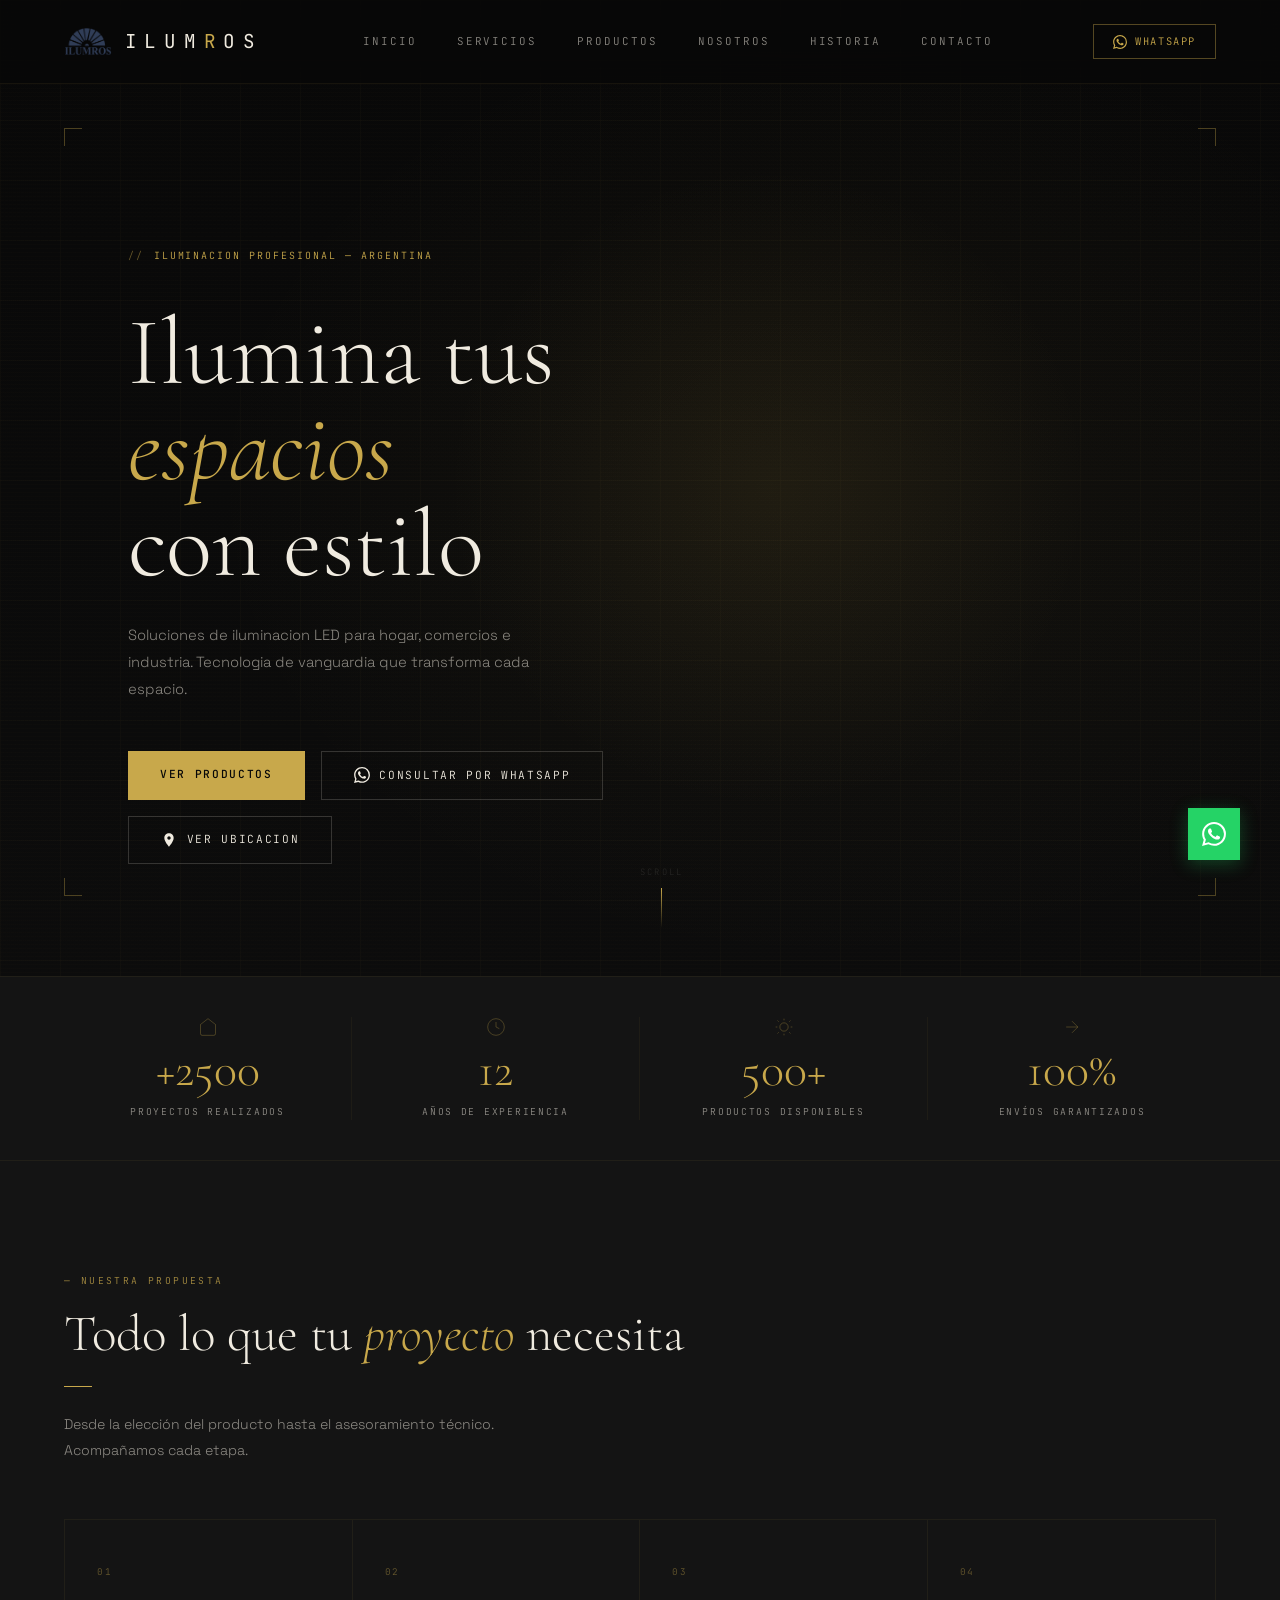
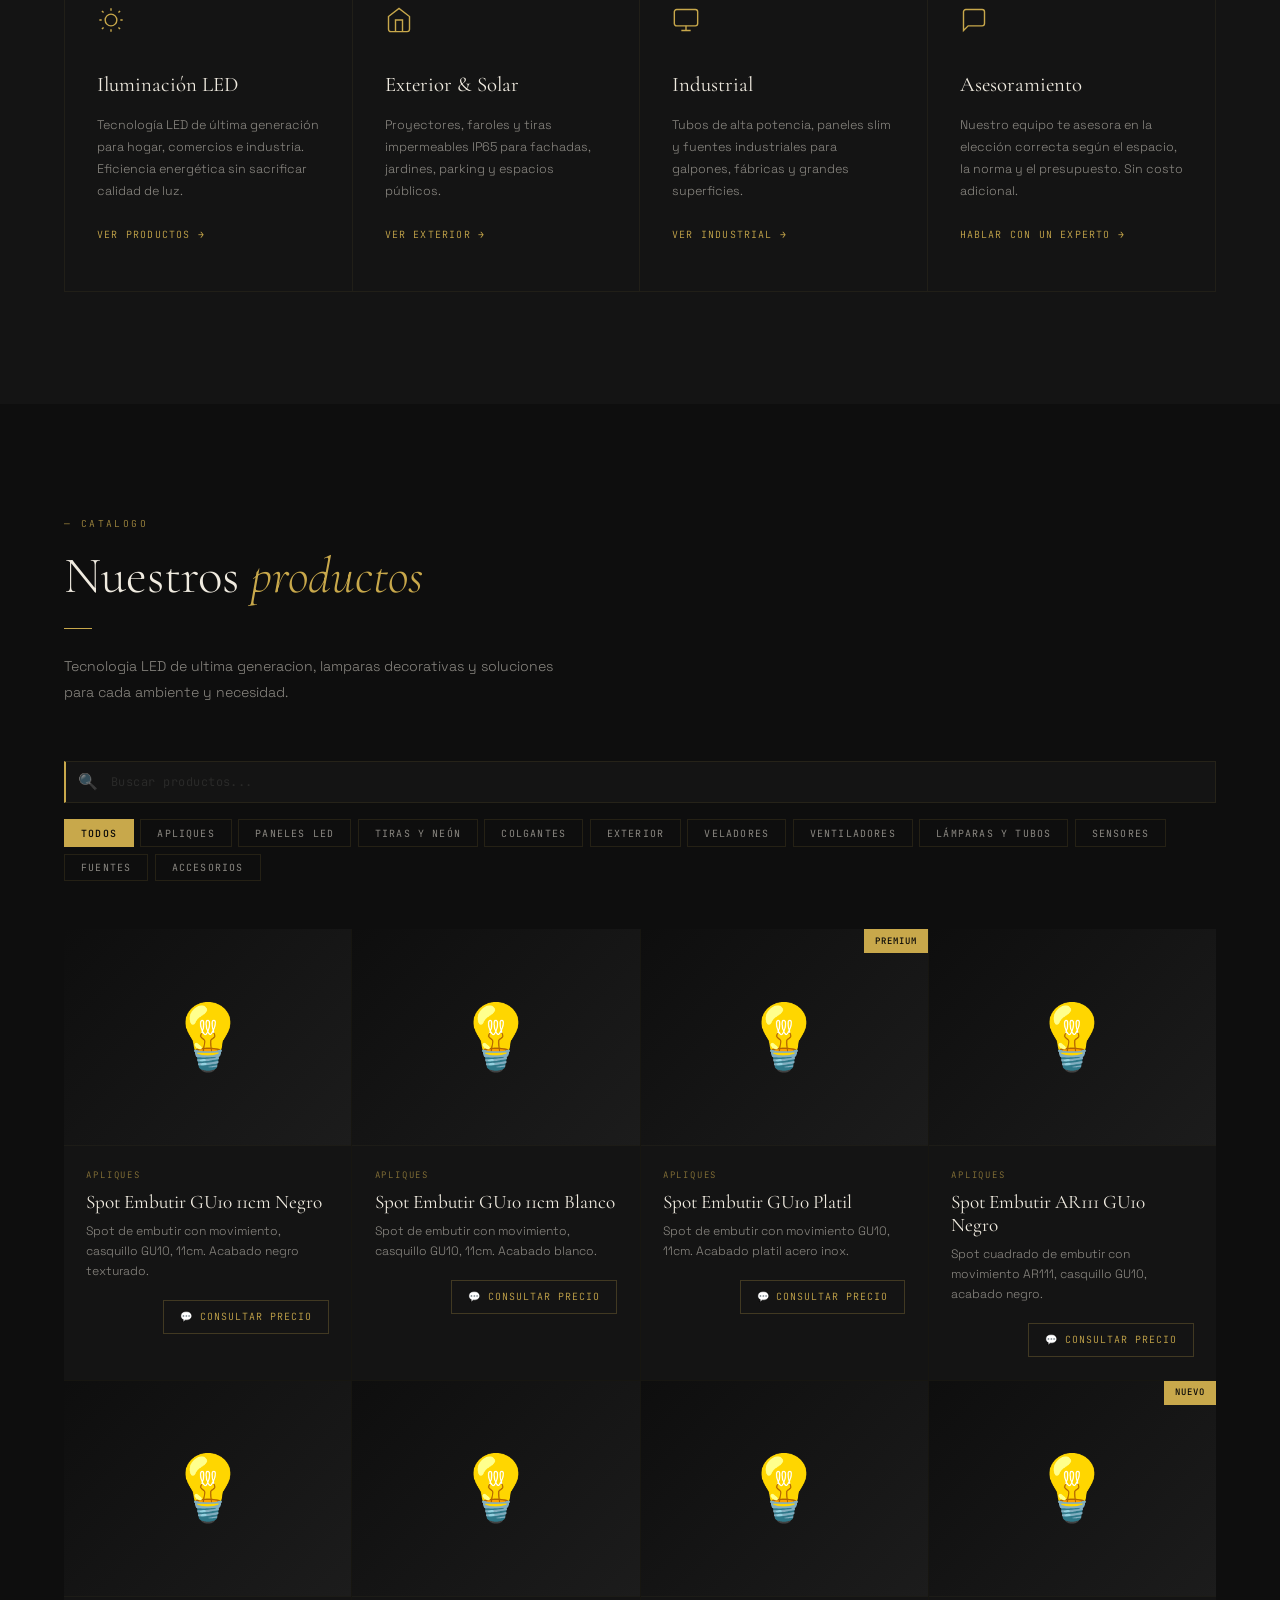
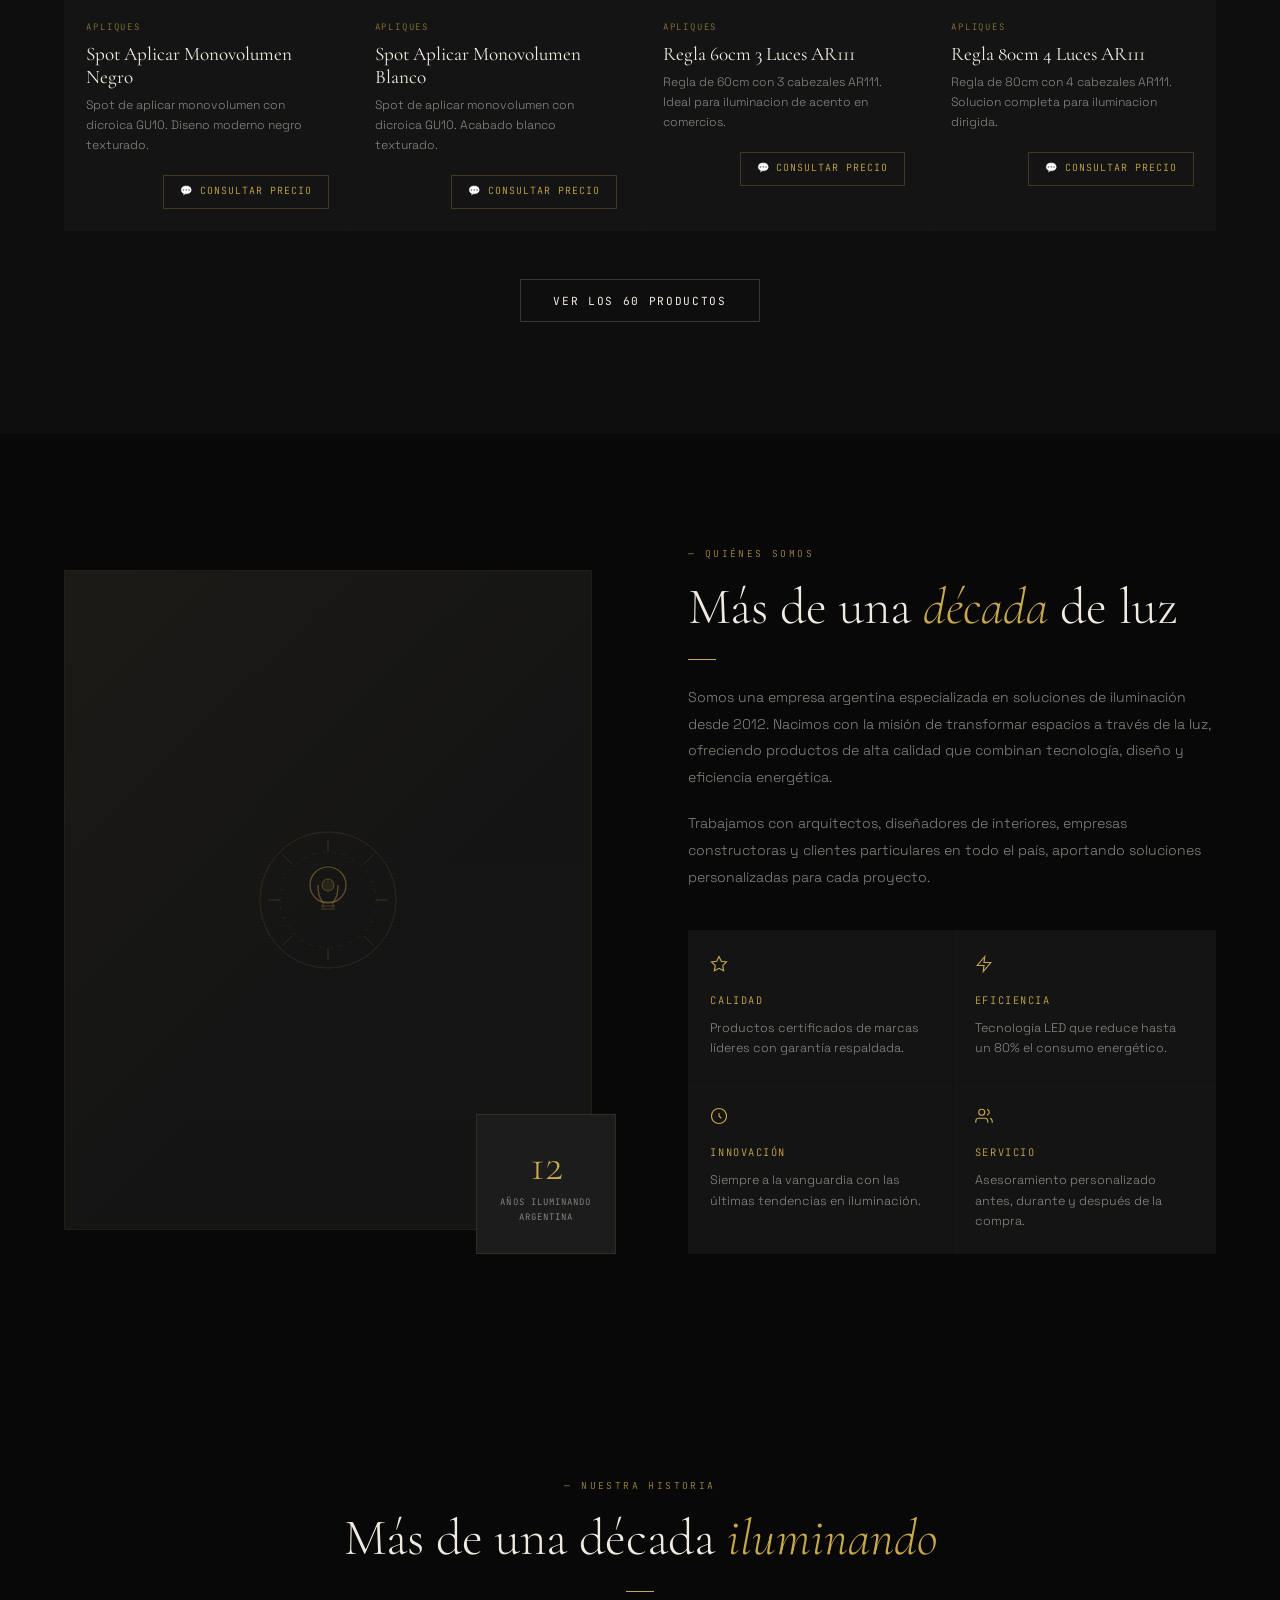
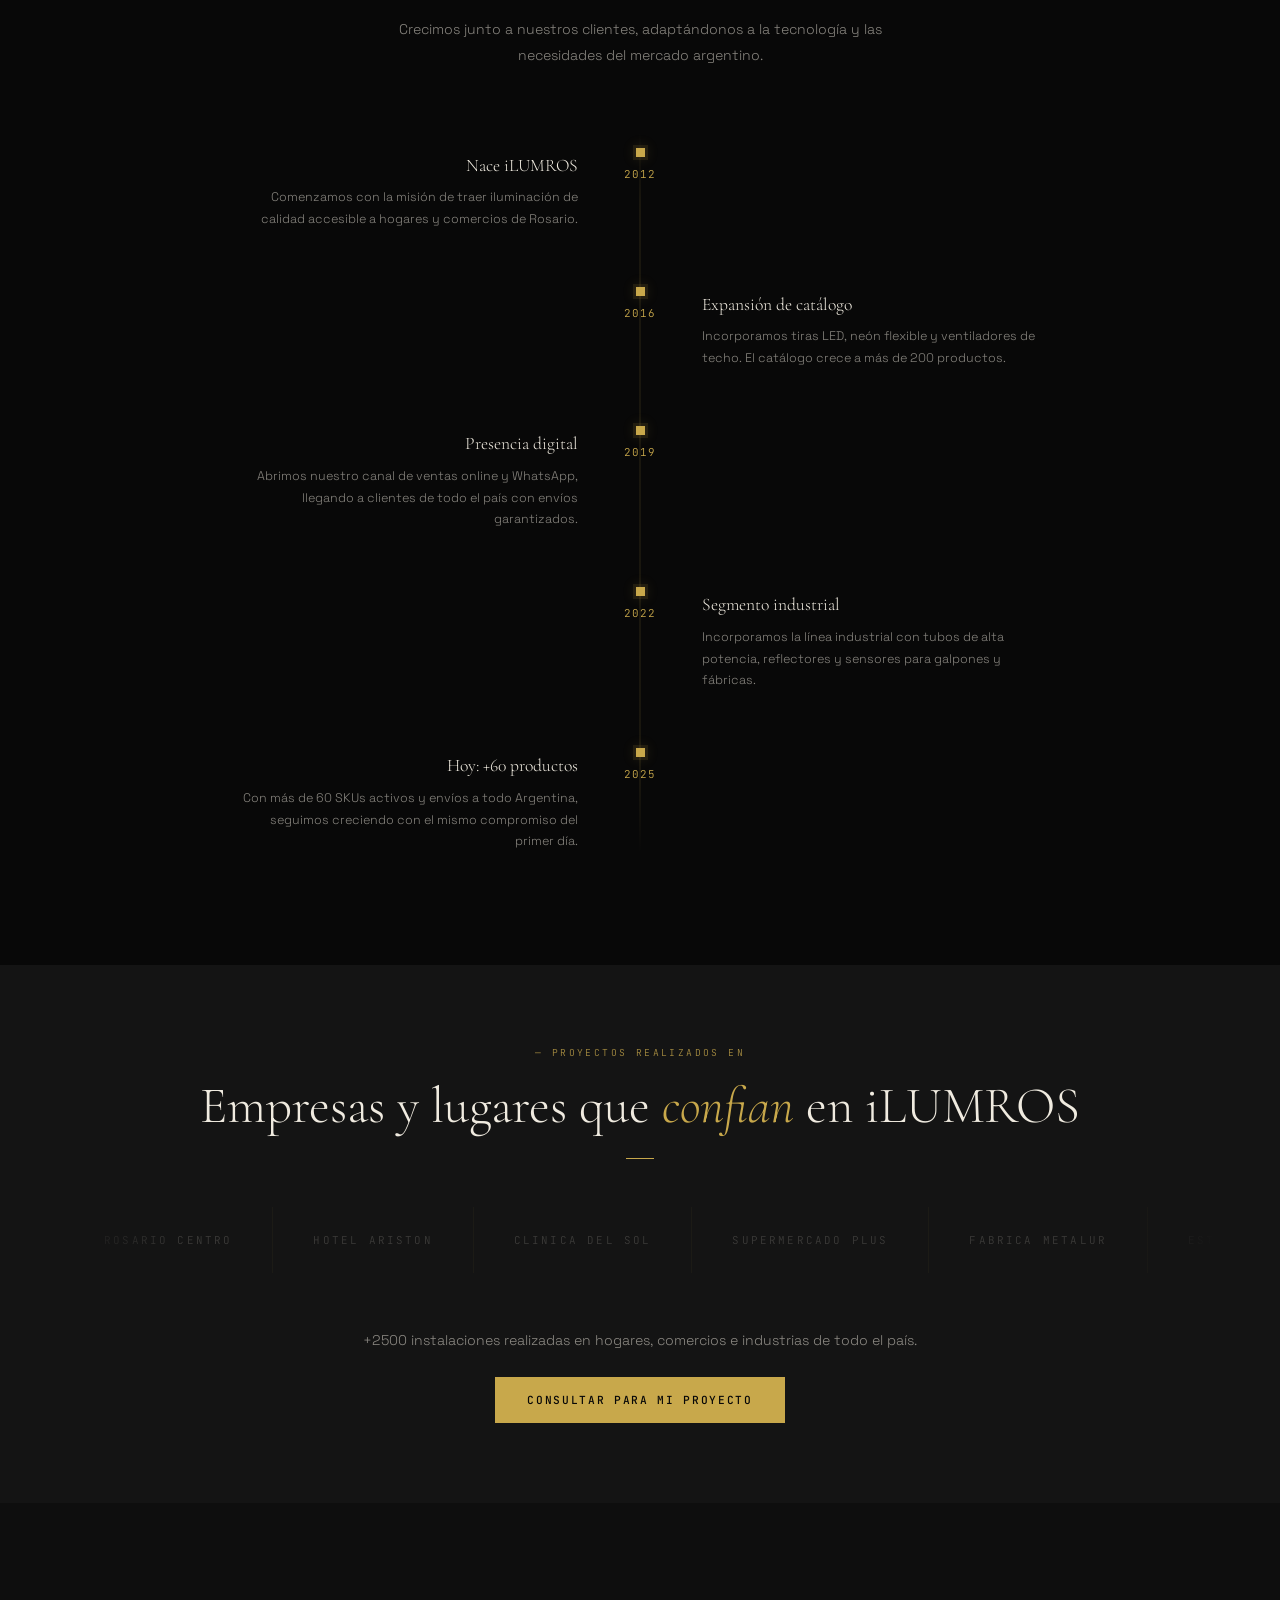
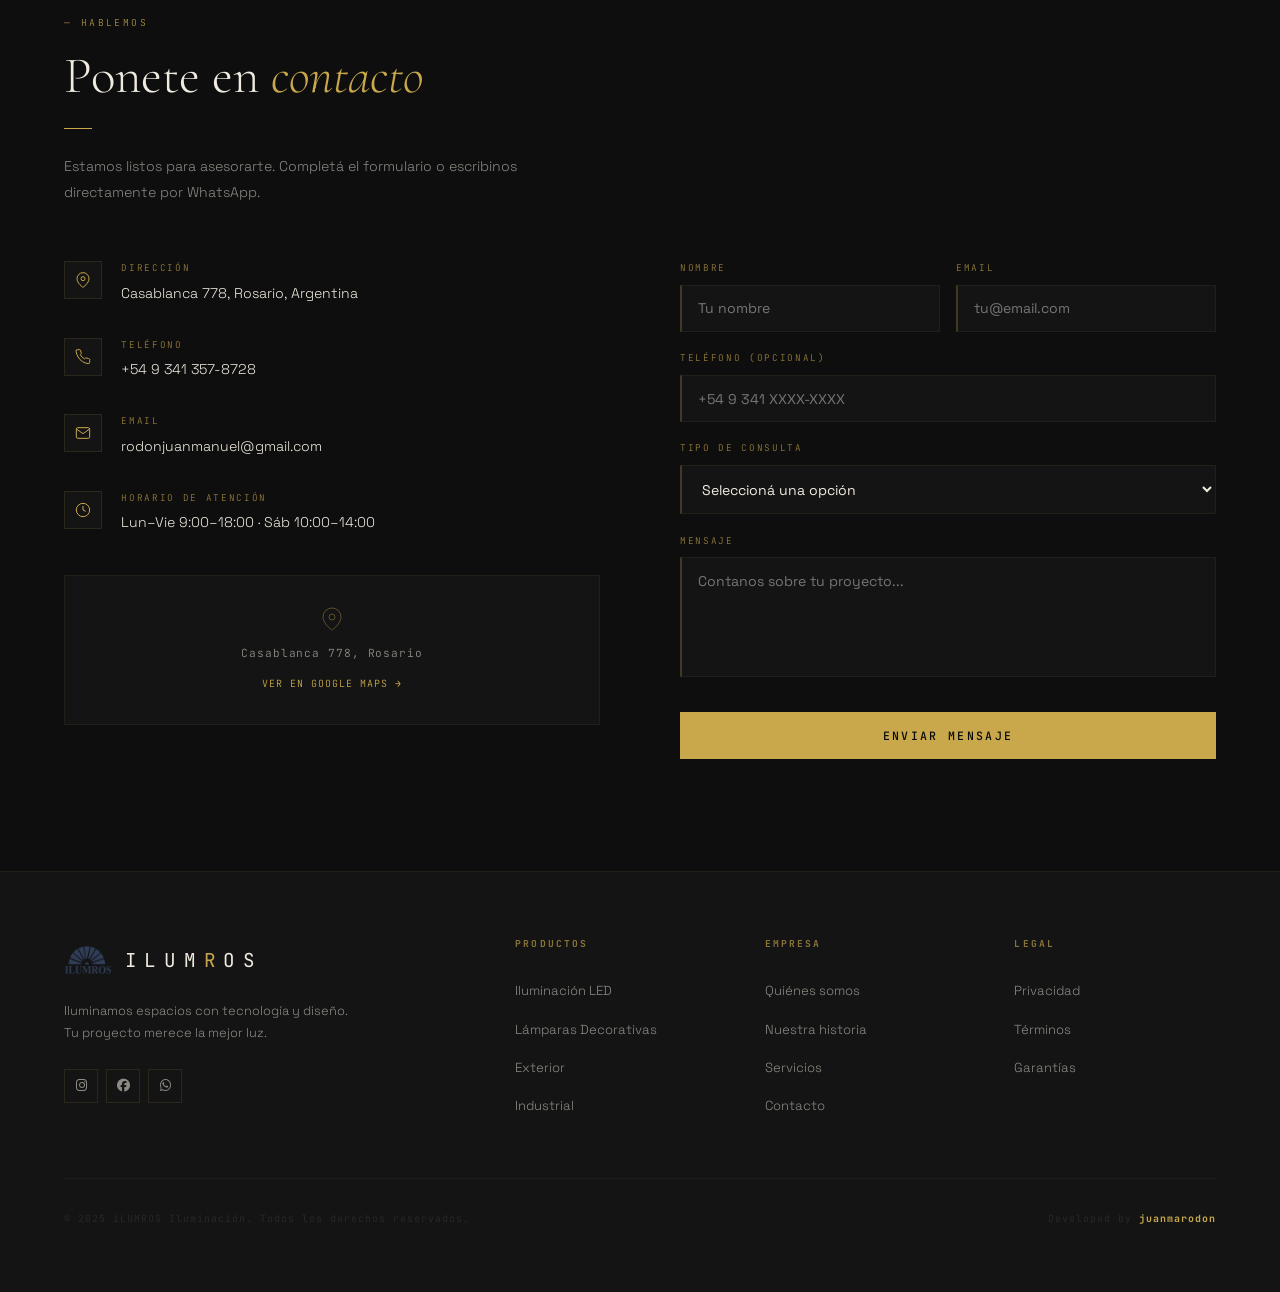
==== commit a3205083: "Add files via upload" ====
--- a/index.html
+++ b/index.html
@@ -2248,7 +2248,7 @@
     </div>
     <div class="footer-bottom">
       <div class="footer-copy">© 2025 iLUMROS Iluminación. Todos los derechos reservados.</div>
-      <div class="footer-copy">Hecho con amor en Argentina 🇦🇷</div>
+      <div class="footer-copy">Developed by <a href="https://juxnma.vercel.app/" target="_blank" rel="noopener noreferrer" style="color: var(--gold); text-decoration: none; font-weight: bold; transition: opacity 0.3s;" onmouseover="this.style.opacity='0.8'" onmouseout="this.style.opacity='1'">juanmarodon</a></div>
     </div>
   </footer>
   <!-- WA FLOAT -->
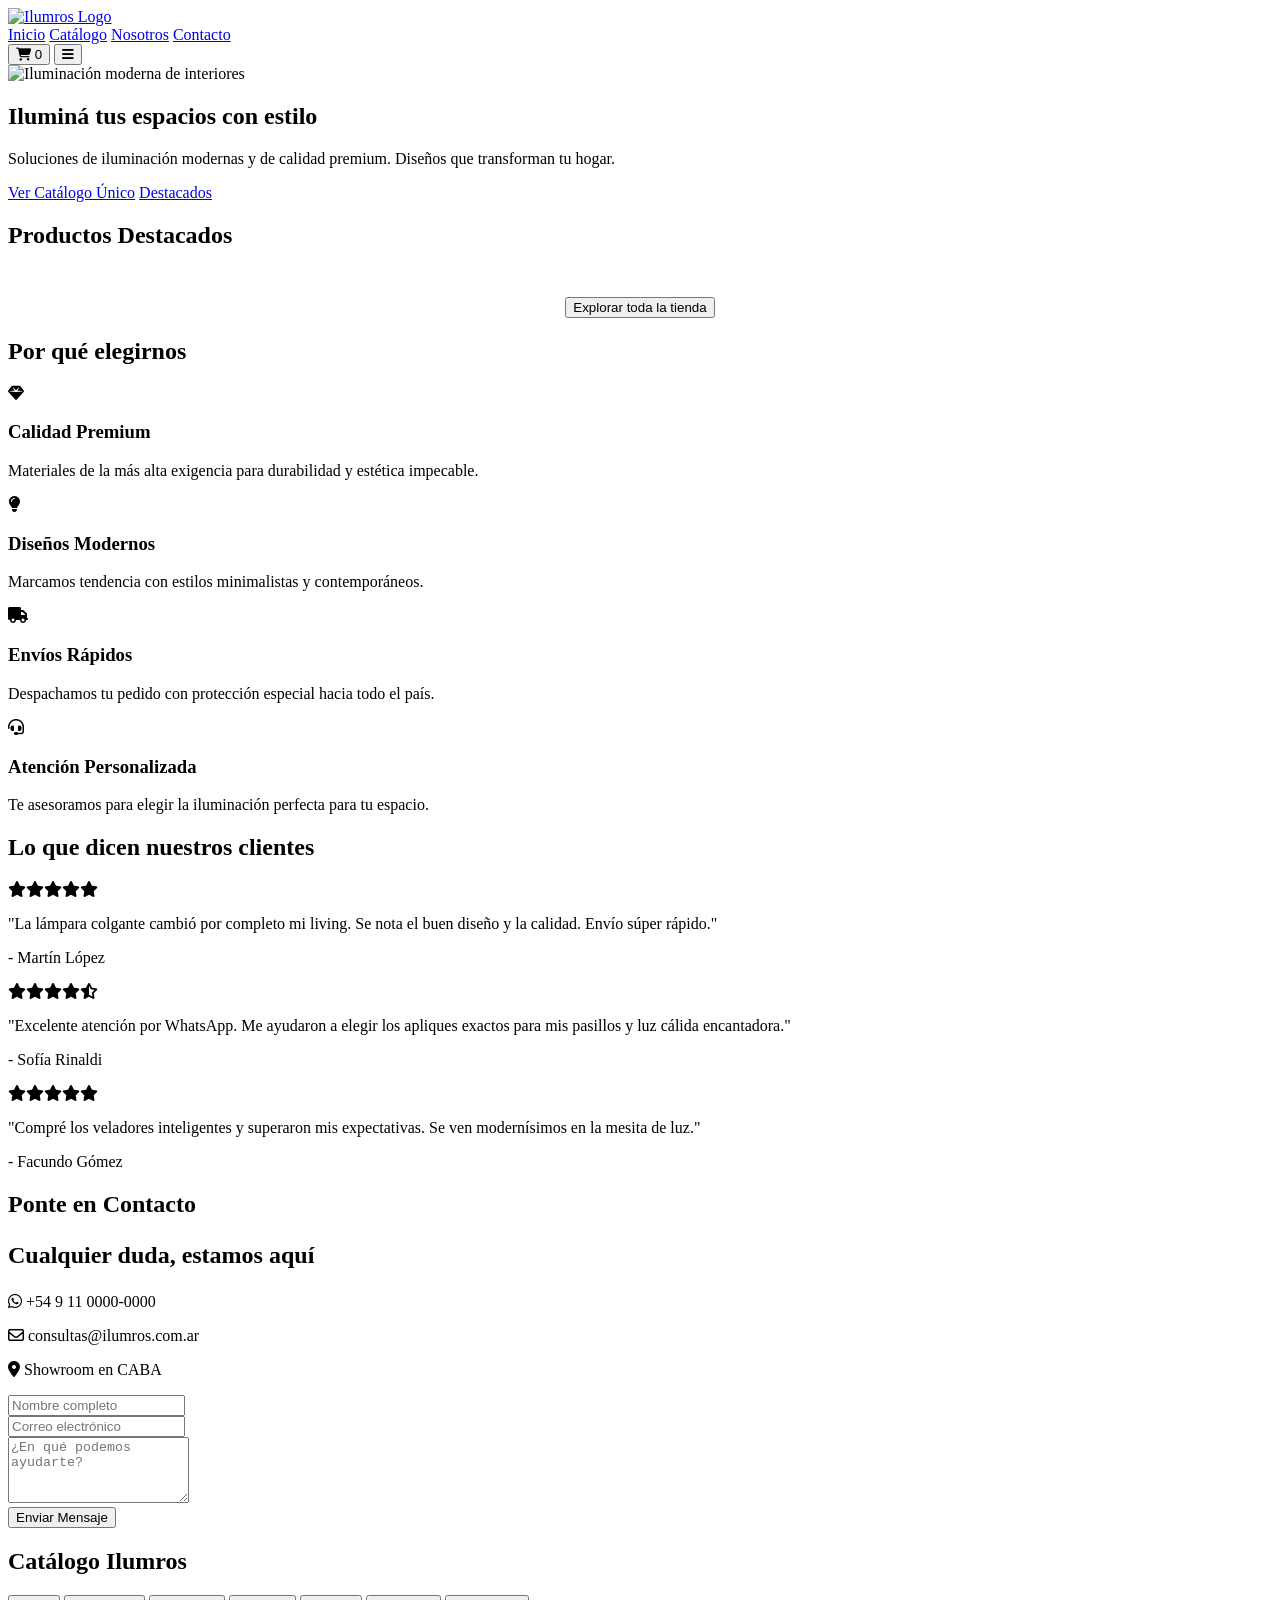
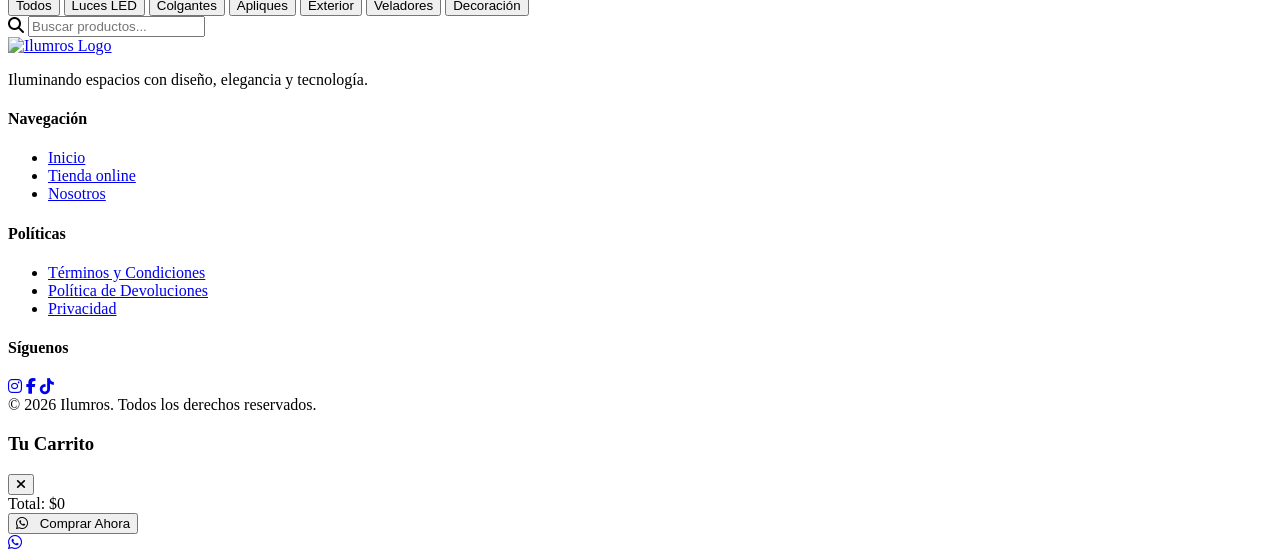
==== commit f3cd8a1b: "Add files via upload" ====
--- a/index.html
+++ b/index.html
@@ -1,2419 +1,259 @@
 <!DOCTYPE html>
 <html lang="es">
-
 <head>
-  <meta charset="UTF-8" />
-  <meta name="viewport" content="width=device-width, initial-scale=1.0" />
-  <meta name="description"
-    content="iLUMROS — Iluminación profesional LED, lámparas decorativas y soluciones de iluminación para hogar, comercios e industria. Envíos a todo el país." />
-  <title>Ilumros - Tienda Oficial</title>
-  <link rel="preconnect" href="https://fonts.googleapis.com" />
-  <link rel="preconnect" href="https://fonts.gstatic.com" crossorigin />
-  <link
-    href="https://fonts.googleapis.com/css2?family=Cormorant+Garamond:ital,wght@0,300;0,400;0,600;1,300&family=Space+Grotesk:wght@300;400;500;600&family=JetBrains+Mono:wght@300;400&display=swap"
-    rel="stylesheet" />
-  <link rel="stylesheet" href="https://cdnjs.cloudflare.com/ajax/libs/font-awesome/6.5.0/css/all.min.css">
-  <link rel="icon" href="img/ilumros.png">
-  <style>
-    *,
-    *::before,
-    *::after {
-      box-sizing: border-box;
-      margin: 0;
-      padding: 0;
-    }
-
-    :root {
-      --black: #080808;
-      --dark: #0e0e0e;
-      --dark2: #141414;
-      --dark3: #1c1c1c;
-      --gold: #c8a84b;
-      --gold-light: #e2c97e;
-      --gold-dim: rgba(200, 168, 75, 0.12);
-      --gold-glow: rgba(200, 168, 75, 0.25);
-      --white: #f0ebe0;
-      --white-dim: rgba(240, 235, 224, 0.55);
-      --white-dimmer: rgba(240, 235, 224, 0.1);
-      --font-display: 'Cormorant Garamond', Georgia, serif;
-      --font-body: 'Space Grotesk', sans-serif;
-      --font-mono: 'JetBrains Mono', monospace;
-      --radius: 0px;
-      --radius-sm: 2px;
-      --transition: 0.35s cubic-bezier(0.25, 0.46, 0.45, 0.94);
-    }
-
-    html {
-      scroll-behavior: smooth;
-    }
-
-    body {
-      background: var(--black);
-      color: var(--white);
-      font-family: var(--font-body);
-      font-weight: 300;
-      line-height: 1.7;
-      overflow-x: hidden;
-    }
-
-    ::-webkit-scrollbar {
-      width: 3px;
-    }
-
-    ::-webkit-scrollbar-track {
-      background: var(--dark);
-    }
-
-    ::-webkit-scrollbar-thumb {
-      background: var(--gold);
-    }
-
-    /* HEADER */
-    header {
-      position: fixed;
-      top: 0;
-      left: 0;
-      right: 0;
-      z-index: 1000;
-      display: flex;
-      align-items: center;
-      justify-content: space-between;
-      padding: 1.1rem 4rem;
-      background: rgba(8, 8, 8, 0.8);
-      backdrop-filter: blur(24px);
-      border-bottom: 1px solid rgba(200, 168, 75, 0.08);
-      transition: var(--transition);
-    }
-
-    header::after {
-      content: '';
-      position: absolute;
-      bottom: 0;
-      left: 0;
-      width: 0;
-      height: 1px;
-      background: linear-gradient(90deg, transparent, var(--gold), transparent);
-      transition: width 1.5s ease;
-    }
-
-    header.scrolled::after {
-      width: 100%;
-    }
-
-    header.scrolled {
-      padding: 0.8rem 4rem;
-      background: rgba(8, 8, 8, 0.97);
-    }
-
-    .logo {
-      display: flex;
-      align-items: center;
-      gap: 0.8rem;
-      text-decoration: none;
-    }
-
-    .logo-icon {
-      width: 48px;
-      height: 48px;
-    }
-
-    .logo-icon svg {
-      width: 100%;
-      height: 100%;
-    }
-
-    .logo-text {
-      font-family: var(--font-mono);
-      font-size: 1.2rem;
-      font-weight: 400;
-      letter-spacing: 0.4em;
-      color: var(--white);
-      text-transform: uppercase;
-    }
-
-    .logo-text span {
-      color: var(--gold);
-    }
-
-    nav {
-      display: flex;
-      align-items: center;
-      gap: 2.5rem;
-    }
-
-    nav a {
-      color: var(--white-dim);
-      text-decoration: none;
-      font-size: 0.68rem;
-      letter-spacing: 0.18em;
-      text-transform: uppercase;
-      font-family: var(--font-mono);
-      transition: color 0.3s;
-      position: relative;
-    }
-
-    nav a::after {
-      content: '';
-      position: absolute;
-      bottom: -4px;
-      left: 0;
-      width: 0;
-      height: 1px;
-      background: var(--gold);
-      transition: width 0.3s;
-    }
-
-    nav a:hover {
-      color: var(--gold);
-    }
-
-    nav a:hover::after {
-      width: 100%;
-    }
-
-    .btn-wa-header {
-      display: flex;
-      align-items: center;
-      gap: 0.5rem;
-      background: transparent;
-      color: var(--gold);
-      padding: 0.5rem 1.2rem;
-      border: 1px solid rgba(200, 168, 75, 0.4);
-      cursor: pointer;
-      font-family: var(--font-mono);
-      font-size: 0.65rem;
-      letter-spacing: 0.15em;
-      text-transform: uppercase;
-      text-decoration: none;
-      transition: background 0.3s, box-shadow 0.3s;
-    }
-
-    .btn-wa-header:hover {
-      background: var(--gold-dim);
-      box-shadow: 0 0 16px var(--gold-dim);
-    }
-
-    .hamburger {
-      display: none;
-      flex-direction: column;
-      gap: 5px;
-      cursor: pointer;
-      background: none;
-      border: none;
-      padding: 4px;
-    }
-
-    .hamburger span {
-      display: block;
-      width: 22px;
-      height: 1px;
-      background: var(--white);
-      transition: var(--transition);
-    }
-
-    .mobile-nav {
-      display: none;
-      position: fixed;
-      top: 0;
-      left: 0;
-      right: 0;
-      bottom: 0;
-      background: var(--black);
-      z-index: 999;
-      flex-direction: column;
-      align-items: center;
-      justify-content: center;
-      gap: 2.5rem;
-    }
-
-    .mobile-nav.open {
-      display: flex;
-    }
-
-    .mobile-nav a {
-      font-family: var(--font-mono);
-      font-size: 1rem;
-      color: var(--white);
-      text-decoration: none;
-      letter-spacing: 0.3em;
-      text-transform: uppercase;
-      transition: color 0.3s;
-    }
-
-    .mobile-nav a:hover {
-      color: var(--gold);
-    }
-
-    .mobile-nav-close {
-      position: absolute;
-      top: 1.5rem;
-      right: 2rem;
-      background: none;
-      border: none;
-      color: var(--white);
-      font-size: 1.5rem;
-      cursor: pointer;
-      font-family: var(--font-mono);
-    }
-
-    /* HERO */
-    #inicio {
-      min-height: 100vh;
-      display: flex;
-      align-items: center;
-      position: relative;
-      overflow: hidden;
-    }
-
-    .hero-bg {
-      position: absolute;
-      inset: 0;
-      background: radial-gradient(ellipse 70% 70% at 65% 50%, rgba(200, 168, 75, 0.05) 0%, transparent 70%), linear-gradient(180deg, #080808 0%, #0c0c0c 100%);
-    }
-
-    .hero-lines {
-      position: absolute;
-      inset: 0;
-      background-image: linear-gradient(rgba(200, 168, 75, 0.025) 1px, transparent 1px), linear-gradient(90deg, rgba(200, 168, 75, 0.025) 1px, transparent 1px);
-      background-size: 60px 60px;
-    }
-
-    .hero-scan {
-      position: absolute;
-      inset: 0;
-      background: repeating-linear-gradient(0deg, transparent, transparent 3px, rgba(200, 168, 75, 0.012) 3px, rgba(200, 168, 75, 0.012) 4px);
-      pointer-events: none;
-    }
-
-    .hero-glow {
-      position: absolute;
-      width: 700px;
-      height: 700px;
-      border-radius: 50%;
-      background: radial-gradient(circle, rgba(200, 168, 75, 0.07) 0%, transparent 65%);
-      top: 50%;
-      left: 60%;
-      transform: translate(-50%, -50%);
-      animation: glowPulse 6s ease-in-out infinite;
-    }
-
-    @keyframes glowPulse {
-
-      0%,
-      100% {
-        opacity: 1;
-        transform: translate(-50%, -50%) scale(1);
-      }
-
-      50% {
-        opacity: 0.5;
-        transform: translate(-50%, -50%) scale(1.15);
-      }
-    }
-
-    .hero-corner {
-      position: absolute;
-      width: 18px;
-      height: 18px;
-      border-color: rgba(200, 168, 75, 0.35);
-      border-style: solid;
-    }
-
-    .hero-corner.tl {
-      top: 8rem;
-      left: 4rem;
-      border-width: 1px 0 0 1px;
-    }
-
-    .hero-corner.tr {
-      top: 8rem;
-      right: 4rem;
-      border-width: 1px 1px 0 0;
-    }
-
-    .hero-corner.bl {
-      bottom: 5rem;
-      left: 4rem;
-      border-width: 0 0 1px 1px;
-    }
-
-    .hero-corner.br {
-      bottom: 5rem;
-      right: 4rem;
-      border-width: 0 1px 1px 0;
-    }
-
-    .hero-content {
-      position: relative;
-      z-index: 2;
-      max-width: 820px;
-      padding: 0 4rem;
-      padding-top: 8rem;
-    }
-
-    .hero-tag {
-      display: inline-flex;
-      align-items: center;
-      gap: 0.6rem;
-      font-family: var(--font-mono);
-      font-size: 0.62rem;
-      letter-spacing: 0.2em;
-      text-transform: uppercase;
-      color: var(--gold);
-      margin-bottom: 2.5rem;
-      animation: fadeUp 0.8s 0.2s both;
-      opacity: 0.85;
-    }
-
-    .hero-tag::before {
-      content: '//';
-      opacity: 0.5;
-    }
-
-    .hero-title {
-      font-family: var(--font-display);
-      font-size: clamp(3.8rem, 7.5vw, 7.5rem);
-      font-weight: 300;
-      line-height: 1.0;
-      margin-bottom: 1.8rem;
-      animation: fadeUp 0.8s 0.4s both;
-    }
-
-    .hero-title em {
-      font-style: italic;
-      color: var(--gold);
-      display: block;
-    }
-
-    .hero-subtitle {
-      font-size: 0.92rem;
-      color: var(--white-dim);
-      max-width: 440px;
-      margin-bottom: 3rem;
-      line-height: 1.85;
-      animation: fadeUp 0.8s 0.6s both;
-    }
-
-    .hero-ctas {
-      display: flex;
-      gap: 1rem;
-      flex-wrap: wrap;
-      animation: fadeUp 0.8s 0.8s both;
-    }
-
-    .btn-primary {
-      padding: 0.85rem 2rem;
-      background: var(--gold);
-      color: #080808;
-      border: none;
-      cursor: pointer;
-      font-family: var(--font-mono);
-      font-size: 0.7rem;
-      font-weight: 500;
-      letter-spacing: 0.15em;
-      text-transform: uppercase;
-      text-decoration: none;
-      transition: background 0.3s, box-shadow 0.3s;
-      display: inline-block;
-    }
-
-    .btn-primary:hover {
-      background: var(--gold-light);
-      box-shadow: 0 6px 28px rgba(200, 168, 75, 0.35);
-    }
-
-    .btn-outline {
-      padding: 0.85rem 2rem;
-      background: transparent;
-      color: var(--white);
-      border: 1px solid rgba(240, 235, 224, 0.18);
-      cursor: pointer;
-      font-family: var(--font-mono);
-      font-size: 0.7rem;
-      letter-spacing: 0.15em;
-      text-transform: uppercase;
-      text-decoration: none;
-      transition: border-color 0.3s, color 0.3s, box-shadow 0.3s;
-      display: flex;
-      align-items: center;
-      gap: 0.6rem;
-    }
-
-    .btn-outline:hover {
-      border-color: var(--gold);
-      color: var(--gold);
-      box-shadow: 0 0 16px var(--gold-dim);
-    }
-
-    .hero-scroll {
-      position: absolute;
-      bottom: 3rem;
-      left: 50%;
-      transform: translateX(-50%);
-      display: flex;
-      flex-direction: column;
-      align-items: center;
-      gap: 0.5rem;
-      animation: fadeUp 0.8s 1.2s both;
-    }
-
-    .hero-scroll span {
-      font-family: var(--font-mono);
-      font-size: 0.55rem;
-      letter-spacing: 0.25em;
-      text-transform: uppercase;
-      color: var(--white-dimmer);
-    }
-
-    .scroll-line {
-      width: 1px;
-      height: 40px;
-      background: linear-gradient(to bottom, var(--gold), transparent);
-      animation: scrollDown 2s ease-in-out infinite;
-    }
-
-    @keyframes scrollDown {
-      0% {
-        transform: scaleY(0);
-        transform-origin: top;
-      }
-
-      50% {
-        transform: scaleY(1);
-        transform-origin: top;
-      }
-
-      51% {
-        transform: scaleY(1);
-        transform-origin: bottom;
-      }
-
-      100% {
-        transform: scaleY(0);
-        transform-origin: bottom;
-      }
-    }
-
-    /* SECTIONS */
-    section {
-      padding: 7rem 4rem;
-    }
-
-    .section-tag {
-      font-family: var(--font-mono);
-      font-size: 0.6rem;
-      letter-spacing: 0.25em;
-      text-transform: uppercase;
-      color: var(--gold);
-      margin-bottom: 1rem;
-      opacity: 0.8;
-    }
-
-    .section-tag::before {
-      content: '— ';
-    }
-
-    .section-title {
-      font-family: var(--font-display);
-      font-size: clamp(2.4rem, 4vw, 3.8rem);
-      font-weight: 300;
-      line-height: 1.1;
-      margin-bottom: 1.5rem;
-    }
-
-    .section-title em {
-      font-style: italic;
-      color: var(--gold);
-    }
-
-    .section-subtitle {
-      color: var(--white-dim);
-      max-width: 520px;
-      font-size: 0.88rem;
-      margin-bottom: 3.5rem;
-      line-height: 1.85;
-    }
-
-    .divider {
-      width: 28px;
-      height: 1px;
-      background: var(--gold);
-      margin: 1.5rem 0;
-    }
-
-    /* STATS */
-    .stats-bar {
-      background: var(--dark2);
-      border-top: 1px solid rgba(200, 168, 75, 0.07);
-      border-bottom: 1px solid rgba(200, 168, 75, 0.07);
-      padding: 2.5rem 4rem;
-      display: grid;
-      grid-template-columns: repeat(4, 1fr);
-    }
-
-    .stat-item {
-      text-align: center;
-      padding: 0 2rem;
-      border-right: 1px solid rgba(200, 168, 75, 0.06);
-      display: flex;
-      flex-direction: column;
-      align-items: center;
-    }
-
-    .stat-item:last-child {
-      border-right: none;
-    }
-
-    .stat-number {
-      font-family: var(--font-display);
-      font-size: 3rem;
-      font-weight: 300;
-      color: var(--gold);
-      display: block;
-      line-height: 1;
-    }
-
-    .stat-label {
-      font-family: var(--font-mono);
-      font-size: 0.6rem;
-      letter-spacing: 0.18em;
-      text-transform: uppercase;
-      color: var(--white-dim);
-      margin-top: 0.6rem;
-    }
-
-    /* PRODUCTS */
-    #productos {
-      background: var(--dark);
-    }
-
-    .search-filter-bar {
-      display: flex;
-      gap: 1rem;
-      flex-wrap: wrap;
-      margin-bottom: 3rem;
-      align-items: center;
-    }
-
-    .search-box {
-      flex: 1;
-      min-width: 220px;
-      position: relative;
-    }
-
-    .search-box input {
-      width: 100%;
-      background: var(--dark2);
-      border: 1px solid rgba(200, 168, 75, 0.1);
-      border-left: 2px solid var(--gold);
-      color: var(--white);
-      padding: 0.75rem 1rem 0.75rem 2.8rem;
-      font-family: var(--font-mono);
-      font-size: 0.75rem;
-      letter-spacing: 0.04em;
-      outline: none;
-      transition: box-shadow 0.3s;
-    }
-
-    .search-box input:focus {
-      box-shadow: 0 0 0 1px var(--gold-dim);
-    }
-
-    .search-box input::placeholder {
-      color: var(--white-dimmer);
-    }
-
-    .search-icon {
-      position: absolute;
-      left: 0.9rem;
-      top: 50%;
-      transform: translateY(-50%);
-      color: var(--gold);
-      opacity: 0.5;
-    }
-
-    .filter-chips {
-      display: flex;
-      gap: 0.4rem;
-      flex-wrap: wrap;
-    }
-
-    .chip {
-      padding: 0.4rem 1rem;
-      border: 1px solid rgba(200, 168, 75, 0.12);
-      background: transparent;
-      color: var(--white-dim);
-      font-family: var(--font-mono);
-      font-size: 0.62rem;
-      letter-spacing: 0.12em;
-      text-transform: uppercase;
-      cursor: pointer;
-      transition: all 0.25s;
-    }
-
-    .chip:hover {
-      border-color: rgba(200, 168, 75, 0.35);
-      color: var(--white);
-    }
-
-    .chip.active {
-      background: var(--gold);
-      color: #080808;
-      border-color: var(--gold);
-      font-weight: 500;
-    }
-
-    .products-grid {
-      display: grid;
-      grid-template-columns: repeat(auto-fill, minmax(270px, 1fr));
-      gap: 1px;
-      background: rgba(200, 168, 75, 0.05);
-      opacity: 1 !important;
-      transform: none !important;
-    }
-
-    .product-card {
-      background: var(--dark2);
-      overflow: hidden;
-      transition: transform 0.35s, box-shadow 0.35s;
-      position: relative;
-    }
-
-    .product-card::before {
-      content: '';
-      position: absolute;
-      top: 0;
-      left: 0;
-      right: 0;
-      height: 2px;
-      background: linear-gradient(90deg, transparent, var(--gold), transparent);
-      transform: scaleX(0);
-      transition: transform 0.4s;
-      z-index: 1;
-    }
-
-    .product-card:hover::before {
-      transform: scaleX(1);
-    }
-
-    .product-card:hover {
-      transform: translateY(-4px);
-      box-shadow: 0 20px 50px rgba(0, 0, 0, 0.7), 0 0 0 1px rgba(200, 168, 75, 0.12);
-      z-index: 1;
-    }
-
-    .product-img {
-      position: relative;
-      aspect-ratio: 4/3;
-      overflow: hidden;
-      background: var(--dark3);
-    }
-
-    .product-img-inner {
-      width: 100%;
-      height: 100%;
-      display: flex;
-      align-items: center;
-      justify-content: center;
-      font-size: 4rem;
-      background: linear-gradient(135deg, #0e0e0e, #1c1c1c);
-      transition: transform 0.5s;
-    }
-
-    .product-card:hover .product-img-inner {
-      transform: scale(1.06);
-    }
-
-    .product-badge {
-      position: absolute;
-      top: 0;
-      right: 0;
-      background: var(--gold);
-      color: #080808;
-      font-family: var(--font-mono);
-      font-size: 0.56rem;
-      letter-spacing: 0.1em;
-      text-transform: uppercase;
-      padding: 0.28rem 0.7rem;
-      font-weight: 500;
-    }
-
-    .product-info {
-      padding: 1.4rem;
-      border-top: 1px solid rgba(200, 168, 75, 0.05);
-    }
-
-    .product-category {
-      font-family: var(--font-mono);
-      font-size: 0.56rem;
-      letter-spacing: 0.2em;
-      text-transform: uppercase;
-      color: var(--gold);
-      margin-bottom: 0.5rem;
-      opacity: 0.65;
-    }
-
-    .product-name {
-      font-family: var(--font-display);
-      font-size: 1.2rem;
-      font-weight: 400;
-      margin-bottom: 0.4rem;
-      color: var(--white);
-      line-height: 1.2;
-    }
-
-    .product-desc {
-      font-size: 0.76rem;
-      color: var(--white-dim);
-      margin-bottom: 1.2rem;
-      line-height: 1.65;
-    }
-
-    .product-footer {
-      display: flex;
-      align-items: center;
-      justify-content: flex-end;
-    }
-
-    .btn-wa-product {
-      display: flex;
-      align-items: center;
-      gap: 0.4rem;
-      background: transparent;
-      color: var(--gold);
-      border: 1px solid rgba(200, 168, 75, 0.25);
-      cursor: pointer;
-      padding: 0.48rem 1rem;
-      font-family: var(--font-mono);
-      font-size: 0.62rem;
-      letter-spacing: 0.1em;
-      text-transform: uppercase;
-      text-decoration: none;
-      transition: all 0.25s;
-    }
-
-    .btn-wa-product:hover {
-      background: var(--gold);
-      color: #080808;
-      border-color: var(--gold);
-    }
-
-    .no-results {
-      grid-column: 1/-1;
-      text-align: center;
-      padding: 4rem;
-      color: var(--white-dim);
-      font-family: var(--font-mono);
-      font-size: 0.78rem;
-      letter-spacing: 0.1em;
-    }
-
-    /* NOSOTROS */
-    #nosotros {
-      display: grid;
-      grid-template-columns: 1fr 1fr;
-      gap: 6rem;
-      align-items: center;
-    }
-
-    .nosotros-visual {
-      position: relative;
-    }
-
-    .nosotros-main-img {
-      width: 100%;
-      aspect-ratio: 4/5;
-      background: var(--dark2);
-      border: 1px solid rgba(200, 168, 75, 0.07);
-      display: flex;
-      align-items: center;
-      justify-content: center;
-      font-size: 8rem;
-      position: relative;
-      overflow: hidden;
-    }
-
-    .nosotros-main-img::before {
-      content: '';
-      position: absolute;
-      inset: 0;
-      background: linear-gradient(135deg, rgba(200, 168, 75, 0.04) 0%, transparent 60%);
-    }
-
-    .nosotros-main-img::after {
-      content: '';
-      position: absolute;
-      inset: 0;
-      background-image: repeating-linear-gradient(0deg, transparent, transparent 3px, rgba(200, 168, 75, 0.015) 3px, rgba(200, 168, 75, 0.015) 4px);
-      pointer-events: none;
-    }
-
-    .nosotros-accent {
-      position: absolute;
-      bottom: -1.5rem;
-      right: -1.5rem;
-      width: 140px;
-      height: 140px;
-      background: var(--dark3);
-      border: 1px solid rgba(200, 168, 75, 0.12);
-      display: flex;
-      align-items: center;
-      justify-content: center;
-      flex-direction: column;
-      text-align: center;
-      padding: 1rem;
-    }
-
-    .nosotros-accent-num {
-      font-family: var(--font-display);
-      font-size: 2.8rem;
-      color: var(--gold);
-      line-height: 1;
-    }
-
-    .nosotros-accent-text {
-      font-family: var(--font-mono);
-      font-size: 0.56rem;
-      letter-spacing: 0.12em;
-      text-transform: uppercase;
-      color: var(--white-dim);
-      margin-top: 0.4rem;
-    }
-
-    .valores-grid {
-      display: grid;
-      grid-template-columns: 1fr 1fr;
-      gap: 1px;
-      background: rgba(200, 168, 75, 0.05);
-      margin-top: 2.5rem;
-    }
-
-    .valor-item {
-      padding: 1.4rem;
-      background: var(--dark2);
-      transition: background 0.3s;
-    }
-
-    .valor-item:hover {
-      background: var(--dark3);
-    }
-
-    .valor-icon {
-      font-size: 1.1rem;
-      margin-bottom: 0.6rem;
-      display: block;
-    }
-
-    .valor-title {
-      font-family: var(--font-mono);
-      font-size: 0.65rem;
-      letter-spacing: 0.15em;
-      text-transform: uppercase;
-      color: var(--gold);
-      margin-bottom: 0.5rem;
-    }
-
-    .valor-text {
-      font-size: 0.78rem;
-      color: var(--white-dim);
-      line-height: 1.65;
-    }
-
-    /* SERVICIOS */
-    #servicios {
-      background: var(--dark2);
-    }
-
-    .servicios-grid {
-      display: grid;
-      grid-template-columns: repeat(4, 1fr);
-      border: 1px solid rgba(200, 168, 75, 0.07);
-    }
-
-    .servicio-card {
-      padding: 2.8rem 2rem;
-      border-right: 1px solid rgba(200, 168, 75, 0.07);
-      position: relative;
-      overflow: hidden;
-      transition: background 0.3s;
-    }
-
-    .servicio-card:last-child {
-      border-right: none;
-    }
-
-    .servicio-card::after {
-      content: '';
-      position: absolute;
-      bottom: 0;
-      left: 0;
-      right: 0;
-      height: 2px;
-      background: var(--gold);
-      transform: scaleX(0);
-      transform-origin: left;
-      transition: transform 0.4s;
-    }
-
-    .servicio-card:hover {
-      background: var(--dark3);
-    }
-
-    .servicio-card:hover::after {
-      transform: scaleX(1);
-    }
-
-    .servicio-num {
-      font-family: var(--font-mono);
-      font-size: 0.58rem;
-      color: var(--gold);
-      opacity: 0.45;
-      letter-spacing: 0.2em;
-      display: block;
-      margin-bottom: 1.5rem;
-    }
-
-    .servicio-icon {
-      font-size: 1.6rem;
-      margin-bottom: 1.2rem;
-      display: block;
-    }
-
-    .servicio-title {
-      font-family: var(--font-display);
-      font-size: 1.3rem;
-      font-weight: 400;
-      margin-bottom: 0.8rem;
-      color: var(--white);
-    }
-
-    .servicio-text {
-      font-size: 0.78rem;
-      color: var(--white-dim);
-      line-height: 1.75;
-    }
-
-    .servicio-link {
-      display: inline-flex;
-      align-items: center;
-      gap: 0.4rem;
-      color: var(--gold);
-      font-family: var(--font-mono);
-      font-size: 0.62rem;
-      letter-spacing: 0.12em;
-      text-transform: uppercase;
-      text-decoration: none;
-      margin-top: 1.5rem;
-      transition: gap 0.3s;
-    }
-
-    .servicio-link:hover {
-      gap: 0.8rem;
-    }
-
-    /* CONTACTO */
-    #contacto {
-      background: var(--dark);
-    }
-
-    .contacto-grid {
-      display: grid;
-      grid-template-columns: 1fr 1fr;
-      gap: 5rem;
-      align-items: start;
-    }
-
-    .contacto-item {
-      display: flex;
-      gap: 1.2rem;
-      align-items: flex-start;
-      margin-bottom: 2rem;
-    }
-
-    .contacto-item-icon {
-      width: 38px;
-      height: 38px;
-      flex-shrink: 0;
-      background: var(--dark2);
-      border: 1px solid rgba(200, 168, 75, 0.12);
-      display: flex;
-      align-items: center;
-      justify-content: center;
-      font-size: 0.95rem;
-    }
-
-    .contacto-item-label {
-      font-family: var(--font-mono);
-      font-size: 0.58rem;
-      letter-spacing: 0.18em;
-      text-transform: uppercase;
-      color: var(--gold);
-      margin-bottom: 0.3rem;
-      opacity: 0.7;
-    }
-
-    .contacto-item-value {
-      font-size: 0.88rem;
-      color: var(--white);
-    }
-
-    .map-placeholder {
-      width: 100%;
-      height: 150px;
-      background: var(--dark2);
-      border: 1px solid rgba(200, 168, 75, 0.07);
-      display: flex;
-      align-items: center;
-      justify-content: center;
-      flex-direction: column;
-      gap: 0.8rem;
-      margin-top: 2.5rem;
-      font-family: var(--font-mono);
-      font-size: 0.7rem;
-      color: var(--white-dim);
-      letter-spacing: 0.08em;
-    }
-
-    .form-group {
-      margin-bottom: 1.2rem;
-    }
-
-    .form-group label {
-      display: block;
-      font-family: var(--font-mono);
-      font-size: 0.58rem;
-      letter-spacing: 0.18em;
-      text-transform: uppercase;
-      color: var(--gold);
-      margin-bottom: 0.5rem;
-      opacity: 0.7;
-    }
-
-    .form-group input,
-    .form-group textarea,
-    .form-group select {
-      width: 100%;
-      background: var(--dark2);
-      border: 1px solid rgba(200, 168, 75, 0.08);
-      border-left: 2px solid rgba(200, 168, 75, 0.25);
-      color: var(--white);
-      padding: 0.85rem 1rem;
-      font-family: var(--font-body);
-      font-size: 0.88rem;
-      outline: none;
-      transition: border-color 0.3s, box-shadow 0.3s;
-      resize: none;
-    }
-
-    .form-group input:focus,
-    .form-group textarea:focus,
-    .form-group select:focus {
-      border-left-color: var(--gold);
-      box-shadow: 0 0 0 1px rgba(200, 168, 75, 0.07);
-    }
-
-    .form-group select option {
-      background: var(--dark2);
-    }
-
-    .form-row {
-      display: grid;
-      grid-template-columns: 1fr 1fr;
-      gap: 1rem;
-    }
-
-    .btn-submit {
-      width: 100%;
-      padding: 1rem;
-      background: var(--gold);
-      color: #080808;
-      border: none;
-      cursor: pointer;
-      font-family: var(--font-mono);
-      font-size: 0.72rem;
-      font-weight: 500;
-      letter-spacing: 0.2em;
-      text-transform: uppercase;
-      transition: background 0.3s, box-shadow 0.3s;
-      margin-top: 0.5rem;
-    }
-
-    .btn-submit:hover {
-      background: var(--gold-light);
-      box-shadow: 0 6px 24px rgba(200, 168, 75, 0.3);
-    }
-
-    .form-success {
-      display: none;
-      padding: 2rem;
-      text-align: center;
-      border: 1px solid rgba(200, 168, 75, 0.15);
-    }
-
-    .form-success.show {
-      display: block;
-    }
-
-    /* FOOTER */
-    footer {
-      background: var(--dark2);
-      border-top: 1px solid rgba(200, 168, 75, 0.07);
-      padding: 4rem;
-    }
-
-    .footer-grid {
-      display: grid;
-      grid-template-columns: 2fr 1fr 1fr 1fr;
-      gap: 3rem;
-      margin-bottom: 3rem;
-    }
-
-    .footer-tagline {
-      font-size: 0.8rem;
-      color: var(--white-dim);
-      margin: 1rem 0 1.5rem;
-      line-height: 1.75;
-    }
-
-    .social-links {
-      display: flex;
-      gap: 0.5rem;
-    }
-
-    .social-link {
-      width: 34px;
-      height: 34px;
-      background: transparent;
-      border: 1px solid rgba(200, 168, 75, 0.12);
-      display: flex;
-      align-items: center;
-      justify-content: center;
-      color: var(--white-dim);
-      text-decoration: none;
-      font-size: 0.82rem;
-      transition: all 0.3s;
-    }
-
-    .social-link:hover {
-      background: var(--gold-dim);
-      color: var(--gold);
-      border-color: rgba(200, 168, 75, 0.4);
-    }
-
-    .footer-col h4 {
-      font-family: var(--font-mono);
-      font-size: 0.6rem;
-      letter-spacing: 0.22em;
-      text-transform: uppercase;
-      color: var(--gold);
-      margin-bottom: 1.5rem;
-      opacity: 0.65;
-    }
-
-    .footer-links {
-      list-style: none;
-    }
-
-    .footer-links li {
-      margin-bottom: 0.7rem;
-    }
-
-    .footer-links a {
-      color: var(--white-dim);
-      text-decoration: none;
-      font-size: 0.82rem;
-      transition: color 0.3s;
-    }
-
-    .footer-links a:hover {
-      color: var(--gold);
-    }
-
-    .footer-bottom {
-      border-top: 1px solid rgba(200, 168, 75, 0.05);
-      padding-top: 2rem;
-      display: flex;
-      justify-content: space-between;
-      align-items: center;
-      flex-wrap: wrap;
-      gap: 1rem;
-    }
-
-    .footer-copy {
-      font-family: var(--font-mono);
-      font-size: 0.62rem;
-      letter-spacing: 0.1em;
-      color: var(--white-dimmer);
-    }
-
-    /* WA FLOAT */
-    .wa-float {
-      position: fixed;
-      bottom: 2.5rem;
-      right: 2.5rem;
-      z-index: 998;
-      display: flex;
-      flex-direction: column;
-      align-items: flex-end;
-      gap: 0.8rem;
-    }
-
-    .wa-bubble {
-      background: var(--dark2);
-      border: 1px solid rgba(200, 168, 75, 0.12);
-      padding: 0.65rem 1rem;
-      font-family: var(--font-mono);
-      font-size: 0.68rem;
-      letter-spacing: 0.05em;
-      color: var(--white);
-      white-space: nowrap;
-      opacity: 0;
-      transform: translateX(10px);
-      transition: all 0.3s;
-      pointer-events: none;
-    }
-
-    .wa-float:hover .wa-bubble {
-      opacity: 1;
-      transform: translateX(0);
-    }
-
-    .wa-btn {
-      width: 52px;
-      height: 52px;
-      background: #25D366;
-      display: flex;
-      align-items: center;
-      justify-content: center;
-      text-decoration: none;
-      box-shadow: 0 4px 18px rgba(37, 211, 102, 0.28);
-      transition: transform 0.3s, box-shadow 0.3s;
-      animation: waPulse 3s ease-in-out infinite;
-    }
-
-    .wa-btn:hover {
-      transform: scale(1.08);
-      box-shadow: 0 8px 28px rgba(37, 211, 102, 0.5);
-      animation: none;
-    }
-
-    .wa-btn svg {
-      width: 24px;
-      height: 24px;
-      fill: white;
-    }
-
-    @keyframes waPulse {
-
-      0%,
-      100% {
-        box-shadow: 0 4px 18px rgba(37, 211, 102, 0.28);
-      }
-
-      50% {
-        box-shadow: 0 4px 26px rgba(37, 211, 102, 0.48), 0 0 0 5px rgba(37, 211, 102, 0.05);
-      }
-    }
-
-    /* ANIMATIONS */
-    @keyframes fadeUp {
-      from {
-        opacity: 0;
-        transform: translateY(20px);
-      }
-
-      to {
-        opacity: 1;
-        transform: translateY(0);
-      }
-    }
-
-    .reveal {
-      opacity: 1;
-      transform: translateY(0);
-      transition: opacity 0.6s, transform 0.6s;
-    }
-
-    .reveal.visible {
-      opacity: 1;
-      transform: translateY(0);
-    }
-
-    .reveal-delay-1 {
-      transition-delay: 0.1s;
-    }
-
-    .reveal-delay-2 {
-      transition-delay: 0.2s;
-    }
-
-    .reveal-delay-3 {
-      transition-delay: 0.3s;
-    }
-
-    .reveal-delay-4 {
-      transition-delay: 0.4s;
-    }
-
-    /* HISTORIA */
-    #historia {
-      background: var(--black);
-    }
-
-    .timeline {
-      position: relative;
-      max-width: 800px;
-      margin: 0 auto;
-      padding-top: 1rem;
-    }
-
-    .timeline::before {
-      content: '';
-      position: absolute;
-      left: 50%;
-      top: 0;
-      bottom: 0;
-      width: 1px;
-      background: linear-gradient(to bottom, transparent, rgba(200, 168, 75, 0.18) 10%, rgba(200, 168, 75, 0.18) 90%, transparent);
-      transform: translateX(-50%);
-    }
-
-    .timeline-item {
-      display: grid;
-      grid-template-columns: 1fr 60px 1fr;
-      align-items: start;
-      gap: 0;
-      margin-bottom: 3.5rem;
-    }
-
-    .timeline-item:last-child {
-      margin-bottom: 0;
-    }
-
-    .timeline-left {
-      text-align: right;
-      padding-right: 2rem;
-      padding-top: 0.2rem;
-    }
-
-    .timeline-right {
-      padding-left: 2rem;
-      padding-top: 0.2rem;
-    }
-
-    .timeline-center {
-      display: flex;
-      flex-direction: column;
-      align-items: center;
-      gap: 0.5rem;
-    }
-
-    .timeline-dot {
-      width: 9px;
-      height: 9px;
-      background: var(--gold);
-      box-shadow: 0 0 0 3px rgba(200, 168, 75, 0.1), 0 0 14px rgba(200, 168, 75, 0.3);
-      flex-shrink: 0;
-      animation: dotPulse 3s ease-in-out infinite;
-    }
-
-    @keyframes dotPulse {
-
-      0%,
-      100% {
-        box-shadow: 0 0 0 3px rgba(200, 168, 75, 0.1), 0 0 14px rgba(200, 168, 75, 0.3);
-      }
-
-      50% {
-        box-shadow: 0 0 0 5px rgba(200, 168, 75, 0.05), 0 0 24px rgba(200, 168, 75, 0.5);
-      }
-    }
-
-    .timeline-year {
-      font-family: var(--font-mono);
-      font-size: 0.68rem;
-      color: var(--gold);
-      letter-spacing: 0.1em;
-    }
-
-    .timeline-title {
-      font-family: var(--font-display);
-      font-size: 1.1rem;
-      color: var(--white);
-      margin-bottom: 0.4rem;
-    }
-
-    .timeline-text {
-      font-size: 0.78rem;
-      color: var(--white-dim);
-      line-height: 1.75;
-    }
-
-    /* CLIENTES */
-    #clientes {
-      background: var(--dark2);
-      padding: 5rem 4rem;
-    }
-
-    .marcas-track-wrapper {
-      overflow: hidden;
-      position: relative;
-      margin-top: 3rem;
-    }
-
-    .marcas-track-wrapper::before,
-    .marcas-track-wrapper::after {
-      content: '';
-      position: absolute;
-      top: 0;
-      bottom: 0;
-      width: 120px;
-      z-index: 2;
-    }
-
-    .marcas-track-wrapper::before {
-      left: 0;
-      background: linear-gradient(to right, var(--dark2), transparent);
-    }
-
-    .marcas-track-wrapper::after {
-      right: 0;
-      background: linear-gradient(to left, var(--dark2), transparent);
-    }
-
-    .marcas-track {
-      display: flex;
-      gap: 0;
-      animation: scrollMarcas 30s linear infinite;
-      width: max-content;
-    }
-
-    .marcas-track:hover {
-      animation-play-state: paused;
-    }
-
-    @keyframes scrollMarcas {
-      0% {
-        transform: translateX(0);
-      }
-
-      100% {
-        transform: translateX(-50%);
-      }
-    }
-
-    .marca-item {
-      display: flex;
-      align-items: center;
-      justify-content: center;
-      min-width: 200px;
-      padding: 1.5rem 2.5rem;
-      border-right: 1px solid rgba(200, 168, 75, 0.05);
-    }
-
-    .marca-name {
-      font-family: var(--font-mono);
-      font-size: 0.68rem;
-      color: rgba(240, 235, 224, 0.18);
-      letter-spacing: 0.2em;
-      text-transform: uppercase;
-      transition: color 0.3s;
-      white-space: nowrap;
-    }
-
-    .marcas-track:hover .marca-item:hover .marca-name {
-      color: var(--gold);
-    }
-
-    /* RESPONSIVE */
-    @media (max-width: 1100px) {
-      header {
-        padding: 1.1rem 2rem;
-      }
-
-      nav {
-        display: none;
-      }
-
-      .hamburger {
-        display: flex;
-      }
-
-      .btn-wa-header {
-        display: none;
-      }
-
-      #nosotros {
-        grid-template-columns: 1fr;
-        gap: 3rem;
-      }
-
-      .nosotros-main-img {
-        aspect-ratio: 16/9;
-      }
-
-      .contacto-grid {
-        grid-template-columns: 1fr;
-        gap: 3rem;
-      }
-
-      .footer-grid {
-        grid-template-columns: 1fr 1fr;
-        gap: 2rem;
-      }
-
-      .servicios-grid {
-        grid-template-columns: 1fr 1fr;
-      }
-
-      .servicio-card:nth-child(2) {
-        border-right: none;
-      }
-
-      .servicio-card:nth-child(1),
-      .servicio-card:nth-child(2) {
-        border-bottom: 1px solid rgba(200, 168, 75, 0.07);
-      }
-
-      #clientes {
-        padding: 4rem 2rem;
-      }
-    }
-
-    @media (max-width: 768px) {
-      section {
-        padding: 5rem 1.5rem;
-      }
-
-      .stats-bar {
-        grid-template-columns: 1fr 1fr;
-        padding: 2rem 1.5rem;
-      }
-
-      .stat-item {
-        border-right: none;
-        padding: 1.2rem 0;
-        border-bottom: 1px solid rgba(200, 168, 75, 0.05);
-      }
-
-      header {
-        padding: 1rem 1.5rem;
-      }
-
-      header.scrolled {
-        padding: 0.8rem 1.5rem;
-      }
-
-      .hero-content {
-        padding: 0 1.5rem;
-        padding-top: 6rem;
-      }
-
-      .hero-corner {
-        display: none;
-      }
-
-      .form-row {
-        grid-template-columns: 1fr;
-      }
-
-      .footer-grid {
-        grid-template-columns: 1fr;
-      }
-
-      footer {
-        padding: 3rem 1.5rem;
-      }
-
-      .footer-bottom {
-        flex-direction: column;
-        text-align: center;
-      }
-
-      .valores-grid {
-        grid-template-columns: 1fr;
-      }
-
-      .servicios-grid {
-        grid-template-columns: 1fr;
-      }
-
-      .servicio-card {
-        border-right: none;
-        border-bottom: 1px solid rgba(200, 168, 75, 0.07);
-      }
-
-      #clientes {
-        padding: 3rem 1.5rem;
-      }
-
-      .timeline::before {
-        left: 24px;
-      }
-
-      .timeline-item {
-        grid-template-columns: 48px 1fr;
-      }
-
-      .timeline-left {
-        display: none;
-      }
-
-      .timeline-right {
-        padding-left: 1.5rem;
-      }
-
-      .timeline-center {
-        align-items: flex-start;
-      }
-    }
-  </style>
+    <meta charset="UTF-8">
+    <meta name="viewport" content="width=device-width, initial-scale=1.0">
+    <title>Ilumros | Iluminá tus espacios con estilo</title>
+    <meta name="description" content="Ilumros ofrece soluciones de iluminación modernas y de calidad. Encuentra lámparas, luces LED, exteriores y tendencias en decoración luminosa.">
+    
+    <!-- Fonts -->
+    <link rel="preconnect" href="https://fonts.googleapis.com">
+    <link rel="preconnect" href="https://fonts.gstatic.com" crossorigin>
+    <link href="https://fonts.googleapis.com/css2?family=Inter:wght@300;400;500;600&family=Outfit:wght@400;600;700&display=swap" rel="stylesheet">
+    
+    <!-- Icons (FontAwesome Free) -->
+    <link rel="stylesheet" href="https://cdnjs.cloudflare.com/ajax/libs/font-awesome/6.4.0/css/all.min.css">
+    
+    <!-- Custom CSS -->
+    <link rel="stylesheet" href="css/style.css">
 </head>
-
 <body>
-  <!-- HEADER -->
-  <header id="header">
-    <a href="#inicio" class="logo">
-      <div class="logo-icon">
-        <img src="img/ilumros.png" alt="iLUMROS Logo" style="width: 100%; height: 100%; object-fit: contain;">
-      </div>
-      <span class="logo-text">iLUM<span>R</span>OS</span>
+
+    <!-- Header / Nav -->
+    <header class="header">
+        <div class="container nav">
+            <a href="#home" class="nav-brand go-home-btn">
+                <img src="assets/logo.png" alt="Ilumros Logo" id="headerLogo">
+            </a>
+            
+            <nav class="nav-menu" id="navMenu">
+                <a href="#home" class="nav-link go-home-btn">Inicio</a>
+                <a href="#" class="nav-link view-catalog-btn">Catálogo</a>
+                <a href="#why-us" class="nav-link go-home-btn">Nosotros</a>
+                <a href="#contact" class="nav-link go-home-btn">Contacto</a>
+            </nav>
+
+            <div class="nav-icons">
+                <button class="cart-icon cart-open-btn" aria-label="Carrito de compras">
+                    <i class="fas fa-shopping-cart"></i>
+                    <span class="cart-badge d-none" id="cartBadge">0</span>
+                </button>
+                <button class="mobile-menu-btn" id="mobileMenuBtn" aria-label="Menú">
+                    <i class="fas fa-bars"></i>
+                </button>
+            </div>
+        </div>
+    </header>
+
+    <!-- WRAPPER FOR HOME VIEW -->
+    <main id="main-view">
+        <!-- Hero Section -->
+        <section id="home" class="hero">
+            <img src="assets/hero-bg.png" alt="Iluminación moderna de interiores" class="hero-bg">
+            <div class="container relative z-10">
+                <div class="hero-content">
+                    <h1 class="hero-title">Iluminá tus espacios con <span>estilo</span></h1>
+                    <p class="hero-subtitle">Soluciones de iluminación modernas y de calidad premium. Diseños que transforman tu hogar.</p>
+                    <div class="hero-buttons">
+                        <a href="#" class="btn btn-primary view-catalog-btn">Ver Catálogo Único</a>
+                        <a href="#featured" class="btn btn-secondary">Destacados</a>
+                    </div>
+                </div>
+            </div>
+        </section>
+
+        <!-- Featured Products -->
+        <section id="featured" class="section">
+            <div class="container">
+                <h2 class="section-title">Productos <span>Destacados</span></h2>
+                <div class="product-grid" id="featuredGrid">
+                    <!-- Products injected by JS -->
+                </div>
+                <div style="text-align: center; margin-top: 3rem;">
+                    <button class="btn btn-primary view-catalog-btn">Explorar toda la tienda</button>
+                </div>
+            </div>
+        </section>
+
+        <!-- Why Choose Us -->
+        <section id="why-us" class="section" style="background-color: var(--color-surface);">
+            <div class="container">
+                <h2 class="section-title">Por qué <span>elegirnos</span></h2>
+                <div class="features-grid">
+                    <div class="feature-box">
+                        <i class="fas fa-gem feature-icon"></i>
+                        <h3 class="feature-title">Calidad Premium</h3>
+                        <p class="feature-desc">Materiales de la más alta exigencia para durabilidad y estética impecable.</p>
+                    </div>
+                    <div class="feature-box">
+                        <i class="fas fa-lightbulb feature-icon"></i>
+                        <h3 class="feature-title">Diseños Modernos</h3>
+                        <p class="feature-desc">Marcamos tendencia con estilos minimalistas y contemporáneos.</p>
+                    </div>
+                    <div class="feature-box">
+                        <i class="fas fa-truck feature-icon"></i>
+                        <h3 class="feature-title">Envíos Rápidos</h3>
+                        <p class="feature-desc">Despachamos tu pedido con protección especial hacia todo el país.</p>
+                    </div>
+                    <div class="feature-box">
+                        <i class="fas fa-headset feature-icon"></i>
+                        <h3 class="feature-title">Atención Personalizada</h3>
+                        <p class="feature-desc">Te asesoramos para elegir la iluminación perfecta para tu espacio.</p>
+                    </div>
+                </div>
+            </div>
+        </section>
+
+        <!-- Testimonials -->
+        <section class="section testimonials">
+            <div class="container">
+                <h2 class="section-title">Lo que dicen nuestros <span>clientes</span></h2>
+                <div class="testimonial-grid">
+                    <div class="testimonial-card">
+                        <div class="stars"><i class="fas fa-star"></i><i class="fas fa-star"></i><i class="fas fa-star"></i><i class="fas fa-star"></i><i class="fas fa-star"></i></div>
+                        <p class="testimonial-text">"La lámpara colgante cambió por completo mi living. Se nota el buen diseño y la calidad. Envío súper rápido."</p>
+                        <p class="testimonial-author">- Martín López</p>
+                    </div>
+                    <div class="testimonial-card">
+                        <div class="stars"><i class="fas fa-star"></i><i class="fas fa-star"></i><i class="fas fa-star"></i><i class="fas fa-star"></i><i class="fas fa-star-half-alt"></i></div>
+                        <p class="testimonial-text">"Excelente atención por WhatsApp. Me ayudaron a elegir los apliques exactos para mis pasillos y luz cálida encantadora."</p>
+                        <p class="testimonial-author">- Sofía Rinaldi</p>
+                    </div>
+                    <div class="testimonial-card">
+                        <div class="stars"><i class="fas fa-star"></i><i class="fas fa-star"></i><i class="fas fa-star"></i><i class="fas fa-star"></i><i class="fas fa-star"></i></div>
+                        <p class="testimonial-text">"Compré los veladores inteligentes y superaron mis expectativas. Se ven modernísimos en la mesita de luz."</p>
+                        <p class="testimonial-author">- Facundo Gómez</p>
+                    </div>
+                </div>
+            </div>
+        </section>
+
+        <!-- Contact Form -->
+        <section id="contact" class="section">
+            <div class="container">
+                <h2 class="section-title">Ponte en <span>Contacto</span></h2>
+                <div class="contact-container">
+                    <div>
+                        <h3 style="margin-bottom: 1.5rem; font-size: 1.5rem;">Cualquier duda, estamos aquí</h3>
+                        <div class="contact-info">
+                            <p><i class="fab fa-whatsapp"></i> +54 9 11 0000-0000</p>
+                            <p><i class="far fa-envelope"></i> consultas@ilumros.com.ar</p>
+                            <p><i class="fas fa-map-marker-alt"></i> Showroom en CABA</p>
+                        </div>
+                    </div>
+                    <form class="contact-form" onsubmit="event.preventDefault(); alert('Mensaje enviado. ¡Te contactaremos pronto!');">
+                        <div class="form-group">
+                            <input type="text" placeholder="Nombre completo" required>
+                        </div>
+                        <div class="form-group">
+                            <input type="email" placeholder="Correo electrónico" required>
+                        </div>
+                        <div class="form-group">
+                            <textarea rows="4" placeholder="¿En qué podemos ayudarte?" required></textarea>
+                        </div>
+                        <button type="submit" class="btn btn-primary">Enviar Mensaje</button>
+                    </form>
+                </div>
+            </div>
+        </section>
+    </main>
+
+    <!-- WRAPPER FOR CATALOG VIEW (Hidden by default) -->
+    <main id="catalog-view" class="d-none catalog-view section">
+        <div class="container">
+            <div class="catalog-header">
+                <h2>Catálogo <span>Ilumros</span></h2>
+                <div class="catalog-filters">
+                    <button class="filter-btn active" data-filter="Todos">Todos</button>
+                    <button class="filter-btn" data-filter="Luces LED">Luces LED</button>
+                    <button class="filter-btn" data-filter="Lámparas colgantes">Colgantes</button>
+                    <button class="filter-btn" data-filter="Apliques">Apliques</button>
+                    <button class="filter-btn" data-filter="Iluminación exterior">Exterior</button>
+                    <button class="filter-btn" data-filter="Veladores">Veladores</button>
+                    <button class="filter-btn" data-filter="Decoración luminosa">Decoración</button>
+                    
+                    <div class="search-bar">
+                        <i class="fas fa-search" style="color: var(--color-text-muted)"></i>
+                        <input type="text" id="searchInput" placeholder="Buscar productos...">
+                    </div>
+                </div>
+            </div>
+
+            <div class="product-grid" id="catalogGrid">
+                <!-- Products injected by JS -->
+            </div>
+        </div>
+    </main>
+
+    <!-- Footer -->
+    <footer class="footer">
+        <div class="container">
+            <div class="footer-grid">
+                <div>
+                    <a class="footer-brand" href="#home">
+                        <img src="assets/logo.png" alt="Ilumros Logo">
+                    </a>
+                    <p>Iluminando espacios con diseño, elegancia y tecnología.</p>
+                </div>
+                <div>
+                    <h4 class="footer-title">Navegación</h4>
+                    <ul class="footer-links">
+                        <li><a href="#home" class="go-home-btn">Inicio</a></li>
+                        <li><a href="#" class="view-catalog-btn">Tienda online</a></li>
+                        <li><a href="#why-us" class="go-home-btn">Nosotros</a></li>
+                    </ul>
+                </div>
+                <div>
+                    <h4 class="footer-title">Políticas</h4>
+                    <ul class="footer-links">
+                        <li><a href="#">Términos y Condiciones</a></li>
+                        <li><a href="#">Política de Devoluciones</a></li>
+                        <li><a href="#">Privacidad</a></li>
+                    </ul>
+                </div>
+                <div>
+                    <h4 class="footer-title">Síguenos</h4>
+                    <div class="footer-social">
+                        <a href="#"><i class="fab fa-instagram"></i></a>
+                        <a href="#"><i class="fab fa-facebook-f"></i></a>
+                        <a href="#"><i class="fab fa-tiktok"></i></a>
+                    </div>
+                </div>
+            </div>
+            <div class="footer-bottom">
+                &copy; 2026 Ilumros. Todos los derechos reservados.
+            </div>
+        </div>
+    </footer>
+
+    <!-- Shopping Cart Overlay & Sidebar -->
+    <div class="cart-overlay" id="cartOverlay"></div>
+    <div class="cart-sidebar" id="cartSidebar">
+        <div class="cart-header">
+            <h3>Tu Carrito</h3>
+            <button class="close-cart" id="closeCart"><i class="fas fa-times"></i></button>
+        </div>
+        <div class="cart-items" id="cartItems">
+            <!-- Items injected by JS -->
+        </div>
+        <div class="cart-footer">
+            <div class="cart-total">
+                <span>Total:</span>
+                <span id="cartTotalAmount">$0</span>
+            </div>
+            <button class="btn btn-checkout" id="checkoutBtn">
+                <i class="fab fa-whatsapp" style="margin-right: 8px;"></i> Comprar Ahora
+            </button>
+        </div>
+    </div>
+
+    <!-- Floating WhatsApp -->
+    <a href="https://wa.me/5491100000000" target="_blank" class="floating-whatsapp" aria-label="Chat con nosotros en WhatsApp">
+        <i class="fab fa-whatsapp"></i>
     </a>
-    <nav>
-      <a href="#inicio">Inicio</a>
-      <a href="#servicios">Servicios</a>
-      <a href="#productos">Productos</a>
-      <a href="#nosotros">Nosotros</a>
-      <a href="#historia">Historia</a>
-      <a href="#contacto">Contacto</a>
-    </nav>
-    <a href="https://wa.me/5493413578728?text=Hola%2C%20quiero%20consultar%20por%20productos%20de%20iluminaci%C3%B3n"
-      target="_blank" class="btn-wa-header">
-      <svg width="14" height="14" viewBox="0 0 24 24" fill="currentColor">
-        <path
-          d="M17.472 14.382c-.297-.149-1.758-.867-2.03-.967-.273-.099-.471-.148-.67.15-.197.297-.767.966-.94 1.164-.173.199-.347.223-.644.075-.297-.15-1.255-.463-2.39-1.475-.883-.788-1.48-1.761-1.653-2.059-.173-.297-.018-.458.13-.606.134-.133.298-.347.446-.52.149-.174.198-.298.298-.497.099-.198.05-.371-.025-.52-.075-.149-.669-1.612-.916-2.207-.242-.579-.487-.5-.669-.51-.173-.008-.371-.01-.57-.01-.198 0-.52.074-.792.372-.272.297-1.04 1.016-1.04 2.479 0 1.462 1.065 2.875 1.213 3.074.149.198 2.096 3.2 5.077 4.487.709.306 1.262.489 1.694.625.712.227 1.36.195 1.871.118.571-.085 1.758-.719 2.006-1.413.248-.694.248-1.289.173-1.413-.074-.124-.272-.198-.57-.347m-5.421 7.403h-.004a9.87 9.87 0 01-5.031-1.378l-.361-.214-3.741.982.998-3.648-.235-.374a9.86 9.86 0 01-1.51-5.26c.001-5.45 4.436-9.884 9.888-9.884 2.64 0 5.122 1.03 6.988 2.898a9.825 9.825 0 012.893 6.994c-.003 5.45-4.437 9.884-9.885 9.884m8.413-18.297A11.815 11.815 0 0012.05 0C5.495 0 .16 5.335.157 11.892c0 2.096.547 4.142 1.588 5.945L.057 24l6.305-1.654a11.882 11.882 0 005.683 1.448h.005c6.554 0 11.89-5.335 11.893-11.893a11.821 11.821 0 00-3.48-8.413z" />
-      </svg>
-      WhatsApp
-    </a>
-    <button class="hamburger" id="hamburger" aria-label="Menu"><span></span><span></span><span></span></button>
-  </header>
-  <!-- MOBILE NAV -->
-  <nav class="mobile-nav" id="mobileNav">
-    <button class="mobile-nav-close" id="mobileClose">x</button>
-    <a href="#inicio" onclick="closeMobileNav()">Inicio</a>
-    <a href="#servicios" onclick="closeMobileNav()">Servicios</a>
-    <a href="#productos" onclick="closeMobileNav()">Productos</a>
-    <a href="#nosotros" onclick="closeMobileNav()">Nosotros</a>
-    <a href="#historia" onclick="closeMobileNav()">Historia</a>
-    <a href="#contacto" onclick="closeMobileNav()">Contacto</a>
-    <a href="https://wa.me/5493413578728" target="_blank" style="color:#25D366;">WhatsApp</a>
-  </nav>
-  <!-- HERO -->
-  <section id="inicio">
-    <div class="hero-bg"></div>
-    <div class="hero-lines"></div>
-    <div class="hero-scan"></div>
-    <div class="hero-glow"></div>
-    <div class="hero-corner tl"></div>
-    <div class="hero-corner tr"></div>
-    <div class="hero-corner bl"></div>
-    <div class="hero-corner br"></div>
-    <div class="hero-content">
-      <div class="hero-tag">Iluminacion Profesional — Argentina</div>
-      <h1 class="hero-title">Ilumina tus <em>espacios</em> con estilo</h1>
-      <p class="hero-subtitle">Soluciones de iluminacion LED para hogar, comercios e industria. Tecnologia de vanguardia
-        que transforma cada espacio.</p>
-      <div class="hero-ctas">
-        <a href="#productos" class="btn-primary">Ver productos</a>
-        <a href="https://wa.me/5493413578728?text=Hola%2C%20quiero%20consultar%20por%20productos%20de%20iluminaci%C3%B3n"
-          target="_blank" class="btn-outline">
-          <svg width="16" height="16" viewBox="0 0 24 24" fill="currentColor">
-            <path
-              d="M17.472 14.382c-.297-.149-1.758-.867-2.03-.967-.273-.099-.471-.148-.67.15-.197.297-.767.966-.94 1.164-.173.199-.347.223-.644.075-.297-.15-1.255-.463-2.39-1.475-.883-.788-1.48-1.761-1.653-2.059-.173-.297-.018-.458.13-.606.134-.133.298-.347.446-.52.149-.174.198-.298.298-.497.099-.198.05-.371-.025-.52-.075-.149-.669-1.612-.916-2.207-.242-.579-.487-.5-.669-.51-.173-.008-.371-.01-.57-.01-.198 0-.52.074-.792.372-.272.297-1.04 1.016-1.04 2.479 0 1.462 1.065 2.875 1.213 3.074.149.198 2.096 3.2 5.077 4.487.709.306 1.262.489 1.694.625.712.227 1.36.195 1.871.118.571-.085 1.758-.719 2.006-1.413.248-.694.248-1.289.173-1.413-.074-.124-.272-.198-.57-.347m-5.421 7.403h-.004a9.87 9.87 0 01-5.031-1.378l-.361-.214-3.741.982.998-3.648-.235-.374a9.86 9.86 0 01-1.51-5.26c.001-5.45 4.436-9.884 9.888-9.884 2.64 0 5.122 1.03 6.988 2.898a9.825 9.825 0 012.893 6.994c-.003 5.45-4.437 9.884-9.885 9.884m8.413-18.297A11.815 11.815 0 0012.05 0C5.495 0 .16 5.335.157 11.892c0 2.096.547 4.142 1.588 5.945L.057 24l6.305-1.654a11.882 11.882 0 005.683 1.448h.005c6.554 0 11.89-5.335 11.893-11.893a11.821 11.821 0 00-3.48-8.413z" />
-          </svg>
-          Consultar por WhatsApp
-        </a>
-        <a href="https://maps.app.goo.gl/pyc2BedvU3DmwWGDA" target="_blank" class="btn-outline">
-          <svg width="16" height="16" viewBox="0 0 24 24" fill="currentColor">
-            <path
-              d="M12 2C8.13 2 5 5.13 5 9c0 5.25 7 13 7 13s7-7.75 7-13c0-3.87-3.13-7-7-7zm0 9.5c-1.38 0-2.5-1.12-2.5-2.5s1.12-2.5 2.5-2.5 2.5 1.12 2.5 2.5-1.12 2.5-2.5 2.5z" />
-          </svg>
-          Ver ubicacion
-        </a>
-      </div>
-    </div>
-    <div class="hero-scroll"><span>Scroll</span>
-      <div class="scroll-line"></div>
-    </div>
-  </section>
-  <!-- STATS -->
-  <div class="stats-bar reveal">
-    <div class="stat-item">
-      <svg width="20" height="20" viewBox="0 0 24 24" fill="none" stroke="currentColor" stroke-width="1"
-        style="color:rgba(200,168,75,0.35);margin-bottom:0.6rem;">
-        <path d="M3 9l9-7 9 7v11a2 2 0 0 1-2 2H5a2 2 0 0 1-2-2z" />
-      </svg>
-      <span class="stat-number">+2500</span>
-      <div class="stat-label">Proyectos realizados</div>
-    </div>
-    <div class="stat-item">
-      <svg width="20" height="20" viewBox="0 0 24 24" fill="none" stroke="currentColor" stroke-width="1"
-        style="color:rgba(200,168,75,0.35);margin-bottom:0.6rem;">
-        <circle cx="12" cy="12" r="10" />
-        <polyline points="12 6 12 12 16 14" />
-      </svg>
-      <span class="stat-number">12</span>
-      <div class="stat-label">Años de experiencia</div>
-    </div>
-    <div class="stat-item">
-      <svg width="20" height="20" viewBox="0 0 24 24" fill="none" stroke="currentColor" stroke-width="1"
-        style="color:rgba(200,168,75,0.35);margin-bottom:0.6rem;">
-        <circle cx="12" cy="12" r="5" />
-        <path
-          d="M12 2v2M12 20v2M4.22 4.22l1.42 1.42M18.36 18.36l1.42 1.42M2 12h2M20 12h2M4.22 19.78l1.42-1.42M18.36 5.64l1.42-1.42" />
-      </svg>
-      <span class="stat-number">500+</span>
-      <div class="stat-label">Productos disponibles</div>
-    </div>
-    <div class="stat-item">
-      <svg width="20" height="20" viewBox="0 0 24 24" fill="none" stroke="currentColor" stroke-width="1"
-        style="color:rgba(200,168,75,0.35);margin-bottom:0.6rem;">
-        <path d="M5 12h14M12 5l7 7-7 7" />
-      </svg>
-      <span class="stat-number">100%</span>
-      <div class="stat-label">Envíos garantizados</div>
-    </div>
-  </div>
-  <!-- SERVICIOS -->
-  <section id="servicios">
-    <div class="reveal" style="margin-bottom:3.5rem;">
-      <div class="section-tag">Nuestra propuesta</div>
-      <h2 class="section-title">Todo lo que tu <em>proyecto</em> necesita</h2>
-      <div class="divider"></div>
-      <p class="section-subtitle">Desde la elección del producto hasta el asesoramiento técnico. Acompañamos cada etapa.
-      </p>
-    </div>
-    <div class="servicios-grid reveal">
-      <div class="servicio-card">
-        <span class="servicio-num">01</span>
-        <span class="servicio-icon">
-          <svg width="28" height="28" viewBox="0 0 24 24" fill="none" stroke="currentColor" stroke-width="1.2"
-            style="color:var(--gold)">
-            <circle cx="12" cy="12" r="5" />
-            <path
-              d="M12 2v2M12 20v2M4.22 4.22l1.42 1.42M18.36 18.36l1.42 1.42M2 12h2M20 12h2M4.22 19.78l1.42-1.42M18.36 5.64l1.42-1.42" />
-          </svg>
-        </span>
-        <div class="servicio-title">Iluminación LED</div>
-        <div class="servicio-text">Tecnología LED de última generación para hogar, comercios e industria. Eficiencia
-          energética sin sacrificar calidad de luz.</div>
-        <a href="#productos" class="servicio-link">Ver productos →</a>
-      </div>
-      <div class="servicio-card">
-        <span class="servicio-num">02</span>
-        <span class="servicio-icon">
-          <svg width="28" height="28" viewBox="0 0 24 24" fill="none" stroke="currentColor" stroke-width="1.2"
-            style="color:var(--gold)">
-            <path d="M3 9l9-7 9 7v11a2 2 0 0 1-2 2H5a2 2 0 0 1-2-2z" />
-            <polyline points="9 22 9 12 15 12 15 22" />
-          </svg>
-        </span>
-        <div class="servicio-title">Exterior &amp; Solar</div>
-        <div class="servicio-text">Proyectores, faroles y tiras impermeables IP65 para fachadas, jardines, parking y
-          espacios públicos.</div>
-        <a href="#productos" class="servicio-link">Ver exterior →</a>
-      </div>
-      <div class="servicio-card">
-        <span class="servicio-num">03</span>
-        <span class="servicio-icon">
-          <svg width="28" height="28" viewBox="0 0 24 24" fill="none" stroke="currentColor" stroke-width="1.2"
-            style="color:var(--gold)">
-            <rect x="2" y="3" width="20" height="14" rx="2" />
-            <path d="M8 21h8M12 17v4" />
-          </svg>
-        </span>
-        <div class="servicio-title">Industrial</div>
-        <div class="servicio-text">Tubos de alta potencia, paneles slim y fuentes industriales para galpones, fábricas y
-          grandes superficies.</div>
-        <a href="#productos" class="servicio-link">Ver industrial →</a>
-      </div>
-      <div class="servicio-card">
-        <span class="servicio-num">04</span>
-        <span class="servicio-icon">
-          <svg width="28" height="28" viewBox="0 0 24 24" fill="none" stroke="currentColor" stroke-width="1.2"
-            style="color:var(--gold)">
-            <path d="M21 15a2 2 0 0 1-2 2H7l-4 4V5a2 2 0 0 1 2-2h14a2 2 0 0 1 2 2z" />
-          </svg>
-        </span>
-        <div class="servicio-title">Asesoramiento</div>
-        <div class="servicio-text">Nuestro equipo te asesora en la elección correcta según el espacio, la norma y el
-          presupuesto. Sin costo adicional.</div>
-        <a href="https://wa.me/5493413578728?text=Hola,%20necesito%20asesoramiento%20técnico" target="_blank"
-          class="servicio-link">Hablar con un experto →</a>
-      </div>
-    </div>
-  </section>
-  <!-- PRODUCTOS -->
-  <section id="productos">
-    <div>
-      <div class="section-tag">Catalogo</div>
-      <h2 class="section-title">Nuestros <em>productos</em></h2>
-      <div class="divider"></div>
-      <p class="section-subtitle">Tecnologia LED de ultima generacion, lamparas decorativas y soluciones para cada
-        ambiente y necesidad.</p>
-    </div>
-    <div class="search-filter-bar">
-      <div class="search-box">
-        <span class="search-icon">&#128269;</span>
-        <input type="text" id="searchInput" placeholder="Buscar productos..." />
-      </div>
-      <div class="filter-chips">
-        <button class="chip active" data-filter="todos">Todos</button>
-        <button class="chip" data-filter="apliques">Apliques</button>
-        <button class="chip" data-filter="paneles">Paneles LED</button>
-        <button class="chip" data-filter="tiras">Tiras y Neón</button>
-        <button class="chip" data-filter="colgantes">Colgantes</button>
-        <button class="chip" data-filter="exterior">Exterior</button>
-        <button class="chip" data-filter="veladores">Veladores</button>
-        <button class="chip" data-filter="ventiladores">Ventiladores</button>
-        <button class="chip" data-filter="lamparas">Lámparas y Tubos</button>
-        <button class="chip" data-filter="sensores">Sensores</button>
-        <button class="chip" data-filter="fuentes">Fuentes</button>
-        <button class="chip" data-filter="accesorios">Accesorios</button>
-      </div>
-    </div>
-    <div class="products-grid" id="productsGrid"></div>
-    <div id="verMasContainer" style="text-align: center; margin-top: 3rem; display: none;">
-      <button id="verMasBtn" class="btn-outline" style="margin: 0 auto; display: inline-flex;">Ver todos los
-        productos</button>
-    </div>
-  </section>
-  <!-- NOSOTROS -->
-  <section id="nosotros">
-    <div class="nosotros-visual reveal">
-      <div class="nosotros-main-img">
-        <svg width="140" height="140" viewBox="0 0 140 140" fill="none" xmlns="http://www.w3.org/2000/svg"
-          style="opacity:0.7;">
-          <circle cx="70" cy="70" r="68" stroke="rgba(200,168,75,0.2)" stroke-width="1" />
-          <circle cx="70" cy="70" r="48" stroke="rgba(200,168,75,0.12)" stroke-width="1" stroke-dasharray="4 6" />
-          <circle cx="70" cy="55" r="18" stroke="rgba(200,168,75,0.6)" stroke-width="1.2" />
-          <path d="M60 55 Q60 68 65 72 L75 72 Q80 68 80 55" stroke="rgba(200,168,75,0.6)" stroke-width="1.2"
-            fill="none" />
-          <line x1="65" y1="72" x2="65" y2="78" stroke="rgba(200,168,75,0.4)" stroke-width="1" />
-          <line x1="75" y1="72" x2="75" y2="78" stroke="rgba(200,168,75,0.4)" stroke-width="1" />
-          <line x1="63" y1="76" x2="77" y2="76" stroke="rgba(200,168,75,0.4)" stroke-width="1" />
-          <line x1="63" y1="79" x2="77" y2="79" stroke="rgba(200,168,75,0.4)" stroke-width="1" />
-          <line x1="70" y1="10" x2="70" y2="22" stroke="rgba(200,168,75,0.3)" stroke-width="1" />
-          <line x1="70" y1="118" x2="70" y2="130" stroke="rgba(200,168,75,0.3)" stroke-width="1" />
-          <line x1="10" y1="70" x2="22" y2="70" stroke="rgba(200,168,75,0.3)" stroke-width="1" />
-          <line x1="118" y1="70" x2="130" y2="70" stroke="rgba(200,168,75,0.3)" stroke-width="1" />
-          <line x1="25" y1="25" x2="34" y2="34" stroke="rgba(200,168,75,0.2)" stroke-width="1" />
-          <line x1="106" y1="106" x2="115" y2="115" stroke="rgba(200,168,75,0.2)" stroke-width="1" />
-          <line x1="115" y1="25" x2="106" y2="34" stroke="rgba(200,168,75,0.2)" stroke-width="1" />
-          <line x1="34" y1="106" x2="25" y2="115" stroke="rgba(200,168,75,0.2)" stroke-width="1" />
-          <circle cx="70" cy="55" r="6" fill="rgba(200,168,75,0.15)" stroke="rgba(200,168,75,0.5)" stroke-width="1" />
-        </svg>
-      </div>
-      <div class="nosotros-accent">
-        <span class="nosotros-accent-num">12</span>
-        <span class="nosotros-accent-text">años iluminando Argentina</span>
-      </div>
-    </div>
-    <div>
-      <div class="reveal">
-        <div class="section-tag">Quiénes somos</div>
-        <h2 class="section-title">Más de una <em>década</em> de luz</h2>
-        <div class="divider"></div>
-        <p style="color:var(--white-dim);font-size:0.88rem;line-height:1.9;margin-bottom:1.2rem;">Somos una empresa
-          argentina especializada en soluciones de iluminación desde 2012. Nacimos con la misión de transformar espacios
-          a través de la luz, ofreciendo productos de alta calidad que combinan tecnología, diseño y eficiencia
-          energética.</p>
-        <p style="color:var(--white-dim);font-size:0.88rem;line-height:1.9;">Trabajamos con arquitectos, diseñadores de
-          interiores, empresas constructoras y clientes particulares en todo el país, aportando soluciones
-          personalizadas para cada proyecto.</p>
-      </div>
-      <div class="valores-grid reveal">
-        <div class="valor-item">
-          <span class="valor-icon"><svg width="18" height="18" viewBox="0 0 24 24" fill="none" stroke="currentColor"
-              stroke-width="1.5" style="color:var(--gold)">
-              <polygon
-                points="12 2 15.09 8.26 22 9.27 17 14.14 18.18 21.02 12 17.77 5.82 21.02 7 14.14 2 9.27 8.91 8.26 12 2" />
-            </svg></span>
-          <div class="valor-title">Calidad</div>
-          <div class="valor-text">Productos certificados de marcas líderes con garantía respaldada.</div>
-        </div>
-        <div class="valor-item">
-          <span class="valor-icon"><svg width="18" height="18" viewBox="0 0 24 24" fill="none" stroke="currentColor"
-              stroke-width="1.5" style="color:var(--gold)">
-              <path d="M13 2L3 14h9l-1 8 10-12h-9l1-8z" />
-            </svg></span>
-          <div class="valor-title">Eficiencia</div>
-          <div class="valor-text">Tecnología LED que reduce hasta un 80% el consumo energético.</div>
-        </div>
-        <div class="valor-item">
-          <span class="valor-icon"><svg width="18" height="18" viewBox="0 0 24 24" fill="none" stroke="currentColor"
-              stroke-width="1.5" style="color:var(--gold)">
-              <circle cx="12" cy="12" r="10" />
-              <path d="M12 8v4l3 3" />
-            </svg></span>
-          <div class="valor-title">Innovación</div>
-          <div class="valor-text">Siempre a la vanguardia con las últimas tendencias en iluminación.</div>
-        </div>
-        <div class="valor-item">
-          <span class="valor-icon"><svg width="18" height="18" viewBox="0 0 24 24" fill="none" stroke="currentColor"
-              stroke-width="1.5" style="color:var(--gold)">
-              <path d="M17 21v-2a4 4 0 0 0-4-4H5a4 4 0 0 0-4 4v2" />
-              <circle cx="9" cy="7" r="4" />
-              <path d="M23 21v-2a4 4 0 0 0-3-3.87" />
-              <path d="M16 3.13a4 4 0 0 1 0 7.75" />
-            </svg></span>
-          <div class="valor-title">Servicio</div>
-          <div class="valor-text">Asesoramiento personalizado antes, durante y después de la compra.</div>
-        </div>
-      </div>
-    </div>
-  </section>
-  <!-- HISTORIA -->
-  <section id="historia">
-    <div class="reveal" style="text-align:center;margin-bottom:4rem;">
-      <div class="section-tag" style="text-align:center;">Nuestra historia</div>
-      <h2 class="section-title" style="text-align:center;">Más de una década <em>iluminando</em></h2>
-      <div class="divider" style="margin:1.5rem auto;"></div>
-      <p class="section-subtitle" style="margin:0 auto;text-align:center;">Crecimos junto a nuestros clientes,
-        adaptándonos a la tecnología y las necesidades del mercado argentino.</p>
-    </div>
-    <div class="timeline">
-      <div class="timeline-item reveal">
-        <div class="timeline-left">
-          <div class="timeline-content">
-            <div class="timeline-title">Nace iLUMROS</div>
-            <div class="timeline-text">Comenzamos con la misión de traer iluminación de calidad accesible a hogares y
-              comercios de Rosario.</div>
-          </div>
-        </div>
-        <div class="timeline-center">
-          <div class="timeline-dot"></div>
-          <div class="timeline-year">2012</div>
-        </div>
-        <div class="timeline-right"></div>
-      </div>
-      <div class="timeline-item reveal">
-        <div class="timeline-left"></div>
-        <div class="timeline-center">
-          <div class="timeline-dot"></div>
-          <div class="timeline-year">2016</div>
-        </div>
-        <div class="timeline-right">
-          <div class="timeline-content">
-            <div class="timeline-title">Expansión de catálogo</div>
-            <div class="timeline-text">Incorporamos tiras LED, neón flexible y ventiladores de techo. El catálogo crece
-              a más de 200 productos.</div>
-          </div>
-        </div>
-      </div>
-      <div class="timeline-item reveal">
-        <div class="timeline-left">
-          <div class="timeline-content">
-            <div class="timeline-title">Presencia digital</div>
-            <div class="timeline-text">Abrimos nuestro canal de ventas online y WhatsApp, llegando a clientes de todo el
-              país con envíos garantizados.</div>
-          </div>
-        </div>
-        <div class="timeline-center">
-          <div class="timeline-dot"></div>
-          <div class="timeline-year">2019</div>
-        </div>
-        <div class="timeline-right"></div>
-      </div>
-      <div class="timeline-item reveal">
-        <div class="timeline-left"></div>
-        <div class="timeline-center">
-          <div class="timeline-dot"></div>
-          <div class="timeline-year">2022</div>
-        </div>
-        <div class="timeline-right">
-          <div class="timeline-content">
-            <div class="timeline-title">Segmento industrial</div>
-            <div class="timeline-text">Incorporamos la línea industrial con tubos de alta potencia, reflectores y
-              sensores para galpones y fábricas.</div>
-          </div>
-        </div>
-      </div>
-      <div class="timeline-item reveal">
-        <div class="timeline-left">
-          <div class="timeline-content">
-            <div class="timeline-title">Hoy: +60 productos</div>
-            <div class="timeline-text">Con más de 60 SKUs activos y envíos a todo Argentina, seguimos creciendo con el
-              mismo compromiso del primer día.</div>
-          </div>
-        </div>
-        <div class="timeline-center">
-          <div class="timeline-dot"></div>
-          <div class="timeline-year">2025</div>
-        </div>
-        <div class="timeline-right"></div>
-      </div>
-    </div>
-  </section>
-  <!-- CLIENTES / MARCAS -->
-  <section id="clientes">
-    <div class="reveal" style="text-align:center;margin-bottom:1rem;">
-      <div class="section-tag" style="text-align:center;">Proyectos realizados en</div>
-      <h2 class="section-title" style="text-align:center;">Empresas y lugares que <em>confian</em> en iLUMROS</h2>
-      <div class="divider" style="margin:1.5rem auto;"></div>
-    </div>
-    <div class="marcas-track-wrapper">
-      <div class="marcas-track">
-        <div class="marca-item"><span class="marca-name">Rosario Centro</span></div>
-        <div class="marca-item"><span class="marca-name">Hotel Ariston</span></div>
-        <div class="marca-item"><span class="marca-name">Clinica del Sol</span></div>
-        <div class="marca-item"><span class="marca-name">Supermercado Plus</span></div>
-        <div class="marca-item"><span class="marca-name">Fabrica Metalur</span></div>
-        <div class="marca-item"><span class="marca-name">Estudio Arq. Gomez</span></div>
-        <div class="marca-item"><span class="marca-name">Jardines del Sur</span></div>
-        <div class="marca-item"><span class="marca-name">Local Alberdi</span></div>
-        <div class="marca-item"><span class="marca-name">Rosario Centro</span></div>
-        <div class="marca-item"><span class="marca-name">Hotel Ariston</span></div>
-        <div class="marca-item"><span class="marca-name">Clinica del Sol</span></div>
-        <div class="marca-item"><span class="marca-name">Supermercado Plus</span></div>
-        <div class="marca-item"><span class="marca-name">Fabrica Metalur</span></div>
-        <div class="marca-item"><span class="marca-name">Estudio Arq. Gomez</span></div>
-        <div class="marca-item"><span class="marca-name">Jardines del Sur</span></div>
-        <div class="marca-item"><span class="marca-name">Local Alberdi</span></div>
-      </div>
-    </div>
-    <div class="reveal" style="text-align:center;margin-top:3.5rem;">
-      <p style="color:var(--white-dim);font-size:0.88rem;margin-bottom:1.5rem;">+2500 instalaciones realizadas en
-        hogares, comercios e industrias de todo el país.</p>
-      <a href="https://wa.me/5493413578728?text=Hola,%20quiero%20consultar%20sobre%20un%20proyecto" target="_blank"
-        class="btn-primary">Consultar para mi proyecto</a>
-    </div>
-  </section>
-  <!-- CONTACTO -->
-  <section id="contacto">
-    <div class="reveal">
-      <div class="section-tag">Hablemos</div>
-      <h2 class="section-title">Ponete en <em>contacto</em></h2>
-      <div class="divider"></div>
-      <p class="section-subtitle">Estamos listos para asesorarte. Completá el formulario o escribinos directamente por
-        WhatsApp.</p>
-    </div>
-    <div class="contacto-grid">
-      <div>
-        <div class="contacto-item reveal">
-          <div class="contacto-item-icon"><svg width="16" height="16" viewBox="0 0 24 24" fill="none"
-              stroke="currentColor" stroke-width="1.5" style="color:var(--gold)">
-              <path d="M21 10c0 7-9 13-9 13s-9-6-9-13a9 9 0 0 1 18 0z" />
-              <circle cx="12" cy="10" r="3" />
-            </svg></div>
-          <div>
-            <div class="contacto-item-label">Dirección</div>
-            <div class="contacto-item-value">Casablanca 778, Rosario, Argentina</div>
-          </div>
-        </div>
-        <div class="contacto-item reveal">
-          <div class="contacto-item-icon"><svg width="16" height="16" viewBox="0 0 24 24" fill="none"
-              stroke="currentColor" stroke-width="1.5" style="color:var(--gold)">
-              <path
-                d="M22 16.92v3a2 2 0 0 1-2.18 2 19.79 19.79 0 0 1-8.63-3.07A19.5 19.5 0 0 1 4.69 12 19.79 19.79 0 0 1 1.6 3.38 2 2 0 0 1 3.57 1h3a2 2 0 0 1 2 1.72c.127.96.361 1.903.7 2.81a2 2 0 0 1-.45 2.11L7.91 8.54a16 16 0 0 0 6.29 6.29l.92-.92a2 2 0 0 1 2.11-.45c.907.339 1.85.573 2.81.7A2 2 0 0 1 22 16.92z" />
-            </svg></div>
-          <div>
-            <div class="contacto-item-label">Teléfono</div>
-            <div class="contacto-item-value">+54 9 341 357-8728</div>
-          </div>
-        </div>
-        <div class="contacto-item reveal">
-          <div class="contacto-item-icon"><svg width="16" height="16" viewBox="0 0 24 24" fill="none"
-              stroke="currentColor" stroke-width="1.5" style="color:var(--gold)">
-              <path d="M4 4h16c1.1 0 2 .9 2 2v12c0 1.1-.9 2-2 2H4c-1.1 0-2-.9-2-2V6c0-1.1.9-2 2-2z" />
-              <polyline points="22,6 12,13 2,6" />
-            </svg></div>
-          <div>
-            <div class="contacto-item-label">Email</div>
-            <div class="contacto-item-value"><a href="mailto:rodonjuanmanuel@gmail.com"
-                style="color: inherit; text-decoration: none; transition: color 0.3s;"
-                onmouseover="this.style.color='var(--gold)'"
-                onmouseout="this.style.color='inherit'">rodonjuanmanuel@gmail.com</a></div>
-          </div>
-        </div>
-        <div class="contacto-item reveal">
-          <div class="contacto-item-icon"><svg width="16" height="16" viewBox="0 0 24 24" fill="none"
-              stroke="currentColor" stroke-width="1.5" style="color:var(--gold)">
-              <circle cx="12" cy="12" r="10" />
-              <polyline points="12 6 12 12 16 14" />
-            </svg></div>
-          <div>
-            <div class="contacto-item-label">Horario de atención</div>
-            <div class="contacto-item-value">Lun–Vie 9:00–18:00 · Sáb 10:00–14:00</div>
-          </div>
-        </div>
-        <div class="map-placeholder reveal">
-          <svg width="24" height="24" viewBox="0 0 24 24" fill="none" stroke="currentColor" stroke-width="1"
-            style="color:rgba(200,168,75,0.4)">
-            <path d="M21 10c0 7-9 13-9 13s-9-6-9-13a9 9 0 0 1 18 0z" />
-            <circle cx="12" cy="10" r="3" />
-          </svg>
-          <span>Casablanca 778, Rosario</span>
-          <a href="https://maps.app.goo.gl/pyc2BedvU3DmwWGDA" target="_blank"
-            style="color:var(--gold);font-family:var(--font-mono);font-size:0.62rem;letter-spacing:0.1em;text-decoration:none;text-transform:uppercase;">Ver
-            en Google Maps →</a>
-        </div>
-      </div>
-      <div class="reveal">
-        <form id="contactForm">
-          <input type="hidden" name="_language" value="es">
-          <input type="hidden" name="_subject" value="Nueva consulta desde iLUMROS Iluminación">
-          <div class="form-row">
-            <div class="form-group"><label>Nombre</label><input type="text" name="nombre" placeholder="Tu nombre"
-                required /></div>
-            <div class="form-group"><label>Email</label><input type="email" name="email" placeholder="tu@email.com"
-                required /></div>
-          </div>
-          <div class="form-group"><label>Teléfono (opcional)</label><input type="tel" name="telefono"
-              placeholder="+54 9 341 XXXX-XXXX" /></div>
-          <div class="form-group">
-            <label>Tipo de consulta</label>
-            <select name="consulta">
-              <option value="">Seleccioná una opción</option>
-              <option>Iluminación LED</option>
-              <option>Lámparas decorativas</option>
-              <option>Luces exteriores</option>
-              <option>Iluminación industrial</option>
-              <option>Proyecto integral</option>
-              <option>Otro</option>
-            </select>
-          </div>
-          <div class="form-group"><label>Mensaje</label><textarea name="mensaje" rows="5"
-              placeholder="Contanos sobre tu proyecto..."></textarea></div>
-          <button type="submit" class="btn-submit" id="btnSubmit">Enviar mensaje</button>
-        </form>
-        <div class="form-success" id="formSuccess">
-          <svg width="32" height="32" viewBox="0 0 24 24" fill="none" stroke="currentColor" stroke-width="1"
-            style="color:var(--gold);margin-bottom:1rem;">
-            <polyline points="20 6 9 17 4 12" />
-          </svg>
-          <div style="font-family:var(--font-display);font-size:1.5rem;margin-bottom:0.5rem;">¡Mensaje enviado!</div>
-          <div style="color:var(--white-dim);font-size:0.85rem;font-family:var(--font-mono);letter-spacing:0.05em;">Nos
-            pondremos en contacto a la brevedad.</div>
-          <a href="https://wa.me/5493413578728" target="_blank" class="btn-primary"
-            style="margin-top:1.5rem;display:inline-block;">Ir a WhatsApp</a>
-        </div>
-      </div>
-    </div>
-  </section>
-  <!-- FOOTER -->
-  <footer>
-    <div class="footer-grid">
-      <div>
-        <a href="#inicio" class="logo">
-          <div class="logo-icon">
-            <img src="img/ilumros.png" alt="iLUMROS Logo" style="width: 100%; height: 100%; object-fit: contain;">
-          </div>
-          <span class="logo-text">iLUM<span>R</span>OS</span>
-        </a>
-        <p class="footer-tagline">Iluminamos espacios con tecnología y diseño.<br>Tu proyecto merece la mejor luz.</p>
-        <div class="social-links">
-          <a href="https://www.instagram.com/juanmarodon/" class="social-link" target="_blank"><i
-              class="fab fa-instagram"></i></a>
-          <a href="https://facebook.com" class="social-link" target="_blank"><i class="fab fa-facebook"></i></a>
-          <a href="https://wa.me/5493413578728" class="social-link" target="_blank"><i class="fab fa-whatsapp"></i></a>
-        </div>
-      </div>
-      <div class="footer-col">
-        <h4>Productos</h4>
-        <ul class="footer-links">
-          <li><a href="#productos">Iluminación LED</a></li>
-          <li><a href="#productos">Lámparas Decorativas</a></li>
-          <li><a href="#productos">Exterior</a></li>
-          <li><a href="#productos">Industrial</a></li>
-        </ul>
-      </div>
-      <div class="footer-col">
-        <h4>Empresa</h4>
-        <ul class="footer-links">
-          <li><a href="#nosotros">Quiénes somos</a></li>
-          <li><a href="#historia">Nuestra historia</a></li>
-          <li><a href="#servicios">Servicios</a></li>
-          <li><a href="#contacto">Contacto</a></li>
-        </ul>
-      </div>
-      <div class="footer-col">
-        <h4>Legal</h4>
-        <ul class="footer-links">
-          <li><a href="#">Privacidad</a></li>
-          <li><a href="#">Términos</a></li>
-          <li><a href="#">Garantías</a></li>
-        </ul>
-      </div>
-    </div>
-    <div class="footer-bottom">
-      <div class="footer-copy">© 2025 iLUMROS Iluminación. Todos los derechos reservados.</div>
-      <div class="footer-copy">Developed by <a href="https://juxnma.vercel.app/" target="_blank" rel="noopener noreferrer" style="color: var(--gold); text-decoration: none; font-weight: bold; transition: opacity 0.3s;" onmouseover="this.style.opacity='0.8'" onmouseout="this.style.opacity='1'">juanmarodon</a></div>
-    </div>
-  </footer>
-  <!-- WA FLOAT -->
-  <div class="wa-float">
-    <div class="wa-bubble">Necesitas ayuda? Escribinos</div>
-    <a href="https://wa.me/5493413578728?text=Hola%2C%20quiero%20consultar%20por%20productos%20de%20iluminaci%C3%B3n"
-      target="_blank" class="wa-btn" aria-label="WhatsApp">
-      <svg viewBox="0 0 24 24" fill="white">
-        <path
-          d="M17.472 14.382c-.297-.149-1.758-.867-2.03-.967-.273-.099-.471-.148-.67.15-.197.297-.767.966-.94 1.164-.173.199-.347.223-.644.075-.297-.15-1.255-.463-2.39-1.475-.883-.788-1.48-1.761-1.653-2.059-.173-.297-.018-.458.13-.606.134-.133.298-.347.446-.52.149-.174.198-.298.298-.497.099-.198.05-.371-.025-.52-.075-.149-.669-1.612-.916-2.207-.242-.579-.487-.5-.669-.51-.173-.008-.371-.01-.57-.01-.198 0-.52.074-.792.372-.272.297-1.04 1.016-1.04 2.479 0 1.462 1.065 2.875 1.213 3.074.149.198 2.096 3.2 5.077 4.487.709.306 1.262.489 1.694.625.712.227 1.36.195 1.871.118.571-.085 1.758-.719 2.006-1.413.248-.694.248-1.289.173-1.413-.074-.124-.272-.198-.57-.347m-5.421 7.403h-.004a9.87 9.87 0 01-5.031-1.378l-.361-.214-3.741.982.998-3.648-.235-.374a9.86 9.86 0 01-1.51-5.26c.001-5.45 4.436-9.884 9.888-9.884 2.64 0 5.122 1.03 6.988 2.898a9.825 9.825 0 012.893 6.994c-.003 5.45-4.437 9.884-9.885 9.884m8.413-18.297A11.815 11.815 0 0012.05 0C5.495 0 .16 5.335.157 11.892c0 2.096.547 4.142 1.588 5.945L.057 24l6.305-1.654a11.882 11.882 0 005.683 1.448h.005c6.554 0 11.89-5.335 11.893-11.893a11.821 11.821 0 00-3.48-8.413z" />
-      </svg>
-    </a>
-  </div>
-  <script>
-    var WA = "5493413578728";
-    var products = [
-      { id: 1, name: "Spot Embutir GU10 11cm Negro", cat: "apliques", badge: null, emoji: "&#128161;", desc: "Spot de embutir con movimiento, casquillo GU10, 11cm. Acabado negro texturado.", msg: "Spot Embutir GU10 11cm Negro" },
-      { id: 2, name: "Spot Embutir GU10 11cm Blanco", cat: "apliques", badge: null, emoji: "&#128161;", desc: "Spot de embutir con movimiento, casquillo GU10, 11cm. Acabado blanco.", msg: "Spot Embutir GU10 11cm Blanco" },
-      { id: 3, name: "Spot Embutir GU10 Platil", cat: "apliques", badge: "Premium", emoji: "&#128161;", desc: "Spot de embutir con movimiento GU10, 11cm. Acabado platil acero inox.", msg: "Spot Embutir GU10 Platil" },
-      { id: 4, name: "Spot Embutir AR111 GU10 Negro", cat: "apliques", badge: null, emoji: "&#128161;", desc: "Spot cuadrado de embutir con movimiento AR111, casquillo GU10, acabado negro.", msg: "Spot Embutir AR111 GU10 Negro" },
-      { id: 5, name: "Spot Aplicar Monovolumen Negro", cat: "apliques", badge: null, emoji: "&#128161;", desc: "Spot de aplicar monovolumen con dicroica GU10. Diseno moderno negro texturado.", msg: "Spot Aplicar Monovolumen GU10 Negro" },
-      { id: 6, name: "Spot Aplicar Monovolumen Blanco", cat: "apliques", badge: null, emoji: "&#128161;", desc: "Spot de aplicar monovolumen con dicroica GU10. Acabado blanco texturado.", msg: "Spot Aplicar Monovolumen GU10 Blanco" },
-      { id: 7, name: "Regla 60cm 3 Luces AR111", cat: "apliques", badge: null, emoji: "&#128161;", desc: "Regla de 60cm con 3 cabezales AR111. Ideal para iluminacion de acento en comercios.", msg: "Regla 60cm 3 Luces AR111" },
-      { id: 8, name: "Regla 80cm 4 Luces AR111", cat: "apliques", badge: "Nuevo", emoji: "&#128161;", desc: "Regla de 80cm con 4 cabezales AR111. Solucion completa para iluminacion dirigida.", msg: "Regla 80cm 4 Luces AR111" },
-      { id: 9, name: "Panel LED Embutir Redondo", cat: "paneles", badge: null, emoji: "&#11093;", desc: "Panel LED redondo para embutir. Driver integrado, sin parpadeo. Frio o calido.", msg: "Panel LED Embutir Redondo" },
-      { id: 10, name: "Plafon LED Circular", cat: "paneles", badge: "Bestseller", emoji: "&#11093;", desc: "Plafon LED circular de aplicar. Diseno moderno para banos, pasillos y ambientes.", msg: "Plafon LED Circular" },
-      { id: 11, name: "Panel LED Slim Cuadrado", cat: "paneles", badge: null, emoji: "&#11093;", desc: "Panel LED slim cuadrado para embutir. Alta eficiencia, temperatura 4000K neutra.", msg: "Panel LED Slim Cuadrado" },
-      { id: 12, name: "Tira LED 12V RGB 5mt Interior", cat: "tiras", badge: null, emoji: "&#127752;", desc: "Tira LED 12V RGB 28/35, 5 metros IP20 para interior. Control multicolor.", msg: "Tira LED 12V RGB 5mt Interior" },
-      { id: 13, name: "Tira LED 12V Blanco Frio 5mt", cat: "tiras", badge: null, emoji: "&#128161;", desc: "Tira LED 12V blanco frio 5050, 5 metros para interior. Alta densidad de LEDs.", msg: "Tira LED 12V Blanco Frio 5mt" },
-      { id: 14, name: "Tira LED 12V Blanco Calido 5mt", cat: "tiras", badge: null, emoji: "&#128161;", desc: "Tira LED 12V blanco calido 5050, 5 metros interior. Luz calida y envolvente.", msg: "Tira LED 12V Blanco Calido 5mt" },
-      { id: 15, name: "Tira LED 220V Frio IP65 x Metro", cat: "tiras", badge: null, emoji: "&#128161;", desc: "Tira LED 220V blanco frio, IP65 exterior. 60 LEDs por metro. Se vende por metro.", msg: "Tira LED 220V Blanco Frio IP65 x Metro" },
-      { id: 16, name: "Tira LED 220V Calido IP65 Rollo 100mt", cat: "tiras", badge: "Oferta", emoji: "&#128161;", desc: "Tira LED 220V blanco calido, rollo 100 metros. IP65 exterior, 60 LEDs por metro.", msg: "Tira LED 220V Blanco Calido IP65 100mt" },
-      { id: 17, name: "Tira Neon Azul 5mt IP65", cat: "tiras", badge: null, emoji: "&#128160;", desc: "Tira neon azul flexible, 5 metros, IP65. Ideal para carteles, vidrieras y deco.", msg: "Tira Neon Azul 5mt IP65" },
-      { id: 18, name: "Tira Neon Rojo 5mt IP65", cat: "tiras", badge: null, emoji: "&#128160;", desc: "Tira neon rojo flexible, 5 metros, IP65. Para ambientacion interior y exterior.", msg: "Tira Neon Rojo 5mt IP65" },
-      { id: 19, name: "Tira Neon Blanco Frio 5mt IP65", cat: "tiras", badge: null, emoji: "&#128160;", desc: "Tira neon blanco frio flexible, 5 metros, IP65. Efecto continuo sin puntos visibles.", msg: "Tira Neon Blanco Frio 5mt IP65" },
-      { id: 20, name: "Tira Neon Blanco Calido 5mt IP65", cat: "tiras", badge: null, emoji: "&#128160;", desc: "Tira neon blanco calido flexible, 5 metros, IP65. Diseno minimalista y elegante.", msg: "Tira Neon Blanco Calido 5mt IP65" },
-      { id: 21, name: "Tira Neon Verde 5mt IP65", cat: "tiras", badge: null, emoji: "&#128160;", desc: "Tira neon verde flexible, 5 metros, IP65. Perfecta para carteleria y decoracion.", msg: "Tira Neon Verde 5mt IP65" },
-      { id: 22, name: "Tira Neon Rosa Calido 5mt IP65", cat: "tiras", badge: null, emoji: "&#128160;", desc: "Tira neon rosa calido flexible, 5 metros, IP65. Muy utilizada en locales de moda.", msg: "Tira Neon Rosa Calido 5mt IP65" },
-      { id: 23, name: "Tira Neon Violeta 5mt IP65", cat: "tiras", badge: null, emoji: "&#128160;", desc: "Tira neon violeta flexible, 5 metros, IP65. Color intenso para ambientes creativos.", msg: "Tira Neon Violeta 5mt IP65" },
-      { id: 24, name: "Tira Neon Amarillo 5mt IP65", cat: "tiras", badge: null, emoji: "&#128160;", desc: "Tira neon amarillo flexible, 5 metros, IP65. Atrae la atencion en vidrieras y locales.", msg: "Tira Neon Amarillo 5mt IP65" },
-      { id: 25, name: "Colgante Industrial Policarbonato", cat: "colgantes", badge: null, emoji: "&#128262;", desc: "Luminaria colgante industrial en policarbonato. Ideal para galpones y espacios de trabajo.", msg: "Colgante Industrial Policarbonato" },
-      { id: 26, name: "Colgante de Chapa", cat: "colgantes", badge: null, emoji: "&#128262;", desc: "Luminaria colgante fabricada en chapa. Diseno robusto para uso comercial e industrial.", msg: "Colgante de Chapa" },
-      { id: 27, name: "Reflector LED Solar 60W con Mensula", cat: "exterior", badge: null, emoji: "&#128294;", desc: "Reflector LED solar 60W con mensula incluida. Sin cableado, energia solar 100%.", msg: "Reflector LED Solar 60W con Mensula" },
-      { id: 28, name: "Reflector LED Solar 90W para Cano", cat: "exterior", badge: null, emoji: "&#128294;", desc: "Reflector LED solar 90W para montaje en cano. Con control remoto incluido.", msg: "Reflector LED Solar 90W para Cano" },
-      { id: 29, name: "Reflector LED Solar 120W con Mensula", cat: "exterior", badge: "Nuevo", emoji: "&#128294;", desc: "Reflector LED solar 120W alta potencia con mensula. Control remoto incluido.", msg: "Reflector LED Solar 120W con Mensula" },
-      { id: 30, name: "Tortuga IP65 Negra 1L E27", cat: "exterior", badge: null, emoji: "&#127769;", desc: "Luminaria tipo tortuga IP65, negra, para 1 lampara E27. Resistente a la intemperie.", msg: "Tortuga IP65 Negra 1L E27" },
-      { id: 31, name: "Tortuga IP65 Blanca 1L E27", cat: "exterior", badge: null, emoji: "&#127769;", desc: "Luminaria tipo tortuga IP65, blanca, para 1 lampara E27. Ideal para exteriores.", msg: "Tortuga IP65 Blanca 1L E27" },
-      { id: 32, name: "Velador LED Recargable USB Negro", cat: "veladores", badge: null, emoji: "&#128204;", desc: "Velador LED recargable via USB. Color negro. Portatil, ideal para mesa de luz.", msg: "Velador LED Recargable USB Negro CY008" },
-      { id: 33, name: "Velador LED Recargable USB Blanco", cat: "veladores", badge: null, emoji: "&#128204;", desc: "Velador LED recargable via USB. Color blanco. Sin cables, carga por USB.", msg: "Velador LED Recargable USB Blanco CY008" },
-      { id: 34, name: "Velador Tactil Recargable USB Platil", cat: "veladores", badge: null, emoji: "&#128204;", desc: "Velador tactil recargable USB, acabado platil. 3 niveles de intensidad al tacto.", msg: "Velador Tactil Recargable USB Platil" },
-      { id: 35, name: "Velador Tactil Recargable USB Cobre", cat: "veladores", badge: "Exclusivo", emoji: "&#128204;", desc: "Velador tactil recargable USB, acabado cobre. Diseno elegante y moderno.", msg: "Velador Tactil Recargable USB Cobre" },
-      { id: 36, name: "Velador Medusa RGB Recargable USB", cat: "veladores", badge: "Nuevo", emoji: "&#128204;", desc: "Velador Medusa RGB recargable USB. Multiples colores, efecto decorativo unico.", msg: "Velador Medusa RGB Recargable USB" },
-      { id: 37, name: "Velador Vintage Negro Texturado", cat: "veladores", badge: null, emoji: "&#128204;", desc: "Velador vintage negro texturado, sin lampara incluida. Diseno retro industrial.", msg: "Velador Vintage Negro Texturado" },
-      { id: 38, name: "Velador Vintage Blanco Texturado", cat: "veladores", badge: null, emoji: "&#128204;", desc: "Velador vintage blanco texturado, sin lampara incluida. Estilo clasico y atemporal.", msg: "Velador Vintage Blanco Texturado" },
-      { id: 39, name: "Velador LED 3D Rectangular 220V", cat: "veladores", badge: null, emoji: "&#128204;", desc: "Velador LED rectangular con diseno 3D, 220V, 15x8.9cm. Incluye lapiz para personalizar.", msg: "Velador LED Rectangular 3D 220V" },
-      { id: 40, name: "Ventilador Premium 4 Palas Metal Negro", cat: "ventiladores", badge: null, emoji: "&#127744;", desc: "Ventilador de techo premium 4 palas metalicas, color negro. Silencioso y eficiente.", msg: "Ventilador Premium 4 Palas Metal Negro" },
-      { id: 41, name: "Ventilador Premium 4 Palas Metal Blanco", cat: "ventiladores", badge: null, emoji: "&#127744;", desc: "Ventilador de techo premium 4 palas metalicas, color blanco. Diseno clasico.", msg: "Ventilador Premium 4 Palas Metal Blanco" },
-      { id: 42, name: "Ventilador Premium 4 Palas Rattan Cobre", cat: "ventiladores", badge: "Exclusivo", emoji: "&#127744;", desc: "Ventilador de techo premium 4 palas rattan, accesorios cobre. Estilo boho chic.", msg: "Ventilador Premium 4 Palas Rattan Cobre" },
-      { id: 43, name: "Ventilador Premium 4 Palas Rattan Negro", cat: "ventiladores", badge: null, emoji: "&#127744;", desc: "Ventilador de techo premium 4 palas rattan, accesorios negros. Ideal para ambientes modernos.", msg: "Ventilador Premium 4 Palas Rattan Negro" },
-      { id: 44, name: "Ventilador Premium 4 Palas Wengue", cat: "ventiladores", badge: null, emoji: "&#127744;", desc: "Ventilador de techo premium 4 palas wengue, accesorios platil. Acabado madera oscura.", msg: "Ventilador Premium 4 Palas Wengue" },
-      { id: 45, name: "Ventilador 4 Palas Haya Acc Dorados", cat: "ventiladores", badge: null, emoji: "&#127744;", desc: "Ventilador de techo 4 palas haya con accesorios dorados. Diseno calido y elegante.", msg: "Ventilador 4 Palas Haya Acc Dorados" },
-      { id: 46, name: "Ventilador 3 Aspas Chapa Blanco", cat: "ventiladores", badge: null, emoji: "&#127744;", desc: "Ventilador de techo 3 aspas de chapa, color blanco. Sin luz incluida.", msg: "Ventilador 3 Aspas Chapa Blanco" },
-      { id: 47, name: "Lampara GU10 7W Frio 6500K", cat: "lamparas", badge: null, emoji: "&#128161;", desc: "Lampara GU10 7W, luz fria 6500K, 220V autonoma. Reemplaza dicroicas convencionales.", msg: "Lampara GU10 7W Frio 6500K 220V" },
-      { id: 48, name: "Lampara GU10 7W Calido 3000K", cat: "lamparas", badge: null, emoji: "&#128161;", desc: "Lampara GU10 7W, luz calida 3000K, 220V autonoma. Ideal para ambientes acogedores.", msg: "Lampara GU10 7W Calido 3000K 220V" },
-      { id: 49, name: "Tubo de Vidrio 60cm 9W 6500K", cat: "lamparas", badge: null, emoji: "&#128161;", desc: "Tubo LED de vidrio 60cm, 9W, 6500K. Conexion a 1 punta, compatible con armaduras.", msg: "Tubo de Vidrio 60cm 9W 6500K" },
-      { id: 50, name: "Tubo 45W Vidrio Alta Potencia", cat: "lamparas", badge: null, emoji: "&#128161;", desc: "Tubo LED de vidrio alta potencia 45W. Para reemplazar tubos fluorescentes industriales.", msg: "Tubo 45W Vidrio" },
-      { id: 51, name: "Sensor Movimiento Techo 360 Blanco", cat: "sensores", badge: null, emoji: "&#128065;", desc: "Sensor de movimiento infrarrojo para techo, deteccion 360 grados, color blanco.", msg: "Sensor Movimiento Infrarrojo Techo 360" },
-      { id: 52, name: "Sensor Movimiento Pared 180 Blanco", cat: "sensores", badge: null, emoji: "&#128065;", desc: "Sensor de movimiento infrarrojo para pared, deteccion 180 grados, color blanco.", msg: "Sensor Movimiento Infrarrojo Pared 180" },
-      { id: 53, name: "Sensor Movimiento Proyector Negro", cat: "sensores", badge: null, emoji: "&#128065;", desc: "Sensor de movimiento infrarrojo para proyector exterior, deteccion 180 grados, negro.", msg: "Sensor Movimiento para Proyector Negro" },
-      { id: 54, name: "Fuente Plastica para Tiras LED", cat: "fuentes", badge: null, emoji: "&#9889;", desc: "Fuente de alimentacion plastica para tiras LED 12V. Transformador compacto y eficiente.", msg: "Fuente Plastica para Tiras LED" },
-      { id: 55, name: "Fuente Metalica para Tiras LED", cat: "fuentes", badge: null, emoji: "&#9889;", desc: "Fuente de alimentacion metalica para tiras LED 12V. Mayor disipacion de calor.", msg: "Fuente Metalica para Tiras LED" },
-      { id: 56, name: "Riel Aluminio 1 Metro Negro", cat: "accesorios", badge: null, emoji: "&#128295;", desc: "Riel de aluminio 1 metro, color negro. Para sistemas de iluminacion con rieles.", msg: "Riel Aluminio 1 Metro Negro" },
-      { id: 57, name: "Riel Aluminio 2 Metros Negro", cat: "accesorios", badge: null, emoji: "&#128295;", desc: "Riel de aluminio 2 metros, color negro. Compatible con cabezales de riel estandar.", msg: "Riel Aluminio 2 Metros Negro" },
-      { id: 58, name: "Riel Aluminio 1 Metro Blanco", cat: "accesorios", badge: null, emoji: "&#128295;", desc: "Riel de aluminio 1 metro, color blanco. Para sistemas de iluminacion con rieles.", msg: "Riel Aluminio 1 Metro Blanco" },
-      { id: 59, name: "Union para Tira LED 220V", cat: "accesorios", badge: null, emoji: "&#128295;", desc: "Conector de union para tira LED 220V. Permite empalme entre tiras sin soldar.", msg: "Union para Tira LED 220V" },
-      { id: 60, name: "Torre 3 Tomas + 2 USB con Interruptora", cat: "accesorios", badge: null, emoji: "&#128295;", desc: "Torre de tomacorrientes con 3 tomas, 2 USB y tecla interruptora. Practica y segura.", msg: "Torre 3 Tomas 2 USB con Interruptora" }
-    ];
-    var filter = "todos";
-    var search = "";
-    var showAllProducts = false;
-    function catLabel(c) { return { apliques: "Apliques", paneles: "Paneles LED", tiras: "Tiras y Neon LED", colgantes: "Colgantes", exterior: "Exterior", veladores: "Veladores", ventiladores: "Ventiladores", lamparas: "Lamparas y Tubos", sensores: "Sensores", fuentes: "Fuentes", accesorios: "Accesorios" }[c] || c; }
-    function render() {
-      var g = document.getElementById("productsGrid");
-      var f = products.filter(function (p) {
-        return (filter === "todos" || p.cat === filter) && (!search || p.name.toLowerCase().indexOf(search) > -1 || p.desc.toLowerCase().indexOf(search) > -1);
-      });
-
-      var limit = 8;
-      var isLimited = !showAllProducts && f.length > limit;
-      var displayProducts = isLimited ? f.slice(0, limit) : f;
-
-      var verMasContainer = document.getElementById("verMasContainer");
-      if (verMasContainer) verMasContainer.style.display = isLimited ? "block" : "none";
-
-      if (!displayProducts.length) { g.innerHTML = '<div class="no-results"><div style="font-size:3rem;opacity:0.4;">&#128269;</div><div>No encontramos productos que coincidan.</div></div>'; return; }
-      var h = "";
-      for (var i = 0; i < displayProducts.length; i++) {
-        var p = displayProducts[i];
-        var link = "https://wa.me/" + WA + "?text=" + encodeURIComponent("Hola, quiero consultar por: " + p.msg);
-        var badge = p.badge ? '<div class="product-badge">' + p.badge + "</div>" : "";
-        h += '<div class="product-card"><div class="product-img"><div class="product-img-inner">' + p.emoji + "</div>" + badge + '</div><div class="product-info"><div class="product-category">' + catLabel(p.cat) + '</div><div class="product-name">' + p.name + '</div><div class="product-desc">' + p.desc + '</div><div class="product-footer"><a href="' + link + '" target="_blank" class="btn-wa-product">&#128172; Consultar precio</a></div></div></div>';
-      }
-      g.innerHTML = h;
-
-      if (isLimited) {
-        document.getElementById("verMasBtn").innerText = "Ver los " + f.length + " productos";
-      }
-    }
-    render();
-    var verMasBtn = document.getElementById("verMasBtn");
-    if (verMasBtn) {
-      verMasBtn.addEventListener("click", function () {
-        showAllProducts = true;
-        render();
-      });
-    }
-    document.querySelectorAll(".chip").forEach(function (c) {
-      c.addEventListener("click", function () {
-        document.querySelectorAll(".chip").forEach(function (x) { x.classList.remove("active"); });
-        c.classList.add("active");
-        filter = c.getAttribute("data-filter");
-        showAllProducts = false;
-        render();
-      });
-    });
-    document.getElementById("searchInput").addEventListener("input", function (e) {
-      search = e.target.value.toLowerCase().trim();
-      showAllProducts = false;
-      render();
-    });
-    window.addEventListener("scroll", function () {
-      document.getElementById("header").classList.toggle("scrolled", window.scrollY > 50);
-    });
-    document.getElementById("hamburger").addEventListener("click", function () { document.getElementById("mobileNav").classList.add("open"); });
-    document.getElementById("mobileClose").addEventListener("click", closeMobileNav);
-    function closeMobileNav() { document.getElementById("mobileNav").classList.remove("open"); }
-    var obs = new IntersectionObserver(function (entries) { entries.forEach(function (e) { if (e.isIntersecting) e.target.classList.add("visible"); }); }, { threshold: 0.05, rootMargin: "0px 0px -50px 0px" });
-    var productsGridEl = document.getElementById("productsGrid"); if (productsGridEl) { productsGridEl.style.opacity = "1"; productsGridEl.style.transform = "none"; }
-    setTimeout(function () { document.querySelectorAll(".reveal").forEach(function (el) { el.classList.add("visible"); }); }, 300);
-    document.querySelectorAll(".reveal").forEach(function (el) { obs.observe(el); });
-    // FORMSPREE
-    document.getElementById("contactForm").addEventListener("submit", async function (e) {
-      e.preventDefault();
-      var btn = document.getElementById("btnSubmit");
-      btn.textContent = "Enviando...";
-      btn.disabled = true;
-      try {
-        var res = await fetch("https://formspree.io/f/mbdpkear", {
-          method: "POST",
-          body: new FormData(this),
-          headers: { "Accept": "application/json" }
-        });
-        if (res.ok) {
-          document.getElementById("contactForm").style.display = "none";
-          document.getElementById("formSuccess").classList.add("show");
-        } else {
-          btn.textContent = "Error al enviar";
-          btn.disabled = false;
-        }
-      } catch (err) {
-        btn.textContent = "Error al enviar";
-        btn.disabled = false;
-      }
-    });
-  </script>
+
+    <!-- Scripts -->
+    <script src="js/data.js"></script>
+    <script src="js/app.js"></script>
 </body>
-
-</html>+</html>
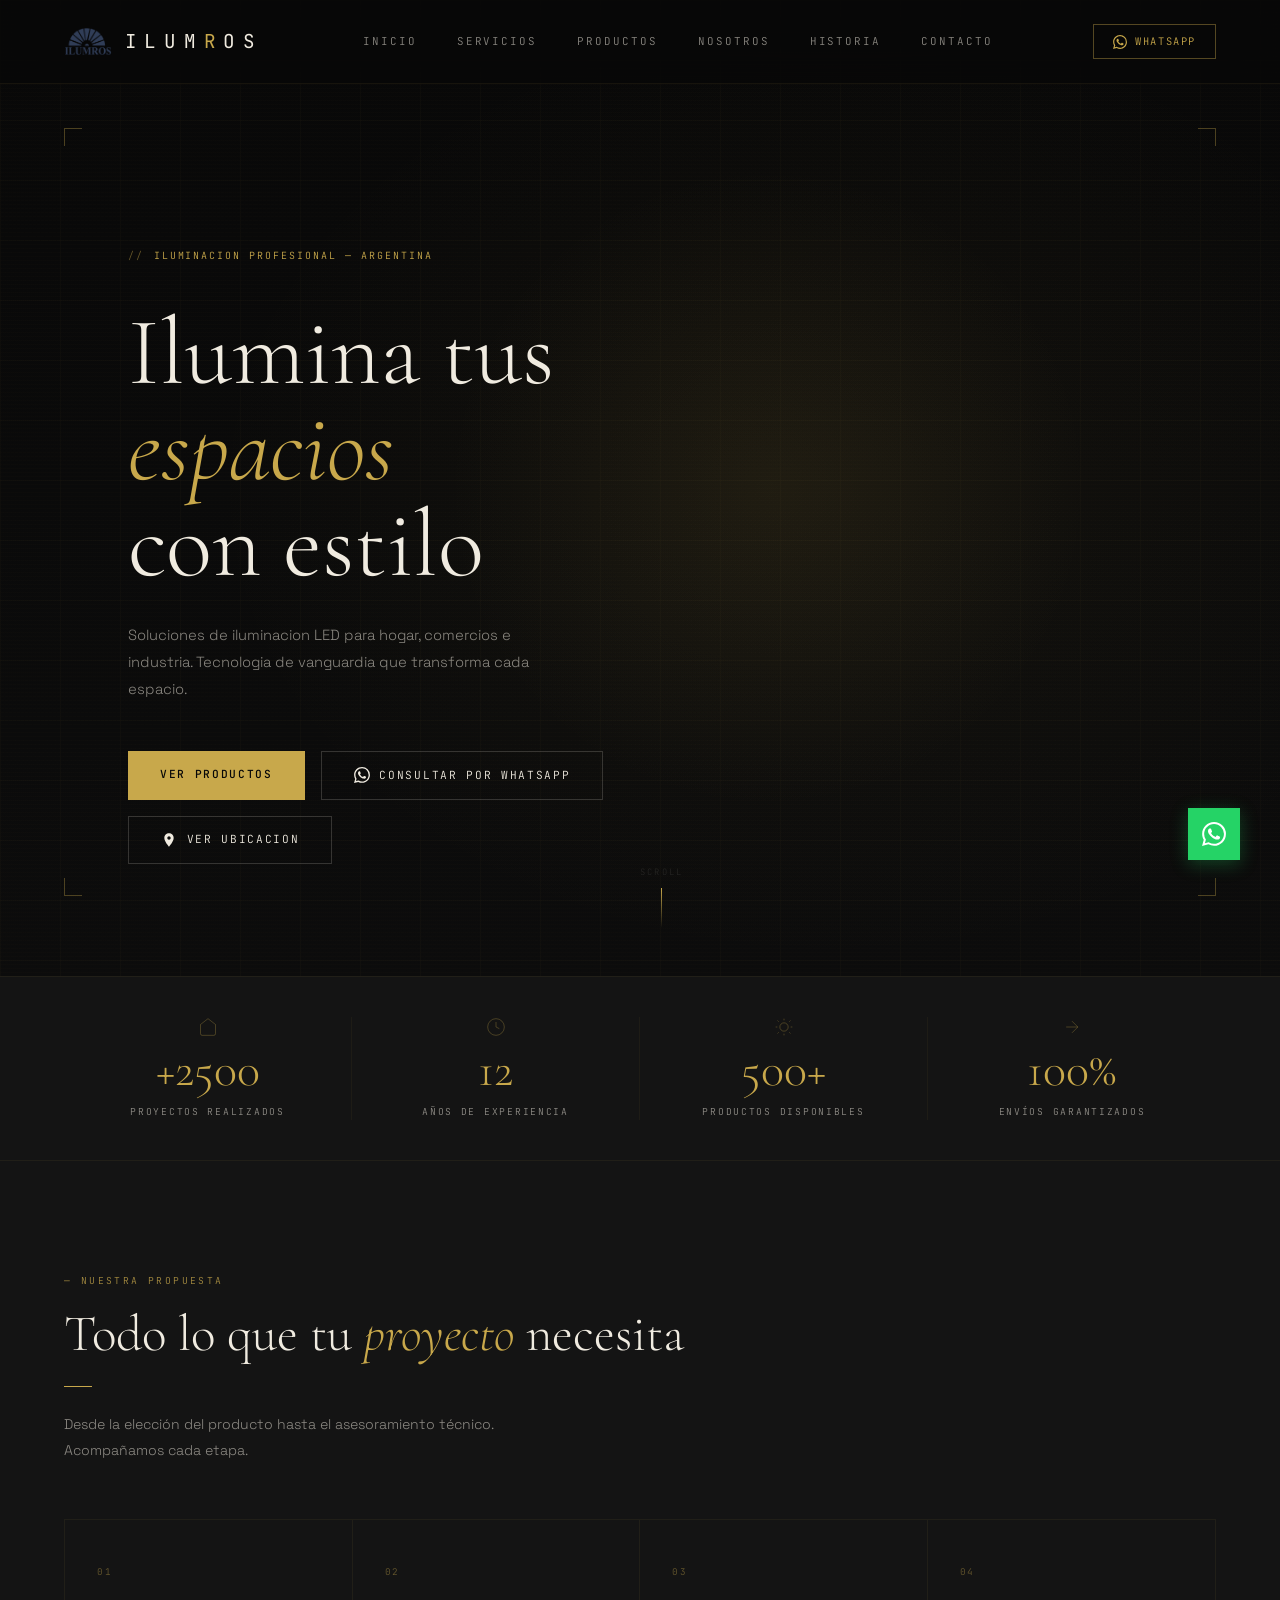
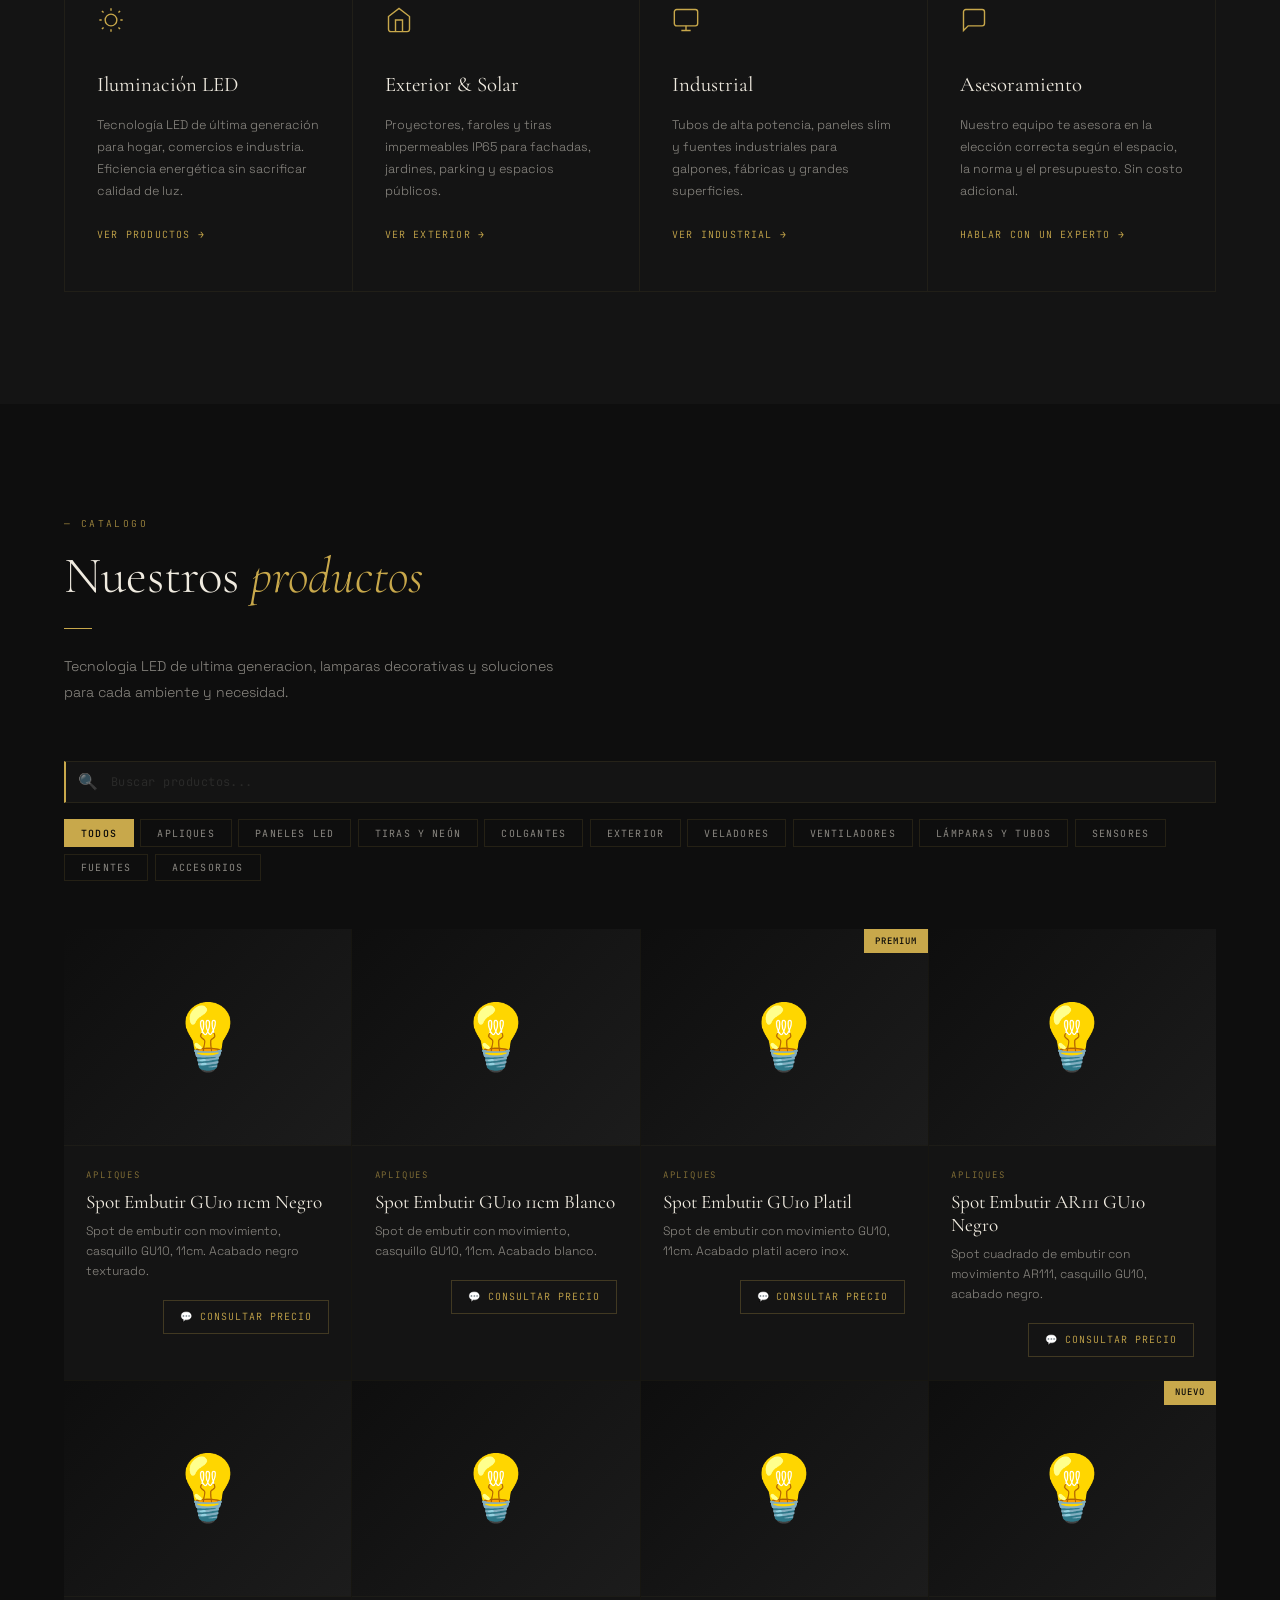
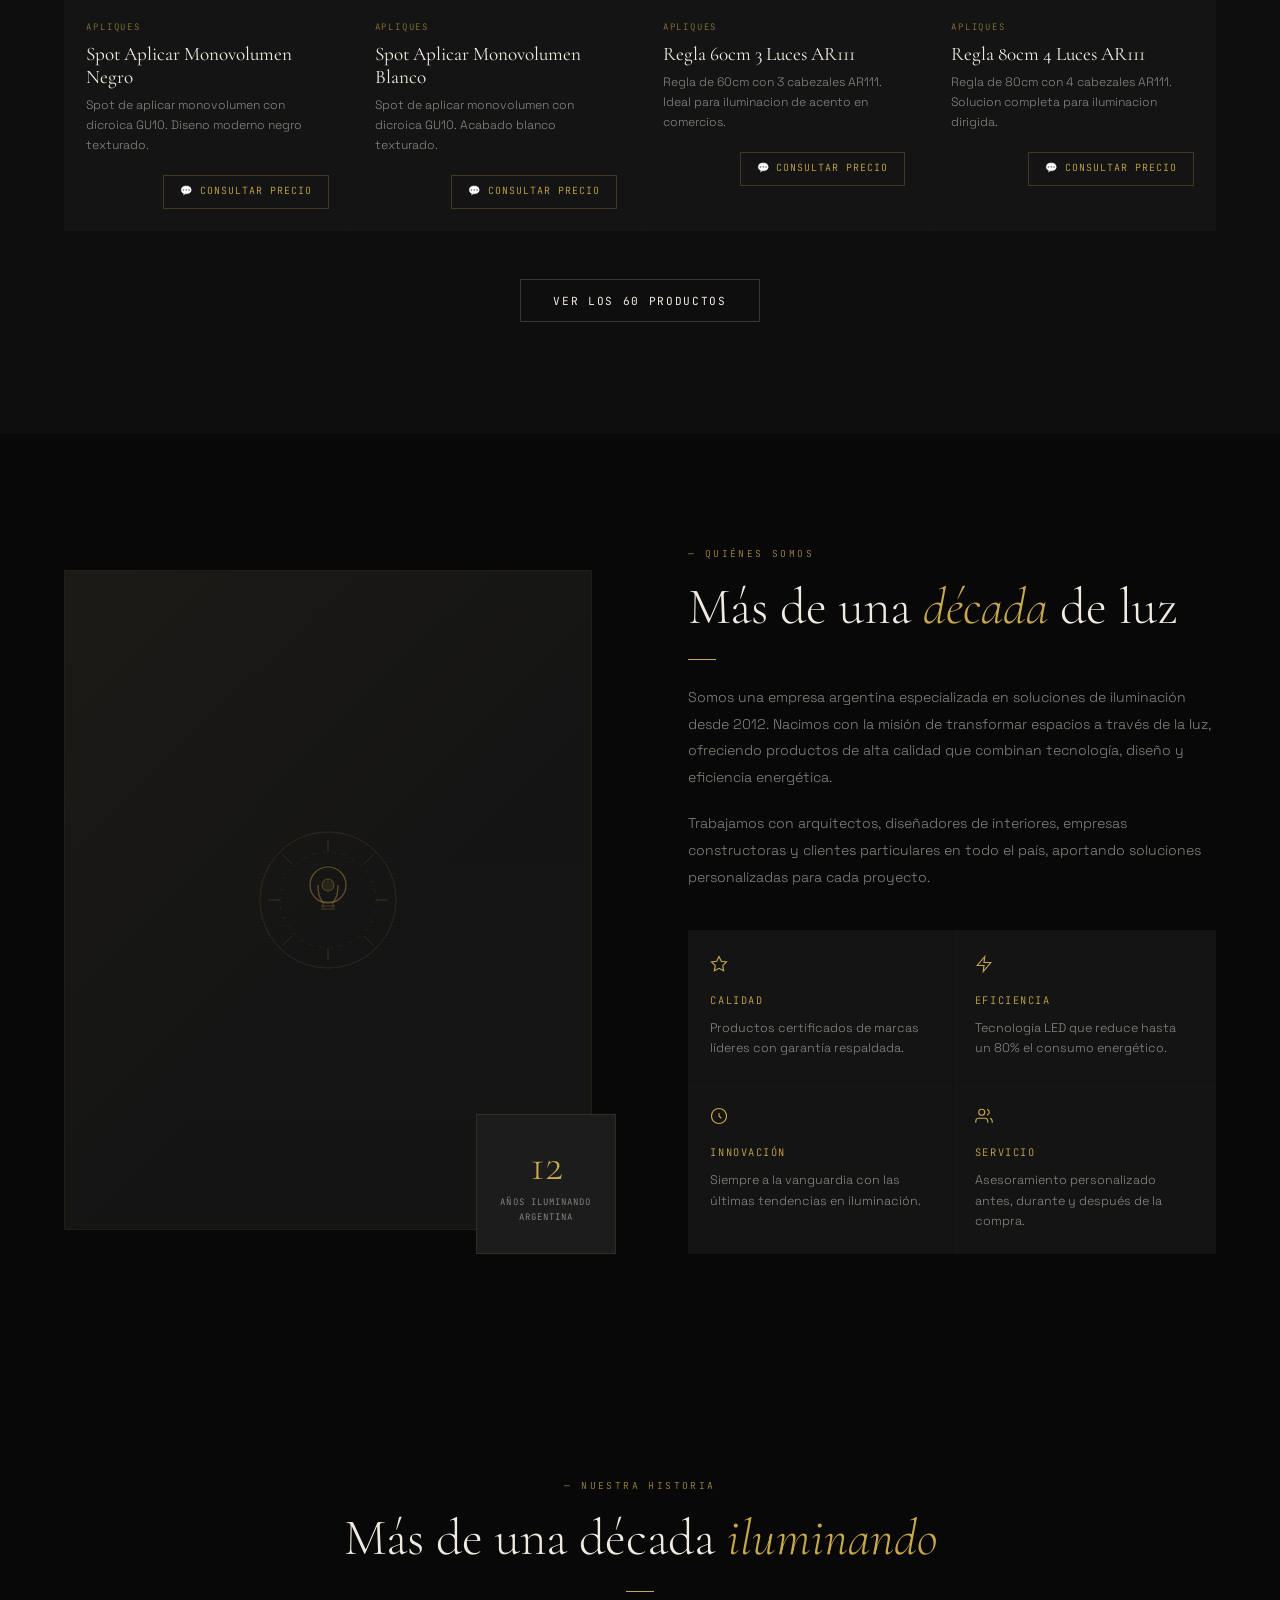
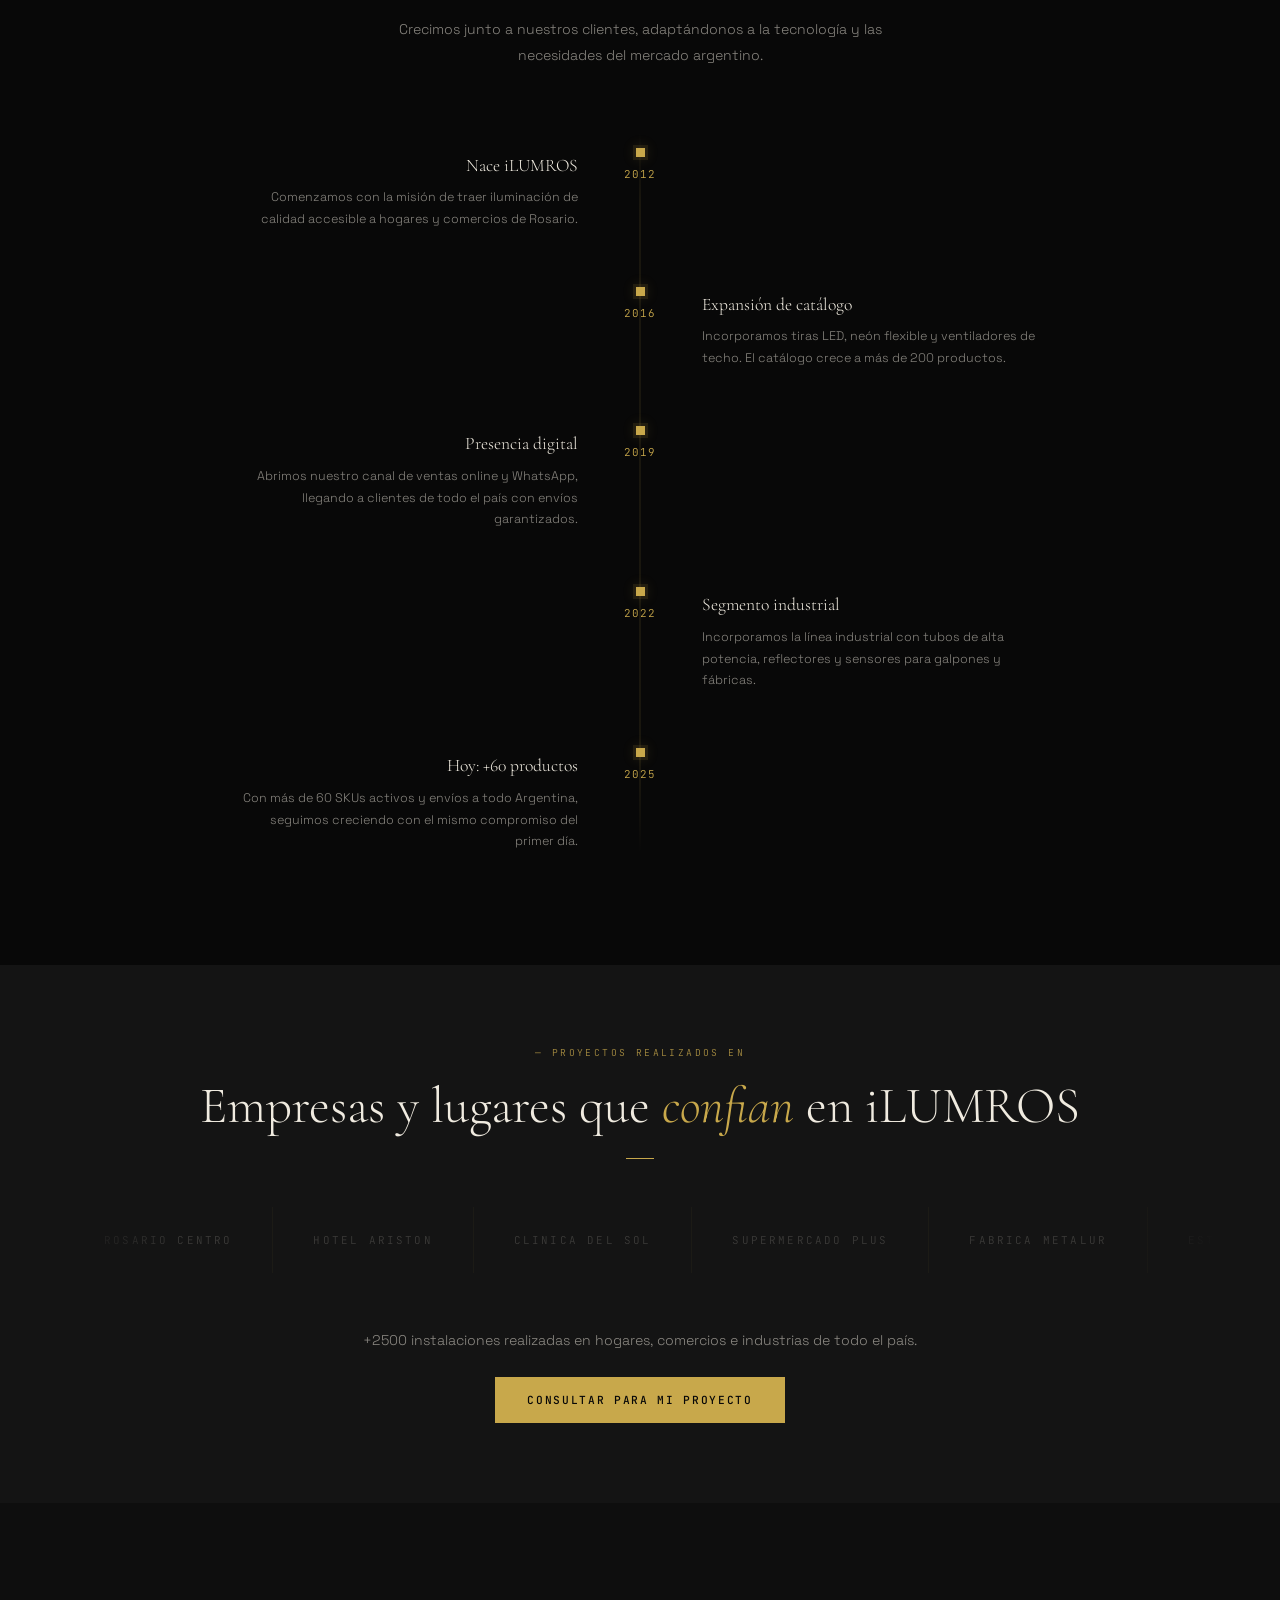
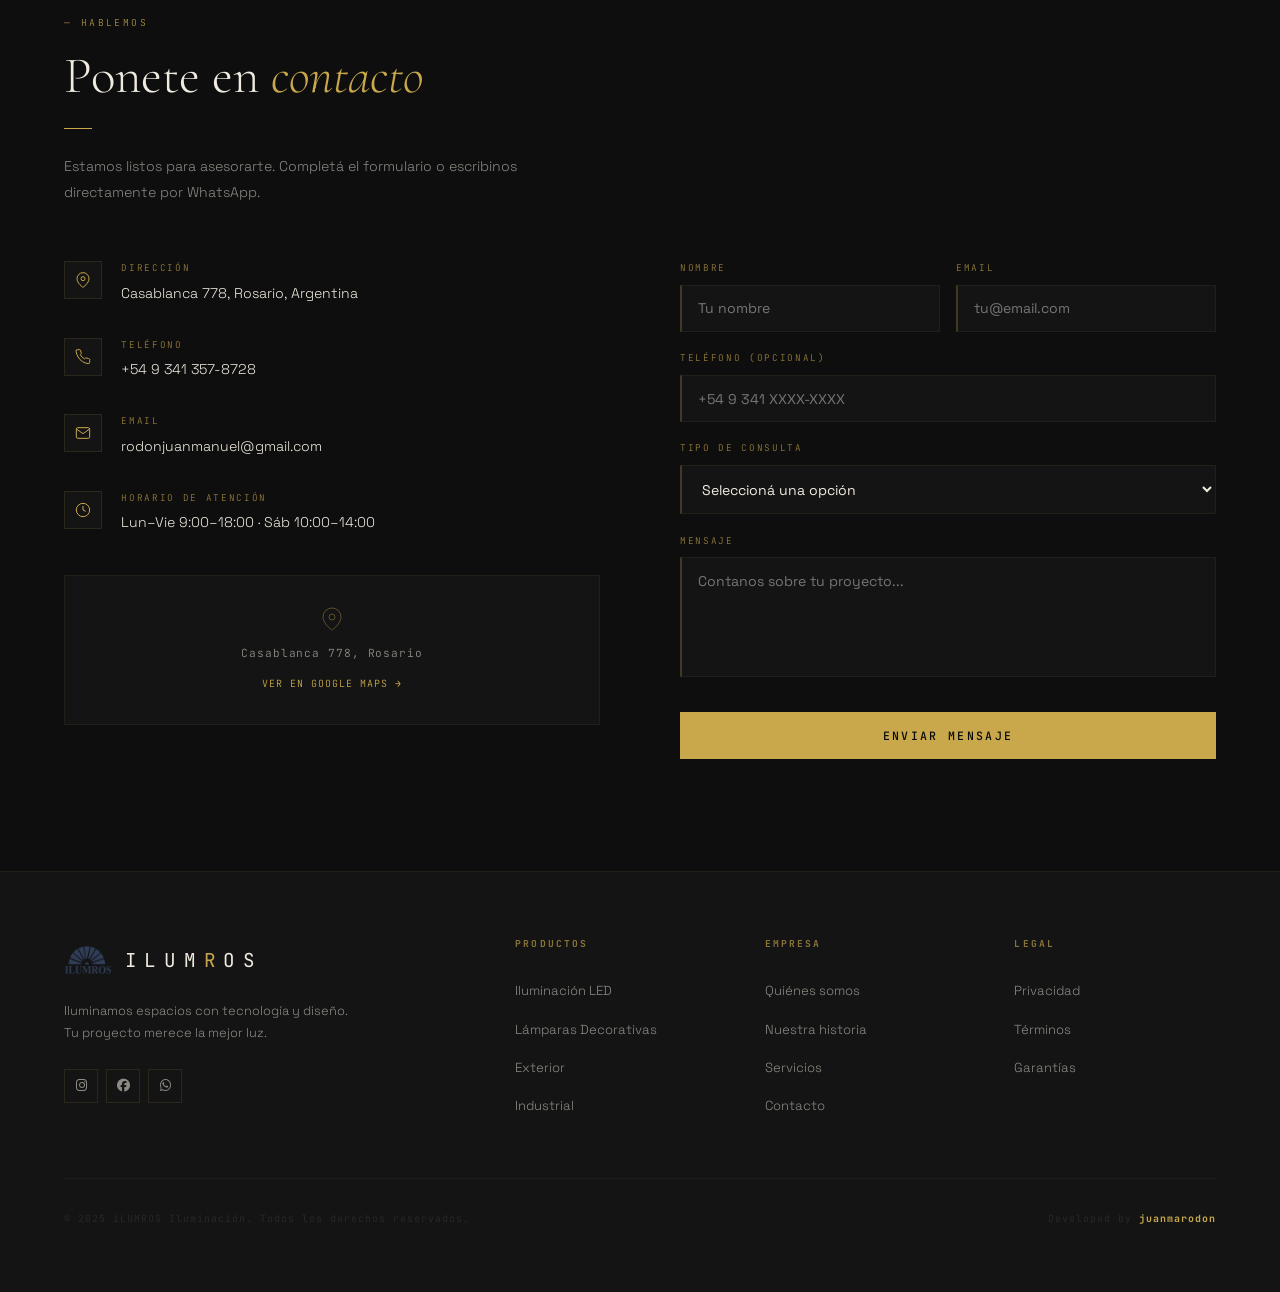
==== commit e24d9b46: "Add files via upload" ====
--- a/index.html
+++ b/index.html
@@ -1,259 +1,2419 @@
 <!DOCTYPE html>
 <html lang="es">
+
 <head>
-    <meta charset="UTF-8">
-    <meta name="viewport" content="width=device-width, initial-scale=1.0">
-    <title>Ilumros | Iluminá tus espacios con estilo</title>
-    <meta name="description" content="Ilumros ofrece soluciones de iluminación modernas y de calidad. Encuentra lámparas, luces LED, exteriores y tendencias en decoración luminosa.">
-    
-    <!-- Fonts -->
-    <link rel="preconnect" href="https://fonts.googleapis.com">
-    <link rel="preconnect" href="https://fonts.gstatic.com" crossorigin>
-    <link href="https://fonts.googleapis.com/css2?family=Inter:wght@300;400;500;600&family=Outfit:wght@400;600;700&display=swap" rel="stylesheet">
-    
-    <!-- Icons (FontAwesome Free) -->
-    <link rel="stylesheet" href="https://cdnjs.cloudflare.com/ajax/libs/font-awesome/6.4.0/css/all.min.css">
-    
-    <!-- Custom CSS -->
-    <link rel="stylesheet" href="css/style.css">
+  <meta charset="UTF-8" />
+  <meta name="viewport" content="width=device-width, initial-scale=1.0" />
+  <meta name="description"
+    content="iLUMROS — Iluminación profesional LED, lámparas decorativas y soluciones de iluminación para hogar, comercios e industria. Envíos a todo el país." />
+  <title>Ilumros - Tienda Oficial</title>
+  <link rel="preconnect" href="https://fonts.googleapis.com" />
+  <link rel="preconnect" href="https://fonts.gstatic.com" crossorigin />
+  <link
+    href="https://fonts.googleapis.com/css2?family=Cormorant+Garamond:ital,wght@0,300;0,400;0,600;1,300&family=Space+Grotesk:wght@300;400;500;600&family=JetBrains+Mono:wght@300;400&display=swap"
+    rel="stylesheet" />
+  <link rel="stylesheet" href="https://cdnjs.cloudflare.com/ajax/libs/font-awesome/6.5.0/css/all.min.css">
+  <link rel="icon" href="img/ilumros.png">
+  <style>
+    *,
+    *::before,
+    *::after {
+      box-sizing: border-box;
+      margin: 0;
+      padding: 0;
+    }
+
+    :root {
+      --black: #080808;
+      --dark: #0e0e0e;
+      --dark2: #141414;
+      --dark3: #1c1c1c;
+      --gold: #c8a84b;
+      --gold-light: #e2c97e;
+      --gold-dim: rgba(200, 168, 75, 0.12);
+      --gold-glow: rgba(200, 168, 75, 0.25);
+      --white: #f0ebe0;
+      --white-dim: rgba(240, 235, 224, 0.55);
+      --white-dimmer: rgba(240, 235, 224, 0.1);
+      --font-display: 'Cormorant Garamond', Georgia, serif;
+      --font-body: 'Space Grotesk', sans-serif;
+      --font-mono: 'JetBrains Mono', monospace;
+      --radius: 0px;
+      --radius-sm: 2px;
+      --transition: 0.35s cubic-bezier(0.25, 0.46, 0.45, 0.94);
+    }
+
+    html {
+      scroll-behavior: smooth;
+    }
+
+    body {
+      background: var(--black);
+      color: var(--white);
+      font-family: var(--font-body);
+      font-weight: 300;
+      line-height: 1.7;
+      overflow-x: hidden;
+    }
+
+    ::-webkit-scrollbar {
+      width: 3px;
+    }
+
+    ::-webkit-scrollbar-track {
+      background: var(--dark);
+    }
+
+    ::-webkit-scrollbar-thumb {
+      background: var(--gold);
+    }
+
+    /* HEADER */
+    header {
+      position: fixed;
+      top: 0;
+      left: 0;
+      right: 0;
+      z-index: 1000;
+      display: flex;
+      align-items: center;
+      justify-content: space-between;
+      padding: 1.1rem 4rem;
+      background: rgba(8, 8, 8, 0.8);
+      backdrop-filter: blur(24px);
+      border-bottom: 1px solid rgba(200, 168, 75, 0.08);
+      transition: var(--transition);
+    }
+
+    header::after {
+      content: '';
+      position: absolute;
+      bottom: 0;
+      left: 0;
+      width: 0;
+      height: 1px;
+      background: linear-gradient(90deg, transparent, var(--gold), transparent);
+      transition: width 1.5s ease;
+    }
+
+    header.scrolled::after {
+      width: 100%;
+    }
+
+    header.scrolled {
+      padding: 0.8rem 4rem;
+      background: rgba(8, 8, 8, 0.97);
+    }
+
+    .logo {
+      display: flex;
+      align-items: center;
+      gap: 0.8rem;
+      text-decoration: none;
+    }
+
+    .logo-icon {
+      width: 48px;
+      height: 48px;
+    }
+
+    .logo-icon svg {
+      width: 100%;
+      height: 100%;
+    }
+
+    .logo-text {
+      font-family: var(--font-mono);
+      font-size: 1.2rem;
+      font-weight: 400;
+      letter-spacing: 0.4em;
+      color: var(--white);
+      text-transform: uppercase;
+    }
+
+    .logo-text span {
+      color: var(--gold);
+    }
+
+    nav {
+      display: flex;
+      align-items: center;
+      gap: 2.5rem;
+    }
+
+    nav a {
+      color: var(--white-dim);
+      text-decoration: none;
+      font-size: 0.68rem;
+      letter-spacing: 0.18em;
+      text-transform: uppercase;
+      font-family: var(--font-mono);
+      transition: color 0.3s;
+      position: relative;
+    }
+
+    nav a::after {
+      content: '';
+      position: absolute;
+      bottom: -4px;
+      left: 0;
+      width: 0;
+      height: 1px;
+      background: var(--gold);
+      transition: width 0.3s;
+    }
+
+    nav a:hover {
+      color: var(--gold);
+    }
+
+    nav a:hover::after {
+      width: 100%;
+    }
+
+    .btn-wa-header {
+      display: flex;
+      align-items: center;
+      gap: 0.5rem;
+      background: transparent;
+      color: var(--gold);
+      padding: 0.5rem 1.2rem;
+      border: 1px solid rgba(200, 168, 75, 0.4);
+      cursor: pointer;
+      font-family: var(--font-mono);
+      font-size: 0.65rem;
+      letter-spacing: 0.15em;
+      text-transform: uppercase;
+      text-decoration: none;
+      transition: background 0.3s, box-shadow 0.3s;
+    }
+
+    .btn-wa-header:hover {
+      background: var(--gold-dim);
+      box-shadow: 0 0 16px var(--gold-dim);
+    }
+
+    .hamburger {
+      display: none;
+      flex-direction: column;
+      gap: 5px;
+      cursor: pointer;
+      background: none;
+      border: none;
+      padding: 4px;
+    }
+
+    .hamburger span {
+      display: block;
+      width: 22px;
+      height: 1px;
+      background: var(--white);
+      transition: var(--transition);
+    }
+
+    .mobile-nav {
+      display: none;
+      position: fixed;
+      top: 0;
+      left: 0;
+      right: 0;
+      bottom: 0;
+      background: var(--black);
+      z-index: 999;
+      flex-direction: column;
+      align-items: center;
+      justify-content: center;
+      gap: 2.5rem;
+    }
+
+    .mobile-nav.open {
+      display: flex;
+    }
+
+    .mobile-nav a {
+      font-family: var(--font-mono);
+      font-size: 1rem;
+      color: var(--white);
+      text-decoration: none;
+      letter-spacing: 0.3em;
+      text-transform: uppercase;
+      transition: color 0.3s;
+    }
+
+    .mobile-nav a:hover {
+      color: var(--gold);
+    }
+
+    .mobile-nav-close {
+      position: absolute;
+      top: 1.5rem;
+      right: 2rem;
+      background: none;
+      border: none;
+      color: var(--white);
+      font-size: 1.5rem;
+      cursor: pointer;
+      font-family: var(--font-mono);
+    }
+
+    /* HERO */
+    #inicio {
+      min-height: 100vh;
+      display: flex;
+      align-items: center;
+      position: relative;
+      overflow: hidden;
+    }
+
+    .hero-bg {
+      position: absolute;
+      inset: 0;
+      background: radial-gradient(ellipse 70% 70% at 65% 50%, rgba(200, 168, 75, 0.05) 0%, transparent 70%), linear-gradient(180deg, #080808 0%, #0c0c0c 100%);
+    }
+
+    .hero-lines {
+      position: absolute;
+      inset: 0;
+      background-image: linear-gradient(rgba(200, 168, 75, 0.025) 1px, transparent 1px), linear-gradient(90deg, rgba(200, 168, 75, 0.025) 1px, transparent 1px);
+      background-size: 60px 60px;
+    }
+
+    .hero-scan {
+      position: absolute;
+      inset: 0;
+      background: repeating-linear-gradient(0deg, transparent, transparent 3px, rgba(200, 168, 75, 0.012) 3px, rgba(200, 168, 75, 0.012) 4px);
+      pointer-events: none;
+    }
+
+    .hero-glow {
+      position: absolute;
+      width: 700px;
+      height: 700px;
+      border-radius: 50%;
+      background: radial-gradient(circle, rgba(200, 168, 75, 0.07) 0%, transparent 65%);
+      top: 50%;
+      left: 60%;
+      transform: translate(-50%, -50%);
+      animation: glowPulse 6s ease-in-out infinite;
+    }
+
+    @keyframes glowPulse {
+
+      0%,
+      100% {
+        opacity: 1;
+        transform: translate(-50%, -50%) scale(1);
+      }
+
+      50% {
+        opacity: 0.5;
+        transform: translate(-50%, -50%) scale(1.15);
+      }
+    }
+
+    .hero-corner {
+      position: absolute;
+      width: 18px;
+      height: 18px;
+      border-color: rgba(200, 168, 75, 0.35);
+      border-style: solid;
+    }
+
+    .hero-corner.tl {
+      top: 8rem;
+      left: 4rem;
+      border-width: 1px 0 0 1px;
+    }
+
+    .hero-corner.tr {
+      top: 8rem;
+      right: 4rem;
+      border-width: 1px 1px 0 0;
+    }
+
+    .hero-corner.bl {
+      bottom: 5rem;
+      left: 4rem;
+      border-width: 0 0 1px 1px;
+    }
+
+    .hero-corner.br {
+      bottom: 5rem;
+      right: 4rem;
+      border-width: 0 1px 1px 0;
+    }
+
+    .hero-content {
+      position: relative;
+      z-index: 2;
+      max-width: 820px;
+      padding: 0 4rem;
+      padding-top: 8rem;
+    }
+
+    .hero-tag {
+      display: inline-flex;
+      align-items: center;
+      gap: 0.6rem;
+      font-family: var(--font-mono);
+      font-size: 0.62rem;
+      letter-spacing: 0.2em;
+      text-transform: uppercase;
+      color: var(--gold);
+      margin-bottom: 2.5rem;
+      animation: fadeUp 0.8s 0.2s both;
+      opacity: 0.85;
+    }
+
+    .hero-tag::before {
+      content: '//';
+      opacity: 0.5;
+    }
+
+    .hero-title {
+      font-family: var(--font-display);
+      font-size: clamp(3.8rem, 7.5vw, 7.5rem);
+      font-weight: 300;
+      line-height: 1.0;
+      margin-bottom: 1.8rem;
+      animation: fadeUp 0.8s 0.4s both;
+    }
+
+    .hero-title em {
+      font-style: italic;
+      color: var(--gold);
+      display: block;
+    }
+
+    .hero-subtitle {
+      font-size: 0.92rem;
+      color: var(--white-dim);
+      max-width: 440px;
+      margin-bottom: 3rem;
+      line-height: 1.85;
+      animation: fadeUp 0.8s 0.6s both;
+    }
+
+    .hero-ctas {
+      display: flex;
+      gap: 1rem;
+      flex-wrap: wrap;
+      animation: fadeUp 0.8s 0.8s both;
+    }
+
+    .btn-primary {
+      padding: 0.85rem 2rem;
+      background: var(--gold);
+      color: #080808;
+      border: none;
+      cursor: pointer;
+      font-family: var(--font-mono);
+      font-size: 0.7rem;
+      font-weight: 500;
+      letter-spacing: 0.15em;
+      text-transform: uppercase;
+      text-decoration: none;
+      transition: background 0.3s, box-shadow 0.3s;
+      display: inline-block;
+    }
+
+    .btn-primary:hover {
+      background: var(--gold-light);
+      box-shadow: 0 6px 28px rgba(200, 168, 75, 0.35);
+    }
+
+    .btn-outline {
+      padding: 0.85rem 2rem;
+      background: transparent;
+      color: var(--white);
+      border: 1px solid rgba(240, 235, 224, 0.18);
+      cursor: pointer;
+      font-family: var(--font-mono);
+      font-size: 0.7rem;
+      letter-spacing: 0.15em;
+      text-transform: uppercase;
+      text-decoration: none;
+      transition: border-color 0.3s, color 0.3s, box-shadow 0.3s;
+      display: flex;
+      align-items: center;
+      gap: 0.6rem;
+    }
+
+    .btn-outline:hover {
+      border-color: var(--gold);
+      color: var(--gold);
+      box-shadow: 0 0 16px var(--gold-dim);
+    }
+
+    .hero-scroll {
+      position: absolute;
+      bottom: 3rem;
+      left: 50%;
+      transform: translateX(-50%);
+      display: flex;
+      flex-direction: column;
+      align-items: center;
+      gap: 0.5rem;
+      animation: fadeUp 0.8s 1.2s both;
+    }
+
+    .hero-scroll span {
+      font-family: var(--font-mono);
+      font-size: 0.55rem;
+      letter-spacing: 0.25em;
+      text-transform: uppercase;
+      color: var(--white-dimmer);
+    }
+
+    .scroll-line {
+      width: 1px;
+      height: 40px;
+      background: linear-gradient(to bottom, var(--gold), transparent);
+      animation: scrollDown 2s ease-in-out infinite;
+    }
+
+    @keyframes scrollDown {
+      0% {
+        transform: scaleY(0);
+        transform-origin: top;
+      }
+
+      50% {
+        transform: scaleY(1);
+        transform-origin: top;
+      }
+
+      51% {
+        transform: scaleY(1);
+        transform-origin: bottom;
+      }
+
+      100% {
+        transform: scaleY(0);
+        transform-origin: bottom;
+      }
+    }
+
+    /* SECTIONS */
+    section {
+      padding: 7rem 4rem;
+    }
+
+    .section-tag {
+      font-family: var(--font-mono);
+      font-size: 0.6rem;
+      letter-spacing: 0.25em;
+      text-transform: uppercase;
+      color: var(--gold);
+      margin-bottom: 1rem;
+      opacity: 0.8;
+    }
+
+    .section-tag::before {
+      content: '— ';
+    }
+
+    .section-title {
+      font-family: var(--font-display);
+      font-size: clamp(2.4rem, 4vw, 3.8rem);
+      font-weight: 300;
+      line-height: 1.1;
+      margin-bottom: 1.5rem;
+    }
+
+    .section-title em {
+      font-style: italic;
+      color: var(--gold);
+    }
+
+    .section-subtitle {
+      color: var(--white-dim);
+      max-width: 520px;
+      font-size: 0.88rem;
+      margin-bottom: 3.5rem;
+      line-height: 1.85;
+    }
+
+    .divider {
+      width: 28px;
+      height: 1px;
+      background: var(--gold);
+      margin: 1.5rem 0;
+    }
+
+    /* STATS */
+    .stats-bar {
+      background: var(--dark2);
+      border-top: 1px solid rgba(200, 168, 75, 0.07);
+      border-bottom: 1px solid rgba(200, 168, 75, 0.07);
+      padding: 2.5rem 4rem;
+      display: grid;
+      grid-template-columns: repeat(4, 1fr);
+    }
+
+    .stat-item {
+      text-align: center;
+      padding: 0 2rem;
+      border-right: 1px solid rgba(200, 168, 75, 0.06);
+      display: flex;
+      flex-direction: column;
+      align-items: center;
+    }
+
+    .stat-item:last-child {
+      border-right: none;
+    }
+
+    .stat-number {
+      font-family: var(--font-display);
+      font-size: 3rem;
+      font-weight: 300;
+      color: var(--gold);
+      display: block;
+      line-height: 1;
+    }
+
+    .stat-label {
+      font-family: var(--font-mono);
+      font-size: 0.6rem;
+      letter-spacing: 0.18em;
+      text-transform: uppercase;
+      color: var(--white-dim);
+      margin-top: 0.6rem;
+    }
+
+    /* PRODUCTS */
+    #productos {
+      background: var(--dark);
+    }
+
+    .search-filter-bar {
+      display: flex;
+      gap: 1rem;
+      flex-wrap: wrap;
+      margin-bottom: 3rem;
+      align-items: center;
+    }
+
+    .search-box {
+      flex: 1;
+      min-width: 220px;
+      position: relative;
+    }
+
+    .search-box input {
+      width: 100%;
+      background: var(--dark2);
+      border: 1px solid rgba(200, 168, 75, 0.1);
+      border-left: 2px solid var(--gold);
+      color: var(--white);
+      padding: 0.75rem 1rem 0.75rem 2.8rem;
+      font-family: var(--font-mono);
+      font-size: 0.75rem;
+      letter-spacing: 0.04em;
+      outline: none;
+      transition: box-shadow 0.3s;
+    }
+
+    .search-box input:focus {
+      box-shadow: 0 0 0 1px var(--gold-dim);
+    }
+
+    .search-box input::placeholder {
+      color: var(--white-dimmer);
+    }
+
+    .search-icon {
+      position: absolute;
+      left: 0.9rem;
+      top: 50%;
+      transform: translateY(-50%);
+      color: var(--gold);
+      opacity: 0.5;
+    }
+
+    .filter-chips {
+      display: flex;
+      gap: 0.4rem;
+      flex-wrap: wrap;
+    }
+
+    .chip {
+      padding: 0.4rem 1rem;
+      border: 1px solid rgba(200, 168, 75, 0.12);
+      background: transparent;
+      color: var(--white-dim);
+      font-family: var(--font-mono);
+      font-size: 0.62rem;
+      letter-spacing: 0.12em;
+      text-transform: uppercase;
+      cursor: pointer;
+      transition: all 0.25s;
+    }
+
+    .chip:hover {
+      border-color: rgba(200, 168, 75, 0.35);
+      color: var(--white);
+    }
+
+    .chip.active {
+      background: var(--gold);
+      color: #080808;
+      border-color: var(--gold);
+      font-weight: 500;
+    }
+
+    .products-grid {
+      display: grid;
+      grid-template-columns: repeat(auto-fill, minmax(270px, 1fr));
+      gap: 1px;
+      background: rgba(200, 168, 75, 0.05);
+      opacity: 1 !important;
+      transform: none !important;
+    }
+
+    .product-card {
+      background: var(--dark2);
+      overflow: hidden;
+      transition: transform 0.35s, box-shadow 0.35s;
+      position: relative;
+    }
+
+    .product-card::before {
+      content: '';
+      position: absolute;
+      top: 0;
+      left: 0;
+      right: 0;
+      height: 2px;
+      background: linear-gradient(90deg, transparent, var(--gold), transparent);
+      transform: scaleX(0);
+      transition: transform 0.4s;
+      z-index: 1;
+    }
+
+    .product-card:hover::before {
+      transform: scaleX(1);
+    }
+
+    .product-card:hover {
+      transform: translateY(-4px);
+      box-shadow: 0 20px 50px rgba(0, 0, 0, 0.7), 0 0 0 1px rgba(200, 168, 75, 0.12);
+      z-index: 1;
+    }
+
+    .product-img {
+      position: relative;
+      aspect-ratio: 4/3;
+      overflow: hidden;
+      background: var(--dark3);
+    }
+
+    .product-img-inner {
+      width: 100%;
+      height: 100%;
+      display: flex;
+      align-items: center;
+      justify-content: center;
+      font-size: 4rem;
+      background: linear-gradient(135deg, #0e0e0e, #1c1c1c);
+      transition: transform 0.5s;
+    }
+
+    .product-card:hover .product-img-inner {
+      transform: scale(1.06);
+    }
+
+    .product-badge {
+      position: absolute;
+      top: 0;
+      right: 0;
+      background: var(--gold);
+      color: #080808;
+      font-family: var(--font-mono);
+      font-size: 0.56rem;
+      letter-spacing: 0.1em;
+      text-transform: uppercase;
+      padding: 0.28rem 0.7rem;
+      font-weight: 500;
+    }
+
+    .product-info {
+      padding: 1.4rem;
+      border-top: 1px solid rgba(200, 168, 75, 0.05);
+    }
+
+    .product-category {
+      font-family: var(--font-mono);
+      font-size: 0.56rem;
+      letter-spacing: 0.2em;
+      text-transform: uppercase;
+      color: var(--gold);
+      margin-bottom: 0.5rem;
+      opacity: 0.65;
+    }
+
+    .product-name {
+      font-family: var(--font-display);
+      font-size: 1.2rem;
+      font-weight: 400;
+      margin-bottom: 0.4rem;
+      color: var(--white);
+      line-height: 1.2;
+    }
+
+    .product-desc {
+      font-size: 0.76rem;
+      color: var(--white-dim);
+      margin-bottom: 1.2rem;
+      line-height: 1.65;
+    }
+
+    .product-footer {
+      display: flex;
+      align-items: center;
+      justify-content: flex-end;
+    }
+
+    .btn-wa-product {
+      display: flex;
+      align-items: center;
+      gap: 0.4rem;
+      background: transparent;
+      color: var(--gold);
+      border: 1px solid rgba(200, 168, 75, 0.25);
+      cursor: pointer;
+      padding: 0.48rem 1rem;
+      font-family: var(--font-mono);
+      font-size: 0.62rem;
+      letter-spacing: 0.1em;
+      text-transform: uppercase;
+      text-decoration: none;
+      transition: all 0.25s;
+    }
+
+    .btn-wa-product:hover {
+      background: var(--gold);
+      color: #080808;
+      border-color: var(--gold);
+    }
+
+    .no-results {
+      grid-column: 1/-1;
+      text-align: center;
+      padding: 4rem;
+      color: var(--white-dim);
+      font-family: var(--font-mono);
+      font-size: 0.78rem;
+      letter-spacing: 0.1em;
+    }
+
+    /* NOSOTROS */
+    #nosotros {
+      display: grid;
+      grid-template-columns: 1fr 1fr;
+      gap: 6rem;
+      align-items: center;
+    }
+
+    .nosotros-visual {
+      position: relative;
+    }
+
+    .nosotros-main-img {
+      width: 100%;
+      aspect-ratio: 4/5;
+      background: var(--dark2);
+      border: 1px solid rgba(200, 168, 75, 0.07);
+      display: flex;
+      align-items: center;
+      justify-content: center;
+      font-size: 8rem;
+      position: relative;
+      overflow: hidden;
+    }
+
+    .nosotros-main-img::before {
+      content: '';
+      position: absolute;
+      inset: 0;
+      background: linear-gradient(135deg, rgba(200, 168, 75, 0.04) 0%, transparent 60%);
+    }
+
+    .nosotros-main-img::after {
+      content: '';
+      position: absolute;
+      inset: 0;
+      background-image: repeating-linear-gradient(0deg, transparent, transparent 3px, rgba(200, 168, 75, 0.015) 3px, rgba(200, 168, 75, 0.015) 4px);
+      pointer-events: none;
+    }
+
+    .nosotros-accent {
+      position: absolute;
+      bottom: -1.5rem;
+      right: -1.5rem;
+      width: 140px;
+      height: 140px;
+      background: var(--dark3);
+      border: 1px solid rgba(200, 168, 75, 0.12);
+      display: flex;
+      align-items: center;
+      justify-content: center;
+      flex-direction: column;
+      text-align: center;
+      padding: 1rem;
+    }
+
+    .nosotros-accent-num {
+      font-family: var(--font-display);
+      font-size: 2.8rem;
+      color: var(--gold);
+      line-height: 1;
+    }
+
+    .nosotros-accent-text {
+      font-family: var(--font-mono);
+      font-size: 0.56rem;
+      letter-spacing: 0.12em;
+      text-transform: uppercase;
+      color: var(--white-dim);
+      margin-top: 0.4rem;
+    }
+
+    .valores-grid {
+      display: grid;
+      grid-template-columns: 1fr 1fr;
+      gap: 1px;
+      background: rgba(200, 168, 75, 0.05);
+      margin-top: 2.5rem;
+    }
+
+    .valor-item {
+      padding: 1.4rem;
+      background: var(--dark2);
+      transition: background 0.3s;
+    }
+
+    .valor-item:hover {
+      background: var(--dark3);
+    }
+
+    .valor-icon {
+      font-size: 1.1rem;
+      margin-bottom: 0.6rem;
+      display: block;
+    }
+
+    .valor-title {
+      font-family: var(--font-mono);
+      font-size: 0.65rem;
+      letter-spacing: 0.15em;
+      text-transform: uppercase;
+      color: var(--gold);
+      margin-bottom: 0.5rem;
+    }
+
+    .valor-text {
+      font-size: 0.78rem;
+      color: var(--white-dim);
+      line-height: 1.65;
+    }
+
+    /* SERVICIOS */
+    #servicios {
+      background: var(--dark2);
+    }
+
+    .servicios-grid {
+      display: grid;
+      grid-template-columns: repeat(4, 1fr);
+      border: 1px solid rgba(200, 168, 75, 0.07);
+    }
+
+    .servicio-card {
+      padding: 2.8rem 2rem;
+      border-right: 1px solid rgba(200, 168, 75, 0.07);
+      position: relative;
+      overflow: hidden;
+      transition: background 0.3s;
+    }
+
+    .servicio-card:last-child {
+      border-right: none;
+    }
+
+    .servicio-card::after {
+      content: '';
+      position: absolute;
+      bottom: 0;
+      left: 0;
+      right: 0;
+      height: 2px;
+      background: var(--gold);
+      transform: scaleX(0);
+      transform-origin: left;
+      transition: transform 0.4s;
+    }
+
+    .servicio-card:hover {
+      background: var(--dark3);
+    }
+
+    .servicio-card:hover::after {
+      transform: scaleX(1);
+    }
+
+    .servicio-num {
+      font-family: var(--font-mono);
+      font-size: 0.58rem;
+      color: var(--gold);
+      opacity: 0.45;
+      letter-spacing: 0.2em;
+      display: block;
+      margin-bottom: 1.5rem;
+    }
+
+    .servicio-icon {
+      font-size: 1.6rem;
+      margin-bottom: 1.2rem;
+      display: block;
+    }
+
+    .servicio-title {
+      font-family: var(--font-display);
+      font-size: 1.3rem;
+      font-weight: 400;
+      margin-bottom: 0.8rem;
+      color: var(--white);
+    }
+
+    .servicio-text {
+      font-size: 0.78rem;
+      color: var(--white-dim);
+      line-height: 1.75;
+    }
+
+    .servicio-link {
+      display: inline-flex;
+      align-items: center;
+      gap: 0.4rem;
+      color: var(--gold);
+      font-family: var(--font-mono);
+      font-size: 0.62rem;
+      letter-spacing: 0.12em;
+      text-transform: uppercase;
+      text-decoration: none;
+      margin-top: 1.5rem;
+      transition: gap 0.3s;
+    }
+
+    .servicio-link:hover {
+      gap: 0.8rem;
+    }
+
+    /* CONTACTO */
+    #contacto {
+      background: var(--dark);
+    }
+
+    .contacto-grid {
+      display: grid;
+      grid-template-columns: 1fr 1fr;
+      gap: 5rem;
+      align-items: start;
+    }
+
+    .contacto-item {
+      display: flex;
+      gap: 1.2rem;
+      align-items: flex-start;
+      margin-bottom: 2rem;
+    }
+
+    .contacto-item-icon {
+      width: 38px;
+      height: 38px;
+      flex-shrink: 0;
+      background: var(--dark2);
+      border: 1px solid rgba(200, 168, 75, 0.12);
+      display: flex;
+      align-items: center;
+      justify-content: center;
+      font-size: 0.95rem;
+    }
+
+    .contacto-item-label {
+      font-family: var(--font-mono);
+      font-size: 0.58rem;
+      letter-spacing: 0.18em;
+      text-transform: uppercase;
+      color: var(--gold);
+      margin-bottom: 0.3rem;
+      opacity: 0.7;
+    }
+
+    .contacto-item-value {
+      font-size: 0.88rem;
+      color: var(--white);
+    }
+
+    .map-placeholder {
+      width: 100%;
+      height: 150px;
+      background: var(--dark2);
+      border: 1px solid rgba(200, 168, 75, 0.07);
+      display: flex;
+      align-items: center;
+      justify-content: center;
+      flex-direction: column;
+      gap: 0.8rem;
+      margin-top: 2.5rem;
+      font-family: var(--font-mono);
+      font-size: 0.7rem;
+      color: var(--white-dim);
+      letter-spacing: 0.08em;
+    }
+
+    .form-group {
+      margin-bottom: 1.2rem;
+    }
+
+    .form-group label {
+      display: block;
+      font-family: var(--font-mono);
+      font-size: 0.58rem;
+      letter-spacing: 0.18em;
+      text-transform: uppercase;
+      color: var(--gold);
+      margin-bottom: 0.5rem;
+      opacity: 0.7;
+    }
+
+    .form-group input,
+    .form-group textarea,
+    .form-group select {
+      width: 100%;
+      background: var(--dark2);
+      border: 1px solid rgba(200, 168, 75, 0.08);
+      border-left: 2px solid rgba(200, 168, 75, 0.25);
+      color: var(--white);
+      padding: 0.85rem 1rem;
+      font-family: var(--font-body);
+      font-size: 0.88rem;
+      outline: none;
+      transition: border-color 0.3s, box-shadow 0.3s;
+      resize: none;
+    }
+
+    .form-group input:focus,
+    .form-group textarea:focus,
+    .form-group select:focus {
+      border-left-color: var(--gold);
+      box-shadow: 0 0 0 1px rgba(200, 168, 75, 0.07);
+    }
+
+    .form-group select option {
+      background: var(--dark2);
+    }
+
+    .form-row {
+      display: grid;
+      grid-template-columns: 1fr 1fr;
+      gap: 1rem;
+    }
+
+    .btn-submit {
+      width: 100%;
+      padding: 1rem;
+      background: var(--gold);
+      color: #080808;
+      border: none;
+      cursor: pointer;
+      font-family: var(--font-mono);
+      font-size: 0.72rem;
+      font-weight: 500;
+      letter-spacing: 0.2em;
+      text-transform: uppercase;
+      transition: background 0.3s, box-shadow 0.3s;
+      margin-top: 0.5rem;
+    }
+
+    .btn-submit:hover {
+      background: var(--gold-light);
+      box-shadow: 0 6px 24px rgba(200, 168, 75, 0.3);
+    }
+
+    .form-success {
+      display: none;
+      padding: 2rem;
+      text-align: center;
+      border: 1px solid rgba(200, 168, 75, 0.15);
+    }
+
+    .form-success.show {
+      display: block;
+    }
+
+    /* FOOTER */
+    footer {
+      background: var(--dark2);
+      border-top: 1px solid rgba(200, 168, 75, 0.07);
+      padding: 4rem;
+    }
+
+    .footer-grid {
+      display: grid;
+      grid-template-columns: 2fr 1fr 1fr 1fr;
+      gap: 3rem;
+      margin-bottom: 3rem;
+    }
+
+    .footer-tagline {
+      font-size: 0.8rem;
+      color: var(--white-dim);
+      margin: 1rem 0 1.5rem;
+      line-height: 1.75;
+    }
+
+    .social-links {
+      display: flex;
+      gap: 0.5rem;
+    }
+
+    .social-link {
+      width: 34px;
+      height: 34px;
+      background: transparent;
+      border: 1px solid rgba(200, 168, 75, 0.12);
+      display: flex;
+      align-items: center;
+      justify-content: center;
+      color: var(--white-dim);
+      text-decoration: none;
+      font-size: 0.82rem;
+      transition: all 0.3s;
+    }
+
+    .social-link:hover {
+      background: var(--gold-dim);
+      color: var(--gold);
+      border-color: rgba(200, 168, 75, 0.4);
+    }
+
+    .footer-col h4 {
+      font-family: var(--font-mono);
+      font-size: 0.6rem;
+      letter-spacing: 0.22em;
+      text-transform: uppercase;
+      color: var(--gold);
+      margin-bottom: 1.5rem;
+      opacity: 0.65;
+    }
+
+    .footer-links {
+      list-style: none;
+    }
+
+    .footer-links li {
+      margin-bottom: 0.7rem;
+    }
+
+    .footer-links a {
+      color: var(--white-dim);
+      text-decoration: none;
+      font-size: 0.82rem;
+      transition: color 0.3s;
+    }
+
+    .footer-links a:hover {
+      color: var(--gold);
+    }
+
+    .footer-bottom {
+      border-top: 1px solid rgba(200, 168, 75, 0.05);
+      padding-top: 2rem;
+      display: flex;
+      justify-content: space-between;
+      align-items: center;
+      flex-wrap: wrap;
+      gap: 1rem;
+    }
+
+    .footer-copy {
+      font-family: var(--font-mono);
+      font-size: 0.62rem;
+      letter-spacing: 0.1em;
+      color: var(--white-dimmer);
+    }
+
+    /* WA FLOAT */
+    .wa-float {
+      position: fixed;
+      bottom: 2.5rem;
+      right: 2.5rem;
+      z-index: 998;
+      display: flex;
+      flex-direction: column;
+      align-items: flex-end;
+      gap: 0.8rem;
+    }
+
+    .wa-bubble {
+      background: var(--dark2);
+      border: 1px solid rgba(200, 168, 75, 0.12);
+      padding: 0.65rem 1rem;
+      font-family: var(--font-mono);
+      font-size: 0.68rem;
+      letter-spacing: 0.05em;
+      color: var(--white);
+      white-space: nowrap;
+      opacity: 0;
+      transform: translateX(10px);
+      transition: all 0.3s;
+      pointer-events: none;
+    }
+
+    .wa-float:hover .wa-bubble {
+      opacity: 1;
+      transform: translateX(0);
+    }
+
+    .wa-btn {
+      width: 52px;
+      height: 52px;
+      background: #25D366;
+      display: flex;
+      align-items: center;
+      justify-content: center;
+      text-decoration: none;
+      box-shadow: 0 4px 18px rgba(37, 211, 102, 0.28);
+      transition: transform 0.3s, box-shadow 0.3s;
+      animation: waPulse 3s ease-in-out infinite;
+    }
+
+    .wa-btn:hover {
+      transform: scale(1.08);
+      box-shadow: 0 8px 28px rgba(37, 211, 102, 0.5);
+      animation: none;
+    }
+
+    .wa-btn svg {
+      width: 24px;
+      height: 24px;
+      fill: white;
+    }
+
+    @keyframes waPulse {
+
+      0%,
+      100% {
+        box-shadow: 0 4px 18px rgba(37, 211, 102, 0.28);
+      }
+
+      50% {
+        box-shadow: 0 4px 26px rgba(37, 211, 102, 0.48), 0 0 0 5px rgba(37, 211, 102, 0.05);
+      }
+    }
+
+    /* ANIMATIONS */
+    @keyframes fadeUp {
+      from {
+        opacity: 0;
+        transform: translateY(20px);
+      }
+
+      to {
+        opacity: 1;
+        transform: translateY(0);
+      }
+    }
+
+    .reveal {
+      opacity: 1;
+      transform: translateY(0);
+      transition: opacity 0.6s, transform 0.6s;
+    }
+
+    .reveal.visible {
+      opacity: 1;
+      transform: translateY(0);
+    }
+
+    .reveal-delay-1 {
+      transition-delay: 0.1s;
+    }
+
+    .reveal-delay-2 {
+      transition-delay: 0.2s;
+    }
+
+    .reveal-delay-3 {
+      transition-delay: 0.3s;
+    }
+
+    .reveal-delay-4 {
+      transition-delay: 0.4s;
+    }
+
+    /* HISTORIA */
+    #historia {
+      background: var(--black);
+    }
+
+    .timeline {
+      position: relative;
+      max-width: 800px;
+      margin: 0 auto;
+      padding-top: 1rem;
+    }
+
+    .timeline::before {
+      content: '';
+      position: absolute;
+      left: 50%;
+      top: 0;
+      bottom: 0;
+      width: 1px;
+      background: linear-gradient(to bottom, transparent, rgba(200, 168, 75, 0.18) 10%, rgba(200, 168, 75, 0.18) 90%, transparent);
+      transform: translateX(-50%);
+    }
+
+    .timeline-item {
+      display: grid;
+      grid-template-columns: 1fr 60px 1fr;
+      align-items: start;
+      gap: 0;
+      margin-bottom: 3.5rem;
+    }
+
+    .timeline-item:last-child {
+      margin-bottom: 0;
+    }
+
+    .timeline-left {
+      text-align: right;
+      padding-right: 2rem;
+      padding-top: 0.2rem;
+    }
+
+    .timeline-right {
+      padding-left: 2rem;
+      padding-top: 0.2rem;
+    }
+
+    .timeline-center {
+      display: flex;
+      flex-direction: column;
+      align-items: center;
+      gap: 0.5rem;
+    }
+
+    .timeline-dot {
+      width: 9px;
+      height: 9px;
+      background: var(--gold);
+      box-shadow: 0 0 0 3px rgba(200, 168, 75, 0.1), 0 0 14px rgba(200, 168, 75, 0.3);
+      flex-shrink: 0;
+      animation: dotPulse 3s ease-in-out infinite;
+    }
+
+    @keyframes dotPulse {
+
+      0%,
+      100% {
+        box-shadow: 0 0 0 3px rgba(200, 168, 75, 0.1), 0 0 14px rgba(200, 168, 75, 0.3);
+      }
+
+      50% {
+        box-shadow: 0 0 0 5px rgba(200, 168, 75, 0.05), 0 0 24px rgba(200, 168, 75, 0.5);
+      }
+    }
+
+    .timeline-year {
+      font-family: var(--font-mono);
+      font-size: 0.68rem;
+      color: var(--gold);
+      letter-spacing: 0.1em;
+    }
+
+    .timeline-title {
+      font-family: var(--font-display);
+      font-size: 1.1rem;
+      color: var(--white);
+      margin-bottom: 0.4rem;
+    }
+
+    .timeline-text {
+      font-size: 0.78rem;
+      color: var(--white-dim);
+      line-height: 1.75;
+    }
+
+    /* CLIENTES */
+    #clientes {
+      background: var(--dark2);
+      padding: 5rem 4rem;
+    }
+
+    .marcas-track-wrapper {
+      overflow: hidden;
+      position: relative;
+      margin-top: 3rem;
+    }
+
+    .marcas-track-wrapper::before,
+    .marcas-track-wrapper::after {
+      content: '';
+      position: absolute;
+      top: 0;
+      bottom: 0;
+      width: 120px;
+      z-index: 2;
+    }
+
+    .marcas-track-wrapper::before {
+      left: 0;
+      background: linear-gradient(to right, var(--dark2), transparent);
+    }
+
+    .marcas-track-wrapper::after {
+      right: 0;
+      background: linear-gradient(to left, var(--dark2), transparent);
+    }
+
+    .marcas-track {
+      display: flex;
+      gap: 0;
+      animation: scrollMarcas 30s linear infinite;
+      width: max-content;
+    }
+
+    .marcas-track:hover {
+      animation-play-state: paused;
+    }
+
+    @keyframes scrollMarcas {
+      0% {
+        transform: translateX(0);
+      }
+
+      100% {
+        transform: translateX(-50%);
+      }
+    }
+
+    .marca-item {
+      display: flex;
+      align-items: center;
+      justify-content: center;
+      min-width: 200px;
+      padding: 1.5rem 2.5rem;
+      border-right: 1px solid rgba(200, 168, 75, 0.05);
+    }
+
+    .marca-name {
+      font-family: var(--font-mono);
+      font-size: 0.68rem;
+      color: rgba(240, 235, 224, 0.18);
+      letter-spacing: 0.2em;
+      text-transform: uppercase;
+      transition: color 0.3s;
+      white-space: nowrap;
+    }
+
+    .marcas-track:hover .marca-item:hover .marca-name {
+      color: var(--gold);
+    }
+
+    /* RESPONSIVE */
+    @media (max-width: 1100px) {
+      header {
+        padding: 1.1rem 2rem;
+      }
+
+      nav {
+        display: none;
+      }
+
+      .hamburger {
+        display: flex;
+      }
+
+      .btn-wa-header {
+        display: none;
+      }
+
+      #nosotros {
+        grid-template-columns: 1fr;
+        gap: 3rem;
+      }
+
+      .nosotros-main-img {
+        aspect-ratio: 16/9;
+      }
+
+      .contacto-grid {
+        grid-template-columns: 1fr;
+        gap: 3rem;
+      }
+
+      .footer-grid {
+        grid-template-columns: 1fr 1fr;
+        gap: 2rem;
+      }
+
+      .servicios-grid {
+        grid-template-columns: 1fr 1fr;
+      }
+
+      .servicio-card:nth-child(2) {
+        border-right: none;
+      }
+
+      .servicio-card:nth-child(1),
+      .servicio-card:nth-child(2) {
+        border-bottom: 1px solid rgba(200, 168, 75, 0.07);
+      }
+
+      #clientes {
+        padding: 4rem 2rem;
+      }
+    }
+
+    @media (max-width: 768px) {
+      section {
+        padding: 5rem 1.5rem;
+      }
+
+      .stats-bar {
+        grid-template-columns: 1fr 1fr;
+        padding: 2rem 1.5rem;
+      }
+
+      .stat-item {
+        border-right: none;
+        padding: 1.2rem 0;
+        border-bottom: 1px solid rgba(200, 168, 75, 0.05);
+      }
+
+      header {
+        padding: 1rem 1.5rem;
+      }
+
+      header.scrolled {
+        padding: 0.8rem 1.5rem;
+      }
+
+      .hero-content {
+        padding: 0 1.5rem;
+        padding-top: 6rem;
+      }
+
+      .hero-corner {
+        display: none;
+      }
+
+      .form-row {
+        grid-template-columns: 1fr;
+      }
+
+      .footer-grid {
+        grid-template-columns: 1fr;
+      }
+
+      footer {
+        padding: 3rem 1.5rem;
+      }
+
+      .footer-bottom {
+        flex-direction: column;
+        text-align: center;
+      }
+
+      .valores-grid {
+        grid-template-columns: 1fr;
+      }
+
+      .servicios-grid {
+        grid-template-columns: 1fr;
+      }
+
+      .servicio-card {
+        border-right: none;
+        border-bottom: 1px solid rgba(200, 168, 75, 0.07);
+      }
+
+      #clientes {
+        padding: 3rem 1.5rem;
+      }
+
+      .timeline::before {
+        left: 24px;
+      }
+
+      .timeline-item {
+        grid-template-columns: 48px 1fr;
+      }
+
+      .timeline-left {
+        display: none;
+      }
+
+      .timeline-right {
+        padding-left: 1.5rem;
+      }
+
+      .timeline-center {
+        align-items: flex-start;
+      }
+    }
+  </style>
 </head>
+
 <body>
-
-    <!-- Header / Nav -->
-    <header class="header">
-        <div class="container nav">
-            <a href="#home" class="nav-brand go-home-btn">
-                <img src="assets/logo.png" alt="Ilumros Logo" id="headerLogo">
-            </a>
-            
-            <nav class="nav-menu" id="navMenu">
-                <a href="#home" class="nav-link go-home-btn">Inicio</a>
-                <a href="#" class="nav-link view-catalog-btn">Catálogo</a>
-                <a href="#why-us" class="nav-link go-home-btn">Nosotros</a>
-                <a href="#contact" class="nav-link go-home-btn">Contacto</a>
-            </nav>
-
-            <div class="nav-icons">
-                <button class="cart-icon cart-open-btn" aria-label="Carrito de compras">
-                    <i class="fas fa-shopping-cart"></i>
-                    <span class="cart-badge d-none" id="cartBadge">0</span>
-                </button>
-                <button class="mobile-menu-btn" id="mobileMenuBtn" aria-label="Menú">
-                    <i class="fas fa-bars"></i>
-                </button>
-            </div>
+  <!-- HEADER -->
+  <header id="header">
+    <a href="#inicio" class="logo">
+      <div class="logo-icon">
+        <img src="img/ilumros.png" alt="iLUMROS Logo" style="width: 100%; height: 100%; object-fit: contain;">
+      </div>
+      <span class="logo-text">iLUM<span>R</span>OS</span>
+    </a>
+    <nav>
+      <a href="#inicio">Inicio</a>
+      <a href="#servicios">Servicios</a>
+      <a href="#productos">Productos</a>
+      <a href="#nosotros">Nosotros</a>
+      <a href="#historia">Historia</a>
+      <a href="#contacto">Contacto</a>
+    </nav>
+    <a href="https://wa.me/5493413578728?text=Hola%2C%20quiero%20consultar%20por%20productos%20de%20iluminaci%C3%B3n"
+      target="_blank" class="btn-wa-header">
+      <svg width="14" height="14" viewBox="0 0 24 24" fill="currentColor">
+        <path
+          d="M17.472 14.382c-.297-.149-1.758-.867-2.03-.967-.273-.099-.471-.148-.67.15-.197.297-.767.966-.94 1.164-.173.199-.347.223-.644.075-.297-.15-1.255-.463-2.39-1.475-.883-.788-1.48-1.761-1.653-2.059-.173-.297-.018-.458.13-.606.134-.133.298-.347.446-.52.149-.174.198-.298.298-.497.099-.198.05-.371-.025-.52-.075-.149-.669-1.612-.916-2.207-.242-.579-.487-.5-.669-.51-.173-.008-.371-.01-.57-.01-.198 0-.52.074-.792.372-.272.297-1.04 1.016-1.04 2.479 0 1.462 1.065 2.875 1.213 3.074.149.198 2.096 3.2 5.077 4.487.709.306 1.262.489 1.694.625.712.227 1.36.195 1.871.118.571-.085 1.758-.719 2.006-1.413.248-.694.248-1.289.173-1.413-.074-.124-.272-.198-.57-.347m-5.421 7.403h-.004a9.87 9.87 0 01-5.031-1.378l-.361-.214-3.741.982.998-3.648-.235-.374a9.86 9.86 0 01-1.51-5.26c.001-5.45 4.436-9.884 9.888-9.884 2.64 0 5.122 1.03 6.988 2.898a9.825 9.825 0 012.893 6.994c-.003 5.45-4.437 9.884-9.885 9.884m8.413-18.297A11.815 11.815 0 0012.05 0C5.495 0 .16 5.335.157 11.892c0 2.096.547 4.142 1.588 5.945L.057 24l6.305-1.654a11.882 11.882 0 005.683 1.448h.005c6.554 0 11.89-5.335 11.893-11.893a11.821 11.821 0 00-3.48-8.413z" />
+      </svg>
+      WhatsApp
+    </a>
+    <button class="hamburger" id="hamburger" aria-label="Menu"><span></span><span></span><span></span></button>
+  </header>
+  <!-- MOBILE NAV -->
+  <nav class="mobile-nav" id="mobileNav">
+    <button class="mobile-nav-close" id="mobileClose">x</button>
+    <a href="#inicio" onclick="closeMobileNav()">Inicio</a>
+    <a href="#servicios" onclick="closeMobileNav()">Servicios</a>
+    <a href="#productos" onclick="closeMobileNav()">Productos</a>
+    <a href="#nosotros" onclick="closeMobileNav()">Nosotros</a>
+    <a href="#historia" onclick="closeMobileNav()">Historia</a>
+    <a href="#contacto" onclick="closeMobileNav()">Contacto</a>
+    <a href="https://wa.me/5493413578728" target="_blank" style="color:#25D366;">WhatsApp</a>
+  </nav>
+  <!-- HERO -->
+  <section id="inicio">
+    <div class="hero-bg"></div>
+    <div class="hero-lines"></div>
+    <div class="hero-scan"></div>
+    <div class="hero-glow"></div>
+    <div class="hero-corner tl"></div>
+    <div class="hero-corner tr"></div>
+    <div class="hero-corner bl"></div>
+    <div class="hero-corner br"></div>
+    <div class="hero-content">
+      <div class="hero-tag">Iluminacion Profesional — Argentina</div>
+      <h1 class="hero-title">Ilumina tus <em>espacios</em> con estilo</h1>
+      <p class="hero-subtitle">Soluciones de iluminacion LED para hogar, comercios e industria. Tecnologia de vanguardia
+        que transforma cada espacio.</p>
+      <div class="hero-ctas">
+        <a href="#productos" class="btn-primary">Ver productos</a>
+        <a href="https://wa.me/5493413578728?text=Hola%2C%20quiero%20consultar%20por%20productos%20de%20iluminaci%C3%B3n"
+          target="_blank" class="btn-outline">
+          <svg width="16" height="16" viewBox="0 0 24 24" fill="currentColor">
+            <path
+              d="M17.472 14.382c-.297-.149-1.758-.867-2.03-.967-.273-.099-.471-.148-.67.15-.197.297-.767.966-.94 1.164-.173.199-.347.223-.644.075-.297-.15-1.255-.463-2.39-1.475-.883-.788-1.48-1.761-1.653-2.059-.173-.297-.018-.458.13-.606.134-.133.298-.347.446-.52.149-.174.198-.298.298-.497.099-.198.05-.371-.025-.52-.075-.149-.669-1.612-.916-2.207-.242-.579-.487-.5-.669-.51-.173-.008-.371-.01-.57-.01-.198 0-.52.074-.792.372-.272.297-1.04 1.016-1.04 2.479 0 1.462 1.065 2.875 1.213 3.074.149.198 2.096 3.2 5.077 4.487.709.306 1.262.489 1.694.625.712.227 1.36.195 1.871.118.571-.085 1.758-.719 2.006-1.413.248-.694.248-1.289.173-1.413-.074-.124-.272-.198-.57-.347m-5.421 7.403h-.004a9.87 9.87 0 01-5.031-1.378l-.361-.214-3.741.982.998-3.648-.235-.374a9.86 9.86 0 01-1.51-5.26c.001-5.45 4.436-9.884 9.888-9.884 2.64 0 5.122 1.03 6.988 2.898a9.825 9.825 0 012.893 6.994c-.003 5.45-4.437 9.884-9.885 9.884m8.413-18.297A11.815 11.815 0 0012.05 0C5.495 0 .16 5.335.157 11.892c0 2.096.547 4.142 1.588 5.945L.057 24l6.305-1.654a11.882 11.882 0 005.683 1.448h.005c6.554 0 11.89-5.335 11.893-11.893a11.821 11.821 0 00-3.48-8.413z" />
+          </svg>
+          Consultar por WhatsApp
+        </a>
+        <a href="https://maps.app.goo.gl/pyc2BedvU3DmwWGDA" target="_blank" class="btn-outline">
+          <svg width="16" height="16" viewBox="0 0 24 24" fill="currentColor">
+            <path
+              d="M12 2C8.13 2 5 5.13 5 9c0 5.25 7 13 7 13s7-7.75 7-13c0-3.87-3.13-7-7-7zm0 9.5c-1.38 0-2.5-1.12-2.5-2.5s1.12-2.5 2.5-2.5 2.5 1.12 2.5 2.5-1.12 2.5-2.5 2.5z" />
+          </svg>
+          Ver ubicacion
+        </a>
+      </div>
+    </div>
+    <div class="hero-scroll"><span>Scroll</span>
+      <div class="scroll-line"></div>
+    </div>
+  </section>
+  <!-- STATS -->
+  <div class="stats-bar reveal">
+    <div class="stat-item">
+      <svg width="20" height="20" viewBox="0 0 24 24" fill="none" stroke="currentColor" stroke-width="1"
+        style="color:rgba(200,168,75,0.35);margin-bottom:0.6rem;">
+        <path d="M3 9l9-7 9 7v11a2 2 0 0 1-2 2H5a2 2 0 0 1-2-2z" />
+      </svg>
+      <span class="stat-number">+2500</span>
+      <div class="stat-label">Proyectos realizados</div>
+    </div>
+    <div class="stat-item">
+      <svg width="20" height="20" viewBox="0 0 24 24" fill="none" stroke="currentColor" stroke-width="1"
+        style="color:rgba(200,168,75,0.35);margin-bottom:0.6rem;">
+        <circle cx="12" cy="12" r="10" />
+        <polyline points="12 6 12 12 16 14" />
+      </svg>
+      <span class="stat-number">12</span>
+      <div class="stat-label">Años de experiencia</div>
+    </div>
+    <div class="stat-item">
+      <svg width="20" height="20" viewBox="0 0 24 24" fill="none" stroke="currentColor" stroke-width="1"
+        style="color:rgba(200,168,75,0.35);margin-bottom:0.6rem;">
+        <circle cx="12" cy="12" r="5" />
+        <path
+          d="M12 2v2M12 20v2M4.22 4.22l1.42 1.42M18.36 18.36l1.42 1.42M2 12h2M20 12h2M4.22 19.78l1.42-1.42M18.36 5.64l1.42-1.42" />
+      </svg>
+      <span class="stat-number">500+</span>
+      <div class="stat-label">Productos disponibles</div>
+    </div>
+    <div class="stat-item">
+      <svg width="20" height="20" viewBox="0 0 24 24" fill="none" stroke="currentColor" stroke-width="1"
+        style="color:rgba(200,168,75,0.35);margin-bottom:0.6rem;">
+        <path d="M5 12h14M12 5l7 7-7 7" />
+      </svg>
+      <span class="stat-number">100%</span>
+      <div class="stat-label">Envíos garantizados</div>
+    </div>
+  </div>
+  <!-- SERVICIOS -->
+  <section id="servicios">
+    <div class="reveal" style="margin-bottom:3.5rem;">
+      <div class="section-tag">Nuestra propuesta</div>
+      <h2 class="section-title">Todo lo que tu <em>proyecto</em> necesita</h2>
+      <div class="divider"></div>
+      <p class="section-subtitle">Desde la elección del producto hasta el asesoramiento técnico. Acompañamos cada etapa.
+      </p>
+    </div>
+    <div class="servicios-grid reveal">
+      <div class="servicio-card">
+        <span class="servicio-num">01</span>
+        <span class="servicio-icon">
+          <svg width="28" height="28" viewBox="0 0 24 24" fill="none" stroke="currentColor" stroke-width="1.2"
+            style="color:var(--gold)">
+            <circle cx="12" cy="12" r="5" />
+            <path
+              d="M12 2v2M12 20v2M4.22 4.22l1.42 1.42M18.36 18.36l1.42 1.42M2 12h2M20 12h2M4.22 19.78l1.42-1.42M18.36 5.64l1.42-1.42" />
+          </svg>
+        </span>
+        <div class="servicio-title">Iluminación LED</div>
+        <div class="servicio-text">Tecnología LED de última generación para hogar, comercios e industria. Eficiencia
+          energética sin sacrificar calidad de luz.</div>
+        <a href="#productos" class="servicio-link">Ver productos →</a>
+      </div>
+      <div class="servicio-card">
+        <span class="servicio-num">02</span>
+        <span class="servicio-icon">
+          <svg width="28" height="28" viewBox="0 0 24 24" fill="none" stroke="currentColor" stroke-width="1.2"
+            style="color:var(--gold)">
+            <path d="M3 9l9-7 9 7v11a2 2 0 0 1-2 2H5a2 2 0 0 1-2-2z" />
+            <polyline points="9 22 9 12 15 12 15 22" />
+          </svg>
+        </span>
+        <div class="servicio-title">Exterior &amp; Solar</div>
+        <div class="servicio-text">Proyectores, faroles y tiras impermeables IP65 para fachadas, jardines, parking y
+          espacios públicos.</div>
+        <a href="#productos" class="servicio-link">Ver exterior →</a>
+      </div>
+      <div class="servicio-card">
+        <span class="servicio-num">03</span>
+        <span class="servicio-icon">
+          <svg width="28" height="28" viewBox="0 0 24 24" fill="none" stroke="currentColor" stroke-width="1.2"
+            style="color:var(--gold)">
+            <rect x="2" y="3" width="20" height="14" rx="2" />
+            <path d="M8 21h8M12 17v4" />
+          </svg>
+        </span>
+        <div class="servicio-title">Industrial</div>
+        <div class="servicio-text">Tubos de alta potencia, paneles slim y fuentes industriales para galpones, fábricas y
+          grandes superficies.</div>
+        <a href="#productos" class="servicio-link">Ver industrial →</a>
+      </div>
+      <div class="servicio-card">
+        <span class="servicio-num">04</span>
+        <span class="servicio-icon">
+          <svg width="28" height="28" viewBox="0 0 24 24" fill="none" stroke="currentColor" stroke-width="1.2"
+            style="color:var(--gold)">
+            <path d="M21 15a2 2 0 0 1-2 2H7l-4 4V5a2 2 0 0 1 2-2h14a2 2 0 0 1 2 2z" />
+          </svg>
+        </span>
+        <div class="servicio-title">Asesoramiento</div>
+        <div class="servicio-text">Nuestro equipo te asesora en la elección correcta según el espacio, la norma y el
+          presupuesto. Sin costo adicional.</div>
+        <a href="https://wa.me/5493413578728?text=Hola,%20necesito%20asesoramiento%20técnico" target="_blank"
+          class="servicio-link">Hablar con un experto →</a>
+      </div>
+    </div>
+  </section>
+  <!-- PRODUCTOS -->
+  <section id="productos">
+    <div>
+      <div class="section-tag">Catalogo</div>
+      <h2 class="section-title">Nuestros <em>productos</em></h2>
+      <div class="divider"></div>
+      <p class="section-subtitle">Tecnologia LED de ultima generacion, lamparas decorativas y soluciones para cada
+        ambiente y necesidad.</p>
+    </div>
+    <div class="search-filter-bar">
+      <div class="search-box">
+        <span class="search-icon">&#128269;</span>
+        <input type="text" id="searchInput" placeholder="Buscar productos..." />
+      </div>
+      <div class="filter-chips">
+        <button class="chip active" data-filter="todos">Todos</button>
+        <button class="chip" data-filter="apliques">Apliques</button>
+        <button class="chip" data-filter="paneles">Paneles LED</button>
+        <button class="chip" data-filter="tiras">Tiras y Neón</button>
+        <button class="chip" data-filter="colgantes">Colgantes</button>
+        <button class="chip" data-filter="exterior">Exterior</button>
+        <button class="chip" data-filter="veladores">Veladores</button>
+        <button class="chip" data-filter="ventiladores">Ventiladores</button>
+        <button class="chip" data-filter="lamparas">Lámparas y Tubos</button>
+        <button class="chip" data-filter="sensores">Sensores</button>
+        <button class="chip" data-filter="fuentes">Fuentes</button>
+        <button class="chip" data-filter="accesorios">Accesorios</button>
+      </div>
+    </div>
+    <div class="products-grid" id="productsGrid"></div>
+    <div id="verMasContainer" style="text-align: center; margin-top: 3rem; display: none;">
+      <button id="verMasBtn" class="btn-outline" style="margin: 0 auto; display: inline-flex;">Ver todos los
+        productos</button>
+    </div>
+  </section>
+  <!-- NOSOTROS -->
+  <section id="nosotros">
+    <div class="nosotros-visual reveal">
+      <div class="nosotros-main-img">
+        <svg width="140" height="140" viewBox="0 0 140 140" fill="none" xmlns="http://www.w3.org/2000/svg"
+          style="opacity:0.7;">
+          <circle cx="70" cy="70" r="68" stroke="rgba(200,168,75,0.2)" stroke-width="1" />
+          <circle cx="70" cy="70" r="48" stroke="rgba(200,168,75,0.12)" stroke-width="1" stroke-dasharray="4 6" />
+          <circle cx="70" cy="55" r="18" stroke="rgba(200,168,75,0.6)" stroke-width="1.2" />
+          <path d="M60 55 Q60 68 65 72 L75 72 Q80 68 80 55" stroke="rgba(200,168,75,0.6)" stroke-width="1.2"
+            fill="none" />
+          <line x1="65" y1="72" x2="65" y2="78" stroke="rgba(200,168,75,0.4)" stroke-width="1" />
+          <line x1="75" y1="72" x2="75" y2="78" stroke="rgba(200,168,75,0.4)" stroke-width="1" />
+          <line x1="63" y1="76" x2="77" y2="76" stroke="rgba(200,168,75,0.4)" stroke-width="1" />
+          <line x1="63" y1="79" x2="77" y2="79" stroke="rgba(200,168,75,0.4)" stroke-width="1" />
+          <line x1="70" y1="10" x2="70" y2="22" stroke="rgba(200,168,75,0.3)" stroke-width="1" />
+          <line x1="70" y1="118" x2="70" y2="130" stroke="rgba(200,168,75,0.3)" stroke-width="1" />
+          <line x1="10" y1="70" x2="22" y2="70" stroke="rgba(200,168,75,0.3)" stroke-width="1" />
+          <line x1="118" y1="70" x2="130" y2="70" stroke="rgba(200,168,75,0.3)" stroke-width="1" />
+          <line x1="25" y1="25" x2="34" y2="34" stroke="rgba(200,168,75,0.2)" stroke-width="1" />
+          <line x1="106" y1="106" x2="115" y2="115" stroke="rgba(200,168,75,0.2)" stroke-width="1" />
+          <line x1="115" y1="25" x2="106" y2="34" stroke="rgba(200,168,75,0.2)" stroke-width="1" />
+          <line x1="34" y1="106" x2="25" y2="115" stroke="rgba(200,168,75,0.2)" stroke-width="1" />
+          <circle cx="70" cy="55" r="6" fill="rgba(200,168,75,0.15)" stroke="rgba(200,168,75,0.5)" stroke-width="1" />
+        </svg>
+      </div>
+      <div class="nosotros-accent">
+        <span class="nosotros-accent-num">12</span>
+        <span class="nosotros-accent-text">años iluminando Argentina</span>
+      </div>
+    </div>
+    <div>
+      <div class="reveal">
+        <div class="section-tag">Quiénes somos</div>
+        <h2 class="section-title">Más de una <em>década</em> de luz</h2>
+        <div class="divider"></div>
+        <p style="color:var(--white-dim);font-size:0.88rem;line-height:1.9;margin-bottom:1.2rem;">Somos una empresa
+          argentina especializada en soluciones de iluminación desde 2012. Nacimos con la misión de transformar espacios
+          a través de la luz, ofreciendo productos de alta calidad que combinan tecnología, diseño y eficiencia
+          energética.</p>
+        <p style="color:var(--white-dim);font-size:0.88rem;line-height:1.9;">Trabajamos con arquitectos, diseñadores de
+          interiores, empresas constructoras y clientes particulares en todo el país, aportando soluciones
+          personalizadas para cada proyecto.</p>
+      </div>
+      <div class="valores-grid reveal">
+        <div class="valor-item">
+          <span class="valor-icon"><svg width="18" height="18" viewBox="0 0 24 24" fill="none" stroke="currentColor"
+              stroke-width="1.5" style="color:var(--gold)">
+              <polygon
+                points="12 2 15.09 8.26 22 9.27 17 14.14 18.18 21.02 12 17.77 5.82 21.02 7 14.14 2 9.27 8.91 8.26 12 2" />
+            </svg></span>
+          <div class="valor-title">Calidad</div>
+          <div class="valor-text">Productos certificados de marcas líderes con garantía respaldada.</div>
         </div>
-    </header>
-
-    <!-- WRAPPER FOR HOME VIEW -->
-    <main id="main-view">
-        <!-- Hero Section -->
-        <section id="home" class="hero">
-            <img src="assets/hero-bg.png" alt="Iluminación moderna de interiores" class="hero-bg">
-            <div class="container relative z-10">
-                <div class="hero-content">
-                    <h1 class="hero-title">Iluminá tus espacios con <span>estilo</span></h1>
-                    <p class="hero-subtitle">Soluciones de iluminación modernas y de calidad premium. Diseños que transforman tu hogar.</p>
-                    <div class="hero-buttons">
-                        <a href="#" class="btn btn-primary view-catalog-btn">Ver Catálogo Único</a>
-                        <a href="#featured" class="btn btn-secondary">Destacados</a>
-                    </div>
-                </div>
-            </div>
-        </section>
-
-        <!-- Featured Products -->
-        <section id="featured" class="section">
-            <div class="container">
-                <h2 class="section-title">Productos <span>Destacados</span></h2>
-                <div class="product-grid" id="featuredGrid">
-                    <!-- Products injected by JS -->
-                </div>
-                <div style="text-align: center; margin-top: 3rem;">
-                    <button class="btn btn-primary view-catalog-btn">Explorar toda la tienda</button>
-                </div>
-            </div>
-        </section>
-
-        <!-- Why Choose Us -->
-        <section id="why-us" class="section" style="background-color: var(--color-surface);">
-            <div class="container">
-                <h2 class="section-title">Por qué <span>elegirnos</span></h2>
-                <div class="features-grid">
-                    <div class="feature-box">
-                        <i class="fas fa-gem feature-icon"></i>
-                        <h3 class="feature-title">Calidad Premium</h3>
-                        <p class="feature-desc">Materiales de la más alta exigencia para durabilidad y estética impecable.</p>
-                    </div>
-                    <div class="feature-box">
-                        <i class="fas fa-lightbulb feature-icon"></i>
-                        <h3 class="feature-title">Diseños Modernos</h3>
-                        <p class="feature-desc">Marcamos tendencia con estilos minimalistas y contemporáneos.</p>
-                    </div>
-                    <div class="feature-box">
-                        <i class="fas fa-truck feature-icon"></i>
-                        <h3 class="feature-title">Envíos Rápidos</h3>
-                        <p class="feature-desc">Despachamos tu pedido con protección especial hacia todo el país.</p>
-                    </div>
-                    <div class="feature-box">
-                        <i class="fas fa-headset feature-icon"></i>
-                        <h3 class="feature-title">Atención Personalizada</h3>
-                        <p class="feature-desc">Te asesoramos para elegir la iluminación perfecta para tu espacio.</p>
-                    </div>
-                </div>
-            </div>
-        </section>
-
-        <!-- Testimonials -->
-        <section class="section testimonials">
-            <div class="container">
-                <h2 class="section-title">Lo que dicen nuestros <span>clientes</span></h2>
-                <div class="testimonial-grid">
-                    <div class="testimonial-card">
-                        <div class="stars"><i class="fas fa-star"></i><i class="fas fa-star"></i><i class="fas fa-star"></i><i class="fas fa-star"></i><i class="fas fa-star"></i></div>
-                        <p class="testimonial-text">"La lámpara colgante cambió por completo mi living. Se nota el buen diseño y la calidad. Envío súper rápido."</p>
-                        <p class="testimonial-author">- Martín López</p>
-                    </div>
-                    <div class="testimonial-card">
-                        <div class="stars"><i class="fas fa-star"></i><i class="fas fa-star"></i><i class="fas fa-star"></i><i class="fas fa-star"></i><i class="fas fa-star-half-alt"></i></div>
-                        <p class="testimonial-text">"Excelente atención por WhatsApp. Me ayudaron a elegir los apliques exactos para mis pasillos y luz cálida encantadora."</p>
-                        <p class="testimonial-author">- Sofía Rinaldi</p>
-                    </div>
-                    <div class="testimonial-card">
-                        <div class="stars"><i class="fas fa-star"></i><i class="fas fa-star"></i><i class="fas fa-star"></i><i class="fas fa-star"></i><i class="fas fa-star"></i></div>
-                        <p class="testimonial-text">"Compré los veladores inteligentes y superaron mis expectativas. Se ven modernísimos en la mesita de luz."</p>
-                        <p class="testimonial-author">- Facundo Gómez</p>
-                    </div>
-                </div>
-            </div>
-        </section>
-
-        <!-- Contact Form -->
-        <section id="contact" class="section">
-            <div class="container">
-                <h2 class="section-title">Ponte en <span>Contacto</span></h2>
-                <div class="contact-container">
-                    <div>
-                        <h3 style="margin-bottom: 1.5rem; font-size: 1.5rem;">Cualquier duda, estamos aquí</h3>
-                        <div class="contact-info">
-                            <p><i class="fab fa-whatsapp"></i> +54 9 11 0000-0000</p>
-                            <p><i class="far fa-envelope"></i> consultas@ilumros.com.ar</p>
-                            <p><i class="fas fa-map-marker-alt"></i> Showroom en CABA</p>
-                        </div>
-                    </div>
-                    <form class="contact-form" onsubmit="event.preventDefault(); alert('Mensaje enviado. ¡Te contactaremos pronto!');">
-                        <div class="form-group">
-                            <input type="text" placeholder="Nombre completo" required>
-                        </div>
-                        <div class="form-group">
-                            <input type="email" placeholder="Correo electrónico" required>
-                        </div>
-                        <div class="form-group">
-                            <textarea rows="4" placeholder="¿En qué podemos ayudarte?" required></textarea>
-                        </div>
-                        <button type="submit" class="btn btn-primary">Enviar Mensaje</button>
-                    </form>
-                </div>
-            </div>
-        </section>
-    </main>
-
-    <!-- WRAPPER FOR CATALOG VIEW (Hidden by default) -->
-    <main id="catalog-view" class="d-none catalog-view section">
-        <div class="container">
-            <div class="catalog-header">
-                <h2>Catálogo <span>Ilumros</span></h2>
-                <div class="catalog-filters">
-                    <button class="filter-btn active" data-filter="Todos">Todos</button>
-                    <button class="filter-btn" data-filter="Luces LED">Luces LED</button>
-                    <button class="filter-btn" data-filter="Lámparas colgantes">Colgantes</button>
-                    <button class="filter-btn" data-filter="Apliques">Apliques</button>
-                    <button class="filter-btn" data-filter="Iluminación exterior">Exterior</button>
-                    <button class="filter-btn" data-filter="Veladores">Veladores</button>
-                    <button class="filter-btn" data-filter="Decoración luminosa">Decoración</button>
-                    
-                    <div class="search-bar">
-                        <i class="fas fa-search" style="color: var(--color-text-muted)"></i>
-                        <input type="text" id="searchInput" placeholder="Buscar productos...">
-                    </div>
-                </div>
-            </div>
-
-            <div class="product-grid" id="catalogGrid">
-                <!-- Products injected by JS -->
-            </div>
+        <div class="valor-item">
+          <span class="valor-icon"><svg width="18" height="18" viewBox="0 0 24 24" fill="none" stroke="currentColor"
+              stroke-width="1.5" style="color:var(--gold)">
+              <path d="M13 2L3 14h9l-1 8 10-12h-9l1-8z" />
+            </svg></span>
+          <div class="valor-title">Eficiencia</div>
+          <div class="valor-text">Tecnología LED que reduce hasta un 80% el consumo energético.</div>
         </div>
-    </main>
-
-    <!-- Footer -->
-    <footer class="footer">
-        <div class="container">
-            <div class="footer-grid">
-                <div>
-                    <a class="footer-brand" href="#home">
-                        <img src="assets/logo.png" alt="Ilumros Logo">
-                    </a>
-                    <p>Iluminando espacios con diseño, elegancia y tecnología.</p>
-                </div>
-                <div>
-                    <h4 class="footer-title">Navegación</h4>
-                    <ul class="footer-links">
-                        <li><a href="#home" class="go-home-btn">Inicio</a></li>
-                        <li><a href="#" class="view-catalog-btn">Tienda online</a></li>
-                        <li><a href="#why-us" class="go-home-btn">Nosotros</a></li>
-                    </ul>
-                </div>
-                <div>
-                    <h4 class="footer-title">Políticas</h4>
-                    <ul class="footer-links">
-                        <li><a href="#">Términos y Condiciones</a></li>
-                        <li><a href="#">Política de Devoluciones</a></li>
-                        <li><a href="#">Privacidad</a></li>
-                    </ul>
-                </div>
-                <div>
-                    <h4 class="footer-title">Síguenos</h4>
-                    <div class="footer-social">
-                        <a href="#"><i class="fab fa-instagram"></i></a>
-                        <a href="#"><i class="fab fa-facebook-f"></i></a>
-                        <a href="#"><i class="fab fa-tiktok"></i></a>
-                    </div>
-                </div>
-            </div>
-            <div class="footer-bottom">
-                &copy; 2026 Ilumros. Todos los derechos reservados.
-            </div>
+        <div class="valor-item">
+          <span class="valor-icon"><svg width="18" height="18" viewBox="0 0 24 24" fill="none" stroke="currentColor"
+              stroke-width="1.5" style="color:var(--gold)">
+              <circle cx="12" cy="12" r="10" />
+              <path d="M12 8v4l3 3" />
+            </svg></span>
+          <div class="valor-title">Innovación</div>
+          <div class="valor-text">Siempre a la vanguardia con las últimas tendencias en iluminación.</div>
         </div>
-    </footer>
-
-    <!-- Shopping Cart Overlay & Sidebar -->
-    <div class="cart-overlay" id="cartOverlay"></div>
-    <div class="cart-sidebar" id="cartSidebar">
-        <div class="cart-header">
-            <h3>Tu Carrito</h3>
-            <button class="close-cart" id="closeCart"><i class="fas fa-times"></i></button>
+        <div class="valor-item">
+          <span class="valor-icon"><svg width="18" height="18" viewBox="0 0 24 24" fill="none" stroke="currentColor"
+              stroke-width="1.5" style="color:var(--gold)">
+              <path d="M17 21v-2a4 4 0 0 0-4-4H5a4 4 0 0 0-4 4v2" />
+              <circle cx="9" cy="7" r="4" />
+              <path d="M23 21v-2a4 4 0 0 0-3-3.87" />
+              <path d="M16 3.13a4 4 0 0 1 0 7.75" />
+            </svg></span>
+          <div class="valor-title">Servicio</div>
+          <div class="valor-text">Asesoramiento personalizado antes, durante y después de la compra.</div>
         </div>
-        <div class="cart-items" id="cartItems">
-            <!-- Items injected by JS -->
+      </div>
+    </div>
+  </section>
+  <!-- HISTORIA -->
+  <section id="historia">
+    <div class="reveal" style="text-align:center;margin-bottom:4rem;">
+      <div class="section-tag" style="text-align:center;">Nuestra historia</div>
+      <h2 class="section-title" style="text-align:center;">Más de una década <em>iluminando</em></h2>
+      <div class="divider" style="margin:1.5rem auto;"></div>
+      <p class="section-subtitle" style="margin:0 auto;text-align:center;">Crecimos junto a nuestros clientes,
+        adaptándonos a la tecnología y las necesidades del mercado argentino.</p>
+    </div>
+    <div class="timeline">
+      <div class="timeline-item reveal">
+        <div class="timeline-left">
+          <div class="timeline-content">
+            <div class="timeline-title">Nace iLUMROS</div>
+            <div class="timeline-text">Comenzamos con la misión de traer iluminación de calidad accesible a hogares y
+              comercios de Rosario.</div>
+          </div>
         </div>
-        <div class="cart-footer">
-            <div class="cart-total">
-                <span>Total:</span>
-                <span id="cartTotalAmount">$0</span>
-            </div>
-            <button class="btn btn-checkout" id="checkoutBtn">
-                <i class="fab fa-whatsapp" style="margin-right: 8px;"></i> Comprar Ahora
-            </button>
+        <div class="timeline-center">
+          <div class="timeline-dot"></div>
+          <div class="timeline-year">2012</div>
         </div>
+        <div class="timeline-right"></div>
+      </div>
+      <div class="timeline-item reveal">
+        <div class="timeline-left"></div>
+        <div class="timeline-center">
+          <div class="timeline-dot"></div>
+          <div class="timeline-year">2016</div>
+        </div>
+        <div class="timeline-right">
+          <div class="timeline-content">
+            <div class="timeline-title">Expansión de catálogo</div>
+            <div class="timeline-text">Incorporamos tiras LED, neón flexible y ventiladores de techo. El catálogo crece
+              a más de 200 productos.</div>
+          </div>
+        </div>
+      </div>
+      <div class="timeline-item reveal">
+        <div class="timeline-left">
+          <div class="timeline-content">
+            <div class="timeline-title">Presencia digital</div>
+            <div class="timeline-text">Abrimos nuestro canal de ventas online y WhatsApp, llegando a clientes de todo el
+              país con envíos garantizados.</div>
+          </div>
+        </div>
+        <div class="timeline-center">
+          <div class="timeline-dot"></div>
+          <div class="timeline-year">2019</div>
+        </div>
+        <div class="timeline-right"></div>
+      </div>
+      <div class="timeline-item reveal">
+        <div class="timeline-left"></div>
+        <div class="timeline-center">
+          <div class="timeline-dot"></div>
+          <div class="timeline-year">2022</div>
+        </div>
+        <div class="timeline-right">
+          <div class="timeline-content">
+            <div class="timeline-title">Segmento industrial</div>
+            <div class="timeline-text">Incorporamos la línea industrial con tubos de alta potencia, reflectores y
+              sensores para galpones y fábricas.</div>
+          </div>
+        </div>
+      </div>
+      <div class="timeline-item reveal">
+        <div class="timeline-left">
+          <div class="timeline-content">
+            <div class="timeline-title">Hoy: +60 productos</div>
+            <div class="timeline-text">Con más de 60 SKUs activos y envíos a todo Argentina, seguimos creciendo con el
+              mismo compromiso del primer día.</div>
+          </div>
+        </div>
+        <div class="timeline-center">
+          <div class="timeline-dot"></div>
+          <div class="timeline-year">2025</div>
+        </div>
+        <div class="timeline-right"></div>
+      </div>
     </div>
-
-    <!-- Floating WhatsApp -->
-    <a href="https://wa.me/5491100000000" target="_blank" class="floating-whatsapp" aria-label="Chat con nosotros en WhatsApp">
-        <i class="fab fa-whatsapp"></i>
+  </section>
+  <!-- CLIENTES / MARCAS -->
+  <section id="clientes">
+    <div class="reveal" style="text-align:center;margin-bottom:1rem;">
+      <div class="section-tag" style="text-align:center;">Proyectos realizados en</div>
+      <h2 class="section-title" style="text-align:center;">Empresas y lugares que <em>confian</em> en iLUMROS</h2>
+      <div class="divider" style="margin:1.5rem auto;"></div>
+    </div>
+    <div class="marcas-track-wrapper">
+      <div class="marcas-track">
+        <div class="marca-item"><span class="marca-name">Rosario Centro</span></div>
+        <div class="marca-item"><span class="marca-name">Hotel Ariston</span></div>
+        <div class="marca-item"><span class="marca-name">Clinica del Sol</span></div>
+        <div class="marca-item"><span class="marca-name">Supermercado Plus</span></div>
+        <div class="marca-item"><span class="marca-name">Fabrica Metalur</span></div>
+        <div class="marca-item"><span class="marca-name">Estudio Arq. Gomez</span></div>
+        <div class="marca-item"><span class="marca-name">Jardines del Sur</span></div>
+        <div class="marca-item"><span class="marca-name">Local Alberdi</span></div>
+        <div class="marca-item"><span class="marca-name">Rosario Centro</span></div>
+        <div class="marca-item"><span class="marca-name">Hotel Ariston</span></div>
+        <div class="marca-item"><span class="marca-name">Clinica del Sol</span></div>
+        <div class="marca-item"><span class="marca-name">Supermercado Plus</span></div>
+        <div class="marca-item"><span class="marca-name">Fabrica Metalur</span></div>
+        <div class="marca-item"><span class="marca-name">Estudio Arq. Gomez</span></div>
+        <div class="marca-item"><span class="marca-name">Jardines del Sur</span></div>
+        <div class="marca-item"><span class="marca-name">Local Alberdi</span></div>
+      </div>
+    </div>
+    <div class="reveal" style="text-align:center;margin-top:3.5rem;">
+      <p style="color:var(--white-dim);font-size:0.88rem;margin-bottom:1.5rem;">+2500 instalaciones realizadas en
+        hogares, comercios e industrias de todo el país.</p>
+      <a href="https://wa.me/5493413578728?text=Hola,%20quiero%20consultar%20sobre%20un%20proyecto" target="_blank"
+        class="btn-primary">Consultar para mi proyecto</a>
+    </div>
+  </section>
+  <!-- CONTACTO -->
+  <section id="contacto">
+    <div class="reveal">
+      <div class="section-tag">Hablemos</div>
+      <h2 class="section-title">Ponete en <em>contacto</em></h2>
+      <div class="divider"></div>
+      <p class="section-subtitle">Estamos listos para asesorarte. Completá el formulario o escribinos directamente por
+        WhatsApp.</p>
+    </div>
+    <div class="contacto-grid">
+      <div>
+        <div class="contacto-item reveal">
+          <div class="contacto-item-icon"><svg width="16" height="16" viewBox="0 0 24 24" fill="none"
+              stroke="currentColor" stroke-width="1.5" style="color:var(--gold)">
+              <path d="M21 10c0 7-9 13-9 13s-9-6-9-13a9 9 0 0 1 18 0z" />
+              <circle cx="12" cy="10" r="3" />
+            </svg></div>
+          <div>
+            <div class="contacto-item-label">Dirección</div>
+            <div class="contacto-item-value">Casablanca 778, Rosario, Argentina</div>
+          </div>
+        </div>
+        <div class="contacto-item reveal">
+          <div class="contacto-item-icon"><svg width="16" height="16" viewBox="0 0 24 24" fill="none"
+              stroke="currentColor" stroke-width="1.5" style="color:var(--gold)">
+              <path
+                d="M22 16.92v3a2 2 0 0 1-2.18 2 19.79 19.79 0 0 1-8.63-3.07A19.5 19.5 0 0 1 4.69 12 19.79 19.79 0 0 1 1.6 3.38 2 2 0 0 1 3.57 1h3a2 2 0 0 1 2 1.72c.127.96.361 1.903.7 2.81a2 2 0 0 1-.45 2.11L7.91 8.54a16 16 0 0 0 6.29 6.29l.92-.92a2 2 0 0 1 2.11-.45c.907.339 1.85.573 2.81.7A2 2 0 0 1 22 16.92z" />
+            </svg></div>
+          <div>
+            <div class="contacto-item-label">Teléfono</div>
+            <div class="contacto-item-value">+54 9 341 357-8728</div>
+          </div>
+        </div>
+        <div class="contacto-item reveal">
+          <div class="contacto-item-icon"><svg width="16" height="16" viewBox="0 0 24 24" fill="none"
+              stroke="currentColor" stroke-width="1.5" style="color:var(--gold)">
+              <path d="M4 4h16c1.1 0 2 .9 2 2v12c0 1.1-.9 2-2 2H4c-1.1 0-2-.9-2-2V6c0-1.1.9-2 2-2z" />
+              <polyline points="22,6 12,13 2,6" />
+            </svg></div>
+          <div>
+            <div class="contacto-item-label">Email</div>
+            <div class="contacto-item-value"><a href="mailto:rodonjuanmanuel@gmail.com"
+                style="color: inherit; text-decoration: none; transition: color 0.3s;"
+                onmouseover="this.style.color='var(--gold)'"
+                onmouseout="this.style.color='inherit'">rodonjuanmanuel@gmail.com</a></div>
+          </div>
+        </div>
+        <div class="contacto-item reveal">
+          <div class="contacto-item-icon"><svg width="16" height="16" viewBox="0 0 24 24" fill="none"
+              stroke="currentColor" stroke-width="1.5" style="color:var(--gold)">
+              <circle cx="12" cy="12" r="10" />
+              <polyline points="12 6 12 12 16 14" />
+            </svg></div>
+          <div>
+            <div class="contacto-item-label">Horario de atención</div>
+            <div class="contacto-item-value">Lun–Vie 9:00–18:00 · Sáb 10:00–14:00</div>
+          </div>
+        </div>
+        <div class="map-placeholder reveal">
+          <svg width="24" height="24" viewBox="0 0 24 24" fill="none" stroke="currentColor" stroke-width="1"
+            style="color:rgba(200,168,75,0.4)">
+            <path d="M21 10c0 7-9 13-9 13s-9-6-9-13a9 9 0 0 1 18 0z" />
+            <circle cx="12" cy="10" r="3" />
+          </svg>
+          <span>Casablanca 778, Rosario</span>
+          <a href="https://maps.app.goo.gl/pyc2BedvU3DmwWGDA" target="_blank"
+            style="color:var(--gold);font-family:var(--font-mono);font-size:0.62rem;letter-spacing:0.1em;text-decoration:none;text-transform:uppercase;">Ver
+            en Google Maps →</a>
+        </div>
+      </div>
+      <div class="reveal">
+        <form id="contactForm">
+          <input type="hidden" name="_language" value="es">
+          <input type="hidden" name="_subject" value="Nueva consulta desde iLUMROS Iluminación">
+          <div class="form-row">
+            <div class="form-group"><label>Nombre</label><input type="text" name="nombre" placeholder="Tu nombre"
+                required /></div>
+            <div class="form-group"><label>Email</label><input type="email" name="email" placeholder="tu@email.com"
+                required /></div>
+          </div>
+          <div class="form-group"><label>Teléfono (opcional)</label><input type="tel" name="telefono"
+              placeholder="+54 9 341 XXXX-XXXX" /></div>
+          <div class="form-group">
+            <label>Tipo de consulta</label>
+            <select name="consulta">
+              <option value="">Seleccioná una opción</option>
+              <option>Iluminación LED</option>
+              <option>Lámparas decorativas</option>
+              <option>Luces exteriores</option>
+              <option>Iluminación industrial</option>
+              <option>Proyecto integral</option>
+              <option>Otro</option>
+            </select>
+          </div>
+          <div class="form-group"><label>Mensaje</label><textarea name="mensaje" rows="5"
+              placeholder="Contanos sobre tu proyecto..."></textarea></div>
+          <button type="submit" class="btn-submit" id="btnSubmit">Enviar mensaje</button>
+        </form>
+        <div class="form-success" id="formSuccess">
+          <svg width="32" height="32" viewBox="0 0 24 24" fill="none" stroke="currentColor" stroke-width="1"
+            style="color:var(--gold);margin-bottom:1rem;">
+            <polyline points="20 6 9 17 4 12" />
+          </svg>
+          <div style="font-family:var(--font-display);font-size:1.5rem;margin-bottom:0.5rem;">¡Mensaje enviado!</div>
+          <div style="color:var(--white-dim);font-size:0.85rem;font-family:var(--font-mono);letter-spacing:0.05em;">Nos
+            pondremos en contacto a la brevedad.</div>
+          <a href="https://wa.me/5493413578728" target="_blank" class="btn-primary"
+            style="margin-top:1.5rem;display:inline-block;">Ir a WhatsApp</a>
+        </div>
+      </div>
+    </div>
+  </section>
+  <!-- FOOTER -->
+  <footer>
+    <div class="footer-grid">
+      <div>
+        <a href="#inicio" class="logo">
+          <div class="logo-icon">
+            <img src="img/ilumros.png" alt="iLUMROS Logo" style="width: 100%; height: 100%; object-fit: contain;">
+          </div>
+          <span class="logo-text">iLUM<span>R</span>OS</span>
+        </a>
+        <p class="footer-tagline">Iluminamos espacios con tecnología y diseño.<br>Tu proyecto merece la mejor luz.</p>
+        <div class="social-links">
+          <a href="https://www.instagram.com/juanmarodon/" class="social-link" target="_blank"><i
+              class="fab fa-instagram"></i></a>
+          <a href="https://facebook.com" class="social-link" target="_blank"><i class="fab fa-facebook"></i></a>
+          <a href="https://wa.me/5493413578728" class="social-link" target="_blank"><i class="fab fa-whatsapp"></i></a>
+        </div>
+      </div>
+      <div class="footer-col">
+        <h4>Productos</h4>
+        <ul class="footer-links">
+          <li><a href="#productos">Iluminación LED</a></li>
+          <li><a href="#productos">Lámparas Decorativas</a></li>
+          <li><a href="#productos">Exterior</a></li>
+          <li><a href="#productos">Industrial</a></li>
+        </ul>
+      </div>
+      <div class="footer-col">
+        <h4>Empresa</h4>
+        <ul class="footer-links">
+          <li><a href="#nosotros">Quiénes somos</a></li>
+          <li><a href="#historia">Nuestra historia</a></li>
+          <li><a href="#servicios">Servicios</a></li>
+          <li><a href="#contacto">Contacto</a></li>
+        </ul>
+      </div>
+      <div class="footer-col">
+        <h4>Legal</h4>
+        <ul class="footer-links">
+          <li><a href="#">Privacidad</a></li>
+          <li><a href="#">Términos</a></li>
+          <li><a href="#">Garantías</a></li>
+        </ul>
+      </div>
+    </div>
+    <div class="footer-bottom">
+      <div class="footer-copy">© 2025 iLUMROS Iluminación. Todos los derechos reservados.</div>
+      <div class="footer-copy">Developed by <a href="https://juxnma.vercel.app/" target="_blank" rel="noopener noreferrer" style="color: var(--gold); text-decoration: none; font-weight: bold; transition: opacity 0.3s; padding: 10px; margin: -10px; display: inline-block;" onmouseover="this.style.opacity='0.8'" onmouseout="this.style.opacity='1'">juanmarodon</a></div>
+    </div>
+  </footer>
+  <!-- WA FLOAT -->
+  <div class="wa-float">
+    <div class="wa-bubble">Necesitas ayuda? Escribinos</div>
+    <a href="https://wa.me/5493413578728?text=Hola%2C%20quiero%20consultar%20por%20productos%20de%20iluminaci%C3%B3n"
+      target="_blank" class="wa-btn" aria-label="WhatsApp">
+      <svg viewBox="0 0 24 24" fill="white">
+        <path
+          d="M17.472 14.382c-.297-.149-1.758-.867-2.03-.967-.273-.099-.471-.148-.67.15-.197.297-.767.966-.94 1.164-.173.199-.347.223-.644.075-.297-.15-1.255-.463-2.39-1.475-.883-.788-1.48-1.761-1.653-2.059-.173-.297-.018-.458.13-.606.134-.133.298-.347.446-.52.149-.174.198-.298.298-.497.099-.198.05-.371-.025-.52-.075-.149-.669-1.612-.916-2.207-.242-.579-.487-.5-.669-.51-.173-.008-.371-.01-.57-.01-.198 0-.52.074-.792.372-.272.297-1.04 1.016-1.04 2.479 0 1.462 1.065 2.875 1.213 3.074.149.198 2.096 3.2 5.077 4.487.709.306 1.262.489 1.694.625.712.227 1.36.195 1.871.118.571-.085 1.758-.719 2.006-1.413.248-.694.248-1.289.173-1.413-.074-.124-.272-.198-.57-.347m-5.421 7.403h-.004a9.87 9.87 0 01-5.031-1.378l-.361-.214-3.741.982.998-3.648-.235-.374a9.86 9.86 0 01-1.51-5.26c.001-5.45 4.436-9.884 9.888-9.884 2.64 0 5.122 1.03 6.988 2.898a9.825 9.825 0 012.893 6.994c-.003 5.45-4.437 9.884-9.885 9.884m8.413-18.297A11.815 11.815 0 0012.05 0C5.495 0 .16 5.335.157 11.892c0 2.096.547 4.142 1.588 5.945L.057 24l6.305-1.654a11.882 11.882 0 005.683 1.448h.005c6.554 0 11.89-5.335 11.893-11.893a11.821 11.821 0 00-3.48-8.413z" />
+      </svg>
     </a>
-
-    <!-- Scripts -->
-    <script src="js/data.js"></script>
-    <script src="js/app.js"></script>
+  </div>
+  <script>
+    var WA = "5493413578728";
+    var products = [
+      { id: 1, name: "Spot Embutir GU10 11cm Negro", cat: "apliques", badge: null, emoji: "&#128161;", desc: "Spot de embutir con movimiento, casquillo GU10, 11cm. Acabado negro texturado.", msg: "Spot Embutir GU10 11cm Negro" },
+      { id: 2, name: "Spot Embutir GU10 11cm Blanco", cat: "apliques", badge: null, emoji: "&#128161;", desc: "Spot de embutir con movimiento, casquillo GU10, 11cm. Acabado blanco.", msg: "Spot Embutir GU10 11cm Blanco" },
+      { id: 3, name: "Spot Embutir GU10 Platil", cat: "apliques", badge: "Premium", emoji: "&#128161;", desc: "Spot de embutir con movimiento GU10, 11cm. Acabado platil acero inox.", msg: "Spot Embutir GU10 Platil" },
+      { id: 4, name: "Spot Embutir AR111 GU10 Negro", cat: "apliques", badge: null, emoji: "&#128161;", desc: "Spot cuadrado de embutir con movimiento AR111, casquillo GU10, acabado negro.", msg: "Spot Embutir AR111 GU10 Negro" },
+      { id: 5, name: "Spot Aplicar Monovolumen Negro", cat: "apliques", badge: null, emoji: "&#128161;", desc: "Spot de aplicar monovolumen con dicroica GU10. Diseno moderno negro texturado.", msg: "Spot Aplicar Monovolumen GU10 Negro" },
+      { id: 6, name: "Spot Aplicar Monovolumen Blanco", cat: "apliques", badge: null, emoji: "&#128161;", desc: "Spot de aplicar monovolumen con dicroica GU10. Acabado blanco texturado.", msg: "Spot Aplicar Monovolumen GU10 Blanco" },
+      { id: 7, name: "Regla 60cm 3 Luces AR111", cat: "apliques", badge: null, emoji: "&#128161;", desc: "Regla de 60cm con 3 cabezales AR111. Ideal para iluminacion de acento en comercios.", msg: "Regla 60cm 3 Luces AR111" },
+      { id: 8, name: "Regla 80cm 4 Luces AR111", cat: "apliques", badge: "Nuevo", emoji: "&#128161;", desc: "Regla de 80cm con 4 cabezales AR111. Solucion completa para iluminacion dirigida.", msg: "Regla 80cm 4 Luces AR111" },
+      { id: 9, name: "Panel LED Embutir Redondo", cat: "paneles", badge: null, emoji: "&#11093;", desc: "Panel LED redondo para embutir. Driver integrado, sin parpadeo. Frio o calido.", msg: "Panel LED Embutir Redondo" },
+      { id: 10, name: "Plafon LED Circular", cat: "paneles", badge: "Bestseller", emoji: "&#11093;", desc: "Plafon LED circular de aplicar. Diseno moderno para banos, pasillos y ambientes.", msg: "Plafon LED Circular" },
+      { id: 11, name: "Panel LED Slim Cuadrado", cat: "paneles", badge: null, emoji: "&#11093;", desc: "Panel LED slim cuadrado para embutir. Alta eficiencia, temperatura 4000K neutra.", msg: "Panel LED Slim Cuadrado" },
+      { id: 12, name: "Tira LED 12V RGB 5mt Interior", cat: "tiras", badge: null, emoji: "&#127752;", desc: "Tira LED 12V RGB 28/35, 5 metros IP20 para interior. Control multicolor.", msg: "Tira LED 12V RGB 5mt Interior" },
+      { id: 13, name: "Tira LED 12V Blanco Frio 5mt", cat: "tiras", badge: null, emoji: "&#128161;", desc: "Tira LED 12V blanco frio 5050, 5 metros para interior. Alta densidad de LEDs.", msg: "Tira LED 12V Blanco Frio 5mt" },
+      { id: 14, name: "Tira LED 12V Blanco Calido 5mt", cat: "tiras", badge: null, emoji: "&#128161;", desc: "Tira LED 12V blanco calido 5050, 5 metros interior. Luz calida y envolvente.", msg: "Tira LED 12V Blanco Calido 5mt" },
+      { id: 15, name: "Tira LED 220V Frio IP65 x Metro", cat: "tiras", badge: null, emoji: "&#128161;", desc: "Tira LED 220V blanco frio, IP65 exterior. 60 LEDs por metro. Se vende por metro.", msg: "Tira LED 220V Blanco Frio IP65 x Metro" },
+      { id: 16, name: "Tira LED 220V Calido IP65 Rollo 100mt", cat: "tiras", badge: "Oferta", emoji: "&#128161;", desc: "Tira LED 220V blanco calido, rollo 100 metros. IP65 exterior, 60 LEDs por metro.", msg: "Tira LED 220V Blanco Calido IP65 100mt" },
+      { id: 17, name: "Tira Neon Azul 5mt IP65", cat: "tiras", badge: null, emoji: "&#128160;", desc: "Tira neon azul flexible, 5 metros, IP65. Ideal para carteles, vidrieras y deco.", msg: "Tira Neon Azul 5mt IP65" },
+      { id: 18, name: "Tira Neon Rojo 5mt IP65", cat: "tiras", badge: null, emoji: "&#128160;", desc: "Tira neon rojo flexible, 5 metros, IP65. Para ambientacion interior y exterior.", msg: "Tira Neon Rojo 5mt IP65" },
+      { id: 19, name: "Tira Neon Blanco Frio 5mt IP65", cat: "tiras", badge: null, emoji: "&#128160;", desc: "Tira neon blanco frio flexible, 5 metros, IP65. Efecto continuo sin puntos visibles.", msg: "Tira Neon Blanco Frio 5mt IP65" },
+      { id: 20, name: "Tira Neon Blanco Calido 5mt IP65", cat: "tiras", badge: null, emoji: "&#128160;", desc: "Tira neon blanco calido flexible, 5 metros, IP65. Diseno minimalista y elegante.", msg: "Tira Neon Blanco Calido 5mt IP65" },
+      { id: 21, name: "Tira Neon Verde 5mt IP65", cat: "tiras", badge: null, emoji: "&#128160;", desc: "Tira neon verde flexible, 5 metros, IP65. Perfecta para carteleria y decoracion.", msg: "Tira Neon Verde 5mt IP65" },
+      { id: 22, name: "Tira Neon Rosa Calido 5mt IP65", cat: "tiras", badge: null, emoji: "&#128160;", desc: "Tira neon rosa calido flexible, 5 metros, IP65. Muy utilizada en locales de moda.", msg: "Tira Neon Rosa Calido 5mt IP65" },
+      { id: 23, name: "Tira Neon Violeta 5mt IP65", cat: "tiras", badge: null, emoji: "&#128160;", desc: "Tira neon violeta flexible, 5 metros, IP65. Color intenso para ambientes creativos.", msg: "Tira Neon Violeta 5mt IP65" },
+      { id: 24, name: "Tira Neon Amarillo 5mt IP65", cat: "tiras", badge: null, emoji: "&#128160;", desc: "Tira neon amarillo flexible, 5 metros, IP65. Atrae la atencion en vidrieras y locales.", msg: "Tira Neon Amarillo 5mt IP65" },
+      { id: 25, name: "Colgante Industrial Policarbonato", cat: "colgantes", badge: null, emoji: "&#128262;", desc: "Luminaria colgante industrial en policarbonato. Ideal para galpones y espacios de trabajo.", msg: "Colgante Industrial Policarbonato" },
+      { id: 26, name: "Colgante de Chapa", cat: "colgantes", badge: null, emoji: "&#128262;", desc: "Luminaria colgante fabricada en chapa. Diseno robusto para uso comercial e industrial.", msg: "Colgante de Chapa" },
+      { id: 27, name: "Reflector LED Solar 60W con Mensula", cat: "exterior", badge: null, emoji: "&#128294;", desc: "Reflector LED solar 60W con mensula incluida. Sin cableado, energia solar 100%.", msg: "Reflector LED Solar 60W con Mensula" },
+      { id: 28, name: "Reflector LED Solar 90W para Cano", cat: "exterior", badge: null, emoji: "&#128294;", desc: "Reflector LED solar 90W para montaje en cano. Con control remoto incluido.", msg: "Reflector LED Solar 90W para Cano" },
+      { id: 29, name: "Reflector LED Solar 120W con Mensula", cat: "exterior", badge: "Nuevo", emoji: "&#128294;", desc: "Reflector LED solar 120W alta potencia con mensula. Control remoto incluido.", msg: "Reflector LED Solar 120W con Mensula" },
+      { id: 30, name: "Tortuga IP65 Negra 1L E27", cat: "exterior", badge: null, emoji: "&#127769;", desc: "Luminaria tipo tortuga IP65, negra, para 1 lampara E27. Resistente a la intemperie.", msg: "Tortuga IP65 Negra 1L E27" },
+      { id: 31, name: "Tortuga IP65 Blanca 1L E27", cat: "exterior", badge: null, emoji: "&#127769;", desc: "Luminaria tipo tortuga IP65, blanca, para 1 lampara E27. Ideal para exteriores.", msg: "Tortuga IP65 Blanca 1L E27" },
+      { id: 32, name: "Velador LED Recargable USB Negro", cat: "veladores", badge: null, emoji: "&#128204;", desc: "Velador LED recargable via USB. Color negro. Portatil, ideal para mesa de luz.", msg: "Velador LED Recargable USB Negro CY008" },
+      { id: 33, name: "Velador LED Recargable USB Blanco", cat: "veladores", badge: null, emoji: "&#128204;", desc: "Velador LED recargable via USB. Color blanco. Sin cables, carga por USB.", msg: "Velador LED Recargable USB Blanco CY008" },
+      { id: 34, name: "Velador Tactil Recargable USB Platil", cat: "veladores", badge: null, emoji: "&#128204;", desc: "Velador tactil recargable USB, acabado platil. 3 niveles de intensidad al tacto.", msg: "Velador Tactil Recargable USB Platil" },
+      { id: 35, name: "Velador Tactil Recargable USB Cobre", cat: "veladores", badge: "Exclusivo", emoji: "&#128204;", desc: "Velador tactil recargable USB, acabado cobre. Diseno elegante y moderno.", msg: "Velador Tactil Recargable USB Cobre" },
+      { id: 36, name: "Velador Medusa RGB Recargable USB", cat: "veladores", badge: "Nuevo", emoji: "&#128204;", desc: "Velador Medusa RGB recargable USB. Multiples colores, efecto decorativo unico.", msg: "Velador Medusa RGB Recargable USB" },
+      { id: 37, name: "Velador Vintage Negro Texturado", cat: "veladores", badge: null, emoji: "&#128204;", desc: "Velador vintage negro texturado, sin lampara incluida. Diseno retro industrial.", msg: "Velador Vintage Negro Texturado" },
+      { id: 38, name: "Velador Vintage Blanco Texturado", cat: "veladores", badge: null, emoji: "&#128204;", desc: "Velador vintage blanco texturado, sin lampara incluida. Estilo clasico y atemporal.", msg: "Velador Vintage Blanco Texturado" },
+      { id: 39, name: "Velador LED 3D Rectangular 220V", cat: "veladores", badge: null, emoji: "&#128204;", desc: "Velador LED rectangular con diseno 3D, 220V, 15x8.9cm. Incluye lapiz para personalizar.", msg: "Velador LED Rectangular 3D 220V" },
+      { id: 40, name: "Ventilador Premium 4 Palas Metal Negro", cat: "ventiladores", badge: null, emoji: "&#127744;", desc: "Ventilador de techo premium 4 palas metalicas, color negro. Silencioso y eficiente.", msg: "Ventilador Premium 4 Palas Metal Negro" },
+      { id: 41, name: "Ventilador Premium 4 Palas Metal Blanco", cat: "ventiladores", badge: null, emoji: "&#127744;", desc: "Ventilador de techo premium 4 palas metalicas, color blanco. Diseno clasico.", msg: "Ventilador Premium 4 Palas Metal Blanco" },
+      { id: 42, name: "Ventilador Premium 4 Palas Rattan Cobre", cat: "ventiladores", badge: "Exclusivo", emoji: "&#127744;", desc: "Ventilador de techo premium 4 palas rattan, accesorios cobre. Estilo boho chic.", msg: "Ventilador Premium 4 Palas Rattan Cobre" },
+      { id: 43, name: "Ventilador Premium 4 Palas Rattan Negro", cat: "ventiladores", badge: null, emoji: "&#127744;", desc: "Ventilador de techo premium 4 palas rattan, accesorios negros. Ideal para ambientes modernos.", msg: "Ventilador Premium 4 Palas Rattan Negro" },
+      { id: 44, name: "Ventilador Premium 4 Palas Wengue", cat: "ventiladores", badge: null, emoji: "&#127744;", desc: "Ventilador de techo premium 4 palas wengue, accesorios platil. Acabado madera oscura.", msg: "Ventilador Premium 4 Palas Wengue" },
+      { id: 45, name: "Ventilador 4 Palas Haya Acc Dorados", cat: "ventiladores", badge: null, emoji: "&#127744;", desc: "Ventilador de techo 4 palas haya con accesorios dorados. Diseno calido y elegante.", msg: "Ventilador 4 Palas Haya Acc Dorados" },
+      { id: 46, name: "Ventilador 3 Aspas Chapa Blanco", cat: "ventiladores", badge: null, emoji: "&#127744;", desc: "Ventilador de techo 3 aspas de chapa, color blanco. Sin luz incluida.", msg: "Ventilador 3 Aspas Chapa Blanco" },
+      { id: 47, name: "Lampara GU10 7W Frio 6500K", cat: "lamparas", badge: null, emoji: "&#128161;", desc: "Lampara GU10 7W, luz fria 6500K, 220V autonoma. Reemplaza dicroicas convencionales.", msg: "Lampara GU10 7W Frio 6500K 220V" },
+      { id: 48, name: "Lampara GU10 7W Calido 3000K", cat: "lamparas", badge: null, emoji: "&#128161;", desc: "Lampara GU10 7W, luz calida 3000K, 220V autonoma. Ideal para ambientes acogedores.", msg: "Lampara GU10 7W Calido 3000K 220V" },
+      { id: 49, name: "Tubo de Vidrio 60cm 9W 6500K", cat: "lamparas", badge: null, emoji: "&#128161;", desc: "Tubo LED de vidrio 60cm, 9W, 6500K. Conexion a 1 punta, compatible con armaduras.", msg: "Tubo de Vidrio 60cm 9W 6500K" },
+      { id: 50, name: "Tubo 45W Vidrio Alta Potencia", cat: "lamparas", badge: null, emoji: "&#128161;", desc: "Tubo LED de vidrio alta potencia 45W. Para reemplazar tubos fluorescentes industriales.", msg: "Tubo 45W Vidrio" },
+      { id: 51, name: "Sensor Movimiento Techo 360 Blanco", cat: "sensores", badge: null, emoji: "&#128065;", desc: "Sensor de movimiento infrarrojo para techo, deteccion 360 grados, color blanco.", msg: "Sensor Movimiento Infrarrojo Techo 360" },
+      { id: 52, name: "Sensor Movimiento Pared 180 Blanco", cat: "sensores", badge: null, emoji: "&#128065;", desc: "Sensor de movimiento infrarrojo para pared, deteccion 180 grados, color blanco.", msg: "Sensor Movimiento Infrarrojo Pared 180" },
+      { id: 53, name: "Sensor Movimiento Proyector Negro", cat: "sensores", badge: null, emoji: "&#128065;", desc: "Sensor de movimiento infrarrojo para proyector exterior, deteccion 180 grados, negro.", msg: "Sensor Movimiento para Proyector Negro" },
+      { id: 54, name: "Fuente Plastica para Tiras LED", cat: "fuentes", badge: null, emoji: "&#9889;", desc: "Fuente de alimentacion plastica para tiras LED 12V. Transformador compacto y eficiente.", msg: "Fuente Plastica para Tiras LED" },
+      { id: 55, name: "Fuente Metalica para Tiras LED", cat: "fuentes", badge: null, emoji: "&#9889;", desc: "Fuente de alimentacion metalica para tiras LED 12V. Mayor disipacion de calor.", msg: "Fuente Metalica para Tiras LED" },
+      { id: 56, name: "Riel Aluminio 1 Metro Negro", cat: "accesorios", badge: null, emoji: "&#128295;", desc: "Riel de aluminio 1 metro, color negro. Para sistemas de iluminacion con rieles.", msg: "Riel Aluminio 1 Metro Negro" },
+      { id: 57, name: "Riel Aluminio 2 Metros Negro", cat: "accesorios", badge: null, emoji: "&#128295;", desc: "Riel de aluminio 2 metros, color negro. Compatible con cabezales de riel estandar.", msg: "Riel Aluminio 2 Metros Negro" },
+      { id: 58, name: "Riel Aluminio 1 Metro Blanco", cat: "accesorios", badge: null, emoji: "&#128295;", desc: "Riel de aluminio 1 metro, color blanco. Para sistemas de iluminacion con rieles.", msg: "Riel Aluminio 1 Metro Blanco" },
+      { id: 59, name: "Union para Tira LED 220V", cat: "accesorios", badge: null, emoji: "&#128295;", desc: "Conector de union para tira LED 220V. Permite empalme entre tiras sin soldar.", msg: "Union para Tira LED 220V" },
+      { id: 60, name: "Torre 3 Tomas + 2 USB con Interruptora", cat: "accesorios", badge: null, emoji: "&#128295;", desc: "Torre de tomacorrientes con 3 tomas, 2 USB y tecla interruptora. Practica y segura.", msg: "Torre 3 Tomas 2 USB con Interruptora" }
+    ];
+    var filter = "todos";
+    var search = "";
+    var showAllProducts = false;
+    function catLabel(c) { return { apliques: "Apliques", paneles: "Paneles LED", tiras: "Tiras y Neon LED", colgantes: "Colgantes", exterior: "Exterior", veladores: "Veladores", ventiladores: "Ventiladores", lamparas: "Lamparas y Tubos", sensores: "Sensores", fuentes: "Fuentes", accesorios: "Accesorios" }[c] || c; }
+    function render() {
+      var g = document.getElementById("productsGrid");
+      var f = products.filter(function (p) {
+        return (filter === "todos" || p.cat === filter) && (!search || p.name.toLowerCase().indexOf(search) > -1 || p.desc.toLowerCase().indexOf(search) > -1);
+      });
+
+      var limit = 8;
+      var isLimited = !showAllProducts && f.length > limit;
+      var displayProducts = isLimited ? f.slice(0, limit) : f;
+
+      var verMasContainer = document.getElementById("verMasContainer");
+      if (verMasContainer) verMasContainer.style.display = isLimited ? "block" : "none";
+
+      if (!displayProducts.length) { g.innerHTML = '<div class="no-results"><div style="font-size:3rem;opacity:0.4;">&#128269;</div><div>No encontramos productos que coincidan.</div></div>'; return; }
+      var h = "";
+      for (var i = 0; i < displayProducts.length; i++) {
+        var p = displayProducts[i];
+        var link = "https://wa.me/" + WA + "?text=" + encodeURIComponent("Hola, quiero consultar por: " + p.msg);
+        var badge = p.badge ? '<div class="product-badge">' + p.badge + "</div>" : "";
+        h += '<div class="product-card"><div class="product-img"><div class="product-img-inner">' + p.emoji + "</div>" + badge + '</div><div class="product-info"><div class="product-category">' + catLabel(p.cat) + '</div><div class="product-name">' + p.name + '</div><div class="product-desc">' + p.desc + '</div><div class="product-footer"><a href="' + link + '" target="_blank" class="btn-wa-product">&#128172; Consultar precio</a></div></div></div>';
+      }
+      g.innerHTML = h;
+
+      if (isLimited) {
+        document.getElementById("verMasBtn").innerText = "Ver los " + f.length + " productos";
+      }
+    }
+    render();
+    var verMasBtn = document.getElementById("verMasBtn");
+    if (verMasBtn) {
+      verMasBtn.addEventListener("click", function () {
+        showAllProducts = true;
+        render();
+      });
+    }
+    document.querySelectorAll(".chip").forEach(function (c) {
+      c.addEventListener("click", function () {
+        document.querySelectorAll(".chip").forEach(function (x) { x.classList.remove("active"); });
+        c.classList.add("active");
+        filter = c.getAttribute("data-filter");
+        showAllProducts = false;
+        render();
+      });
+    });
+    document.getElementById("searchInput").addEventListener("input", function (e) {
+      search = e.target.value.toLowerCase().trim();
+      showAllProducts = false;
+      render();
+    });
+    window.addEventListener("scroll", function () {
+      document.getElementById("header").classList.toggle("scrolled", window.scrollY > 50);
+    });
+    document.getElementById("hamburger").addEventListener("click", function () { document.getElementById("mobileNav").classList.add("open"); });
+    document.getElementById("mobileClose").addEventListener("click", closeMobileNav);
+    function closeMobileNav() { document.getElementById("mobileNav").classList.remove("open"); }
+    var obs = new IntersectionObserver(function (entries) { entries.forEach(function (e) { if (e.isIntersecting) e.target.classList.add("visible"); }); }, { threshold: 0.05, rootMargin: "0px 0px -50px 0px" });
+    var productsGridEl = document.getElementById("productsGrid"); if (productsGridEl) { productsGridEl.style.opacity = "1"; productsGridEl.style.transform = "none"; }
+    setTimeout(function () { document.querySelectorAll(".reveal").forEach(function (el) { el.classList.add("visible"); }); }, 300);
+    document.querySelectorAll(".reveal").forEach(function (el) { obs.observe(el); });
+    // FORMSPREE
+    document.getElementById("contactForm").addEventListener("submit", async function (e) {
+      e.preventDefault();
+      var btn = document.getElementById("btnSubmit");
+      btn.textContent = "Enviando...";
+      btn.disabled = true;
+      try {
+        var res = await fetch("https://formspree.io/f/mbdpkear", {
+          method: "POST",
+          body: new FormData(this),
+          headers: { "Accept": "application/json" }
+        });
+        if (res.ok) {
+          document.getElementById("contactForm").style.display = "none";
+          document.getElementById("formSuccess").classList.add("show");
+        } else {
+          btn.textContent = "Error al enviar";
+          btn.disabled = false;
+        }
+      } catch (err) {
+        btn.textContent = "Error al enviar";
+        btn.disabled = false;
+      }
+    });
+  </script>
 </body>
-</html>
+
+</html>
